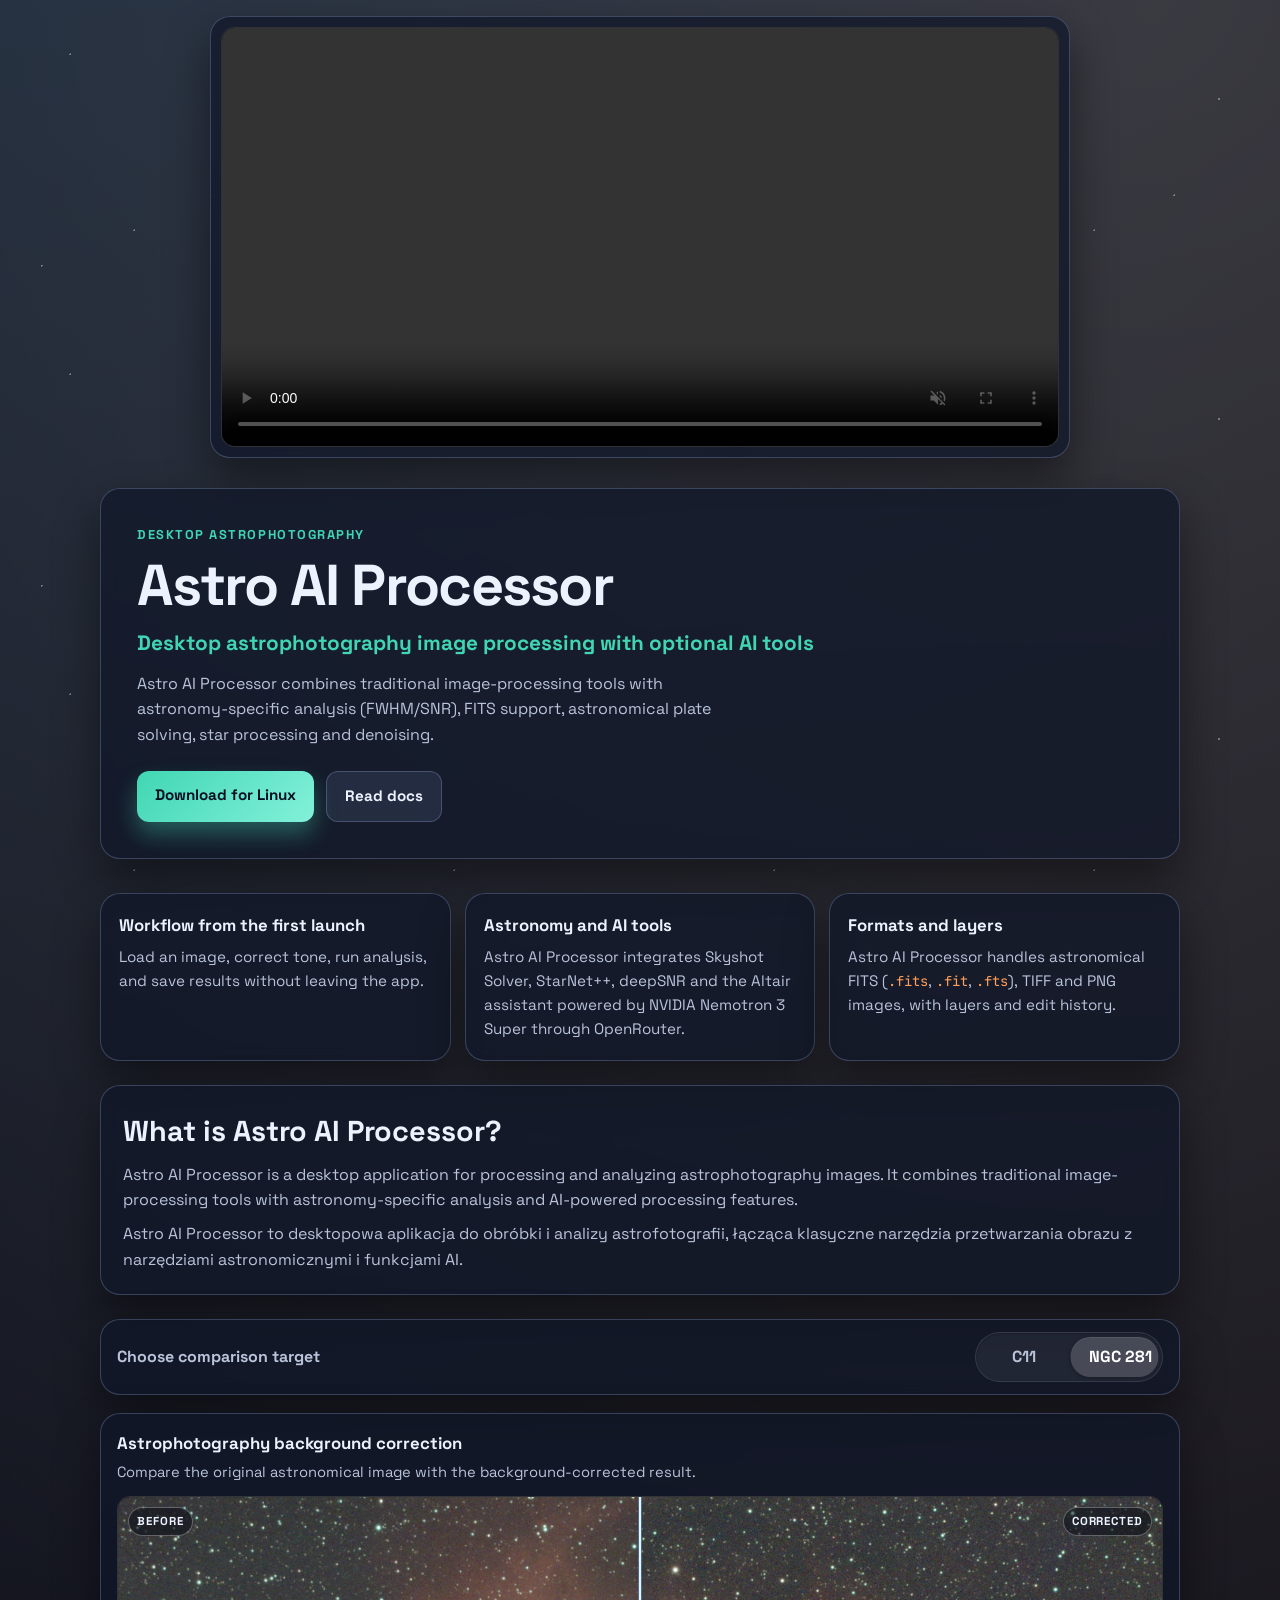
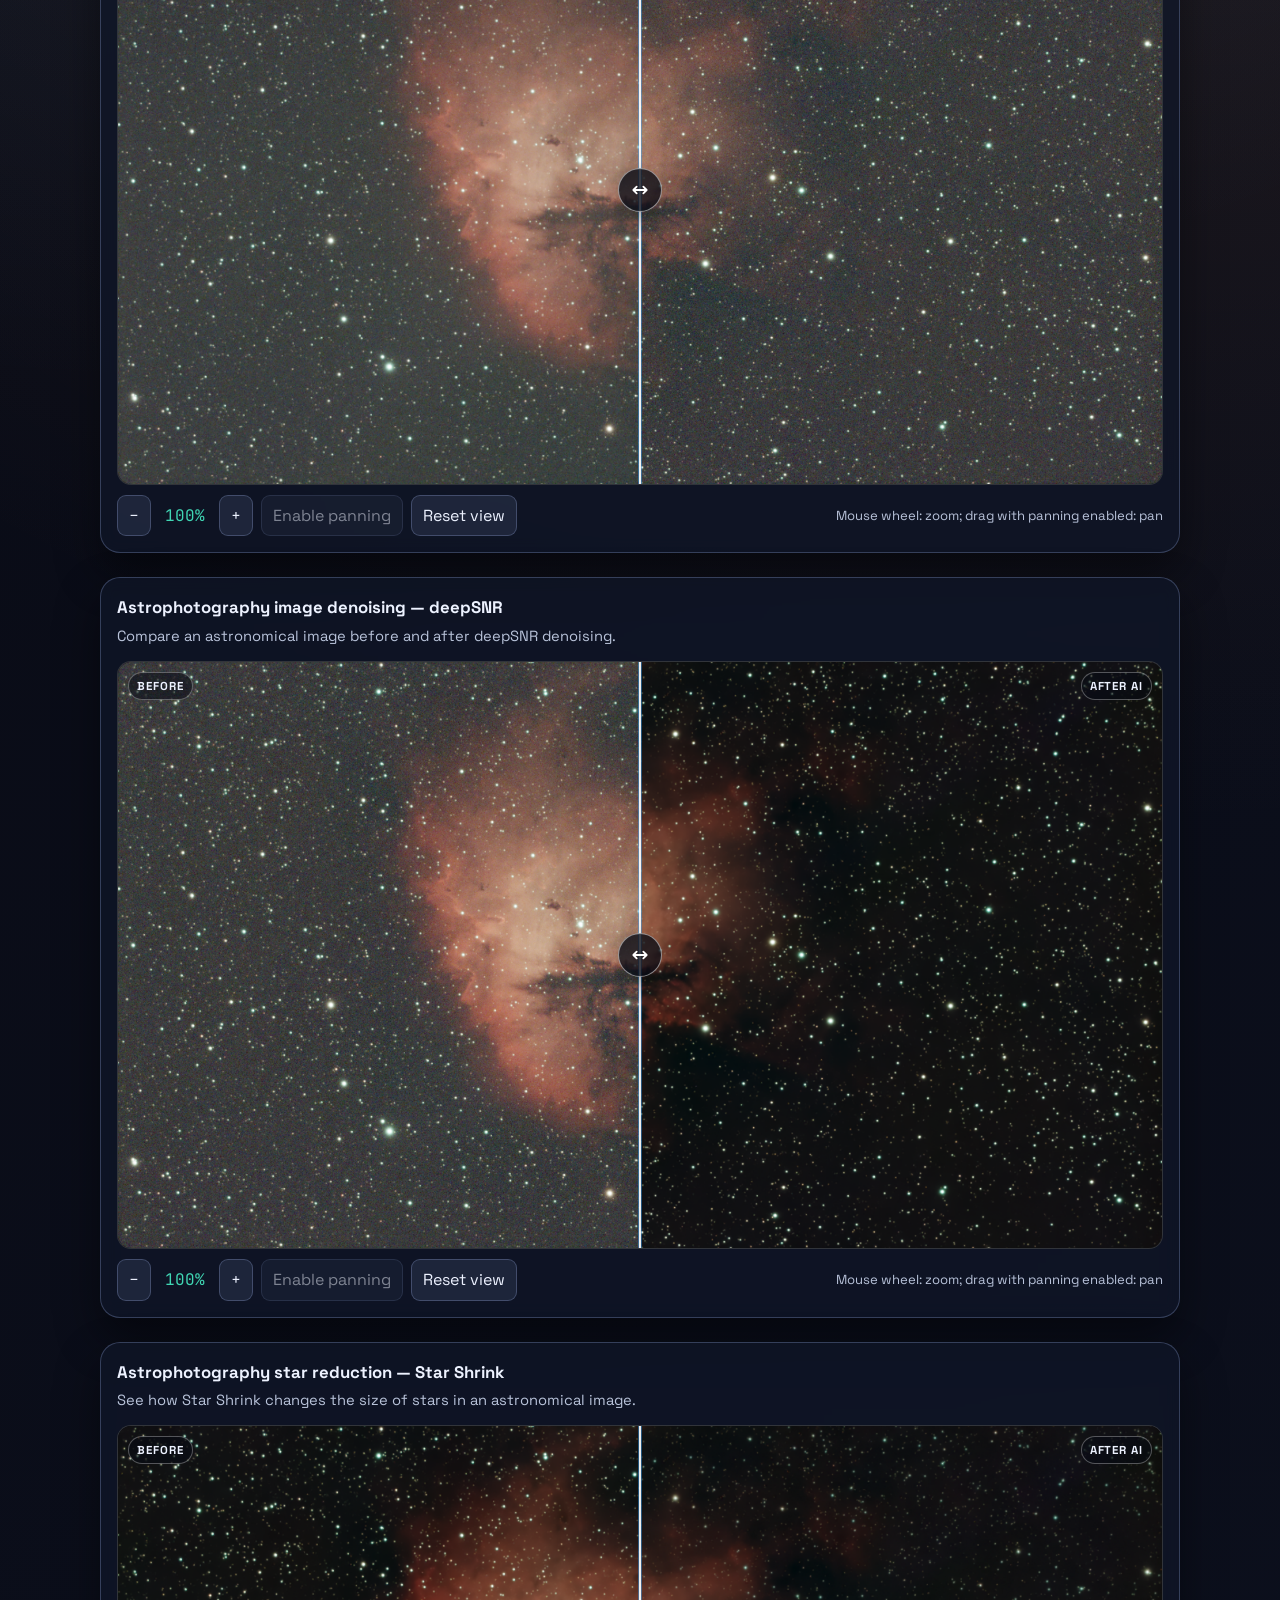
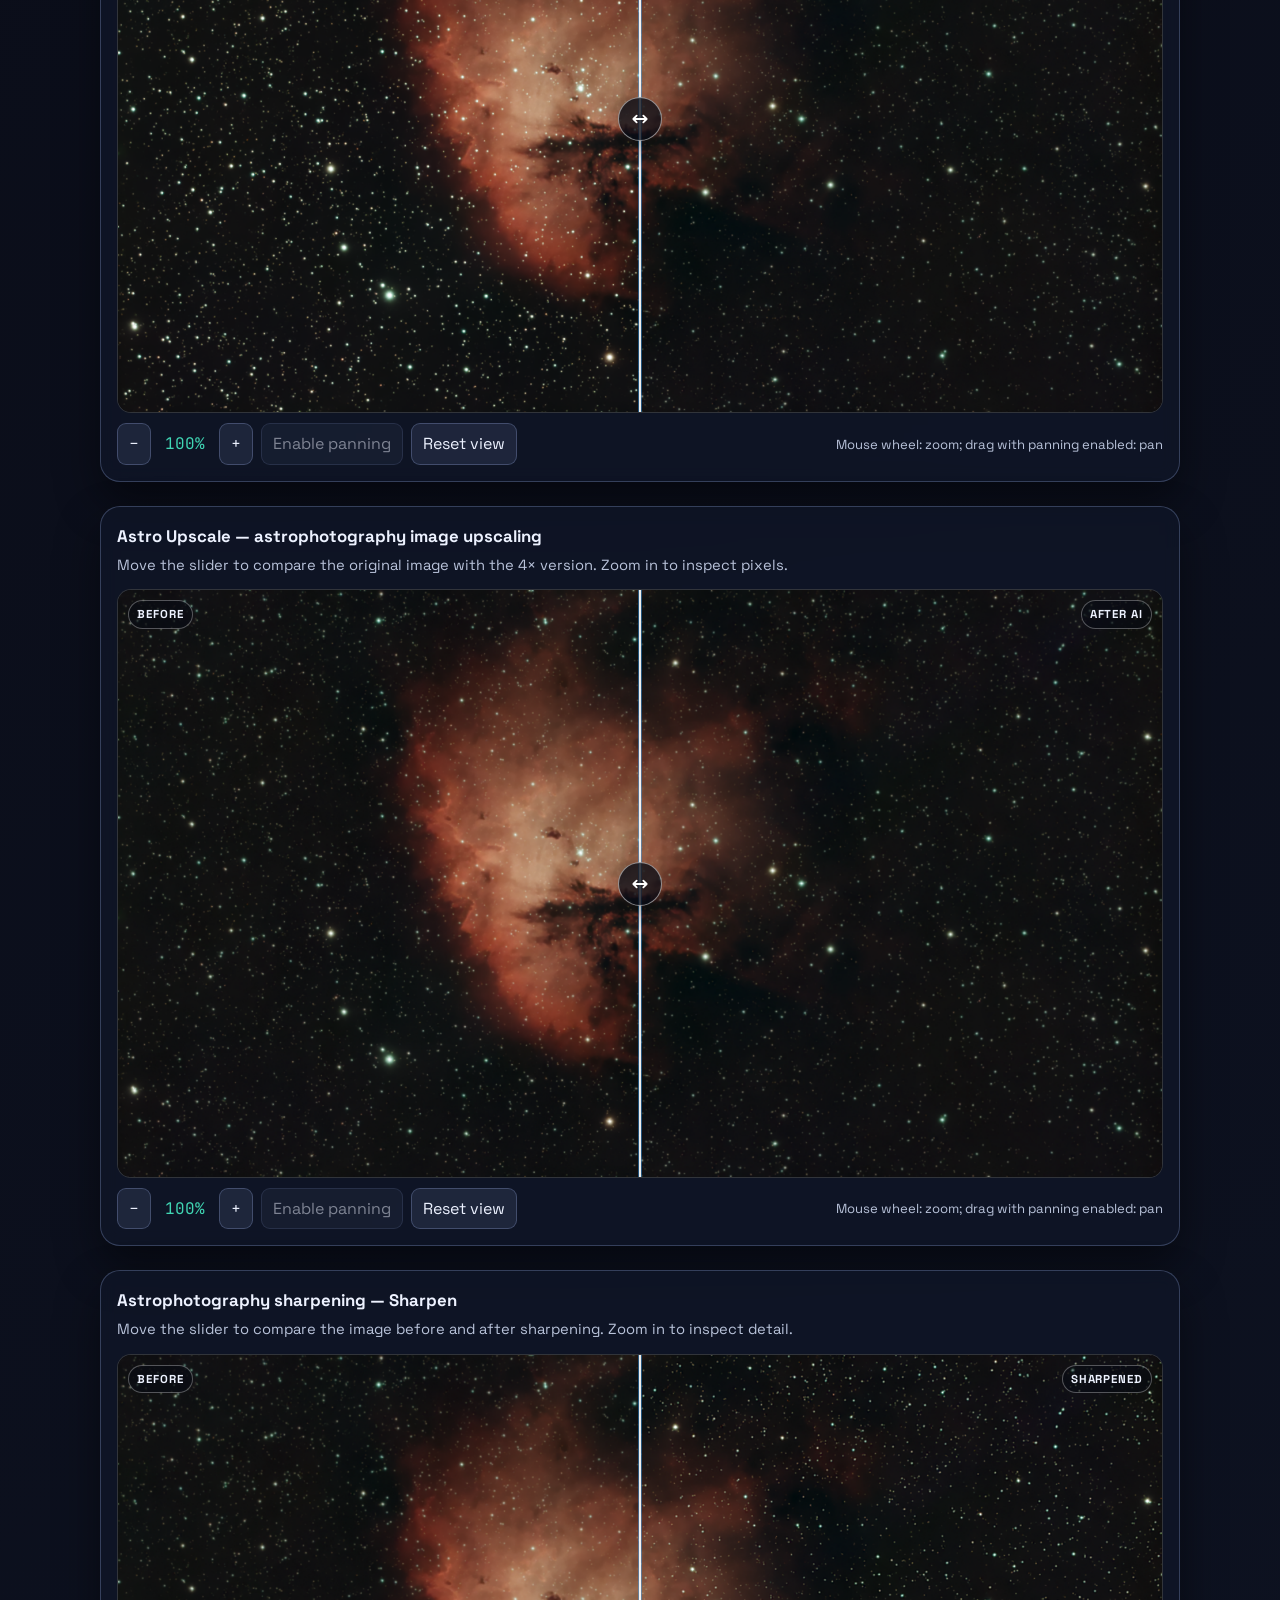
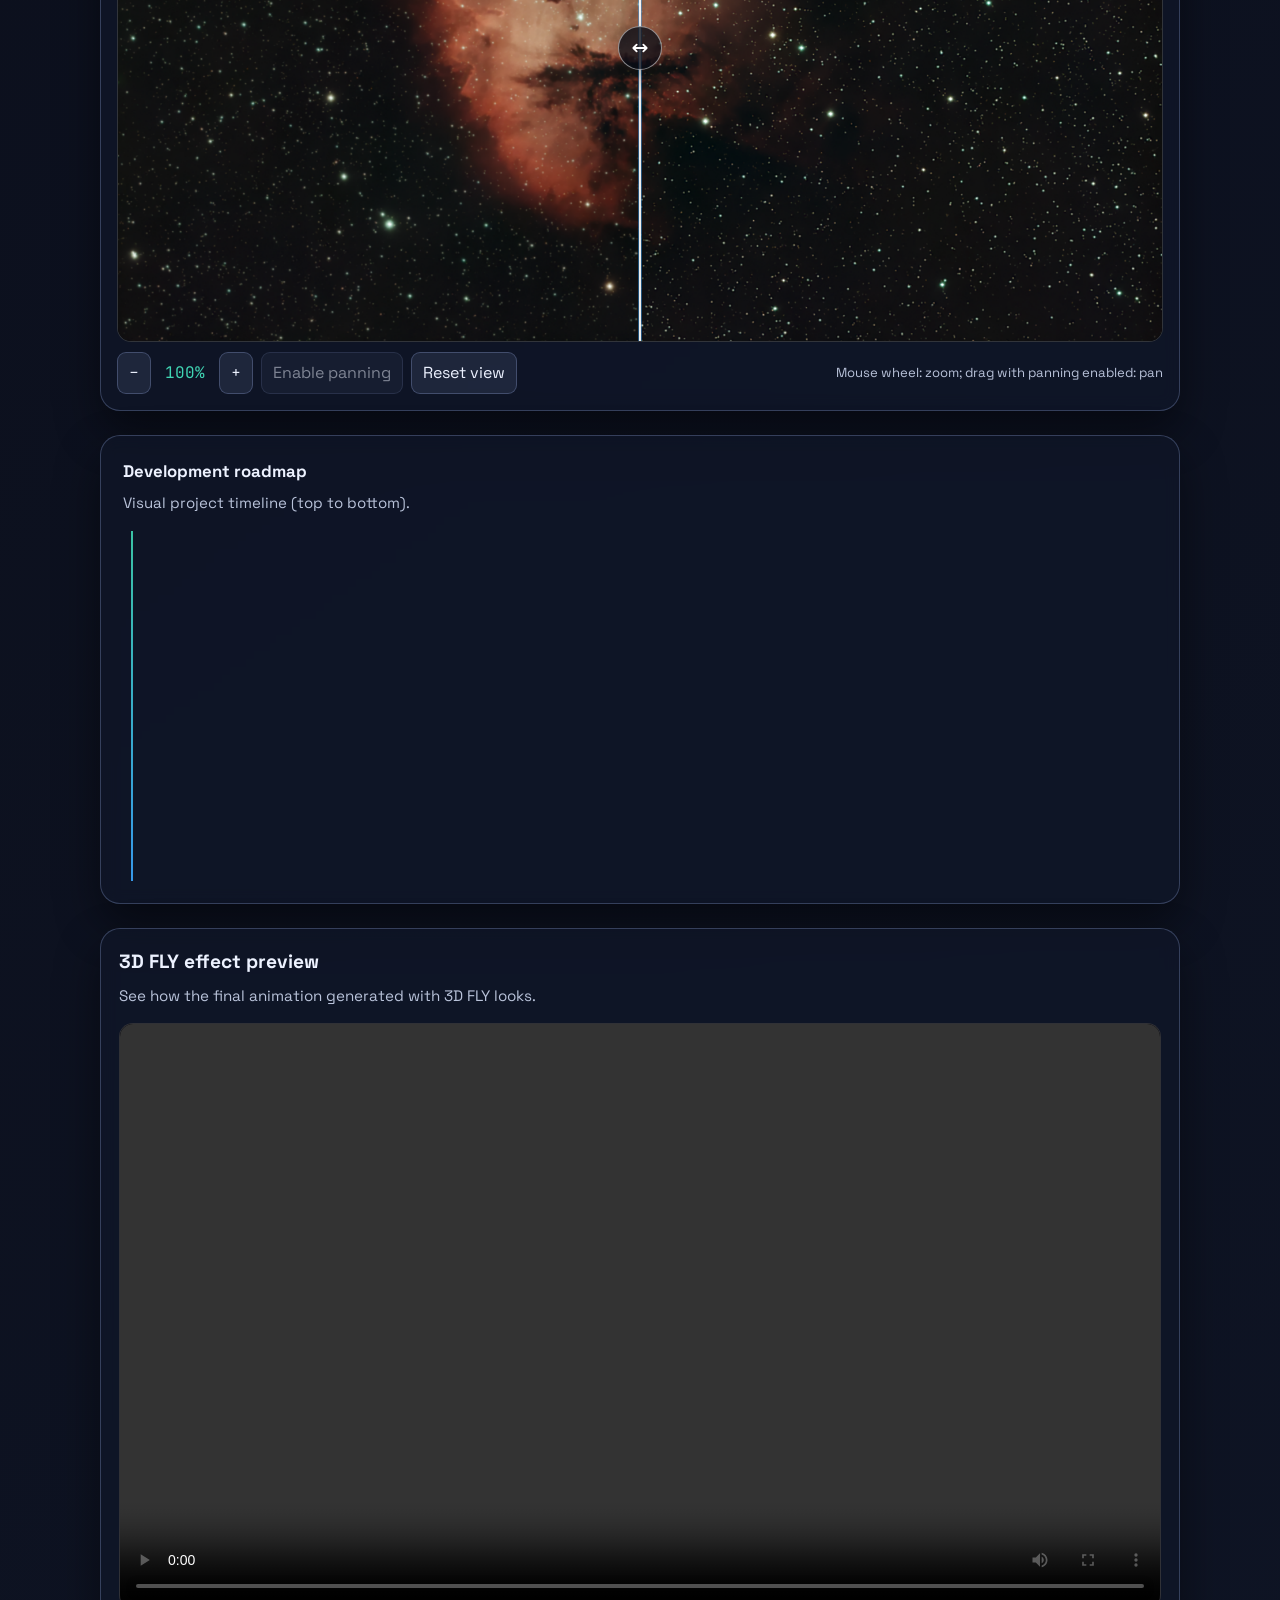
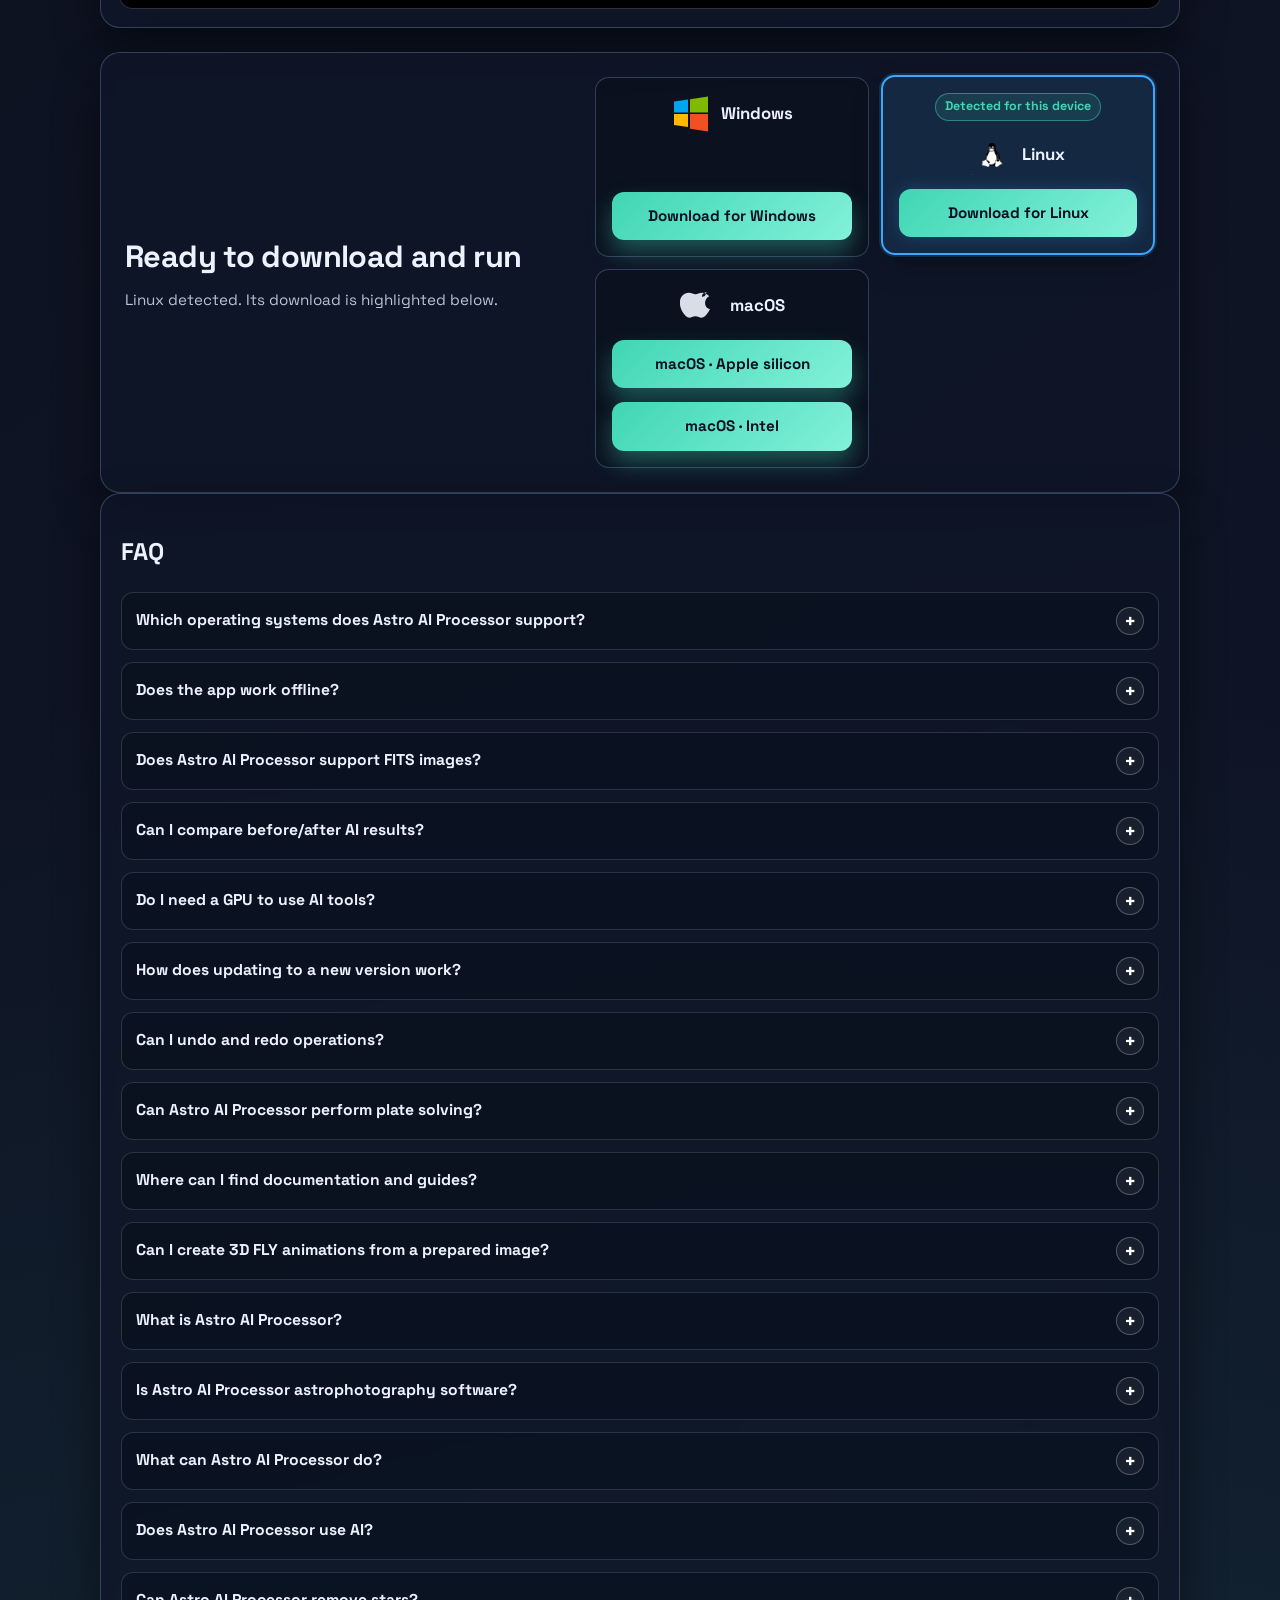
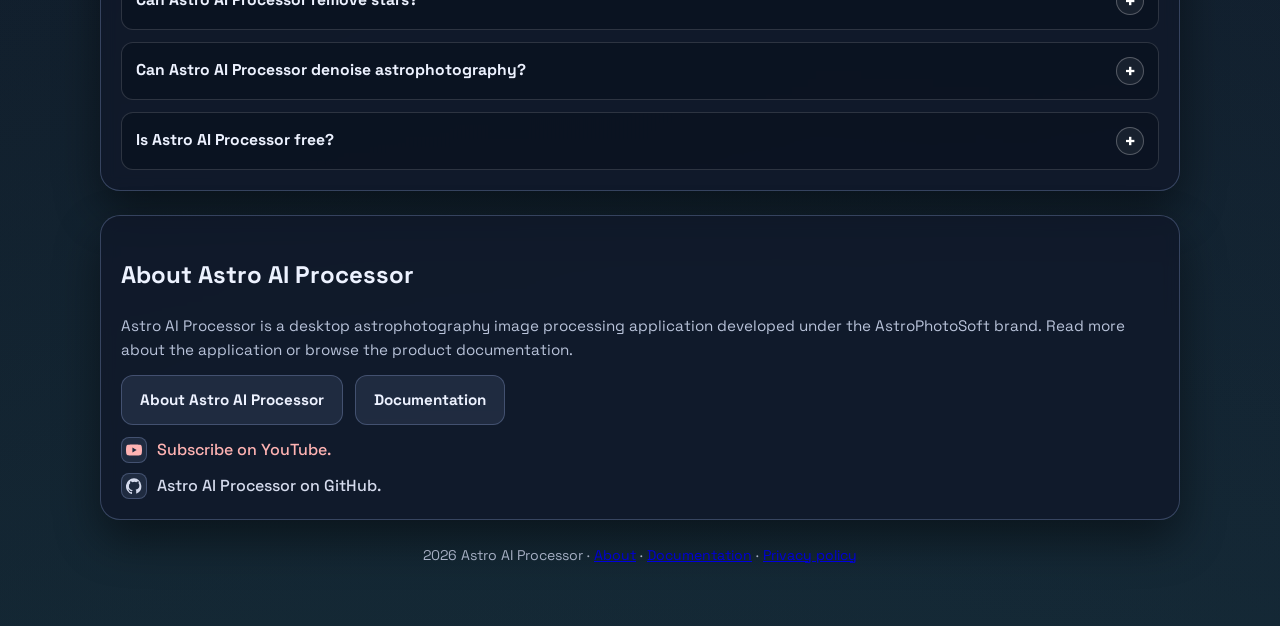
==== index.html @ 94d19819 "Fix Linux download and refresh release links" ====
<!doctype html>
<html lang="pl">
<head>
  <meta charset="utf-8">
  <meta name="viewport" content="width=device-width, initial-scale=1">
  <title>Astro AI Processor — Astrophotography Image Processing Software</title>
  <meta name="description" content="Astro AI Processor is a desktop application for astrophotography image processing, with FITS support, plate solving, star tools, denoising and image analysis.">
  <meta name="robots" content="index, follow, max-image-preview:large">
  <meta name="googlebot" content="index, follow, max-image-preview:large">
  <meta name="google-site-verification" content="ygPPZqfcB69PuKjp-xOUVq67_4tc5MvRuavbLdX8n0k">
  <link rel="canonical" href="https://proksima-centauri.github.io/Astro-Ai-Processor/">
  <link rel="manifest" href="site.webmanifest">
  <meta property="og:type" content="website">
  <meta property="og:title" content="Astro AI Processor — Astrophotography Image Processing Software">
  <meta property="og:site_name" content="Astro AI Processor">
  <meta property="og:description" content="Astro AI Processor is a desktop application for astrophotography image processing, with FITS support, plate solving, star tools, denoising and image analysis.">
  <meta property="og:url" content="https://proksima-centauri.github.io/Astro-Ai-Processor/">
  <meta name="twitter:card" content="summary">
  <meta name="twitter:title" content="Astro AI Processor — Astrophotography Image Processing Software">
  <meta name="twitter:description" content="Astro AI Processor is a desktop application for astrophotography image processing, with FITS support, plate solving, star tools, denoising and image analysis.">
  <link rel="icon" href="favicon-32.png" type="image/png" sizes="256x256">
  <link rel="shortcut icon" href="favicon-32.png" type="image/png">
  <script type="application/ld+json">
    {
      "@context": "https://schema.org",
      "@graph": [
        {
          "@type": "WebSite",
          "name": "Astro AI Processor",
          "url": "https://proksima-centauri.github.io/Astro-Ai-Processor/"
        },
        {
          "@type": "WebPage",
          "name": "Astro AI Processor — Astrophotography Image Processing Software",
          "url": "https://proksima-centauri.github.io/Astro-Ai-Processor/",
          "isPartOf": { "@type": "WebSite", "name": "Astro AI Processor", "url": "https://proksima-centauri.github.io/Astro-Ai-Processor/" },
          "about": { "@type": "SoftwareApplication", "name": "Astro AI Processor" }
        },
        {
          "@type": "SoftwareApplication",
          "name": "Astro AI Processor",
          "description": "Astro AI Processor is a desktop application for processing and analyzing astrophotography images. It combines traditional image-processing tools with astronomy-specific analysis and AI-powered processing features.",
          "applicationCategory": "PhotographyApplication",
          "operatingSystem": "Linux, Windows",
          "softwareVersion": "1.0.3",
          "author": { "@type": "Person", "name": "Józef Grabowski" },
          "url": "https://proksima-centauri.github.io/Astro-Ai-Processor/",
          "downloadUrl": [
            "https://drive.google.com/drive/u/0/folders/1oEki081bdyn-EJmghjcV88YkoKuIMVhO",
            "https://drive.google.com/file/d/1jkeIRXX0zQcV-pzkkf2NF7PR631Mtt-L/view?usp=sharing"
          ]
        },
        {
          "@type": "FAQPage",
          "mainEntity": [
            {
              "@type": "Question",
              "name": "What is Astro AI Processor?",
              "acceptedAnswer": { "@type": "Answer", "text": "Astro AI Processor is a desktop application for processing and analyzing astrophotography images, with traditional image tools, astronomy-specific analysis and optional AI-powered tools." }
            },
            {
              "@type": "Question",
              "name": "Is Astro AI Processor astrophotography software?",
              "acceptedAnswer": { "@type": "Answer", "text": "Yes. Astro AI Processor is desktop astrophotography image-processing software with astronomy-focused tools such as FITS support, star analysis and plate solving." }
            },
            {
              "@type": "Question",
              "name": "What can Astro AI Processor do?",
              "acceptedAnswer": { "@type": "Answer", "text": "It can edit and analyze astrophotography images, process FITS files, measure star and image metrics, run plate solving, and use optional star-removal and denoising tools." }
            },
            {
              "@type": "Question",
              "name": "Does Astro AI Processor support FITS images?",
              "acceptedAnswer": { "@type": "Answer", "text": "Yes. Astro AI Processor supports FITS files (.fits, .fit, .fts), as well as PNG, JPG and TIFF images." }
            },
            {
              "@type": "Question",
              "name": "Does Astro AI Processor use AI?",
              "acceptedAnswer": { "@type": "Answer", "text": "Yes. Optional AI tools include the deepSNR and StarNet++ integrations and Altair powered by NVIDIA Nemotron 3 Super through OpenRouter. Altair requires internet access and an OpenRouter API key." }
            },
            {
              "@type": "Question",
              "name": "Is Astro AI Processor free?",
              "acceptedAnswer": { "@type": "Answer", "text": "Astro AI Processor source code is licensed under GNU GPL v3, and this page links to a Linux build. Check the repository for current distribution and pricing details." }
            },
            {
              "@type": "Question",
              "name": "Which operating systems does Astro AI Processor support?",
              "acceptedAnswer": { "@type": "Answer", "text": "Astro AI Processor supports Linux and Windows. Separate downloads for both systems are available below." }
            }
          ]
        }
      ]
    }
  </script>
  <style>
    @import url('https://fonts.googleapis.com/css2?family=Space+Grotesk:wght@400;500;700&family=JetBrains+Mono:wght@400;600&display=swap');

    :root {
      --bg-night: #080912;
      --bg-deep: #101729;
      --panel: rgba(16, 23, 41, 0.72);
      --text: #edf2ff;
      --muted: #b9c3da;
      --line: rgba(173, 194, 255, 0.25);
      --accent-1: #40d6b4;
      --accent-2: #3ba7ff;
      --accent-3: #ff9f5a;
      --shadow: 0 20px 45px rgba(0, 0, 0, 0.45);
      --radius: 20px;
    }

    * {
      box-sizing: border-box;
    }

    body {
      margin: 0;
      font-family: "Space Grotesk", "Segoe UI", sans-serif;
      color: var(--text);
      background:
        radial-gradient(circle at 20% -10%, rgba(59, 167, 255, 0.25), transparent 30%),
        radial-gradient(circle at 90% 0%, rgba(255, 159, 90, 0.2), transparent 28%),
        radial-gradient(circle at 50% 120%, rgba(64, 214, 180, 0.2), transparent 32%),
        linear-gradient(145deg, var(--bg-night), var(--bg-deep));
      min-height: 100vh;
      line-height: 1.6;
      overflow-x: hidden;
    }

    .stars {
      position: fixed;
      inset: 0;
      pointer-events: none;
      opacity: 0.35;
      background-image:
        radial-gradient(circle at 22% 17%, #ffffff 0 1px, transparent 1px),
        radial-gradient(circle at 81% 31%, #ffffff 0 1px, transparent 1px),
        radial-gradient(circle at 42% 72%, #ffffff 0 1px, transparent 1px),
        radial-gradient(circle at 67% 61%, #ffffff 0 1px, transparent 1px),
        radial-gradient(circle at 13% 83%, #ffffff 0 1px, transparent 1px);
      background-size: 320px 320px;
      animation: drift 40s linear infinite;
    }

    .wrap {
      width: min(1080px, 92vw);
      margin: 0 auto;
      padding: 30px 0 60px;
      position: relative;
      z-index: 1;
    }

    .hero {
      display: grid;
      grid-template-columns: minmax(0, 1fr);
      gap: 30px;
      align-items: center;
      margin-bottom: 34px;
    }

    .intro {
      max-width: 860px;
      margin: -14px auto 30px;
      padding: 10px;
      animation: rise 0.7s ease both;
    }

    .intro video {
      width: 100%;
      display: block;
      border-radius: 14px;
      border: 1px solid rgba(255, 255, 255, 0.18);
      background: #03040a;
    }

    .scroll-hint {
      position: fixed;
      left: 50%;
      bottom: 20px;
      transform: translateX(-50%) translateY(12px);
      padding: 8px 14px;
      border-radius: 999px;
      border: 1px solid rgba(255, 255, 255, 0.3);
      background: rgba(6, 10, 20, 0.66);
      color: #f2f6ff;
      letter-spacing: 0.18em;
      font-size: 0.72rem;
      font-weight: 700;
      text-transform: uppercase;
      opacity: 0;
      pointer-events: none;
      transition: opacity 0.25s ease, transform 0.25s ease;
      backdrop-filter: blur(6px);
      z-index: 20;
    }

    .scroll-hint.is-visible {
      opacity: 1;
      transform: translateX(-50%) translateY(0);
      animation: hint-bob 1.6s ease-in-out infinite;
    }

    .card {
      background: var(--panel);
      border: 1px solid var(--line);
      border-radius: var(--radius);
      box-shadow: var(--shadow);
      backdrop-filter: blur(8px);
    }

    .hero-copy {
      padding: clamp(22px, 3vw, 36px);
      animation: rise 0.85s ease both;
    }

    .eyebrow {
      font-size: 0.8rem;
      letter-spacing: 0.12em;
      text-transform: uppercase;
      color: var(--accent-1);
      margin-bottom: 10px;
      font-weight: 700;
    }

    h1 {
      margin: 0 0 12px;
      line-height: 1.06;
      font-size: clamp(2rem, 4.6vw, 3.6rem);
      letter-spacing: -0.03em;
    }

    .lead {
      margin: 0 0 24px;
      color: var(--muted);
      max-width: 58ch;
    }

    .hero-tagline {
      margin: 0 0 14px;
      color: var(--accent-1);
      font-size: clamp(1.05rem, 2vw, 1.3rem);
      font-weight: 700;
      line-height: 1.35;
    }

    .definition {
      padding: 22px;
      margin-bottom: 24px;
    }

    .definition h2 {
      margin: 0 0 8px;
      font-size: clamp(1.25rem, 2.4vw, 1.8rem);
    }

    .definition p {
      margin: 8px 0 0;
      color: var(--muted);
    }

    .comparison-selector {
      display: flex;
      align-items: center;
      justify-content: space-between;
      gap: 14px;
      padding: 12px 16px;
      margin-bottom: 18px;
    }

    .comparison-selector-label {
      color: var(--muted);
      font-weight: 700;
    }

    .comparison-selector-buttons {
      position: relative;
      isolation: isolate;
      display: inline-flex;
      align-items: center;
      gap: 3px;
      padding: 4px;
      border: 1px solid rgba(255, 255, 255, 0.1);
      border-radius: 999px;
      background: rgba(255, 255, 255, 0.06);
      box-shadow: inset 0 1px 2px rgba(0, 0, 0, 0.22);
    }

    .comparison-selector-buttons::before {
      content: "";
      position: absolute;
      top: 4px;
      bottom: 4px;
      left: 4px;
      z-index: 0;
      width: calc((100% - 11px) / 2);
      border-radius: 999px;
      background: rgba(255, 255, 255, 0.17);
      box-shadow: 0 1px 4px rgba(0, 0, 0, 0.28), inset 0 1px rgba(255, 255, 255, 0.08);
      pointer-events: none;
      transform: translateX(0);
      transition: transform 0.28s cubic-bezier(0.2, 0.8, 0.2, 1);
    }

    .comparison-selector-buttons[data-selected="ngc281"]::before {
      transform: translateX(calc(100% + 3px));
    }

    .comparison-target-button {
      flex: 1 1 0;
      min-width: 76px;
      min-height: 36px;
      padding: 7px 18px;
      border: 0;
      border-radius: 999px;
      color: var(--muted);
      background: transparent;
      font: inherit;
      font-weight: 700;
      position: relative;
      z-index: 1;
      cursor: pointer;
      white-space: nowrap;
      transition: color 0.18s ease, background 0.18s ease;
    }

    .comparison-target-button:hover:not([aria-pressed="true"]) {
      color: var(--text);
      background: rgba(255, 255, 255, 0.08);
    }

    .comparison-target-button[aria-pressed="true"] {
      color: #ffffff;
      background: transparent;
    }

    .comparison-target-button:focus-visible {
      position: relative;
      z-index: 1;
      outline: 2px solid var(--accent-2);
      outline-offset: 2px;
    }

    .actions {
      display: flex;
      gap: 12px;
      flex-wrap: wrap;
    }

    .btn {
      border: 0;
      border-radius: 12px;
      padding: 12px 18px;
      text-decoration: none;
      color: #061022;
      background: linear-gradient(135deg, var(--accent-1), #83f1da);
      font-weight: 700;
      font-size: 0.95rem;
      transition: transform 0.2s ease, box-shadow 0.25s ease;
      box-shadow: 0 12px 22px rgba(64, 214, 180, 0.35);
    }

    .btn.secondary {
      color: var(--text);
      background: rgba(173, 194, 255, 0.1);
      border: 1px solid var(--line);
      box-shadow: none;
    }

    .btn:hover {
      transform: translateY(-2px);
    }

    .grid {
      display: grid;
      grid-template-columns: repeat(3, minmax(0, 1fr));
      gap: 14px;
      margin-bottom: 24px;
    }

    .compare-grid {
      display: grid;
      grid-template-columns: repeat(2, minmax(0, 1fr));
      gap: 14px;
      margin-bottom: 24px;
    }

    .compare-stage[hidden] {
      display: none;
    }

    .compare-stage {
      width: 100%;
      max-width: 1420px;
      margin: 0 auto 24px;
    }

    .compare {
      padding: 16px;
      animation: rise 1.05s ease both;
    }

    .compare h3 {
      margin: 0 0 4px;
      font-size: 1.05rem;
    }

    .compare p {
      margin: 0 0 12px;
      color: var(--muted);
      font-size: 0.92rem;
    }

    .compare-box {
      position: relative;
      aspect-ratio: 16 / 9;
      border-radius: 14px;
      overflow: hidden;
      border: 1px solid rgba(255, 255, 255, 0.18);
      background: #04070f;
      isolation: isolate;
    }

    .compare-layer {
      position: absolute;
      inset: 0;
      width: 100%;
      height: 100%;
      object-fit: cover;
    }

    .compare-after-wrap {
      position: absolute;
      inset: 0;
      width: 100%;
      overflow: hidden;
      clip-path: inset(0 0 0 50%);
    }

    .compare-divider {
      position: absolute;
      top: 0;
      bottom: 0;
      left: 50%;
      width: 2px;
      background: rgba(255, 255, 255, 0.92);
      box-shadow: 0 0 0 1px rgba(59, 167, 255, 0.45);
      transform: translateX(-1px);
      pointer-events: none;
      z-index: 4;
    }

    .compare-divider::before {
      content: "";
      position: absolute;
      top: 50%;
      left: 50%;
      transform: translate(-50%, -50%);
      width: 42px;
      height: 42px;
      border-radius: 50%;
      border: 1px solid rgba(255, 255, 255, 0.5);
      background: rgba(6, 10, 20, 0.78);
      box-shadow: 0 8px 24px rgba(0, 0, 0, 0.4);
    }

    .compare-divider::after {
      content: "";
      position: absolute;
      top: 50%;
      left: 50%;
      transform: translate(-50%, -50%);
      width: 20px;
      height: 20px;
      background-image: url("data:image/svg+xml,%3Csvg xmlns='http://www.w3.org/2000/svg' viewBox='0 0 24 24' fill='none' stroke='white' stroke-width='2.2' stroke-linecap='round' stroke-linejoin='round'%3E%3Cpath d='M8 8l-4 4 4 4'/%3E%3Cpath d='M16 8l4 4-4 4'/%3E%3Cpath d='M5 12h14'/%3E%3C/svg%3E");
      background-repeat: no-repeat;
      background-position: center;
      background-size: contain;
    }

    .compare-tag {
      position: absolute;
      top: 10px;
      font-size: 0.72rem;
      letter-spacing: 0.08em;
      text-transform: uppercase;
      font-weight: 700;
      padding: 4px 8px;
      border-radius: 999px;
      border: 1px solid rgba(255, 255, 255, 0.3);
      background: rgba(6, 10, 20, 0.52);
      z-index: 5;
    }

    .compare-tag.before {
      left: 10px;
    }

    .compare-tag.after {
      right: 10px;
    }

    .compare-controls {
      display: flex;
      flex-wrap: wrap;
      align-items: center;
      gap: 8px;
      margin-top: 10px;
    }

    .compare-controls button {
      min-height: 38px;
      padding: 7px 11px;
      border: 1px solid var(--line);
      border-radius: 9px;
      color: var(--text);
      background: rgba(173, 194, 255, 0.1);
      font: inherit;
      cursor: pointer;
    }

    .compare-controls button:hover,
    .compare-controls button:focus-visible,
    .compare-controls button[aria-pressed="true"] {
      background: rgba(59, 167, 255, 0.45);
      outline: 2px solid rgba(255, 255, 255, 0.85);
      outline-offset: 1px;
    }

    .compare-controls button:disabled {
      opacity: 0.5;
      cursor: not-allowed;
    }

    .compare-zoom-level {
      min-width: 52px;
      color: var(--accent-1);
      font-family: "JetBrains Mono", monospace;
      text-align: center;
    }

    .compare-control-help {
      margin-left: auto;
      color: var(--muted);
      font-size: 0.82rem;
    }

    .compare-box.is-zoomed .compare-layer {
      inset: auto;
      left: calc(50% + var(--zoom-pan-x, 0px));
      top: calc(50% + var(--zoom-pan-y, 0px));
      right: auto;
      bottom: auto;
      width: var(--zoom-size, 100%);
      height: var(--zoom-size, 100%);
      object-fit: contain;
      transform: translate(-50%, -50%);
    }

    .compare-box.is-zoomed [data-upscale-source] {
      image-rendering: pixelated;
    }

    .compare-box.is-pan-mode {
      cursor: grab;
      touch-action: none;
    }

    .compare-box.is-pan-mode .compare-slider {
      pointer-events: none;
    }

    .compare-box.is-dragging {
      cursor: grabbing;
    }

    .compare-slider {
      position: absolute;
      inset: 0;
      width: 100%;
      height: 100%;
      z-index: 6;
      -webkit-appearance: none;
      appearance: none;
      background: transparent;
      margin: 0;
      cursor: ew-resize;
      touch-action: none;
      accent-color: transparent;
    }

    .compare-slider:focus {
      outline: none;
    }

    .compare-slider::-webkit-slider-runnable-track {
      height: 100%;
      background: transparent;
      border: 0;
    }

    .compare-slider::-webkit-slider-thumb {
      -webkit-appearance: none;
      appearance: none;
      width: 48px;
      height: 100%;
      border-radius: 0;
      background: transparent;
      border: 0;
      margin-top: 0;
      opacity: 0;
      box-shadow: none;
    }

    .compare-slider::-moz-range-track {
      height: 100%;
      background: transparent;
      border: 0;
    }

    .compare-slider::-moz-range-thumb {
      width: 48px;
      height: 100%;
      border-radius: 0;
      background: transparent;
      border: 0;
      opacity: 0;
      box-shadow: none;
    }

    .compare-slider::-moz-range-progress {
      height: 100%;
      background: transparent;
    }

    .feature {
      padding: 18px;
      animation: rise 1s ease both;
    }

    .feature h3 {
      margin: 0 0 6px;
      font-size: 1.05rem;
    }

    .feature p {
      margin: 0;
      color: var(--muted);
      font-size: 0.95rem;
    }

    .roadmap {
      padding: 22px;
      margin-bottom: 24px;
      animation: rise 1.02s ease both;
    }

    .roadmap h3 {
      margin: 0 0 6px;
      font-size: 1.05rem;
    }

    .roadmap p {
      margin: 0 0 16px;
      color: var(--muted);
      font-size: 0.94rem;
    }

    .timeline {
      position: relative;
      display: grid;
      gap: 16px;
      padding-left: 26px;
    }

    .timeline::after {
      content: "";
      position: absolute;
      top: 0;
      bottom: 0;
      left: 7px;
      z-index: 0;
      width: 4px;
      border-radius: 999px;
      background: linear-gradient(180deg, var(--accent-1), var(--accent-2));
      box-shadow: 0 0 12px rgba(59, 167, 255, 0.55);
      opacity: 0.8;
      pointer-events: none;
      transform: scaleY(0);
      transform-origin: top;
    }

    .timeline::before {
      content: "";
      position: absolute;
      top: 0;
      bottom: 0;
      left: 8px;
      width: 2px;
      background: linear-gradient(180deg, var(--accent-1), var(--accent-2));
      opacity: 0.9;
    }

    .timeline-item {
      position: relative;
      z-index: 1;
      padding: 0 0 0 10px;
    }

    .roadmap.is-animated .timeline-item {
      opacity: 0;
      transform: translateY(14px);
    }

    .roadmap.is-animated.is-visible .timeline::after {
      animation: roadmap-line-draw 1.25s ease-out both;
    }

    .roadmap.is-animated.is-visible .timeline-item {
      animation: roadmap-item-enter 0.5s cubic-bezier(0.2, 0.75, 0.25, 1) both;
    }

    .roadmap.is-animated.is-visible .timeline-item:nth-child(1) {
      animation-delay: 0.12s;
    }

    .roadmap.is-animated.is-visible .timeline-item:nth-child(2) {
      animation-delay: 0.3s;
    }

    .roadmap.is-animated.is-visible .timeline-item:nth-child(3) {
      animation-delay: 0.48s;
    }

    .roadmap.is-animated.is-visible .timeline-item:nth-child(4) {
      animation-delay: 0.66s;
    }

    .timeline-item::before {
      content: "";
      position: absolute;
      left: -24px;
      top: 4px;
      width: 12px;
      height: 12px;
      border-radius: 50%;
      background: var(--accent-1);
      box-shadow: 0 0 0 3px rgba(64, 214, 180, 0.25);
    }

    .timeline-date {
      display: inline-block;
      font-size: 0.76rem;
      letter-spacing: 0.09em;
      text-transform: uppercase;
      color: var(--accent-1);
      font-weight: 700;
      margin-bottom: 4px;
    }

    .timeline-item h4 {
      margin: 0 0 4px;
      font-size: 1rem;
    }

    .timeline-item p {
      margin: 0;
      font-size: 0.92rem;
    }

    .download {
      padding: 24px;
      display: flex;
      justify-content: space-between;
      align-items: center;
      gap: 18px;
      animation: rise 1.05s ease both;
    }

    .fly-preview {
      width: 100%;
      max-width: 1420px;
      margin: 0 auto 24px;
      padding: 18px;
      animation: rise 1.05s ease both;
    }

    .fly-preview h3 {
      margin: 0 0 6px;
      font-size: 1.2rem;
    }

    .fly-preview p {
      margin: 0 0 14px;
      color: var(--muted);
      font-size: 0.95rem;
    }

    .fly-preview video {
      width: 100%;
      height: 100%;
      display: block;
      object-fit: cover;
      border: 0;
      background: #03040a;
    }

    .fly-video-box {
      position: relative;
      aspect-ratio: 16 / 9;
      overflow: hidden;
      border-radius: 14px;
      border: 1px solid rgba(255, 255, 255, 0.18);
      background: #03040a;
    }

    .fly-video-box video {
      width: 100%;
      display: block;
      height: 100%;
      object-fit: cover;
    }

    .download h2 {
      margin: 0;
      font-size: clamp(1.3rem, 2.4vw, 2rem);
      letter-spacing: -0.02em;
    }

    .download p {
      margin: 6px 0 0;
      color: var(--muted);
      font-size: 0.95rem;
    }

    .download-options {
      display: grid;
      grid-template-columns: repeat(2, minmax(180px, 1fr));
      gap: 12px;
      flex: 1;
      max-width: 560px;
    }

    .download-option {
      display: flex;
      flex-direction: column;
      align-items: center;
      justify-content: space-between;
      gap: 14px;
      min-width: 0;
      padding: 16px;
      border: 1px solid var(--line);
      border-radius: 14px;
      background: rgba(8, 12, 25, 0.42);
      text-align: center;
      transition: border-color 0.2s ease, background 0.2s ease, box-shadow 0.2s ease, transform 0.2s ease;
    }

    .download-option.is-detected {
      border: 2px solid var(--accent-2);
      background: rgba(59, 167, 255, 0.13);
      box-shadow: 0 0 0 2px rgba(59, 167, 255, 0.16), 0 12px 30px rgba(0, 0, 0, 0.24);
      transform: translateY(-2px);
    }

    .download-recommended {
      display: inline-flex;
      align-items: center;
      justify-content: center;
      min-height: 24px;
      padding: 3px 9px;
      border: 1px solid rgba(64, 214, 180, 0.48);
      border-radius: 999px;
      background: rgba(64, 214, 180, 0.12);
      color: var(--accent-1);
      font-size: 0.78rem;
      font-weight: 700;
    }

    .download-recommended[hidden] {
      display: none;
    }

    .download-option.is-detected .btn {
      box-shadow: 0 0 16px rgba(59, 167, 255, 0.22);
    }

    .download-platform {
      display: flex;
      align-items: center;
      gap: 10px;
      font-size: 1.05rem;
      font-weight: 700;
    }

    .download-platform svg,
    .download-platform img {
      display: block;
      width: 40px;
      height: 40px;
      flex: 0 0 auto;
      object-fit: contain;
    }

    .download-option .btn {
      display: flex;
      align-items: center;
      justify-content: center;
      width: 100%;
      text-align: center;
    }

    .download-option button.btn {
      font: inherit;
      font-weight: 700;
      cursor: pointer;
    }

    .download-option button.btn:disabled {
      opacity: 0.55;
      cursor: not-allowed;
      box-shadow: none;
      transform: none;
    }

    .update-api {
      padding: 20px;
      margin-bottom: 24px;
      animation: rise 1.05s ease both;
    }

    .faq {
      padding: 20px;
      margin-bottom: 24px;
      animation: rise 1.08s ease both;
    }

    .faq h3 {
      margin: 0 0 12px;
      font-size: 1.2rem;
    }

    .faq-list {
      margin: 0;
      padding: 0;
      list-style: none;
      display: grid;
      gap: 12px;
    }

    .faq-item {
      border: 1px solid rgba(255, 255, 255, 0.14);
      border-radius: 12px;
      background: rgba(7, 12, 24, 0.42);
      overflow: hidden;
    }

    .faq-item summary {
      list-style: none;
      cursor: pointer;
      display: flex;
      align-items: center;
      justify-content: space-between;
      gap: 14px;
      padding: 14px;
      font-weight: 700;
      font-size: 0.98rem;
    }

    .faq-item summary::-webkit-details-marker {
      display: none;
    }

    .faq-toggle {
      width: 28px;
      height: 28px;
      flex-shrink: 0;
      border-radius: 50%;
      display: grid;
      place-items: center;
      border: 1px solid rgba(255, 255, 255, 0.26);
      background: rgba(255, 255, 255, 0.06);
      color: #ffffff;
      font-size: 1.25rem;
      line-height: 1;
      transition: transform 0.2s ease, background 0.2s ease;
    }

    .faq-item[open] .faq-toggle {
      transform: rotate(45deg);
      background: rgba(64, 214, 180, 0.2);
      border-color: rgba(64, 214, 180, 0.55);
    }

    .faq-answer {
      padding: 0 14px 14px;
      border-top: 1px solid rgba(255, 255, 255, 0.1);
    }

    .faq-answer p {
      padding-top: 10px;
      margin: 0;
      color: var(--muted);
      font-size: 0.92rem;
    }

    .update-api h3 {
      margin: 0 0 6px;
      font-size: 1.2rem;
    }

    .update-api p {
      margin: 0 0 12px;
      color: var(--muted);
      font-size: 0.95rem;
    }

    .update-api .actions {
      margin-bottom: 12px;
    }

    .api-note {
      margin: 0;
      font-size: 0.9rem;
      color: var(--muted);
    }

    .social-links {
      display: grid;
      gap: 10px;
    }

    .social-link {
      display: inline-flex;
      align-items: center;
      gap: 10px;
      width: fit-content;
      color: var(--text);
      text-decoration: none;
      font-weight: 500;
    }

    .social-link:hover {
      color: #ffffff;
      text-decoration: underline;
    }

    .social-icon {
      width: 26px;
      height: 26px;
      display: inline-flex;
      align-items: center;
      justify-content: center;
      border-radius: 8px;
      border: 1px solid var(--line);
      background: rgba(173, 194, 255, 0.1);
      flex-shrink: 0;
    }

    .social-icon svg {
      width: 16px;
      height: 16px;
      fill: currentColor;
      display: block;
    }

    .social-link.youtube {
      color: #ffb3b3;
    }

    .social-link.github {
      color: #d5dbed;
    }

    code {
      font-family: "JetBrains Mono", monospace;
      color: var(--accent-3);
      font-size: 0.9em;
    }

    footer {
      margin-top: 24px;
      text-align: center;
      color: var(--muted);
      font-size: 0.88rem;
    }

    @keyframes rise {
      from {
        opacity: 0;
        transform: translateY(20px);
      }
      to {
        opacity: 1;
        transform: translateY(0);
      }
    }

    @keyframes drift {
      from {
        transform: translateY(0);
      }
      to {
        transform: translateY(-35px);
      }
    }

    @keyframes hint-bob {
      0%,
      100% {
        transform: translateX(-50%) translateY(0);
      }
      50% {
        transform: translateX(-50%) translateY(5px);
      }
    }

    @keyframes roadmap-line-draw {
      to { transform: scaleY(1); }
    }

    @keyframes roadmap-item-enter {
      to {
        opacity: 1;
        transform: translateY(0);
      }
    }

    @media (prefers-reduced-motion: reduce) {
      .comparison-selector-buttons::before {
        transition: none;
      }

      .roadmap {
        animation: none;
      }

      .roadmap.is-animated .timeline-item {
        opacity: 1;
        transform: none;
        animation: none;
      }

      .roadmap.is-animated .timeline::after {
        transform: scaleY(1);
        animation: none;
      }
    }

    @media (max-width: 920px) {
      .hero {
        grid-template-columns: 1fr;
      }

      .grid {
        grid-template-columns: repeat(2, minmax(0, 1fr));
      }

      .compare-grid {
        grid-template-columns: 1fr;
      }

      .compare-stage {
        width: 100%;
      }

      .fly-preview {
        width: 100%;
      }

      .download {
        flex-direction: column;
        align-items: flex-start;
      }

      .download-options {
        width: 100%;
        max-width: none;
      }
    }

    @media (max-width: 620px) {
      .wrap {
        padding-top: 18px;
        padding-bottom: 36px;
      }

      .intro {
        margin-top: 0;
        margin-bottom: 20px;
      }

      .hero {
        gap: 18px;
        margin-bottom: 24px;
      }

      .hero-copy {
        padding: 22px;
      }

      .grid {
        grid-template-columns: 1fr;
      }

      .definition,
      .roadmap,
      .download {
        padding: 18px;
      }

      .compare {
        padding: 12px;
      }

      .fly-preview {
        padding: 14px;
      }

      .compare-control-help {
        flex-basis: 100%;
        margin-left: 0;
      }

      .comparison-selector {
        align-items: stretch;
        flex-direction: column;
      }

      .comparison-selector-buttons > button {
        flex: 1;
      }

      .download-options {
        grid-template-columns: 1fr;
      }
    }
  </style>
</head>
<body>
  <div class="stars" aria-hidden="true"></div>
  <main class="wrap">
    <section class="intro card">
      <video autoplay muted playsinline controls preload="metadata">
        <source src="intro.mp4" type="video/mp4">
        Twoja przegladarka nie obsluguje odtwarzania wideo.
      </video>
    </section>

    <section class="hero">
      <div class="hero-copy card">
        <div class="eyebrow" id="txtEyebrow">Astrofotografia Desktop</div>
        <h1>Astro AI Processor</h1>
        <p class="hero-tagline" id="txtHeroTagline">Desktopowa obróbka astrofotografii z opcjonalnymi narzędziami AI</p>
        <p class="lead" id="txtHeroLead">
          Astro AI Processor łączy klasyczne narzędzia przetwarzania obrazu z analizą astronomiczną (FWHM/SNR),
          obsługą FITS, plate solvingiem, narzędziami do pracy z gwiazdami i odszumianiem.
        </p>
        <div class="actions">
          <a class="btn" id="btnDownloadHero" href="#download">Wybierz system i pobierz</a>
          <a class="btn secondary" id="btnDocs" href="README.md">Czytaj dokumentacje</a>
        </div>
      </div>

    </section>

    <section class="grid">
      <article class="feature card">
        <h3 id="txtFeature1Title">Workflow od razu po starcie</h3>
        <p id="txtFeature1Body">Wczytaj obraz, popraw tonalnosc, uruchom analize i zapisz wynik bez opuszczania aplikacji.</p>
      </article>
      <article class="feature card">
        <h3 id="txtFeature2Title">Narzedzia astro i AI</h3>
        <p id="txtFeature2Body">Integracja ze Skyshot Solver, StarNet++, deepSNR i asystentem Altair korzystającym z Nemotron 3 Super przez OpenRouter.</p>
      </article>
      <article class="feature card">
        <h3 id="txtFeature3Title">Formaty i warstwy</h3>
        <p id="txtFeature3Body">Obsluga <code>.fits</code>, <code>.tiff</code>, <code>.png</code>, undo/redo, warstwy i historia krokow.</p>
      </article>
    </section>

    <section class="definition card" aria-labelledby="what-is-title">
      <h2 id="what-is-title">What is Astro AI Processor?</h2>
      <p>Astro AI Processor is a desktop application for processing and analyzing astrophotography images. It combines traditional image-processing tools with astronomy-specific analysis and AI-powered processing features.</p>
      <p lang="pl">Astro AI Processor to desktopowa aplikacja do obróbki i analizy astrofotografii, łącząca klasyczne narzędzia przetwarzania obrazu z narzędziami astronomicznymi i funkcjami AI.</p>
    </section>

    <div class="comparison-selector card" data-comparison-selector role="group" aria-label="Wybierz obiekt do porównania">
      <span class="comparison-selector-label" id="txtComparisonSelectorLabel">Wybierz porównywany obiekt</span>
      <div class="comparison-selector-buttons" data-selected="ngc281">
        <button class="comparison-target-button" type="button" data-comparison-target="c11" aria-pressed="false">C11</button>
        <button class="comparison-target-button" type="button" data-comparison-target="ngc281" aria-pressed="true">NGC 281</button>
      </div>
    </div>

    <section class="compare-stage">
      <article class="compare card">
        <h3 id="txtCompare3Title">Porownanie - korekcja tla</h3>
        <p id="txtCompare3Body">Przesun suwak, aby porownac oryginalny obraz z obrazem po korekcji tla.</p>
        <div class="compare-box" data-compare>
          <img class="compare-layer" src="assets/website/background-exctaction/ngc281/ngc281.png" data-ngc281-src="assets/website/background-exctaction/ngc281/ngc281.png" data-ngc281-alt="Astro AI Processor astrophotography background correction before processing, NGC 281" data-c11-src="assets/website/background-exctaction/c11/c11.png" data-c11-alt="Astro AI Processor astrophotography background correction before processing, C11" alt="Astro AI Processor astrophotography background correction before processing, NGC 281">
          <div class="compare-after-wrap">
            <img class="compare-layer" src="assets/website/background-exctaction/ngc281/ngc281_gradientcorected.png" data-ngc281-src="assets/website/background-exctaction/ngc281/ngc281_gradientcorected.png" data-ngc281-alt="Astro AI Processor astrophotography background correction result, NGC 281" data-c11-src="assets/website/background-exctaction/c11/c11_coreccted.png" data-c11-alt="Astro AI Processor astrophotography background correction result, C11" alt="Astro AI Processor astrophotography background correction result, NGC 281">
          </div>
          <div class="compare-divider" aria-hidden="true"></div>
          <span class="compare-tag before" data-before-tag>Przed</span>
          <span class="compare-tag after" id="txtTagCorrected">Po korekcji</span>
          <input class="compare-slider" type="range" min="0" max="100" value="50" aria-label="Suwak porownania korekcji tla">
        </div>
      </article>
    </section>

    <section class="compare-stage">
      <article class="compare card">
        <h3 id="txtCompare1Title">Porownanie AI - deepSNR</h3>
        <p id="txtCompare1Body">Przesun suwak, aby porownac obraz przed i po odszumianiu AI.</p>
        <div class="compare-box" data-compare>
          <img class="compare-layer" src="assets/website/deep-snr/ngc281/ngc281.png" data-ngc281-src="assets/website/deep-snr/ngc281/ngc281.png" data-ngc281-alt="Astro AI Processor astrophotography denoising with deepSNR, before processing, NGC 281" data-c11-src="assets/website/deep-snr/c11/c11.png" data-c11-alt="Astro AI Processor astrophotography denoising with deepSNR, before processing, C11" alt="Astro AI Processor astrophotography denoising with deepSNR, before processing, NGC 281">
          <div class="compare-after-wrap">
            <img class="compare-layer" src="assets/website/deep-snr/ngc281/ngc281_denoised.png" data-ngc281-src="assets/website/deep-snr/ngc281/ngc281_denoised.png" data-ngc281-alt="Astro AI Processor astrophotography denoising with deepSNR, processed NGC 281" data-c11-src="assets/website/deep-snr/c11/c11_denoised.png" data-c11-alt="Astro AI Processor astrophotography denoising with deepSNR, processed C11" alt="Astro AI Processor astrophotography denoising with deepSNR, processed NGC 281">
          </div>
          <div class="compare-divider" aria-hidden="true"></div>
          <span class="compare-tag before" data-before-tag>Przed</span>
          <span class="compare-tag after" data-after-tag>Po AI</span>
          <input class="compare-slider" type="range" min="0" max="100" value="50" aria-label="Suwak porownania deepSNR">
        </div>
      </article>
    </section>

    <section class="compare-stage">
      <article class="compare card">
        <h3 id="txtCompare2Title">Porownanie AI - Star Shrink</h3>
        <p id="txtCompare2Body">Sprawdz, jak funkcja Star Shrink zmniejsza gwiazdy i poprawia czytelnosc obiektu.</p>
        <div class="compare-box" data-compare>
          <img class="compare-layer" src="assets/website/star-shrink/ngc281/ngc281.png" data-ngc281-src="assets/website/star-shrink/ngc281/ngc281.png" data-ngc281-alt="Astro AI Processor astrophotography star reduction before Star Shrink, NGC 281" data-c11-src="assets/website/star-shrink/c11/c11.png" data-c11-alt="Astro AI Processor astrophotography star reduction before Star Shrink, C11" alt="Astro AI Processor astrophotography star reduction before Star Shrink, NGC 281">
          <div class="compare-after-wrap">
            <img class="compare-layer" src="assets/website/star-shrink/ngc281/ngc_281_shrinked.png" data-ngc281-src="assets/website/star-shrink/ngc281/ngc_281_shrinked.png" data-ngc281-alt="Astro AI Processor astrophotography star reduction result with Star Shrink, NGC 281" data-c11-src="assets/website/star-shrink/c11/c11_shrinked.png" data-c11-alt="Astro AI Processor astrophotography star reduction result with Star Shrink, C11" alt="Astro AI Processor astrophotography star reduction result with Star Shrink, NGC 281">
          </div>
          <div class="compare-divider" aria-hidden="true"></div>
          <span class="compare-tag before" data-before-tag>Przed</span>
          <span class="compare-tag after" data-after-tag>Po AI</span>
          <input class="compare-slider" type="range" min="0" max="100" value="50" aria-label="Suwak porownania Star Shrink">
        </div>
      </article>
    </section>

    <section class="compare-stage">
      <article class="compare card">
        <h3 id="txtCompare4Title">Astro Upscale</h3>
        <p id="txtCompare4Body">Przesun suwak, aby porownac oryginalny obraz z wersja 4×. Uzyj zoomu, aby zobaczyc piksele.</p>
        <div class="compare-box" data-compare>
          <img class="compare-layer" data-upscale-source src="assets/website/astro-upscale/ngc281/ngc_281.png" data-ngc281-src="assets/website/astro-upscale/ngc281/ngc_281.png" data-ngc281-alt="Astro AI Processor astrophotography image before Astro Upscale, NGC 281" data-c11-src="assets/website/astro-upscale/c11/c11.png" data-c11-alt="Astro AI Processor astrophotography image before Astro Upscale, C11" alt="Astro AI Processor astrophotography image before Astro Upscale, NGC 281">
          <div class="compare-after-wrap">
            <img class="compare-layer" src="assets/website/astro-upscale/ngc281/ngc_281_upscaled.png" data-ngc281-src="assets/website/astro-upscale/ngc281/ngc_281_upscaled.png" data-ngc281-alt="Astro AI Processor astrophotography image after 4× Astro Upscale, NGC 281" data-c11-src="assets/website/astro-upscale/c11/c11_upscaled.png" data-c11-alt="Astro AI Processor astrophotography image after 4× Astro Upscale, C11" alt="Astro AI Processor astrophotography image after 4× Astro Upscale, NGC 281">
          </div>
          <div class="compare-divider" aria-hidden="true"></div>
          <span class="compare-tag before" data-before-tag>Przed</span>
          <span class="compare-tag after" data-after-tag>Po AI</span>
          <input class="compare-slider" type="range" min="0" max="100" value="50" aria-label="Suwak porownania Astro Upscale">
        </div>
      </article>
    </section>

    <section class="compare-stage" data-only-target="ngc281">
      <article class="compare card">
        <h3 id="txtCompare5Title">Wyostrzanie obrazu astronomicznego — Sharpen</h3>
        <p id="txtCompare5Body">Przesuń suwak, aby porównać obraz przed i po wyostrzeniu. Użyj zoomu, aby zobaczyć detale.</p>
        <div class="compare-box" data-compare>
          <img class="compare-layer" src="assets/website/sharpen/ngc281/ngc281/ngc_281.png" data-ngc281-src="assets/website/sharpen/ngc281/ngc281/ngc_281.png" data-ngc281-alt="Astro AI Processor astrophotography image before Sharpen, NGC 281" alt="Astro AI Processor astrophotography image before Sharpen, NGC 281">
          <div class="compare-after-wrap">
            <img class="compare-layer" src="assets/website/sharpen/ngc281/ngc281/ngc_281_sharpened.png" data-ngc281-src="assets/website/sharpen/ngc281/ngc281/ngc_281_sharpened.png" data-ngc281-alt="Astro AI Processor astrophotography image after Sharpen, NGC 281" alt="Astro AI Processor astrophotography image after Sharpen, NGC 281">
          </div>
          <div class="compare-divider" aria-hidden="true"></div>
          <span class="compare-tag before" data-before-tag>Przed</span>
          <span class="compare-tag after" id="txtTagSharpened">Po wyostrzeniu</span>
          <input class="compare-slider" type="range" min="0" max="100" value="50" aria-label="Suwak porownania Sharpen">
        </div>
      </article>
    </section>

    <section class="compare-stage">
      <article class="roadmap card">
        <h3 id="txtRoadmapTitle">Roadmapa rozwoju</h3>
        <p id="txtRoadmapBody">Graficzna os czasu projektu (z gory na dol).</p>
        <div class="timeline" aria-label="Roadmapa Astro AI Processor">
          <article class="timeline-item">
            <span class="timeline-date">16.07.2026</span>
            <h4 id="txtRoadmapItem0Title">Prezentacja Astro AI Processor na zlocie astronomicznym XXX OZMA</h4>
          </article>
          <article class="timeline-item">
            <span class="timeline-date">2026-08-18</span>
            <h4 id="txtRoadmapItem1Title">Nowa strona produktu</h4>
            <p id="txtRoadmapItem1Body">Uruchomienie strony z filmem intro, porownaniem AI i przyciskami pobierania.</p>
          </article>
          <article class="timeline-item">
            <span class="timeline-date">11.10.2026</span>
            <h4 id="txtRoadmapItem2Title">Dodano wersję na Windows</h4>
            <p id="txtRoadmapItem2Body">Udostępniono wersję Astro AI Processor dla systemu Windows.</p>
          </article>
          <article class="timeline-item">
            <span class="timeline-date" id="txtRoadmapSoon">Wkrotce</span>
            <h4 id="txtRoadmapItem3Title">Wersja online</h4>
            <p id="txtRoadmapItem3Body">Dostępna będzie wersja online programu.</p>
          </article>
        </div>
      </article>
    </section>

    <section class="fly-preview card">
      <h3 id="txtFlyTitle">Podglad efektu 3D FLY</h3>
      <p id="txtFlyBody">Zobacz, jak wyglada finalna animacja wygenerowana narzedziem 3D FLY.</p>
      <div class="fly-video-box">
        <video controls preload="metadata" playsinline>
          <source src="assets/3d_fly.mp4" type="video/mp4">
          Twoja przegladarka nie obsluguje odtwarzania wideo.
        </video>
      </div>
    </section>

    <section class="download card" id="download">
      <div>
        <h2 id="txtDownloadTitle">Gotowe do pobrania i uruchomienia</h2>
        <p id="txtDownloadBody">Wybierz system operacyjny, aby pobrać Astro AI Processor dla Windows, Linux lub macOS.</p>
      </div>
      <div class="download-options" id="downloadOptions" role="group" aria-label="Pobieranie dla Windows, Linux i macOS">
        <article class="download-option" id="downloadOptionWindows">
          <span class="download-recommended" id="downloadBadgeWindows" role="status" hidden></span>
          <div class="download-platform">
            <svg viewBox="0 0 40 40" role="img" aria-label="Windows">
              <path fill="#00a4ef" d="M3 7.5 17 5.5v13H3z"/>
              <path fill="#7fba00" d="M19 5.2 37 2.5v16H19z"/>
              <path fill="#ffb900" d="M3 20h14v13L3 31z"/>
              <path fill="#f25022" d="M19 20h18v17.5L19 34.8z"/>
            </svg>
            <span id="txtDownloadWindows">Windows</span>
          </div>
          <a class="btn" id="btnDownloadWindows" href="https://github.com/Proksima-Centauri/Astro-Ai-Processor/releases/latest/download/Astro-AI-Processor-windows.zip">Pobierz dla Windows</a>
        </article>
        <article class="download-option" id="downloadOptionLinux">
          <span class="download-recommended" id="downloadBadgeLinux" role="status" hidden></span>
          <div class="download-platform">
            <img src="assets/website/download/linux.png" alt="" aria-hidden="true">
            <span id="txtDownloadLinux">Linux</span>
          </div>
          <a class="btn" id="btnDownloadLinux" href="https://github.com/Proksima-Centauri/Astro-Ai-Processor/releases/download/Linux/Astro.AI.Processor-linux-x86_64.zip">Pobierz dla Linux</a>
        </article>
        <article class="download-option" id="downloadOptionMac">
          <div class="download-platform">
            <svg viewBox="0 0 40 40" role="img" aria-label="Apple">
              <path fill="#d9dde8" d="M25.8 10.4c1.6-1.9 1.4-4.1 1.4-4.1s-2.4.1-4 2c-1.5 1.7-1.3 3.7-1.3 3.7s2.2.2 3.9-1.6ZM31.6 26.7c-1 2.2-1.5 3.2-2.8 5.1-1.8 2.6-4.4 5.8-7.6 5.8-2.8 0-3.5-1.8-7.3-1.8s-4.6 1.8-7.3 1.8c-3.1 0-5.5-2.9-7.3-5.5-5-7.2-5.5-15.7-2.4-20.2 2.2-3.2 5.7-5 9-5 3.4 0 5.5 1.8 8.2 1.8 2.6 0 4.2-1.8 8.2-1.8 3 0 6.2 1.6 8.4 4.3-7.4 4.1-6.2 14.7.9 15.5Z" transform="translate(4 1) scale(.82)"/>
            </svg>
            <span id="txtDownloadMac">macOS</span>
          </div>
          <a class="btn" id="btnDownloadMacApple" href="https://github.com/Proksima-Centauri/Astro-Ai-Processor/releases/latest/download/Astro-AI-Processor-macos-arm64.zip">macOS · Apple silicon</a>
          <a class="btn" id="btnDownloadMacIntel" href="https://github.com/Proksima-Centauri/Astro-Ai-Processor/releases/latest/download/Astro-AI-Processor-macos-intel.zip">macOS · Intel</a>
        </article>
      </div>
    </section>

    <section class="faq card" id="faq">
      <h2 id="txtFaqTitle">FAQ</h2>
      <ul class="faq-list" aria-label="Najczesciej zadawane pytania">
        <li>
          <details class="faq-item">
            <summary>
              <span id="txtFaqQ1">Which operating systems does Astro AI Processor support?</span>
              <span class="faq-toggle" aria-hidden="true">+</span>
            </summary>
            <div class="faq-answer">
              <p id="txtFaqA1">Astro AI Processor supports Linux and Windows. The download link on this page currently provides a Linux build.</p>
            </div>
          </details>
        </li>
        <li>
          <details class="faq-item">
            <summary>
              <span id="txtFaqQ2">Czy aplikacja dziala offline?</span>
              <span class="faq-toggle" aria-hidden="true">+</span>
            </summary>
            <div class="faq-answer">
               <p id="txtFaqA2">Większość narzędzi, w tym Skyshot plate solving, działa lokalnie. Altair przez OpenRouter i sprawdzanie aktualizacji wymagają internetu.</p>
            </div>
          </details>
        </li>
        <li>
          <details class="faq-item">
            <summary>
              <span id="txtFaqQ3">Does Astro AI Processor support FITS images?</span>
              <span class="faq-toggle" aria-hidden="true">+</span>
            </summary>
            <div class="faq-answer">
              <p id="txtFaqA3">Yes. Astro AI Processor supports FITS files (.fits, .fit, .fts), as well as PNG, JPG and TIFF images.</p>
            </div>
          </details>
        </li>
        <li>
          <details class="faq-item">
            <summary>
              <span id="txtFaqQ4">Czy moge porownac efekt przed i po AI?</span>
              <span class="faq-toggle" aria-hidden="true">+</span>
            </summary>
            <div class="faq-answer">
              <p id="txtFaqA4">Tak. Na stronie i w aplikacji dostepne sa porownania Before/After, dzieki ktorym latwo oceniasz efekt odszumiania i innych narzedzi AI.</p>
            </div>
          </details>
        </li>
        <li>
          <details class="faq-item">
            <summary>
              <span id="txtFaqQ5">Czy potrzebuje GPU, zeby korzystac z AI?</span>
              <span class="faq-toggle" aria-hidden="true">+</span>
            </summary>
            <div class="faq-answer">
              <p id="txtFaqA5">Nie jest to wymagane, ale karta graficzna mocno przyspiesza niektore operacje. Na samym CPU aplikacja tez dziala, tylko wolniej.</p>
            </div>
          </details>
        </li>
        <li>
          <details class="faq-item">
            <summary>
              <span id="txtFaqQ6">Jak wyglada aktualizacja do nowej wersji?</span>
              <span class="faq-toggle" aria-hidden="true">+</span>
            </summary>
            <div class="faq-answer">
              <p id="txtFaqA6">Sprawdzanie wersji odbywa sie przez update API. Po wykryciu nowego wydania pobierasz paczke i podmieniasz folder aplikacji.</p>
            </div>
          </details>
        </li>
        <li>
          <details class="faq-item">
            <summary>
              <span id="txtFaqQ7">Czy moge cofac i ponawiac operacje?</span>
              <span class="faq-toggle" aria-hidden="true">+</span>
            </summary>
            <div class="faq-answer">
              <p id="txtFaqA7">Tak, aplikacja wspiera historie edycji z undo/redo, co pozwala bezpiecznie testowac rozne ustawienia obrobki.</p>
            </div>
          </details>
        </li>
        <li>
          <details class="faq-item">
            <summary>
              <span id="txtFaqQ8">Czy aplikacja obsluguje plate solving?</span>
              <span class="faq-toggle" aria-hidden="true">+</span>
            </summary>
            <div class="faq-answer">
               <p id="txtFaqA8">Astro AI Processor korzysta z lokalnego Skyshot Solver i osobnego indeksu katalogowego.</p>
            </div>
          </details>
        </li>
        <li>
          <details class="faq-item">
            <summary>
              <span id="txtFaqQ9">Gdzie znajde dokumentacje i instrukcje?</span>
              <span class="faq-toggle" aria-hidden="true">+</span>
            </summary>
            <div class="faq-answer">
              <p id="txtFaqA9">Dokumentacje znajdziesz w plikach README oraz pod przyciskiem "Czytaj dokumentacje" na stronie startowej.</p>
            </div>
          </details>
        </li>
        <li>
          <details class="faq-item">
            <summary>
              <span id="txtFaqQ10">Czy moge tworzyc animacje 3D FLY z gotowego obrazu?</span>
              <span class="faq-toggle" aria-hidden="true">+</span>
            </summary>
            <div class="faq-answer">
              <p id="txtFaqA10">Tak. Funkcja 3D FLY pozwala wygenerowac finalna animacje na podstawie przygotowanego obrazu i zapisac wynik do pliku wideo.</p>
            </div>
          </details>
        </li>
        <li>
          <details class="faq-item">
            <summary><span id="txtFaqQ11">What is Astro AI Processor?</span><span class="faq-toggle" aria-hidden="true">+</span></summary>
            <div class="faq-answer"><p id="txtFaqA11">Astro AI Processor is a desktop application for processing and analyzing astrophotography images, with traditional image tools, astronomy-specific analysis and optional AI-powered tools.</p></div>
          </details>
        </li>
        <li>
          <details class="faq-item">
            <summary><span id="txtFaqQ12">Is Astro AI Processor astrophotography software?</span><span class="faq-toggle" aria-hidden="true">+</span></summary>
            <div class="faq-answer"><p id="txtFaqA12">Yes. Astro AI Processor is desktop astrophotography image-processing software with astronomy-focused tools such as FITS support, star analysis and plate solving.</p></div>
          </details>
        </li>
        <li>
          <details class="faq-item">
            <summary><span id="txtFaqQ13">What can Astro AI Processor do?</span><span class="faq-toggle" aria-hidden="true">+</span></summary>
            <div class="faq-answer"><p id="txtFaqA13">It can edit and analyze astrophotography images, process FITS files, measure star and image metrics, run plate solving, and use optional star-removal and denoising tools.</p></div>
          </details>
        </li>
        <li>
          <details class="faq-item">
            <summary><span id="txtFaqQ14">Does Astro AI Processor use AI?</span><span class="faq-toggle" aria-hidden="true">+</span></summary>
            <div class="faq-answer"><p id="txtFaqA14">Yes. Optional AI tools include the deepSNR and StarNet++ integrations and Altair powered by NVIDIA Nemotron 3 Super through OpenRouter. Altair requires internet access and an OpenRouter API key. Astro Upscale is traditional, non-generative image resampling.</p></div>
          </details>
        </li>
        <li>
          <details class="faq-item">
            <summary><span id="txtFaqQ15">Can Astro AI Processor remove stars?</span><span class="faq-toggle" aria-hidden="true">+</span></summary>
            <div class="faq-answer"><p id="txtFaqA15">Yes. Astro AI Processor can integrate with StarNet++ for star removal when the StarNet++ command-line tool is installed and configured.</p></div>
          </details>
        </li>
        <li>
          <details class="faq-item">
            <summary><span id="txtFaqQ16">Can Astro AI Processor denoise astrophotography?</span><span class="faq-toggle" aria-hidden="true">+</span></summary>
            <div class="faq-answer"><p id="txtFaqA16">Yes. The optional deepSNR integration provides astrophotography image denoising and requires the deepSNR command-line tool.</p></div>
          </details>
        </li>
        <li>
          <details class="faq-item">
            <summary><span id="txtFaqQ17">Is Astro AI Processor free?</span><span class="faq-toggle" aria-hidden="true">+</span></summary>
            <div class="faq-answer"><p id="txtFaqA17">Astro AI Processor source code is licensed under GNU GPL v3, and this page links to a Linux build. Check the repository for current distribution and pricing details.</p></div>
          </details>
        </li>
      </ul>
    </section>

    <section class="update-api card" id="about">
      <h2 id="txtAboutTitle">About Astro AI Processor</h2>
      <p id="txtAboutIntro">Astro AI Processor is a desktop astrophotography image processing application developed under the AstroPhotoSoft brand. Read more about the application or browse the product documentation.</p>
      <div class="actions">
        <a class="btn secondary" id="btnAboutPage" href="about.html">About Astro AI Processor</a>
        <a class="btn secondary" id="btnDocumentation" href="docs/">Documentation</a>
      </div>
      <div class="social-links">
        <a class="social-link youtube" href="https://www.youtube.com/@AstroPhotoSoft" target="_blank" rel="noopener noreferrer">
          <span class="social-icon" aria-hidden="true">
            <svg viewBox="0 0 24 24" aria-hidden="true"><path d="M23.5 6.2a3 3 0 0 0-2.1-2.1C19.6 3.6 12 3.6 12 3.6s-7.6 0-9.4.5A3 3 0 0 0 .5 6.2 31 31 0 0 0 0 12a31 31 0 0 0 .5 5.8 3 3 0 0 0 2.1 2.1c1.8.5 9.4.5 9.4.5s7.6 0 9.4-.5a3 3 0 0 0 2.1-2.1A31 31 0 0 0 24 12a31 31 0 0 0-.5-5.8zM9.6 15.7V8.3L16 12l-6.4 3.7z"/></svg>
          </span>
          <span id="txtAboutYoutubeLabel">Subscribe on YouTube.</span>
        </a>
        <a class="social-link github" href="https://github.com/Proksima-Centauri/Astro-Ai-Processor" target="_blank" rel="noopener noreferrer">
          <span class="social-icon" aria-hidden="true">
            <svg viewBox="0 0 24 24" aria-hidden="true"><path d="M12 .5a12 12 0 0 0-3.8 23.4c.6.1.8-.2.8-.6v-2.2c-3.3.7-4-1.4-4-1.4-.6-1.3-1.3-1.7-1.3-1.7-1.1-.7.1-.7.1-.7 1.2.1 1.9 1.2 1.9 1.2 1.1 1.8 2.8 1.3 3.5 1 .1-.8.4-1.3.8-1.6-2.7-.3-5.6-1.3-5.6-6A4.7 4.7 0 0 1 6.4 8c-.1-.3-.6-1.5.1-3 0 0 1-.3 3.2 1.2a11.2 11.2 0 0 1 5.8 0c2.2-1.5 3.2-1.2 3.2-1.2.7 1.5.2 2.7.1 3A4.7 4.7 0 0 1 20 11.4c0 4.7-2.9 5.7-5.6 6 .4.4.9 1.1.9 2.1v3.2c0 .4.2.7.8.6A12 12 0 0 0 12 .5z"/></svg>
          </span>
          <span id="txtAboutGithubLabel">Astro AI Processor on GitHub.</span>
        </a>
      </div>
    </section>

    <footer>
      <span id="year"></span> Astro AI Processor · <a href="about.html">About</a> · <a href="docs/">Documentation</a> · <a href="privacy" id="btnPrivacy">Privacy policy</a>
    </footer>
  </main>

  <div id="scrollHint" class="scroll-hint" aria-hidden="true">SCROLL DOWN</div>

  <script>
    document.getElementById("year").textContent = new Date().getFullYear();

    const i18n = {
      pl: {
        langCode: "pl",
        txtComparisonSelectorLabel: "Wybierz porównywany obiekt",
        pageTitle: "Astro AI Processor — desktopowa aplikacja do obróbki astrofotografii",
        pageDescription: "Astro AI Processor to desktopowa aplikacja do obróbki astrofotografii: FITS, plate solving, analiza gwiazd, narzędzia AI i odszumianie.",
        docsHref: "docs/",
        scrollHint: "SCROLL DOWN",
        txtEyebrow: "Astrofotografia Desktop",
        txtHeroTagline: "Desktopowa obróbka astrofotografii z opcjonalnymi narzędziami AI",
        txtHeroLead: "Astro AI Processor łączy klasyczne narzędzia przetwarzania obrazu z analizą astronomiczną (FWHM/SNR), obsługą FITS, plate solvingiem, narzędziami do pracy z gwiazdami i odszumianiem.",
        btnDownloadHero: "Wybierz system i pobierz",
        btnDocs: "Czytaj dokumentacje",
        txtFeature1Title: "Workflow od razu po starcie",
        txtFeature1Body: "Wczytaj obraz, popraw tonalnosc, uruchom analize i zapisz wynik bez opuszczania aplikacji.",
        txtFeature2Title: "Narzędzia astronomiczne i AI",
        txtFeature2Body: "Astro AI Processor integruje Skyshot Solver, StarNet++, deepSNR i asystenta Altair z NVIDIA Nemotron 3 Super przez OpenRouter.",
        txtFeature3Title: "Formaty i warstwy",
        txtFeature3Body: "Astro AI Processor obsługuje astronomiczne FITS (<code>.fits</code>, <code>.fit</code>, <code>.fts</code>), TIFF i PNG, a także warstwy i historię edycji.",
        txtCompare1Title: "Odszumianie astrofotografii — deepSNR",
        txtCompare1Body: "Porównaj obraz astronomiczny przed i po odszumianiu w deepSNR.",
        txtCompare2Title: "Redukcja gwiazd w astrofotografii — Star Shrink",
        txtCompare2Body: "Zobacz, jak narzędzie Star Shrink zmienia rozmiar gwiazd na obrazie astronomicznym.",
        txtCompare3Title: "Korekcja tła obrazu astronomicznego",
        txtCompare3Body: "Porównaj oryginalny obraz astronomiczny z wynikiem korekcji tła.",
        txtCompare4Title: "Astro Upscale — powiększanie obrazu astrofotograficznego",
        txtCompare4Body: "Przesun suwak, aby porownac oryginalny obraz z wersja 4×. Uzyj zoomu, aby zobaczyc piksele.",
        txtCompare5Title: "Wyostrzanie obrazu astronomicznego — Sharpen",
        txtCompare5Body: "Przesuń suwak, aby porównać obraz przed i po wyostrzeniu. Użyj zoomu, aby zobaczyć detale.",
        txtTagBefore: "Przed",
        txtTagAfter: "Po AI",
        txtTagCorrected: "Po korekcji",
        txtTagSharpened: "Po wyostrzeniu",
        txtZoomIn: "Powieksz",
        txtZoomOut: "Pomniejsz",
        txtPanToggle: "Wlacz przesuwanie",
        txtPanEnabled: "Wylacz przesuwanie",
        txtZoomReset: "Resetuj widok",
        txtZoomHelp: "Kolko myszy: zoom; przeciagnij w trybie przesuwania: pan",
        txtZoomLevel: "Poziom powiekszenia",
        txtZoomToolbar: "Sterowanie powiekszeniem i przesuwaniem",
        txtRoadmapTitle: "Roadmapa rozwoju",
        txtRoadmapBody: "Graficzna os czasu projektu.",
        txtRoadmapItem0Title: "Prezentacja Astro AI Processor na zlocie astronomicznym XXX OZMA",
        txtRoadmapItem1Title: "Uruchomienie Projektu",
        txtRoadmapItem1Body: "Powstaje Strona Inetrnetowa z możliwością pobrania programu.",
        txtRoadmapSoon: "Wkrotce",
        txtRoadmapItem2Title: "Dodano wersję na Windows",
        txtRoadmapItem2Body: "Udostępniono wersję Astro AI Processor dla systemu Windows.",
        txtRoadmapItem3Title: "Wersja online",
        txtRoadmapItem3Body: "Dostępna będzie wersja online programu.",
        txtFlyTitle: "Podglad efektu 3D FLY",
        txtFlyBody: "Zobacz, jak wyglada finalna animacja wygenerowana narzedziem 3D FLY.",
        txtDownloadTitle: "Gotowe do pobrania i uruchomienia",
        txtDownloadBody: "Wybierz system operacyjny, aby pobrać Astro AI Processor dla Windows, Linux lub macOS.",
        txtDownloadWindows: "Windows",
        btnDownloadWindows: "Pobierz dla Windows",
        txtDownloadLinux: "Linux",
        btnDownloadLinux: "Pobierz dla Linux",
        txtDownloadMac: "macOS",
        btnDownloadMacApple: "macOS · Apple silicon",
        btnDownloadMacIntel: "macOS · Intel",
        txtDownloadOptionsLabel: "Pobieranie dla Windows, Linux i macOS",
        txtDetectedSystem: "Wykryto na tym urządzeniu",
        txtDownloadDetectedWindows: "Wykryto Windows. Pobieranie dla tego systemu jest wyróżnione poniżej.",
        txtDownloadDetectedLinux: "Wykryto Linux. Pobieranie dla tego systemu jest wyróżnione poniżej.",
        txtFaqTitle: "FAQ",
        txtFaqQ1: "Jakie systemy operacyjne obsługuje Astro AI Processor?",
        txtFaqA1: "Astro AI Processor obsługuje Linux i Windows. Linki do obu wersji znajdziesz poniżej.",
        txtFaqQ2: "Czy aplikacja dziala offline?",
        txtFaqA2: "Większość narzędzi, w tym Skyshot plate solving, działa lokalnie. Altair przez OpenRouter i sprawdzanie aktualizacji wymagają internetu.",
        txtFaqQ3: "Czy Astro AI Processor obsługuje obrazy FITS?",
        txtFaqA3: "Tak. Astro AI Processor obsługuje pliki FITS (.fits, .fit, .fts), a także obrazy PNG, JPG i TIFF.",
        txtFaqQ4: "Czy moge porownac efekt przed i po AI?",
        txtFaqA4: "Tak. Na stronie i w aplikacji dostepne sa porownania Before/After, dzieki ktorym latwo oceniasz efekt odszumiania i innych narzedzi AI.",
        txtFaqQ5: "Czy potrzebuje GPU, zeby korzystac z AI?",
        txtFaqA5: "Nie jest to wymagane, ale karta graficzna mocno przyspiesza niektore operacje. Na samym CPU aplikacja tez dziala, tylko wolniej.",
        txtFaqQ6: "Jak wyglada aktualizacja do nowej wersji?",
        txtFaqA6: "Sprawdzanie wersji odbywa sie przez update API. Po wykryciu nowego wydania pobierasz paczke i podmieniasz folder aplikacji.",
        txtFaqQ7: "Czy moge cofac i ponawiac operacje?",
        txtFaqA7: "Tak, aplikacja wspiera historie edycji z undo/redo, co pozwala bezpiecznie testowac rozne ustawienia obrobki.",
        txtFaqQ8: "Czy aplikacja obsluguje plate solving?",
        txtFaqA8: "Tak. Plate solving działa lokalnie przez Skyshot Solver z kompatybilnym indeksem katalogowym.",
        txtFaqQ9: "Gdzie znajde dokumentacje i instrukcje?",
        txtFaqA9: "Dokumentacje znajdziesz w plikach README oraz pod przyciskiem \"Czytaj dokumentacje\" na stronie startowej.",
        txtFaqQ10: "Czy moge tworzyc animacje 3D FLY z gotowego obrazu?",
        txtFaqA10: "Tak. Funkcja 3D FLY pozwala wygenerowac finalna animacje na podstawie przygotowanego obrazu i zapisac wynik do pliku wideo.",
        txtFaqQ11: "Czym jest Astro AI Processor?",
        txtFaqA11: "Astro AI Processor to desktopowa aplikacja do obróbki i analizy astrofotografii, łącząca klasyczne narzędzia obrazu z analizą astronomiczną i opcjonalnymi narzędziami AI.",
        txtFaqQ12: "Czy Astro AI Processor to oprogramowanie do astrofotografii?",
        txtFaqA12: "Tak. Astro AI Processor to desktopowe oprogramowanie do obróbki astrofotografii, z obsługą FITS, analizą gwiazd i plate solvingiem.",
        txtFaqQ13: "Do czego służy Astro AI Processor?",
        txtFaqA13: "Służy do edycji i analizy obrazów astronomicznych, obróbki FITS, pomiaru parametrów gwiazd i obrazu, plate solvingu oraz opcjonalnego usuwania gwiazd i odszumiania.",
        txtFaqQ14: "Czy Astro AI Processor wykorzystuje AI?",
        txtFaqA14: "Tak. Dostępne są m.in. opcjonalne integracje deepSNR i StarNet++ oraz lokalny asystent Altair. Astro Upscale to tradycyjne, niegeneratywne powiększanie obrazu. Niektóre narzędzia wymagają osobnej instalacji komponentów lub modeli.",
        txtFaqQ15: "Czy Astro AI Processor potrafi usuwać gwiazdy?",
        txtFaqA15: "Tak. Aplikacja może korzystać z StarNet++ do usuwania gwiazd po zainstalowaniu i skonfigurowaniu narzędzia StarNet++.",
        txtFaqQ16: "Czy Astro AI Processor odszumia astrofotografie?",
        txtFaqA16: "Tak. Opcjonalna integracja deepSNR umożliwia odszumianie astrofotografii i wymaga narzędzia deepSNR CLI.",
        txtFaqQ17: "Czy Astro AI Processor jest darmowy?",
        txtFaqA17: "Kod źródłowy Astro AI Processor jest dostępny na licencji GNU GPL v3. Linki do wersji Linux i Windows są dostępne poniżej.",
        txtAboutTitle: "O Astro AI Processor",
        txtAboutIntro: "Astro AI Processor to desktopowa aplikacja do obróbki astrofotografii rozwijana pod marką AstroPhotoSoft. Poznaj program lub przejdź do dokumentacji produktu.",
        btnAboutPage: "O Astro AI Processor",
        btnDocumentation: "Dokumentacja",
        btnPrivacy: "Polityka prywatności",
        txtAboutYoutubeLabel: "Subskrybuj na YouTube.",
        txtAboutGithubLabel: "Astro AI Processor on GitHub.",
      },
      en: {
        langCode: "en",
        txtComparisonSelectorLabel: "Choose comparison target",
        pageTitle: "Astro AI Processor — Astrophotography Image Processing Software",
        pageDescription: "Astro AI Processor is a desktop application for astrophotography image processing, with FITS support, plate solving, star tools, denoising and image analysis.",
        docsHref: "docs/",
        scrollHint: "SCROLL DOWN",
        txtEyebrow: "Desktop Astrophotography",
        txtHeroTagline: "Desktop astrophotography image processing with optional AI tools",
        txtHeroLead: "Astro AI Processor combines traditional image-processing tools with astronomy-specific analysis (FWHM/SNR), FITS support, astronomical plate solving, star processing and denoising.",
        btnDownloadHero: "Choose system and download",
        btnDocs: "Read docs",
        txtFeature1Title: "Workflow from the first launch",
        txtFeature1Body: "Load an image, correct tone, run analysis, and save results without leaving the app.",
        txtFeature2Title: "Astronomy and AI tools",
        txtFeature2Body: "Astro AI Processor integrates Skyshot Solver, StarNet++, deepSNR and the Altair assistant powered by NVIDIA Nemotron 3 Super through OpenRouter.",
        txtFeature3Title: "Formats and layers",
        txtFeature3Body: "Astro AI Processor handles astronomical FITS (<code>.fits</code>, <code>.fit</code>, <code>.fts</code>), TIFF and PNG images, with layers and edit history.",
        txtCompare1Title: "Astrophotography image denoising — deepSNR",
        txtCompare1Body: "Compare an astronomical image before and after deepSNR denoising.",
        txtCompare2Title: "Astrophotography star reduction — Star Shrink",
        txtCompare2Body: "See how Star Shrink changes the size of stars in an astronomical image.",
        txtCompare3Title: "Astrophotography background correction",
        txtCompare3Body: "Compare the original astronomical image with the background-corrected result.",
        txtCompare4Title: "Astro Upscale — astrophotography image upscaling",
        txtCompare4Body: "Move the slider to compare the original image with the 4× version. Zoom in to inspect pixels.",
        txtCompare5Title: "Astrophotography sharpening — Sharpen",
        txtCompare5Body: "Move the slider to compare the image before and after sharpening. Zoom in to inspect detail.",
        txtTagBefore: "Before",
        txtTagAfter: "After AI",
        txtTagCorrected: "Corrected",
        txtTagSharpened: "Sharpened",
        txtZoomIn: "Zoom in",
        txtZoomOut: "Zoom out",
        txtPanToggle: "Enable panning",
        txtPanEnabled: "Disable panning",
        txtZoomReset: "Reset view",
        txtZoomHelp: "Mouse wheel: zoom; drag with panning enabled: pan",
        txtZoomLevel: "Zoom level",
        txtZoomToolbar: "Zoom and pan controls",
        txtRoadmapTitle: "Development roadmap",
        txtRoadmapBody: "Visual project timeline (top to bottom).",
        txtRoadmapItem0Title: "Astro AI Processor presentation at the XXX OZMA astronomy gathering",
        txtRoadmapItem1Title: "New product website",
        txtRoadmapItem1Body: "Launch of the page with intro video, AI comparison, and download buttons.",
        txtRoadmapSoon: "Soon",
        txtRoadmapItem2Title: "Windows version added",
        txtRoadmapItem2Body: "The Astro AI Processor version for Windows is now available.",
        txtRoadmapItem3Title: "Online version",
        txtRoadmapItem3Body: "An online version of the application will be available.",
        txtFlyTitle: "3D FLY effect preview",
        txtFlyBody: "See how the final animation generated with 3D FLY looks.",
        txtDownloadTitle: "Ready to download and run",
        txtDownloadBody: "Choose your operating system to download Astro AI Processor for Windows, Linux, or macOS.",
        txtDownloadWindows: "Windows",
        btnDownloadWindows: "Download for Windows",
        txtDownloadLinux: "Linux",
        btnDownloadLinux: "Download for Linux",
        txtDownloadMac: "macOS",
        btnDownloadMacApple: "macOS · Apple silicon",
        btnDownloadMacIntel: "macOS · Intel",
        txtDownloadOptionsLabel: "Downloads for Windows, Linux, and macOS",
        txtDetectedSystem: "Detected for this device",
        txtDownloadDetectedWindows: "Windows detected. Its download is highlighted below.",
        txtDownloadDetectedLinux: "Linux detected. Its download is highlighted below.",
        txtFaqTitle: "FAQ",
        txtFaqQ1: "Which operating systems does Astro AI Processor support?",
        txtFaqA1: "Astro AI Processor supports Linux and Windows. Links to both builds are available below.",
        txtFaqQ2: "Does the app work offline?",
        txtFaqA2: "Most tools, including Skyshot plate solving, run locally. Altair through OpenRouter and update checks require internet access.",
        txtFaqQ3: "Does Astro AI Processor support FITS images?",
        txtFaqA3: "Yes. Astro AI Processor supports FITS files (.fits, .fit, .fts), as well as PNG, JPG and TIFF images.",
        txtFaqQ4: "Can I compare before/after AI results?",
        txtFaqA4: "Yes. The page and app include Before/After comparisons, so you can quickly evaluate denoise and other AI tools.",
        txtFaqQ5: "Do I need a GPU to use AI tools?",
        txtFaqA5: "It is not required, but a GPU significantly speeds up some operations. The app also works on CPU, just slower.",
        txtFaqQ6: "How does updating to a new version work?",
        txtFaqA6: "Version checks run through the update API. When a new release is detected, download the package and replace the app folder.",
        txtFaqQ7: "Can I undo and redo operations?",
        txtFaqA7: "Yes, the app supports edit history with undo/redo, so you can safely test different processing settings.",
        txtFaqQ8: "Can Astro AI Processor perform plate solving?",
        txtFaqA8: "Yes. Astro AI Processor uses the local Skyshot Solver CLI with a compatible catalogue index.",
        txtFaqQ9: "Where can I find documentation and guides?",
        txtFaqA9: "You can find documentation in README files and via the \"Read docs\" button on the start page.",
        txtFaqQ10: "Can I create 3D FLY animations from a prepared image?",
        txtFaqA10: "Yes. The 3D FLY feature lets you render a final animation from a prepared image and save it as a video file.",
        txtFaqQ11: "What is Astro AI Processor?",
        txtFaqA11: "Astro AI Processor is a desktop application for processing and analyzing astrophotography images. It combines traditional image tools with astronomy-specific analysis and optional AI tools.",
        txtFaqQ12: "Is Astro AI Processor astrophotography software?",
        txtFaqA12: "Yes. Astro AI Processor is desktop astrophotography image-processing software with FITS support, star analysis and plate solving.",
        txtFaqQ13: "What can Astro AI Processor do?",
        txtFaqA13: "It edits and analyzes astronomical images, processes FITS files, measures star and image metrics, performs plate solving, and offers optional star-removal and denoising tools.",
        txtFaqQ14: "Does Astro AI Processor use AI?",
        txtFaqA14: "Yes. Optional AI tools include the deepSNR and StarNet++ integrations and Altair powered by NVIDIA Nemotron 3 Super through OpenRouter. Altair requires internet access and an OpenRouter API key. Astro Upscale is traditional, non-generative image resampling.",
        txtFaqQ15: "Can Astro AI Processor remove stars?",
        txtFaqA15: "Yes. Astro AI Processor can use StarNet++ for star removal when the StarNet++ command-line tool is installed and configured.",
        txtFaqQ16: "Can Astro AI Processor denoise astrophotography?",
        txtFaqA16: "Yes. The optional deepSNR integration provides astrophotography denoising and requires the deepSNR command-line tool.",
        txtFaqQ17: "Is Astro AI Processor free?",
        txtFaqA17: "Astro AI Processor source code is licensed under GNU GPL v3. Links to the Linux and Windows builds are available below.",
        txtAboutTitle: "About Astro AI Processor",
        txtAboutIntro: "Astro AI Processor is a desktop astrophotography image processing application developed under the AstroPhotoSoft brand. Read more about the application or browse the product documentation.",
        btnAboutPage: "About Astro AI Processor",
        btnDocumentation: "Documentation",
        btnPrivacy: "Privacy policy",
        txtAboutYoutubeLabel: "Subscribe on YouTube.",
        txtAboutGithubLabel: "Astro AI Processor on GitHub.",
      },
      de: {
        langCode: "de",
        txtComparisonSelectorLabel: "Vergleichsobjekt auswählen",
        pageTitle: "Astro AI Processor — Bildverarbeitung für Astrofotografie",
        pageDescription: "Astro AI Processor ist eine Desktop-Anwendung zur Bearbeitung von Astrofotografien mit FITS-Unterstützung, Plate Solving, Sternwerkzeugen, Entrauschung und Bildanalyse.",
        docsHref: "docs/",
        scrollHint: "NACH UNTEN SCROLLEN",
        txtEyebrow: "Desktop-Astrofotografie",
        txtHeroTagline: "Desktop-Bildverarbeitung für Astrofotografie mit optionalen KI-Werkzeugen",
        txtHeroLead: "Astro AI Processor verbindet klassische Bildverarbeitung mit astronomischer Analyse (FWHM/SNR), FITS-Unterstützung, Plate Solving, Sternwerkzeugen und Entrauschung.",
        btnDownloadHero: "System auswählen und herunterladen",
        btnDocs: "Dokumentation lesen",
        txtFeature1Title: "Direkt startklarer Workflow",
        txtFeature1Body: "Laden Sie ein Bild, korrigieren Sie die Tonwerte, starten Sie eine Analyse und speichern Sie das Ergebnis, ohne die App zu verlassen.",
        txtFeature2Title: "Astronomie- und KI-Werkzeuge",
        txtFeature2Body: "Astro AI Processor integriert Skyshot Solver, StarNet++, deepSNR und den Altair-Assistenten mit NVIDIA Nemotron 3 Super über OpenRouter.",
        txtFeature3Title: "Formate und Ebenen",
        txtFeature3Body: "Astro AI Processor unterstützt astronomische FITS-Dateien (<code>.fits</code>, <code>.fit</code>, <code>.fts</code>), TIFF und PNG sowie Ebenen und einen Bearbeitungsverlauf.",
        txtCompare1Title: "Astrofotografien entrauschen — deepSNR",
        txtCompare1Body: "Vergleichen Sie eine astronomische Aufnahme vor und nach der deepSNR-Entrauschung.",
        txtCompare2Title: "Sterne in Astrofotos verkleinern — Star Shrink",
        txtCompare2Body: "Sehen Sie, wie Star Shrink die Sterngröße in einer astronomischen Aufnahme verändert.",
        txtCompare3Title: "Hintergrundkorrektur für astronomische Bilder",
        txtCompare3Body: "Vergleichen Sie das Originalbild mit dem Ergebnis der Hintergrundkorrektur.",
        txtCompare4Title: "Astro Upscale — Astrofotos vergrößern",
        txtCompare4Body: "Vergleichen Sie das Original mit der 4×-Version. Zoomen Sie hinein, um Pixel zu prüfen.",
        txtCompare5Title: "Astrofotos schärfen — Sharpen",
        txtCompare5Body: "Verschieben Sie den Regler, um das Bild vor und nach dem Schärfen zu vergleichen. Zoomen Sie hinein, um Details zu prüfen.",
        txtTagBefore: "Vorher",
        txtTagAfter: "Nach KI",
        txtTagCorrected: "Korrigiert",
        txtTagSharpened: "Geschärft",
        txtZoomIn: "Vergrößern",
        txtZoomOut: "Verkleinern",
        txtPanToggle: "Verschieben aktivieren",
        txtPanEnabled: "Verschieben deaktivieren",
        txtZoomReset: "Ansicht zurücksetzen",
        txtZoomHelp: "Mausrad: Zoom; bei aktivem Verschieben ziehen: Ansicht verschieben",
        txtZoomLevel: "Zoomstufe",
        txtZoomToolbar: "Zoom- und Verschiebesteuerung",
        txtRoadmapTitle: "Entwicklungs-Roadmap",
        txtRoadmapBody: "Visueller Projektzeitplan.",
        txtRoadmapItem0Title: "Präsentation von Astro AI Processor beim Astronomietreffen XXX OZMA",
        txtRoadmapItem1Title: "Neue Produktwebsite",
        txtRoadmapItem1Body: "Start der Website mit Introvideo, KI-Vergleich und Download-Schaltflächen.",
        txtRoadmapSoon: "Demnächst",
        txtRoadmapItem2Title: "Windows-Version hinzugefügt",
        txtRoadmapItem2Body: "Die Astro AI Processor-Version für Windows ist jetzt verfügbar.",
        txtRoadmapItem3Title: "Online-Version",
        txtRoadmapItem3Body: "Eine Online-Version der Anwendung wird verfügbar sein.",
        txtFlyTitle: "3D-FLY-Effektvorschau",
        txtFlyBody: "Sehen Sie sich die fertige Animation an, die mit 3D FLY erstellt wurde.",
        txtDownloadTitle: "Bereit zum Herunterladen und Starten",
        txtDownloadBody: "Wählen Sie ein Betriebssystem, um Astro AI Processor für Windows, Linux oder macOS herunterzuladen.",
        txtDownloadWindows: "Windows",
        btnDownloadWindows: "Für Windows herunterladen",
        txtDownloadLinux: "Linux",
        btnDownloadLinux: "Für Linux herunterladen",
        txtDownloadMac: "macOS",
        btnDownloadMacApple: "macOS · Apple silicon",
        btnDownloadMacIntel: "macOS · Intel",
        txtDownloadOptionsLabel: "Downloads für Windows, Linux und macOS",
        txtDetectedSystem: "Für dieses Gerät erkannt",
        txtDownloadDetectedWindows: "Windows erkannt. Der passende Download ist unten hervorgehoben.",
        txtDownloadDetectedLinux: "Linux erkannt. Der passende Download ist unten hervorgehoben.",
        txtFaqTitle: "FAQ",
        txtFaqQ1: "Welche Betriebssysteme unterstützt Astro AI Processor?",
        txtFaqA1: "Astro AI Processor unterstützt Linux und Windows. Links zu beiden Versionen finden Sie unten.",
        txtFaqQ2: "Funktioniert die App offline?",
        txtFaqA2: "Die meisten Werkzeuge einschließlich Skyshot laufen lokal. Altair über OpenRouter und Update-Prüfungen benötigen Internet.",
        txtFaqQ3: "Unterstützt Astro AI Processor FITS-Bilder?",
        txtFaqA3: "Ja. Astro AI Processor unterstützt FITS-Dateien (.fits, .fit, .fts) sowie PNG, JPG und TIFF.",
        txtFaqQ4: "Kann ich Ergebnisse vor und nach der KI vergleichen?",
        txtFaqA4: "Ja. Die Website und die App bieten Vorher/Nachher-Vergleiche, mit denen Sie Entrauschung und andere KI-Werkzeuge beurteilen können.",
        txtFaqQ5: "Brauche ich eine GPU für KI-Werkzeuge?",
        txtFaqA5: "Nein, aber eine Grafikkarte beschleunigt einige Vorgänge deutlich. Die App funktioniert auch auf der CPU, jedoch langsamer.",
        txtFaqQ6: "Wie funktioniert ein Update?",
        txtFaqA6: "Die Versionsprüfung erfolgt über die Update-API. Bei einer neuen Version laden Sie das Paket herunter und ersetzen den App-Ordner.",
        txtFaqQ7: "Kann ich Vorgänge rückgängig machen und wiederholen?",
        txtFaqA7: "Ja. Der Bearbeitungsverlauf unterstützt Rückgängig/Wiederholen, damit Sie Einstellungen sicher ausprobieren können.",
        txtFaqQ8: "Unterstützt die App Plate Solving?",
        txtFaqA8: "Ja. Astro AI Processor verwendet Skyshot Solver lokal mit einem kompatiblen Katalogindex.",
        txtFaqQ9: "Wo finde ich Dokumentation und Anleitungen?",
        txtFaqA9: "Die Dokumentation finden Sie in den README-Dateien und über die Schaltfläche „Dokumentation lesen“ auf der Startseite.",
        txtFaqQ10: "Kann ich mit einem vorbereiteten Bild 3D-FLY-Animationen erstellen?",
        txtFaqA10: "Ja. Mit 3D FLY können Sie aus einem vorbereiteten Bild eine Animation rendern und als Videodatei speichern.",
        txtFaqQ11: "Was ist Astro AI Processor?",
        txtFaqA11: "Astro AI Processor ist eine Desktop-Anwendung zur Bearbeitung und Analyse von Astrofotografien mit klassischen Bildwerkzeugen, astronomischer Analyse und optionalen KI-Werkzeugen.",
        txtFaqQ12: "Ist Astro AI Processor eine Astrofotografie-Software?",
        txtFaqA12: "Ja. Die Desktop-Software zur Astrofotografie unterstützt FITS, Sternanalyse und Plate Solving.",
        txtFaqQ13: "Was kann Astro AI Processor?",
        txtFaqA13: "Die Anwendung bearbeitet und analysiert astronomische Bilder, verarbeitet FITS, misst Stern- und Bildwerte, führt Plate Solving durch und bietet optionale Werkzeuge zum Entfernen von Sternen und zur Entrauschung.",
        txtFaqQ14: "Verwendet Astro AI Processor KI?",
        txtFaqA14: "Ja. Optionale KI-Werkzeuge sind deepSNR, StarNet++ und der lokale Altair-Assistent. Astro Upscale ist eine herkömmliche, nicht-generative Bildvergrößerung. Einige Werkzeuge benötigen separate Komponenten oder Modelle.",
        txtFaqQ15: "Kann Astro AI Processor Sterne entfernen?",
        txtFaqA15: "Ja. Die App kann StarNet++ zum Entfernen von Sternen verwenden, wenn das Kommandozeilenprogramm installiert und eingerichtet ist.",
        txtFaqQ16: "Kann Astro AI Processor Astrofotografien entrauschen?",
        txtFaqA16: "Ja. Die optionale deepSNR-Integration entrauscht Astrofotografien und benötigt das deepSNR-Kommandozeilenprogramm.",
        txtFaqQ17: "Ist Astro AI Processor kostenlos?",
        txtFaqA17: "Der Quellcode von Astro AI Processor steht unter der GNU GPL v3. Links zu Linux- und Windows-Versionen finden Sie unten.",
        txtAboutTitle: "Über Astro AI Processor",
        txtAboutIntro: "Astro AI Processor ist eine Desktop-Anwendung zur Astrofotografie-Bearbeitung, entwickelt unter der Marke AstroPhotoSoft. Erfahren Sie mehr über die Anwendung oder lesen Sie die Produktdokumentation.",
        btnAboutPage: "Über Astro AI Processor",
        btnDocumentation: "Dokumentation",
        btnPrivacy: "Datenschutzerklärung",
        txtAboutYoutubeLabel: "Auf YouTube abonnieren.",
        txtAboutGithubLabel: "Astro AI Processor auf GitHub.",
      },
      es: {
        langCode: "es",
        txtComparisonSelectorLabel: "Elige una imagen para comparar",
        pageTitle: "Astro AI Processor — Procesamiento de imágenes astronómicas",
        pageDescription: "Astro AI Processor es una aplicación de escritorio para procesar astrofotografías, con compatibilidad FITS, resolución astrométrica, herramientas para estrellas, reducción de ruido y análisis de imágenes.",
        docsHref: "docs/",
        scrollHint: "DESPLAZAR HACIA ABAJO",
        txtEyebrow: "Astrofotografía de escritorio",
        txtHeroTagline: "Procesamiento de astrofotografía con herramientas de IA opcionales",
        txtHeroLead: "Astro AI Processor combina herramientas clásicas de imagen con análisis astronómico (FWHM/SNR), compatibilidad FITS, resolución astrométrica, herramientas para estrellas y reducción de ruido.",
        btnDownloadHero: "Elige sistema y descarga",
        btnDocs: "Leer documentación",
        txtFeature1Title: "Flujo de trabajo desde el inicio",
        txtFeature1Body: "Carga una imagen, corrige los tonos, ejecuta un análisis y guarda el resultado sin salir de la aplicación.",
        txtFeature2Title: "Herramientas de astronomía e IA",
        txtFeature2Body: "Astro AI Processor integra Skyshot Solver, StarNet++, deepSNR y el asistente Altair con NVIDIA Nemotron 3 Super a través de OpenRouter.",
        txtFeature3Title: "Formatos y capas",
        txtFeature3Body: "Astro AI Processor admite FITS astronómicos (<code>.fits</code>, <code>.fit</code>, <code>.fts</code>), TIFF y PNG, además de capas e historial de edición.",
        txtCompare1Title: "Reducción de ruido en astrofotografía — deepSNR",
        txtCompare1Body: "Compara una imagen astronómica antes y después de reducir el ruido con deepSNR.",
        txtCompare2Title: "Reducción de estrellas — Star Shrink",
        txtCompare2Body: "Observa cómo Star Shrink cambia el tamaño de las estrellas en una imagen astronómica.",
        txtCompare3Title: "Corrección del fondo de imágenes astronómicas",
        txtCompare3Body: "Compara la imagen original con el resultado de la corrección del fondo.",
        txtCompare4Title: "Astro Upscale — ampliación de astrofotografías",
        txtCompare4Body: "Compara la imagen original con la versión 4×. Usa el zoom para ver los píxeles.",
        txtCompare5Title: "Nitidez en astrofotografía — Sharpen",
        txtCompare5Body: "Mueve el control deslizante para comparar la imagen antes y después de aplicar nitidez. Usa el zoom para ver los detalles.",
        txtTagBefore: "Antes",
        txtTagAfter: "Después de IA",
        txtTagCorrected: "Corregido",
        txtTagSharpened: "Con nitidez",
        txtZoomIn: "Acercar",
        txtZoomOut: "Alejar",
        txtPanToggle: "Activar desplazamiento",
        txtPanEnabled: "Desactivar desplazamiento",
        txtZoomReset: "Restablecer vista",
        txtZoomHelp: "Rueda del ratón: zoom; arrastra con el desplazamiento activado: mover imagen",
        txtZoomLevel: "Nivel de zoom",
        txtZoomToolbar: "Controles de zoom y desplazamiento",
        txtRoadmapTitle: "Hoja de ruta",
        txtRoadmapBody: "Cronología visual del proyecto.",
        txtRoadmapItem0Title: "Presentación de Astro AI Processor en el encuentro astronómico XXX OZMA",
        txtRoadmapItem1Title: "Nueva web del producto",
        txtRoadmapItem1Body: "Lanzamiento de la página con vídeo introductorio, comparación de IA y botones de descarga.",
        txtRoadmapSoon: "Próximamente",
        txtRoadmapItem2Title: "Añadida la versión para Windows",
        txtRoadmapItem2Body: "La versión de Astro AI Processor para Windows ya está disponible.",
        txtRoadmapItem3Title: "Versión en línea",
        txtRoadmapItem3Body: "Habrá una versión en línea de la aplicación.",
        txtFlyTitle: "Vista previa del efecto 3D FLY",
        txtFlyBody: "Descubre cómo es la animación final creada con 3D FLY.",
        txtDownloadTitle: "Lista para descargar y usar",
        txtDownloadBody: "Elige un sistema operativo para descargar Astro AI Processor para Windows, Linux o macOS.",
        txtDownloadWindows: "Windows",
        btnDownloadWindows: "Descargar para Windows",
        txtDownloadLinux: "Linux",
        btnDownloadLinux: "Descargar para Linux",
        txtDownloadMac: "macOS",
        btnDownloadMacApple: "macOS · Apple silicon",
        btnDownloadMacIntel: "macOS · Intel",
        txtDownloadOptionsLabel: "Descargas para Windows, Linux y macOS",
        txtDetectedSystem: "Detectado para este dispositivo",
        txtDownloadDetectedWindows: "Windows detectado. La descarga correspondiente está resaltada abajo.",
        txtDownloadDetectedLinux: "Linux detectado. La descarga correspondiente está resaltada abajo.",
        txtFaqTitle: "Preguntas frecuentes",
        txtFaqQ1: "¿Qué sistemas operativos admite Astro AI Processor?",
        txtFaqA1: "Astro AI Processor admite Linux y Windows. Abajo están los enlaces para ambos sistemas.",
        txtFaqQ2: "¿La aplicación funciona sin conexión?",
        txtFaqA2: "La mayoría de las herramientas, incluido Skyshot, funcionan localmente. Altair mediante OpenRouter y las actualizaciones requieren Internet.",
        txtFaqQ3: "¿Astro AI Processor admite imágenes FITS?",
        txtFaqA3: "Sí. Admite archivos FITS (.fits, .fit, .fts), además de PNG, JPG y TIFF.",
        txtFaqQ4: "¿Puedo comparar los resultados antes y después de la IA?",
        txtFaqA4: "Sí. La página y la aplicación incluyen comparaciones antes/después para evaluar la reducción de ruido y otras herramientas de IA.",
        txtFaqQ5: "¿Necesito una GPU para usar la IA?",
        txtFaqA5: "No es obligatorio, pero una GPU acelera mucho algunas operaciones. La aplicación también funciona con CPU, aunque más despacio.",
        txtFaqQ6: "¿Cómo se actualiza la aplicación?",
        txtFaqA6: "La comprobación de versiones se realiza mediante la API de actualizaciones. Cuando haya una nueva versión, descarga el paquete y sustituye la carpeta de la aplicación.",
        txtFaqQ7: "¿Puedo deshacer y rehacer operaciones?",
        txtFaqA7: "Sí. El historial de edición permite deshacer y rehacer para probar distintos ajustes de forma segura.",
        txtFaqQ8: "¿La aplicación admite resolución astrométrica?",
        txtFaqA8: "Sí. Astro AI Processor utiliza Skyshot Solver localmente con un índice de catálogo compatible.",
        txtFaqQ9: "¿Dónde encuentro la documentación y las guías?",
        txtFaqA9: "Encontrarás la documentación en los archivos README y en el botón «Leer documentación» de la página principal.",
        txtFaqQ10: "¿Puedo crear animaciones 3D FLY a partir de una imagen?",
        txtFaqA10: "Sí. 3D FLY crea una animación a partir de una imagen preparada y permite guardarla como vídeo.",
        txtFaqQ11: "¿Qué es Astro AI Processor?",
        txtFaqA11: "Astro AI Processor es una aplicación de escritorio para procesar y analizar astrofotografías con herramientas de imagen, análisis astronómico e IA opcional.",
        txtFaqQ12: "¿Astro AI Processor es un programa para astrofotografía?",
        txtFaqA12: "Sí. Es un programa de escritorio para procesar astrofotografías, con compatibilidad FITS, análisis estelar y resolución astrométrica.",
        txtFaqQ13: "¿Qué se puede hacer con Astro AI Processor?",
        txtFaqA13: "Permite editar y analizar imágenes astronómicas, procesar FITS, medir estrellas e imágenes, resolver astrometría y usar herramientas opcionales para eliminar estrellas y reducir ruido.",
        txtFaqQ14: "¿Astro AI Processor utiliza IA?",
        txtFaqA14: "Incluye integraciones opcionales con deepSNR y StarNet++ y Altair con NVIDIA Nemotron 3 Super a través de OpenRouter. Altair requiere conexión a Internet y una clave API de OpenRouter. Astro Upscale es un reescalado tradicional, no generativo.",
        txtFaqQ15: "¿Astro AI Processor puede eliminar estrellas?",
        txtFaqA15: "Sí. Puede integrar StarNet++ para eliminar estrellas si la herramienta de línea de comandos está instalada y configurada.",
        txtFaqQ16: "¿Astro AI Processor reduce el ruido de astrofotografías?",
        txtFaqA16: "Sí. La integración opcional deepSNR reduce el ruido y requiere la herramienta de línea de comandos deepSNR.",
        txtFaqQ17: "¿Astro AI Processor es gratuito?",
        txtFaqA17: "El código fuente de Astro AI Processor está bajo la licencia GNU GPL v3. Abajo encontrarás los enlaces para Linux y Windows.",
        txtAboutTitle: "Acerca de Astro AI Processor",
        txtAboutIntro: "Astro AI Processor es una aplicación de escritorio para procesar astrofotografías, desarrollada bajo la marca AstroPhotoSoft. Conoce la aplicación o consulta la documentación del producto.",
        btnAboutPage: "Acerca de Astro AI Processor",
        btnDocumentation: "Documentación",
        btnPrivacy: "Política de privacidad",
        txtAboutYoutubeLabel: "Suscríbete en YouTube.",
        txtAboutGithubLabel: "Astro AI Processor en GitHub.",
      },
      fr: {
        langCode: "fr",
        txtComparisonSelectorLabel: "Choisir l’image à comparer",
        pageTitle: "Astro AI Processor — Traitement d’images d’astrophotographie",
        pageDescription: "Astro AI Processor est une application de bureau de traitement d’astrophotographies avec prise en charge FITS, résolution astrométrique, outils pour les étoiles, réduction du bruit et analyse d’images.",
        docsHref: "docs/",
        scrollHint: "FAITES DÉFILER VERS LE BAS",
        txtEyebrow: "Astrophotographie sur ordinateur",
        txtHeroTagline: "Traitement d’astrophotographies avec outils d’IA en option",
        txtHeroLead: "Astro AI Processor associe des outils classiques de traitement d’image à l’analyse astronomique (FWHM/SNR), la prise en charge FITS, la résolution astrométrique, des outils stellaires et la réduction du bruit.",
        btnDownloadHero: "Choisir un système et télécharger",
        btnDocs: "Lire la documentation",
        txtFeature1Title: "Un flux de travail immédiat",
        txtFeature1Body: "Chargez une image, corrigez les tons, lancez une analyse et enregistrez le résultat sans quitter l’application.",
        txtFeature2Title: "Outils d’astronomie et d’IA",
        txtFeature2Body: "Astro AI Processor intègre Skyshot Solver, StarNet++, deepSNR et l’assistant Altair avec NVIDIA Nemotron 3 Super via OpenRouter.",
        txtFeature3Title: "Formats et calques",
        txtFeature3Body: "Astro AI Processor prend en charge les fichiers FITS astronomiques (<code>.fits</code>, <code>.fit</code>, <code>.fts</code>), TIFF et PNG, ainsi que les calques et l’historique des modifications.",
        txtCompare1Title: "Réduction du bruit en astrophotographie — deepSNR",
        txtCompare1Body: "Comparez une image astronomique avant et après la réduction du bruit avec deepSNR.",
        txtCompare2Title: "Réduction des étoiles — Star Shrink",
        txtCompare2Body: "Découvrez comment Star Shrink modifie la taille des étoiles sur une image astronomique.",
        txtCompare3Title: "Correction du fond d’image astronomique",
        txtCompare3Body: "Comparez l’image originale au résultat de la correction du fond.",
        txtCompare4Title: "Astro Upscale — agrandissement d’astrophotographies",
        txtCompare4Body: "Comparez l’image originale à la version 4×. Zoomez pour examiner les pixels.",
        txtCompare5Title: "Netteté des astrophotographies — Sharpen",
        txtCompare5Body: "Déplacez le curseur pour comparer l’image avant et après l’accentuation. Zoomez pour examiner les détails.",
        txtTagBefore: "Avant",
        txtTagAfter: "Après l’IA",
        txtTagCorrected: "Corrigé",
        txtTagSharpened: "Accentuée",
        txtZoomIn: "Zoom avant",
        txtZoomOut: "Zoom arrière",
        txtPanToggle: "Activer le déplacement",
        txtPanEnabled: "Désactiver le déplacement",
        txtZoomReset: "Réinitialiser la vue",
        txtZoomHelp: "Molette : zoom ; faites glisser pour déplacer l’image lorsque le mode est activé",
        txtZoomLevel: "Niveau de zoom",
        txtZoomToolbar: "Commandes de zoom et de déplacement",
        txtRoadmapTitle: "Feuille de route",
        txtRoadmapBody: "Chronologie visuelle du projet.",
        txtRoadmapItem0Title: "Présentation d’Astro AI Processor lors du rassemblement astronomique XXX OZMA",
        txtRoadmapItem1Title: "Nouveau site du produit",
        txtRoadmapItem1Body: "Lancement du site avec vidéo d’introduction, comparaison IA et boutons de téléchargement.",
        txtRoadmapSoon: "Bientôt",
        txtRoadmapItem2Title: "Version Windows ajoutée",
        txtRoadmapItem2Body: "La version Windows d’Astro AI Processor est désormais disponible.",
        txtRoadmapItem3Title: "Version en ligne",
        txtRoadmapItem3Body: "Une version en ligne de l’application sera disponible.",
        txtFlyTitle: "Aperçu de l’effet 3D FLY",
        txtFlyBody: "Découvrez l’animation finale créée avec 3D FLY.",
        txtDownloadTitle: "Prêt à télécharger et à utiliser",
        txtDownloadBody: "Choisissez un système d’exploitation pour télécharger Astro AI Processor pour Windows, Linux ou macOS.",
        txtDownloadWindows: "Windows",
        btnDownloadWindows: "Télécharger pour Windows",
        txtDownloadLinux: "Linux",
        btnDownloadLinux: "Télécharger pour Linux",
        txtDownloadMac: "macOS",
        btnDownloadMacApple: "macOS · Apple silicon",
        btnDownloadMacIntel: "macOS · Intel",
        txtDownloadOptionsLabel: "Téléchargements pour Windows, Linux et macOS",
        txtDetectedSystem: "Détecté pour cet appareil",
        txtDownloadDetectedWindows: "Windows détecté. Le téléchargement correspondant est mis en évidence ci-dessous.",
        txtDownloadDetectedLinux: "Linux détecté. Le téléchargement correspondant est mis en évidence ci-dessous.",
        txtFaqTitle: "Questions fréquentes",
        txtFaqQ1: "Quels systèmes d’exploitation Astro AI Processor prend-il en charge ?",
        txtFaqA1: "Astro AI Processor prend en charge Linux et Windows. Les liens vers les deux versions sont ci-dessous.",
        txtFaqQ2: "L’application fonctionne-t-elle hors ligne ?",
        txtFaqA2: "La plupart des outils, y compris Skyshot, fonctionnent localement. Altair via OpenRouter et les mises à jour nécessitent Internet.",
        txtFaqQ3: "Astro AI Processor prend-il en charge les images FITS ?",
        txtFaqA3: "Oui. Astro AI Processor prend en charge les fichiers FITS (.fits, .fit, .fts), ainsi que PNG, JPG et TIFF.",
        txtFaqQ4: "Puis-je comparer les résultats avant et après l’IA ?",
        txtFaqA4: "Oui. Le site et l’application proposent des comparaisons avant/après pour évaluer la réduction du bruit et les autres outils d’IA.",
        txtFaqQ5: "Ai-je besoin d’un GPU pour utiliser l’IA ?",
        txtFaqA5: "Ce n’est pas obligatoire, mais une carte graphique accélère fortement certaines opérations. L’application fonctionne aussi sur CPU, plus lentement.",
        txtFaqQ6: "Comment mettre l’application à jour ?",
        txtFaqA6: "La recherche de versions passe par l’API de mise à jour. Lorsqu’une nouvelle version est disponible, téléchargez le paquet et remplacez le dossier de l’application.",
        txtFaqQ7: "Puis-je annuler et rétablir des opérations ?",
        txtFaqA7: "Oui. L’historique de modification permet d’annuler et de rétablir des actions pour essayer différents réglages en toute sécurité.",
        txtFaqQ8: "L’application prend-elle en charge la résolution astrométrique ?",
        txtFaqA8: "Oui. Astro AI Processor utilise Skyshot Solver localement avec un index de catalogue compatible.",
        txtFaqQ9: "Où trouver la documentation et les guides ?",
        txtFaqA9: "La documentation se trouve dans les fichiers README et via le bouton « Lire la documentation » de la page d’accueil.",
        txtFaqQ10: "Puis-je créer des animations 3D FLY à partir d’une image ?",
        txtFaqA10: "Oui. 3D FLY crée une animation à partir d’une image préparée et permet de l’enregistrer en vidéo.",
        txtFaqQ11: "Qu’est-ce qu’Astro AI Processor ?",
        txtFaqA11: "Astro AI Processor est une application de bureau pour traiter et analyser des astrophotographies, avec des outils d’image classiques, une analyse astronomique et des outils d’IA en option.",
        txtFaqQ12: "Astro AI Processor est-il un logiciel d’astrophotographie ?",
        txtFaqA12: "Oui. Ce logiciel de bureau pour l’astrophotographie prend en charge FITS, l’analyse des étoiles et la résolution astrométrique.",
        txtFaqQ13: "Que peut faire Astro AI Processor ?",
        txtFaqA13: "Il permet de modifier et d’analyser des images astronomiques, de traiter des fichiers FITS, de mesurer les étoiles et les images, d’effectuer une résolution astrométrique et d’utiliser des outils optionnels de suppression des étoiles et de réduction du bruit.",
        txtFaqQ14: "Astro AI Processor utilise-t-il l’IA ?",
        txtFaqA14: "Les outils optionnels comprennent deepSNR, StarNet++ et Altair avec NVIDIA Nemotron 3 Super via OpenRouter. Altair nécessite une connexion Internet et une clé API OpenRouter. Astro Upscale est un rééchantillonnage classique, non génératif.",
        txtFaqQ15: "Astro AI Processor peut-il supprimer les étoiles ?",
        txtFaqA15: "Oui. L’application peut utiliser StarNet++ pour supprimer les étoiles si son outil en ligne de commande est installé et configuré.",
        txtFaqQ16: "Astro AI Processor réduit-il le bruit des astrophotographies ?",
        txtFaqA16: "Oui. L’intégration optionnelle deepSNR réduit le bruit des astrophotographies et nécessite l’outil en ligne de commande deepSNR.",
        txtFaqQ17: "Astro AI Processor est-il gratuit ?",
        txtFaqA17: "Le code source d’Astro AI Processor est sous licence GNU GPL v3. Les liens vers les versions Linux et Windows sont ci-dessous.",
        txtAboutTitle: "À propos d’Astro AI Processor",
        txtAboutIntro: "Astro AI Processor est une application de bureau de traitement d’astrophotographies développée sous la marque AstroPhotoSoft. Découvrez l’application ou consultez sa documentation.",
        btnAboutPage: "À propos d’Astro AI Processor",
        btnDocumentation: "Documentation",
        btnPrivacy: "Politique de confidentialité",
        txtAboutYoutubeLabel: "Abonnez-vous sur YouTube.",
        txtAboutGithubLabel: "Astro AI Processor sur GitHub.",
      },
    };

    let detectedDownloadSystem = null;

    function setText(id, value, asHtml = false) {
      const el = document.getElementById(id);
      if (!el || typeof value !== "string") return;
      if (asHtml) {
        el.innerHTML = value;
      } else {
        el.textContent = value;
      }
    }

    function applyLanguage(lang) {
      const dict = i18n[lang] || i18n.pl;
      document.documentElement.lang = dict.langCode;
      document.title = dict.pageTitle;
      const desc = document.querySelector('meta[name="description"]');
      if (desc) desc.setAttribute("content", dict.pageDescription);
      document.querySelector('meta[property="og:title"]')?.setAttribute("content", dict.pageTitle);
      document.querySelector('meta[property="og:description"]')?.setAttribute("content", dict.pageDescription);
      document.querySelector('meta[name="twitter:title"]')?.setAttribute("content", dict.pageTitle);
      document.querySelector('meta[name="twitter:description"]')?.setAttribute("content", dict.pageDescription);

      const htmlIds = new Set([
        "txtFeature3Body",
        "txtDownloadBody",
        "txtFaqA3",
      ]);
      Object.keys(dict).forEach((key) => {
        if (key === "langCode" || key === "pageTitle" || key === "pageDescription" || key === "docsHref" || key === "scrollHint") {
          return;
        }
        setText(key, dict[key], htmlIds.has(key));
      });

      document.querySelectorAll("[data-before-tag]").forEach((el) => {
        el.textContent = dict.txtTagBefore;
      });
      document.querySelectorAll("[data-after-tag]").forEach((el) => {
        el.textContent = dict.txtTagAfter;
      });
      const comparisonSelector = document.querySelector("[data-comparison-selector]");
      if (comparisonSelector) {
        comparisonSelector.setAttribute("aria-label", dict.txtComparisonSelectorLabel);
      }
      const downloadOptions = document.getElementById("downloadOptions");
      if (downloadOptions) {
        downloadOptions.setAttribute("aria-label", dict.txtDownloadOptionsLabel);
      }
      document.querySelectorAll("[data-compare-controls]").forEach((controls) => {
        controls.setAttribute("aria-label", dict.txtZoomToolbar);
        const zoomIn = controls.querySelector("[data-zoom-in]");
        const zoomOut = controls.querySelector("[data-zoom-out]");
        const zoomLevel = controls.querySelector("[data-zoom-level]");
        const panToggle = controls.querySelector("[data-pan-toggle]");
        const zoomReset = controls.querySelector("[data-zoom-reset]");
        const zoomHelp = controls.querySelector("[data-zoom-help]");
        if (zoomIn) zoomIn.setAttribute("aria-label", dict.txtZoomIn);
        if (zoomOut) zoomOut.setAttribute("aria-label", dict.txtZoomOut);
        if (zoomLevel) zoomLevel.setAttribute("aria-label", dict.txtZoomLevel);
        if (zoomReset) zoomReset.textContent = dict.txtZoomReset;
        if (zoomHelp) zoomHelp.textContent = dict.txtZoomHelp;
        if (panToggle) {
          const panEnabled = panToggle.getAttribute("aria-pressed") === "true";
          panToggle.textContent = panEnabled ? dict.txtPanEnabled : dict.txtPanToggle;
        }
      });

      const docsBtn = document.getElementById("btnDocs");
      if (docsBtn) docsBtn.setAttribute("href", dict.docsHref);

      const scrollHint = document.getElementById("scrollHint");
      if (scrollHint) scrollHint.textContent = dict.scrollHint;
      updateDetectedDownloadUI();
    }

    function detectSupportedDownloadSystem() {
      const platform = [
        navigator.userAgentData?.platform || "",
        navigator.platform || "",
        navigator.userAgent || "",
      ].join(" ").toLowerCase();

      if (/android|iphone|ipad|ipod|mobile|cros|chrome\s?os|chromebook/.test(platform)) return null;
      if (/windows|win32|win64|winnt/.test(platform)) return "windows";
      if (/linux/.test(platform)) return "linux";
      return null;
    }

    function updateDetectedDownloadUI() {
      const dict = i18n[document.documentElement.lang] || i18n.pl;
      const isWindows = detectedDownloadSystem === "windows";
      const isLinux = detectedDownloadSystem === "linux";
      const windowsOption = document.getElementById("downloadOptionWindows");
      const linuxOption = document.getElementById("downloadOptionLinux");
      const windowsBadge = document.getElementById("downloadBadgeWindows");
      const linuxBadge = document.getElementById("downloadBadgeLinux");

      if (windowsOption) windowsOption.classList.toggle("is-detected", isWindows);
      if (linuxOption) linuxOption.classList.toggle("is-detected", isLinux);
      if (windowsBadge) {
        windowsBadge.hidden = !isWindows;
        windowsBadge.textContent = isWindows ? dict.txtDetectedSystem : "";
      }
      if (linuxBadge) {
        linuxBadge.hidden = !isLinux;
        linuxBadge.textContent = isLinux ? dict.txtDetectedSystem : "";
      }

      const heroButton = document.getElementById("btnDownloadHero");
      const downloadBody = document.getElementById("txtDownloadBody");
      if (isWindows || isLinux) {
        const detectedLabel = isWindows ? dict.txtDownloadWindows : dict.txtDownloadLinux;
        if (heroButton) {
          heroButton.textContent = isWindows ? dict.btnDownloadWindows : dict.btnDownloadLinux;
          heroButton.setAttribute("aria-label", heroButton.textContent);
        }
        if (downloadBody) {
          downloadBody.textContent = isWindows
            ? dict.txtDownloadDetectedWindows
            : dict.txtDownloadDetectedLinux;
        }
        const downloadOptions = document.getElementById("downloadOptions");
        if (downloadOptions) {
          downloadOptions.setAttribute(
            "aria-label",
            `${dict.txtDownloadOptionsLabel}. ${dict.txtDetectedSystem}: ${detectedLabel}`
          );
        }
      } else {
        if (heroButton) {
          heroButton.textContent = dict.btnDownloadHero;
          heroButton.removeAttribute("aria-label");
        }
        if (downloadBody) downloadBody.textContent = dict.txtDownloadBody;
        const downloadOptions = document.getElementById("downloadOptions");
        if (downloadOptions) downloadOptions.setAttribute("aria-label", dict.txtDownloadOptionsLabel);
      }
    }

    const browserLanguage = (navigator.languages || [navigator.language || "en"])
      .map((locale) => locale.toLowerCase().split("-")[0])
      .find((language) => i18n[language]) || "en";
    applyLanguage(browserLanguage);
    detectedDownloadSystem = detectSupportedDownloadSystem();
    updateDetectedDownloadUI();

    const countryLanguages = {
      PL: "pl",
      DE: "de", AT: "de", CH: "de", LI: "de", LU: "de",
      ES: "es", MX: "es", AR: "es", BO: "es", CL: "es", CO: "es",
      CR: "es", CU: "es", DO: "es", EC: "es", SV: "es", GT: "es",
      HN: "es", NI: "es", PA: "es", PY: "es", PE: "es", PR: "es",
      UY: "es", VE: "es",
      FR: "fr", BE: "fr", MC: "fr",
    };
    fetch("https://ipapi.co/country/")
      .then((response) => {
        if (!response.ok) throw new Error("IP country lookup failed");
        return response.text();
      })
      .then((countryCode) => {
        const language = countryLanguages[countryCode.trim().toUpperCase()] || "en";
        applyLanguage(language);
      })
      .catch(() => {
        // Keep the browser-language fallback when IP lookup is unavailable.
      });

    const roadmap = document.querySelector(".roadmap");
    const reduceMotion = window.matchMedia?.("(prefers-reduced-motion: reduce)").matches || false;
    if (roadmap && !reduceMotion) {
      roadmap.classList.add("is-animated");
      if ("IntersectionObserver" in window) {
        const roadmapObserver = new IntersectionObserver((entries) => {
          if (entries.some((entry) => entry.isIntersecting)) {
            roadmap.classList.add("is-visible");
            roadmapObserver.disconnect();
          }
        }, { threshold: 0.2 });
        roadmapObserver.observe(roadmap);
      } else {
        roadmap.classList.add("is-visible");
      }
    }

    function updateCompareBox(box) {
      const slider = box.querySelector(".compare-slider");
      const after = box.querySelector(".compare-after-wrap");
      const divider = box.querySelector(".compare-divider");
      const value = slider.value;
      after.style.clipPath = `inset(0 0 0 ${value}%)`;
      divider.style.left = value + "%";
    }

    function setComparisonTarget(target) {
      if (target !== "c11" && target !== "ngc281") return;

      const comparisonSelectorButtons = document.querySelector(".comparison-selector-buttons");
      if (comparisonSelectorButtons) comparisonSelectorButtons.dataset.selected = target;

      document.querySelectorAll("img[data-c11-src][data-ngc281-src]").forEach((image) => {
        const source = image.dataset[`${target}Src`];
        const alt = image.dataset[`${target}Alt`];
        if (source) image.src = source;
        if (alt) image.alt = alt;
      });

      // Sections without data for the selected target (e.g. no C11 yet) are hidden.
      document.querySelectorAll("[data-only-target]").forEach((section) => {
        section.hidden = section.dataset.onlyTarget !== target;
      });

      document.querySelectorAll("button[data-comparison-target]").forEach((button) => {
        button.setAttribute("aria-pressed", String(button.dataset.comparisonTarget === target));
      });
      document.documentElement.dataset.comparisonTarget = target;

      // Reset zoom so the newly selected target opens fitted in each panel.
      document.querySelectorAll("[data-zoom-reset]").forEach((button) => button.click());
    }

    document.querySelectorAll("button[data-comparison-target]").forEach((button) => {
      button.addEventListener("click", () => setComparisonTarget(button.dataset.comparisonTarget));
    });
    setComparisonTarget("ngc281");

    function clampComparePan(box, state) {
      const width = box.clientWidth;
      const height = box.clientHeight;
      if (!width || !height) return;
      const image = box.querySelector(".compare-layer");
      const imageRatio = image?.naturalWidth && image?.naturalHeight
        ? image.naturalWidth / image.naturalHeight
        : width / height;
      const boxRatio = width / height;
      const fitWidth = imageRatio > boxRatio ? width : height * imageRatio;
      const fitHeight = imageRatio > boxRatio ? width / imageRatio : height;
      const maxX = Math.max(0, (fitWidth * state.zoomScale - width) / 2);
      const maxY = Math.max(0, (fitHeight * state.zoomScale - height) / 2);
      state.panX = Math.max(-maxX, Math.min(maxX, state.panX));
      state.panY = Math.max(-maxY, Math.min(maxY, state.panY));
    }

    function updateCompareZoom(box, controls, state) {
      clampComparePan(box, state);
      box.style.setProperty("--zoom-size", `${state.zoomScale * 100}%`);
      box.style.setProperty("--zoom-pan-x", `${state.panX}px`);
      box.style.setProperty("--zoom-pan-y", `${state.panY}px`);
      box.classList.toggle("is-zoomed", state.zoomScale > 1);
      box.classList.toggle("is-pan-mode", state.panEnabled);
      controls.querySelector("[data-zoom-level]").textContent = `${Math.round(state.zoomScale * 100)}%`;
      const panToggle = controls.querySelector("[data-pan-toggle]");
      panToggle.setAttribute("aria-pressed", String(state.panEnabled));
      panToggle.disabled = state.zoomScale <= 1;
      const dict = i18n[document.documentElement.lang] || i18n.pl;
      panToggle.textContent = state.panEnabled ? dict.txtPanEnabled : dict.txtPanToggle;
    }

    function setCompareZoom(box, controls, state, nextScale, pointerX = null, pointerY = null) {
      const previousScale = state.zoomScale;
      const scale = Math.max(1, Math.min(8, nextScale));
      if (pointerX !== null && pointerY !== null && scale !== previousScale) {
        const rect = box.getBoundingClientRect();
        const offsetX = pointerX - rect.left - rect.width / 2;
        const offsetY = pointerY - rect.top - rect.height / 2;
        state.panX = offsetX - ((offsetX - state.panX) / previousScale) * scale;
        state.panY = offsetY - ((offsetY - state.panY) / previousScale) * scale;
      }
      state.zoomScale = scale;
      if (scale === 1) {
        state.panX = 0;
        state.panY = 0;
        state.panEnabled = false;
      }
      updateCompareZoom(box, controls, state);
    }

    function initializeCompareBox(box) {
      const slider = box.querySelector(".compare-slider");
      const state = {
        zoomScale: 1,
        panX: 0,
        panY: 0,
        panEnabled: false,
        panDrag: null,
      };
      const dict = i18n[document.documentElement.lang] || i18n.pl;
      const controls = document.createElement("div");
      controls.className = "compare-controls";
      controls.dataset.compareControls = "";
      controls.setAttribute("role", "group");
      controls.setAttribute("aria-label", dict.txtZoomToolbar);

      const zoomOut = document.createElement("button");
      zoomOut.type = "button";
      zoomOut.dataset.zoomOut = "";
      zoomOut.textContent = "−";
      zoomOut.setAttribute("aria-label", dict.txtZoomOut);

      const zoomLevel = document.createElement("output");
      zoomLevel.className = "compare-zoom-level";
      zoomLevel.dataset.zoomLevel = "";
      zoomLevel.setAttribute("aria-label", dict.txtZoomLevel);
      zoomLevel.setAttribute("aria-live", "polite");
      zoomLevel.textContent = "100%";

      const zoomIn = document.createElement("button");
      zoomIn.type = "button";
      zoomIn.dataset.zoomIn = "";
      zoomIn.textContent = "+";
      zoomIn.setAttribute("aria-label", dict.txtZoomIn);

      const panToggle = document.createElement("button");
      panToggle.type = "button";
      panToggle.dataset.panToggle = "";
      panToggle.setAttribute("aria-pressed", "false");
      panToggle.textContent = dict.txtPanToggle;

      const zoomReset = document.createElement("button");
      zoomReset.type = "button";
      zoomReset.dataset.zoomReset = "";
      zoomReset.textContent = dict.txtZoomReset;

      const zoomHelp = document.createElement("span");
      zoomHelp.className = "compare-control-help";
      zoomHelp.dataset.zoomHelp = "";
      zoomHelp.textContent = dict.txtZoomHelp;

      controls.append(zoomOut, zoomLevel, zoomIn, panToggle, zoomReset, zoomHelp);
      box.insertAdjacentElement("afterend", controls);
      box.style.setProperty("--zoom-size", "100%");
      box.style.setProperty("--zoom-pan-x", "0px");
      box.style.setProperty("--zoom-pan-y", "0px");
      slider.addEventListener("input", () => updateCompareBox(box));
      updateCompareBox(box);
      updateCompareZoom(box, controls, state);

      zoomIn.addEventListener("click", () => setCompareZoom(box, controls, state, state.zoomScale * 1.25));
      zoomOut.addEventListener("click", () => setCompareZoom(box, controls, state, state.zoomScale / 1.25));
      panToggle.addEventListener("click", () => {
        state.panEnabled = !state.panEnabled;
        updateCompareZoom(box, controls, state);
      });
      zoomReset.addEventListener("click", () => {
        state.zoomScale = 1;
        state.panX = 0;
        state.panY = 0;
        state.panEnabled = false;
        updateCompareZoom(box, controls, state);
      });

      box.addEventListener("wheel", (event) => {
        if (event.deltaY === 0) return;
        event.preventDefault();
        setCompareZoom(box, controls, state, state.zoomScale * (event.deltaY < 0 ? 1.15 : 1 / 1.15), event.clientX, event.clientY);
      }, { passive: false });

      box.addEventListener("pointerdown", (event) => {
        if (!state.panEnabled || event.button !== 0 || state.zoomScale <= 1) return;
        event.preventDefault();
        state.panDrag = {
          pointerId: event.pointerId,
          startX: event.clientX,
          startY: event.clientY,
          panX: state.panX,
          panY: state.panY,
        };
        box.classList.add("is-dragging");
        box.setPointerCapture(event.pointerId);
      });
      box.addEventListener("pointermove", (event) => {
        if (!state.panDrag || event.pointerId !== state.panDrag.pointerId) return;
        state.panX = state.panDrag.panX + event.clientX - state.panDrag.startX;
        state.panY = state.panDrag.panY + event.clientY - state.panDrag.startY;
        updateCompareZoom(box, controls, state);
      });
      const finishPan = (event) => {
        if (!state.panDrag || event.pointerId !== state.panDrag.pointerId) return;
        state.panDrag = null;
        box.classList.remove("is-dragging");
        if (box.hasPointerCapture(event.pointerId)) box.releasePointerCapture(event.pointerId);
      };
      box.addEventListener("pointerup", finishPan);
      box.addEventListener("pointercancel", finishPan);
    }

    document.querySelectorAll("[data-compare]").forEach(initializeCompareBox);

    const introVideo = document.querySelector(".intro video");
    const scrollHint = document.getElementById("scrollHint");

    if (introVideo && scrollHint) {
      let hasScrolledOnce = window.scrollY > 0;

      const updateScrollHint = () => {
        const isPlaying = !introVideo.paused && !introVideo.ended;
        scrollHint.classList.toggle("is-visible", isPlaying && !hasScrolledOnce);
      };

      ["play", "pause", "ended", "loadedmetadata", "canplay"].forEach((eventName) => {
        introVideo.addEventListener(eventName, updateScrollHint);
      });

      window.addEventListener("scroll", () => {
        if (window.scrollY > 0) {
          hasScrolledOnce = true;
        }

        updateScrollHint();
      }, { passive: true });
      updateScrollHint();
    }
  </script>
</body>
</html>
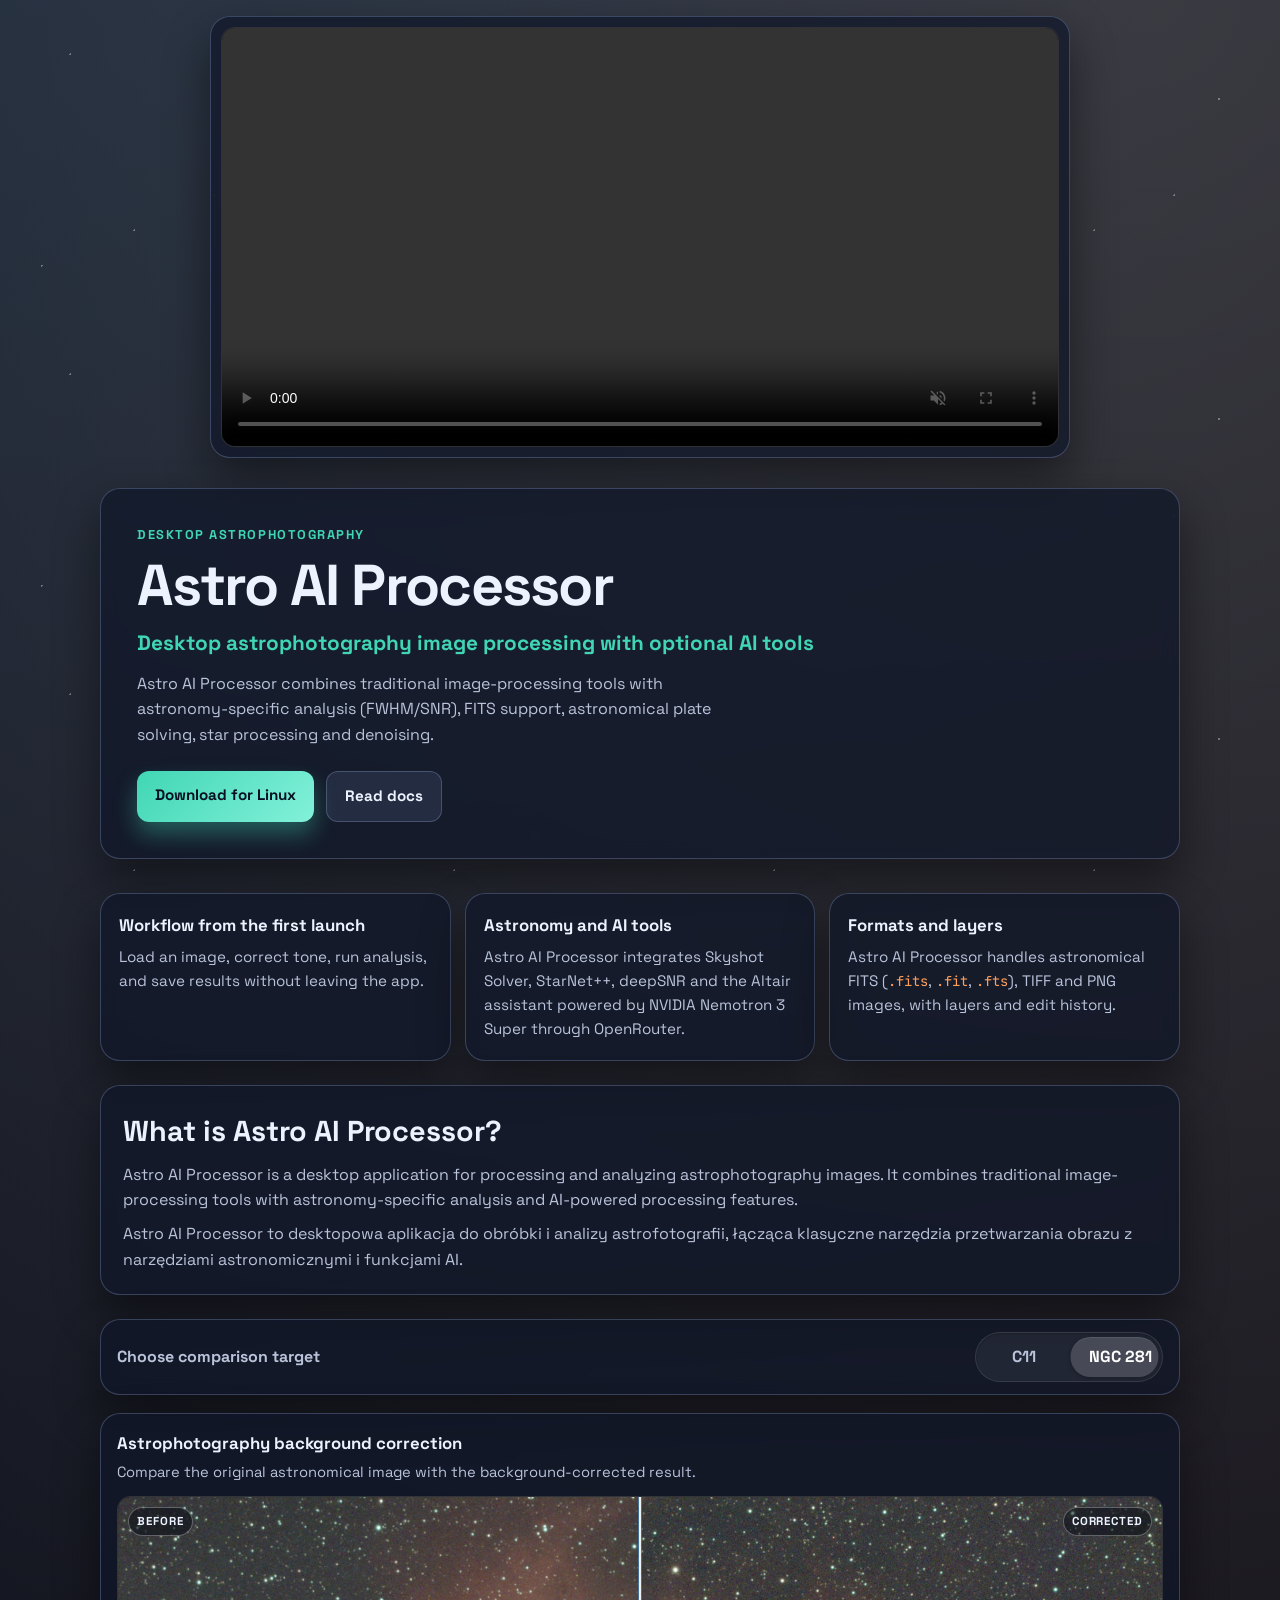
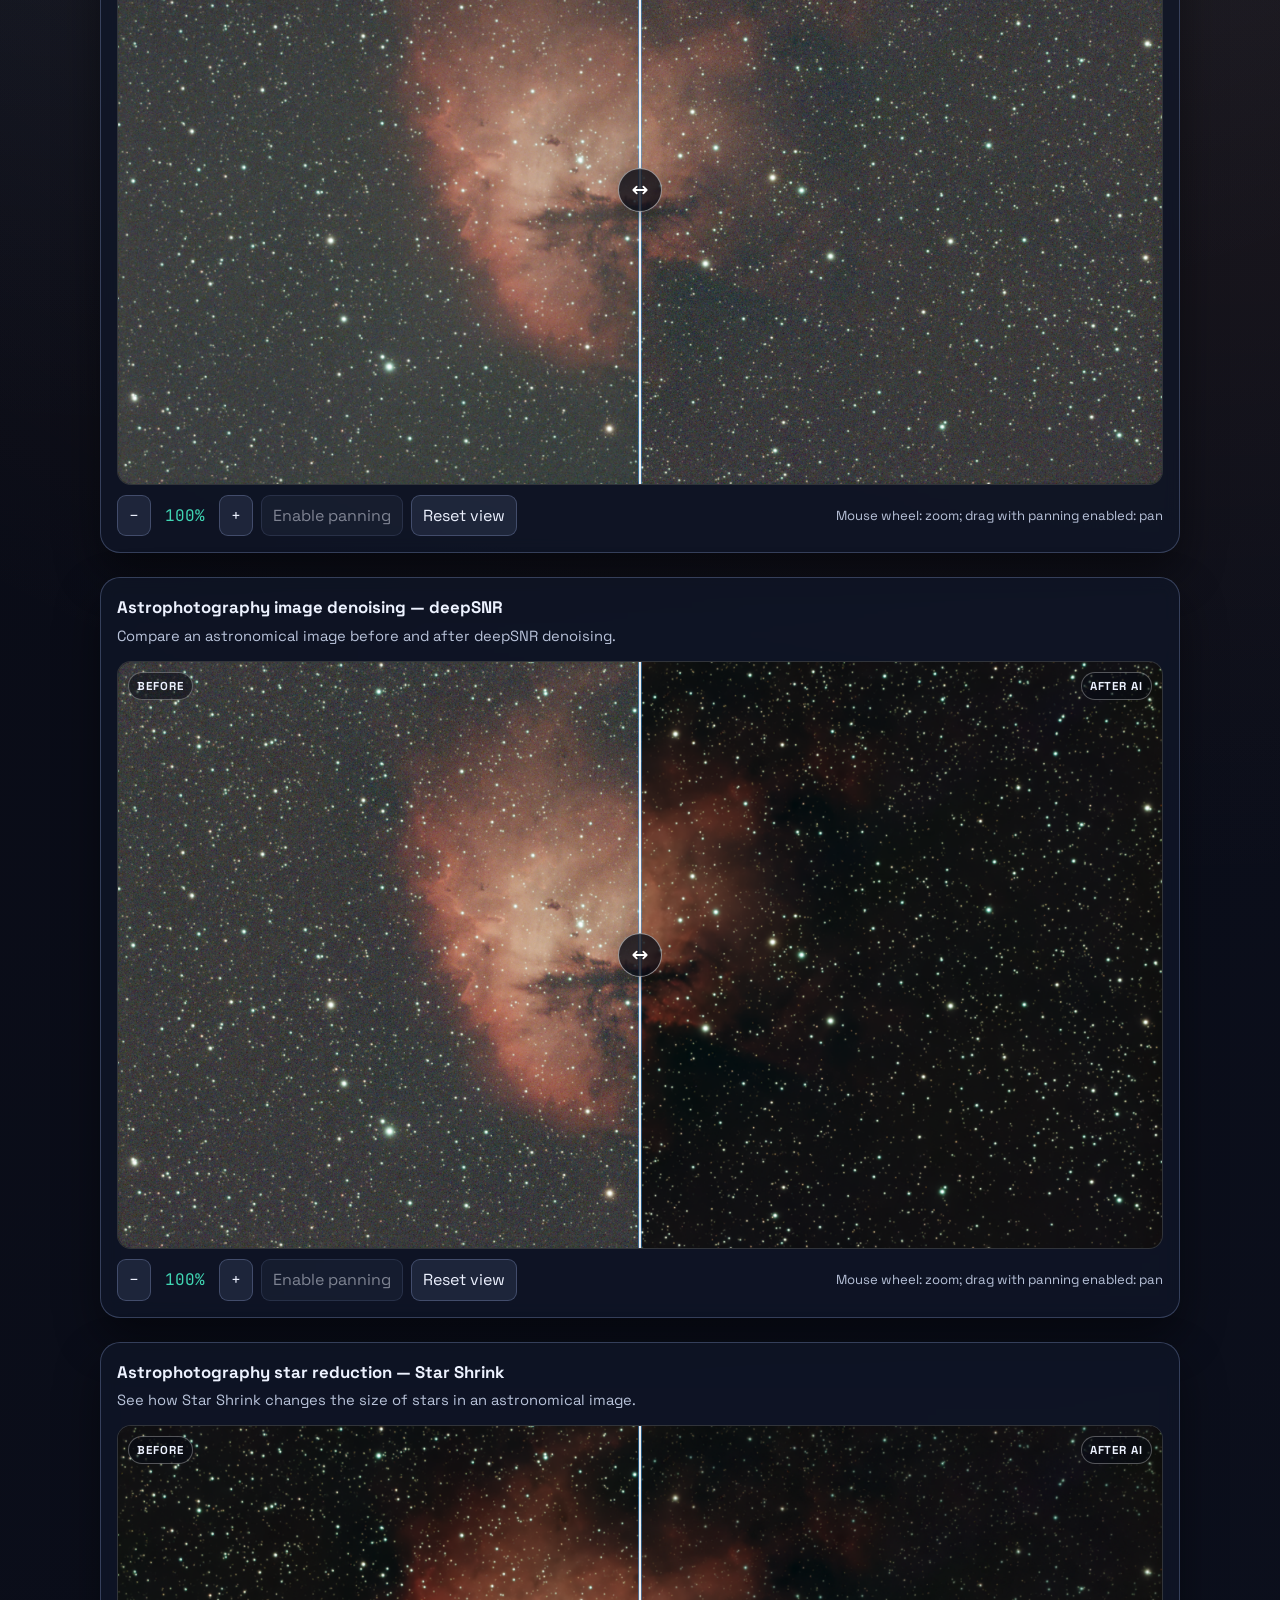
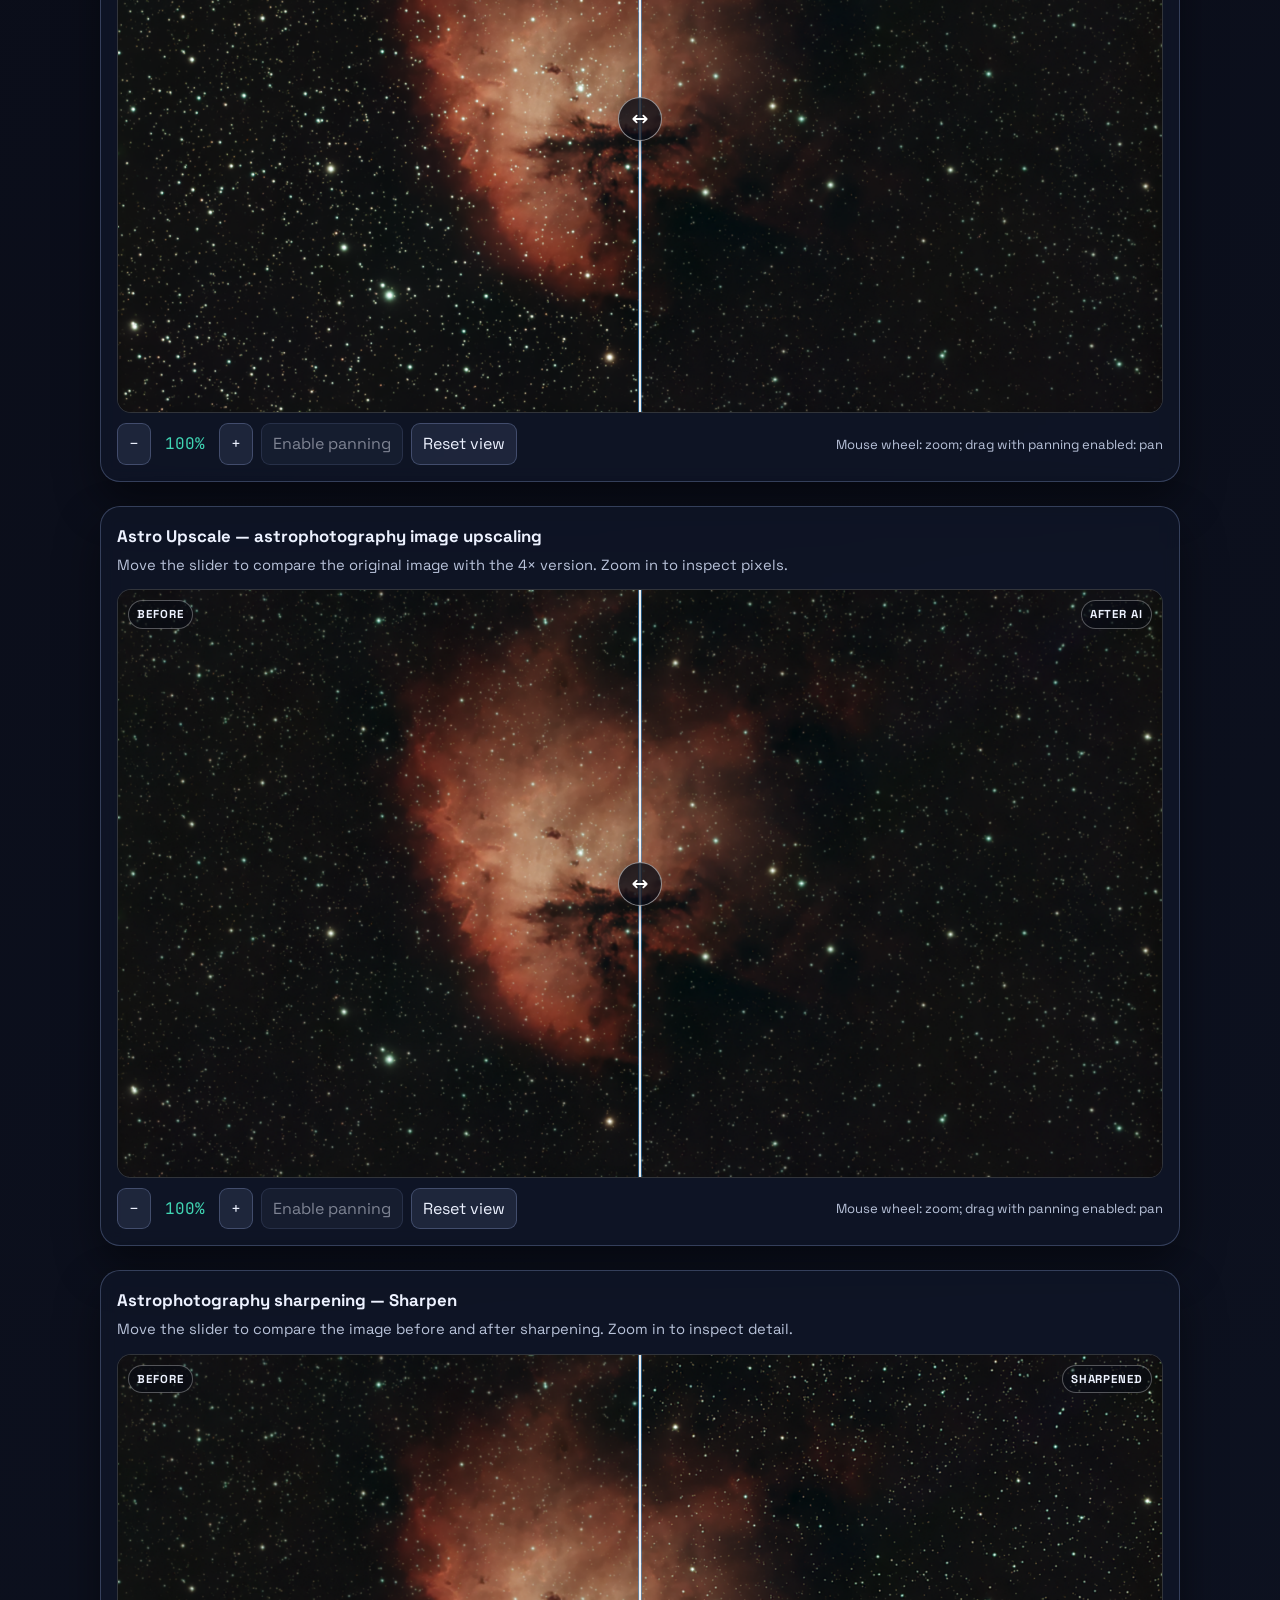
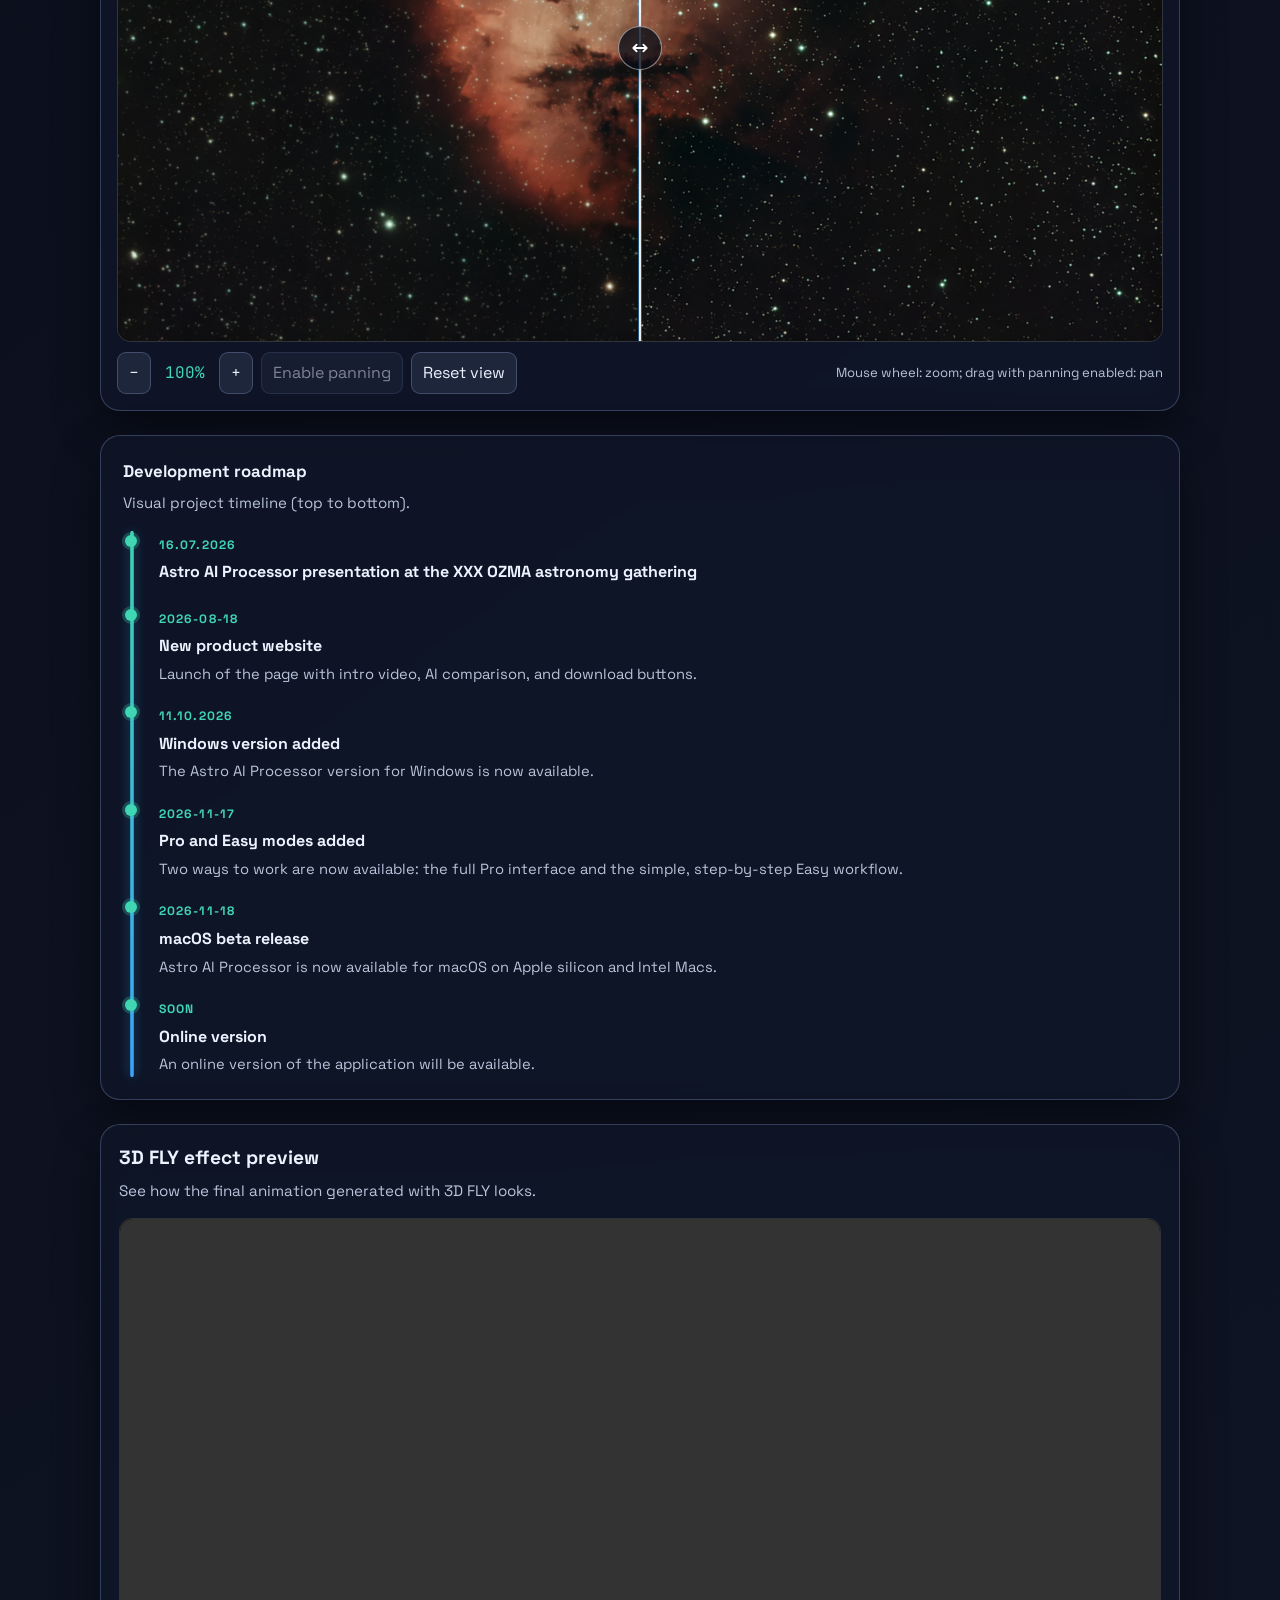
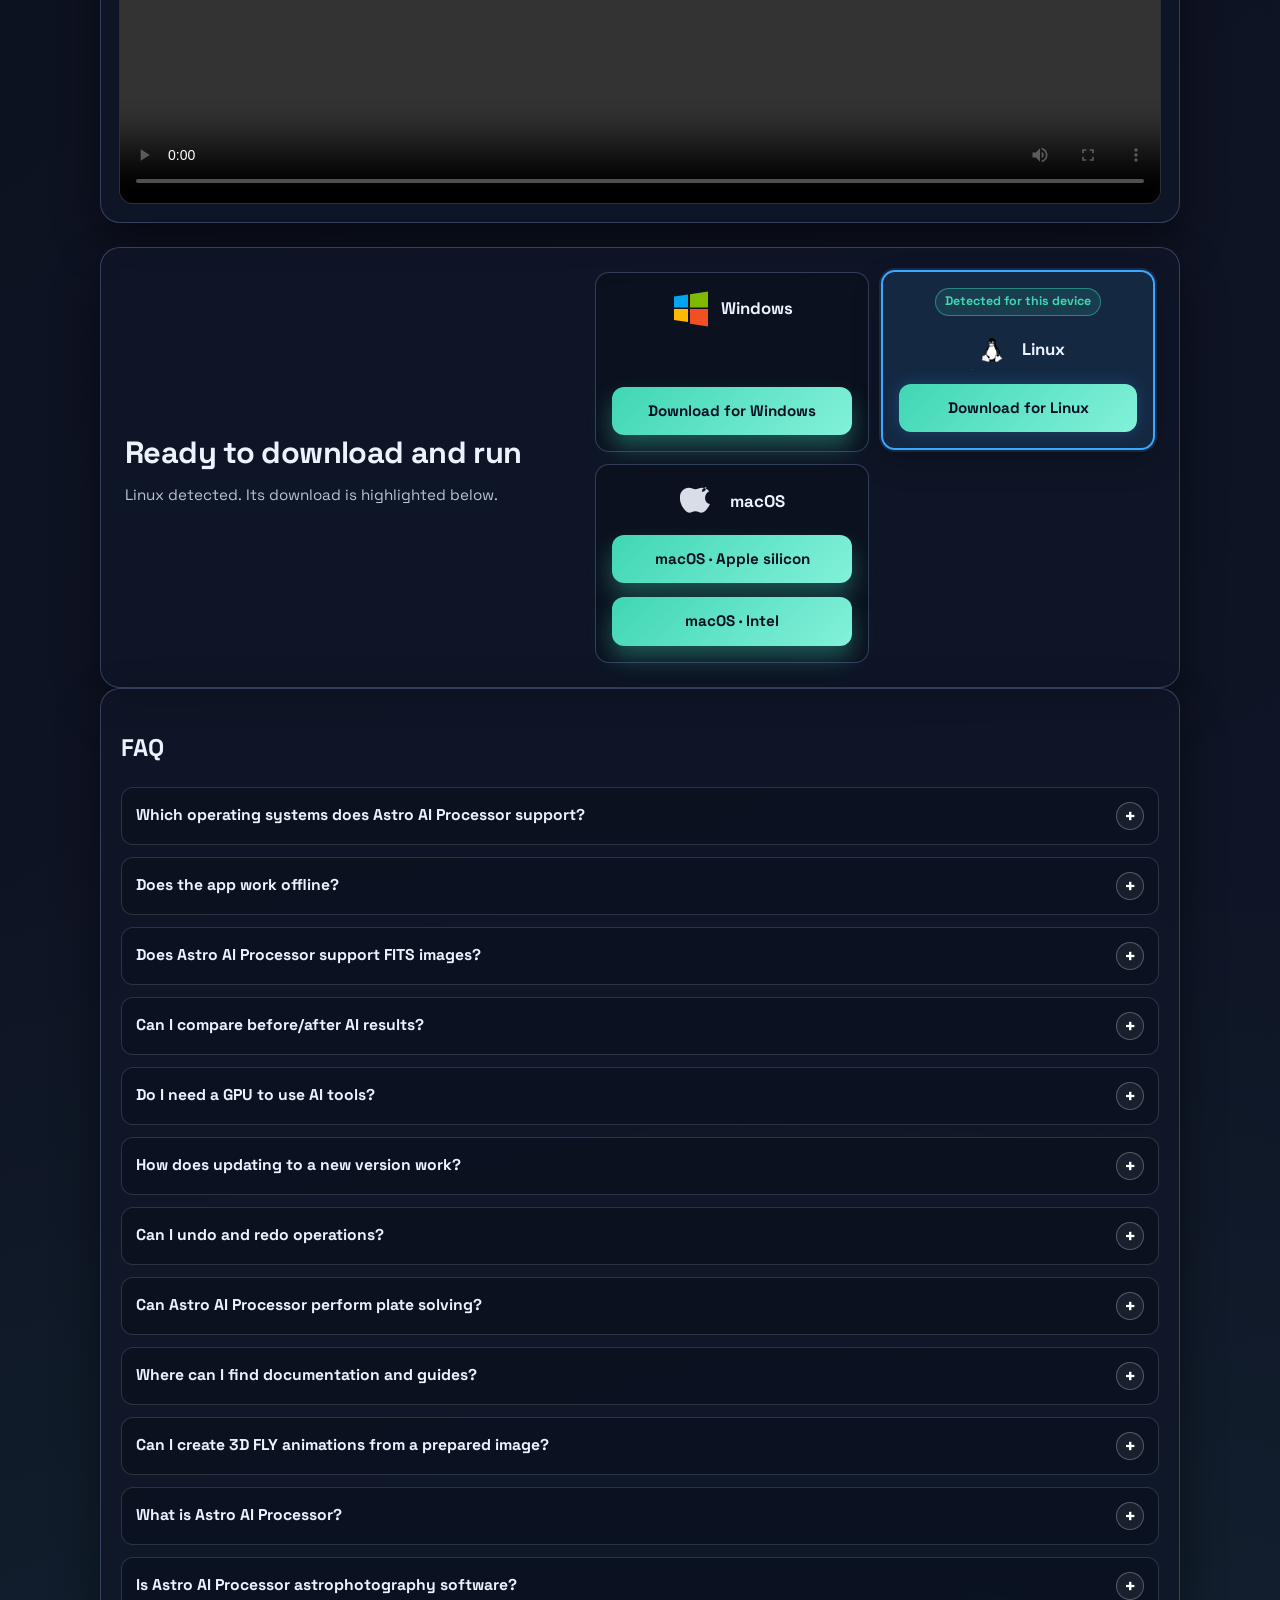
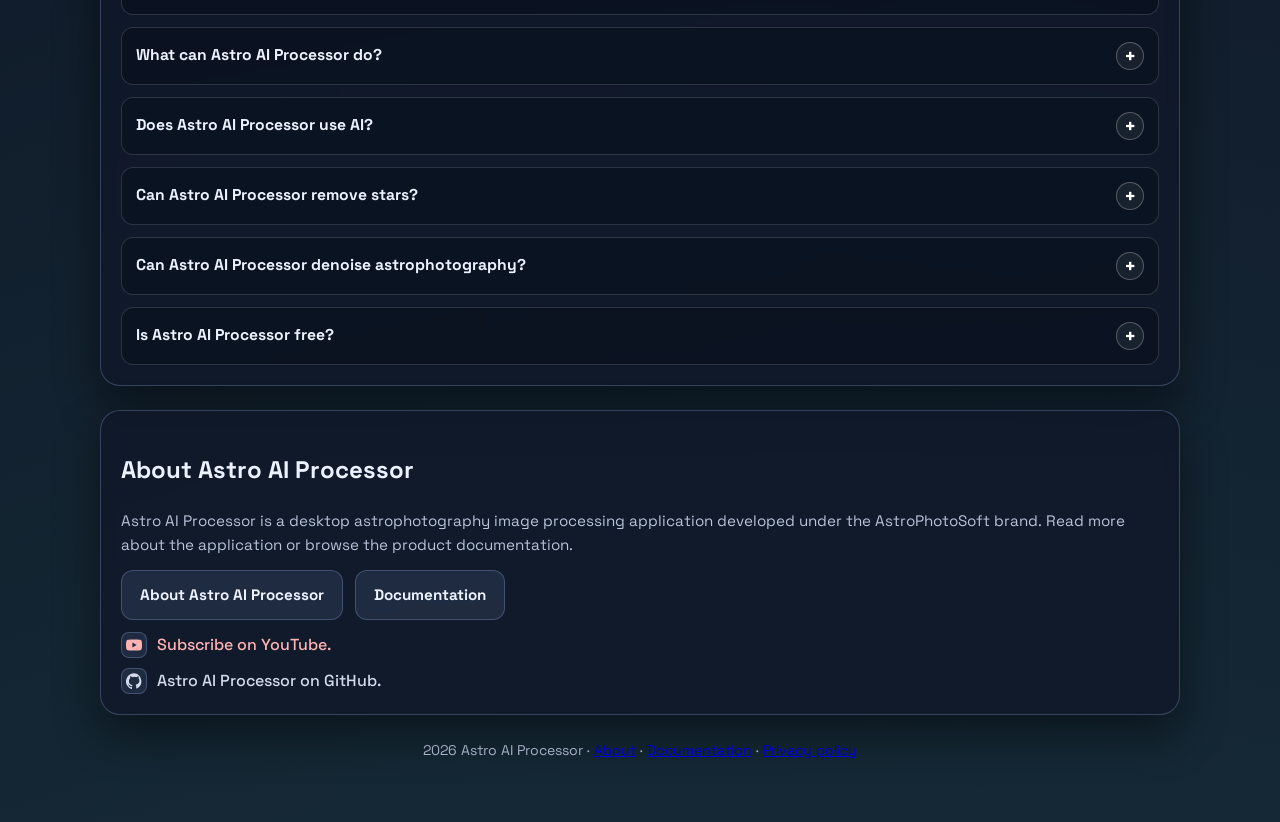
==== commit 300ff531: "Add PyQt6 migration and macOS beta release" ====
--- a/index.html
+++ b/index.html
@@ -86,7 +86,7 @@
             {
               "@type": "Question",
               "name": "Which operating systems does Astro AI Processor support?",
-              "acceptedAnswer": { "@type": "Answer", "text": "Astro AI Processor supports Linux and Windows. Separate downloads for both systems are available below." }
+              "acceptedAnswer": { "@type": "Answer", "text": "Astro AI Processor supports Linux, Windows, and macOS. Separate downloads for each platform are available below." }
             }
           ]
         }
@@ -1398,6 +1398,16 @@
             <p id="txtRoadmapItem2Body">Udostępniono wersję Astro AI Processor dla systemu Windows.</p>
           </article>
           <article class="timeline-item">
+            <span class="timeline-date">2026-11-17</span>
+            <h4 id="txtRoadmapItem4Title">Dodano tryby Pro i Easy</h4>
+            <p id="txtRoadmapItem4Body">Wprowadzono dwa sposoby pracy: pełny interfejs Pro oraz prosty, etapowy workflow Easy.</p>
+          </article>
+          <article class="timeline-item">
+            <span class="timeline-date">2026-11-18</span>
+            <h4 id="txtRoadmapItem5Title">Wersja beta dla macOS</h4>
+            <p id="txtRoadmapItem5Body">Udostępniono Astro AI Processor dla macOS na komputery Apple silicon i Intel.</p>
+          </article>
+          <article class="timeline-item">
             <span class="timeline-date" id="txtRoadmapSoon">Wkrotce</span>
             <h4 id="txtRoadmapItem3Title">Wersja online</h4>
             <p id="txtRoadmapItem3Body">Dostępna będzie wersja online programu.</p>
@@ -1434,7 +1444,7 @@
             </svg>
             <span id="txtDownloadWindows">Windows</span>
           </div>
-          <a class="btn" id="btnDownloadWindows" href="https://github.com/Proksima-Centauri/Astro-Ai-Processor/releases/latest/download/Astro-AI-Processor-windows.zip">Pobierz dla Windows</a>
+          <a class="btn" id="btnDownloadWindows" href="https://github.com/Proksima-Centauri/Astro-Ai-Processor/releases/download/v1.0.0/Astro-AI-Processor-windows.zip">Pobierz dla Windows</a>
         </article>
         <article class="download-option" id="downloadOptionLinux">
           <span class="download-recommended" id="downloadBadgeLinux" role="status" hidden></span>
@@ -1442,7 +1452,7 @@
             <img src="assets/website/download/linux.png" alt="" aria-hidden="true">
             <span id="txtDownloadLinux">Linux</span>
           </div>
-          <a class="btn" id="btnDownloadLinux" href="https://github.com/Proksima-Centauri/Astro-Ai-Processor/releases/download/Linux/Astro.AI.Processor-linux-x86_64.zip">Pobierz dla Linux</a>
+          <a class="btn" id="btnDownloadLinux" href="https://github.com/Proksima-Centauri/Astro-Ai-Processor/releases/download/v1.0.0/Astro-AI-Processor-linux.tar.gz">Pobierz dla Linux</a>
         </article>
         <article class="download-option" id="downloadOptionMac">
           <div class="download-platform">
@@ -1451,8 +1461,8 @@
             </svg>
             <span id="txtDownloadMac">macOS</span>
           </div>
-          <a class="btn" id="btnDownloadMacApple" href="https://github.com/Proksima-Centauri/Astro-Ai-Processor/releases/latest/download/Astro-AI-Processor-macos-arm64.zip">macOS · Apple silicon</a>
-          <a class="btn" id="btnDownloadMacIntel" href="https://github.com/Proksima-Centauri/Astro-Ai-Processor/releases/latest/download/Astro-AI-Processor-macos-intel.zip">macOS · Intel</a>
+          <a class="btn" id="btnDownloadMacApple" href="https://github.com/Proksima-Centauri/Astro-Ai-Processor/releases/download/v1.0.0/Astro-AI-Processor-macos-arm64.zip">macOS · Apple silicon</a>
+          <a class="btn" id="btnDownloadMacIntel" href="https://github.com/Proksima-Centauri/Astro-Ai-Processor/releases/download/v1.0.0/Astro-AI-Processor-macos-intel.zip">macOS · Intel</a>
         </article>
       </div>
     </section>
@@ -1467,7 +1477,7 @@
               <span class="faq-toggle" aria-hidden="true">+</span>
             </summary>
             <div class="faq-answer">
-              <p id="txtFaqA1">Astro AI Processor supports Linux and Windows. The download link on this page currently provides a Linux build.</p>
+              <p id="txtFaqA1">Astro AI Processor supports Linux, Windows, and macOS. Separate downloads for each platform are available below.</p>
             </div>
           </details>
         </li>
@@ -1699,6 +1709,10 @@
         txtRoadmapItem2Body: "Udostępniono wersję Astro AI Processor dla systemu Windows.",
         txtRoadmapItem3Title: "Wersja online",
         txtRoadmapItem3Body: "Dostępna będzie wersja online programu.",
+        txtRoadmapItem4Title: "Dodano tryby Pro i Easy",
+        txtRoadmapItem4Body: "Wprowadzono dwa sposoby pracy: pełny interfejs Pro oraz prosty, etapowy workflow Easy.",
+        txtRoadmapItem5Title: "Wersja beta dla macOS",
+        txtRoadmapItem5Body: "Udostępniono Astro AI Processor dla macOS na komputery Apple silicon i Intel.",
         txtFlyTitle: "Podglad efektu 3D FLY",
         txtFlyBody: "Zobacz, jak wyglada finalna animacja wygenerowana narzedziem 3D FLY.",
         txtDownloadTitle: "Gotowe do pobrania i uruchomienia",
@@ -1716,7 +1730,7 @@
         txtDownloadDetectedLinux: "Wykryto Linux. Pobieranie dla tego systemu jest wyróżnione poniżej.",
         txtFaqTitle: "FAQ",
         txtFaqQ1: "Jakie systemy operacyjne obsługuje Astro AI Processor?",
-        txtFaqA1: "Astro AI Processor obsługuje Linux i Windows. Linki do obu wersji znajdziesz poniżej.",
+        txtFaqA1: "Astro AI Processor obsługuje Linux, Windows i macOS. Osobne wersje dla każdego systemu pobierzesz poniżej.",
         txtFaqQ2: "Czy aplikacja dziala offline?",
         txtFaqA2: "Większość narzędzi, w tym Skyshot plate solving, działa lokalnie. Altair przez OpenRouter i sprawdzanie aktualizacji wymagają internetu.",
         txtFaqQ3: "Czy Astro AI Processor obsługuje obrazy FITS?",
@@ -1807,6 +1821,10 @@
         txtRoadmapItem2Body: "The Astro AI Processor version for Windows is now available.",
         txtRoadmapItem3Title: "Online version",
         txtRoadmapItem3Body: "An online version of the application will be available.",
+        txtRoadmapItem4Title: 'Pro and Easy modes added',
+        txtRoadmapItem4Body: 'Two ways to work are now available: the full Pro interface and the simple, step-by-step Easy workflow.',
+        txtRoadmapItem5Title: 'macOS beta release',
+        txtRoadmapItem5Body: 'Astro AI Processor is now available for macOS on Apple silicon and Intel Macs.',
         txtFlyTitle: "3D FLY effect preview",
         txtFlyBody: "See how the final animation generated with 3D FLY looks.",
         txtDownloadTitle: "Ready to download and run",
@@ -1824,7 +1842,7 @@
         txtDownloadDetectedLinux: "Linux detected. Its download is highlighted below.",
         txtFaqTitle: "FAQ",
         txtFaqQ1: "Which operating systems does Astro AI Processor support?",
-        txtFaqA1: "Astro AI Processor supports Linux and Windows. Links to both builds are available below.",
+        txtFaqA1: "Astro AI Processor supports Linux, Windows, and macOS. Separate downloads for each platform are available below.",
         txtFaqQ2: "Does the app work offline?",
         txtFaqA2: "Most tools, including Skyshot plate solving, run locally. Altair through OpenRouter and update checks require internet access.",
         txtFaqQ3: "Does Astro AI Processor support FITS images?",
@@ -1915,6 +1933,10 @@
         txtRoadmapItem2Body: "Die Astro AI Processor-Version für Windows ist jetzt verfügbar.",
         txtRoadmapItem3Title: "Online-Version",
         txtRoadmapItem3Body: "Eine Online-Version der Anwendung wird verfügbar sein.",
+        txtRoadmapItem4Title: 'Pro- und Easy-Modi hinzugefügt',
+        txtRoadmapItem4Body: 'Es gibt jetzt zwei Arbeitsweisen: die vollständige Pro-Oberfläche und den einfachen, schrittweisen Easy-Workflow.',
+        txtRoadmapItem5Title: 'macOS-Beta veröffentlicht',
+        txtRoadmapItem5Body: 'Astro AI Processor ist jetzt für macOS auf Apple-Silicon- und Intel-Macs verfügbar.',
         txtFlyTitle: "3D-FLY-Effektvorschau",
         txtFlyBody: "Sehen Sie sich die fertige Animation an, die mit 3D FLY erstellt wurde.",
         txtDownloadTitle: "Bereit zum Herunterladen und Starten",
@@ -1932,7 +1954,7 @@
         txtDownloadDetectedLinux: "Linux erkannt. Der passende Download ist unten hervorgehoben.",
         txtFaqTitle: "FAQ",
         txtFaqQ1: "Welche Betriebssysteme unterstützt Astro AI Processor?",
-        txtFaqA1: "Astro AI Processor unterstützt Linux und Windows. Links zu beiden Versionen finden Sie unten.",
+        txtFaqA1: "Astro AI Processor unterstützt Linux, Windows und macOS. Separate Downloads für jedes System finden Sie unten.",
         txtFaqQ2: "Funktioniert die App offline?",
         txtFaqA2: "Die meisten Werkzeuge einschließlich Skyshot laufen lokal. Altair über OpenRouter und Update-Prüfungen benötigen Internet.",
         txtFaqQ3: "Unterstützt Astro AI Processor FITS-Bilder?",
@@ -2023,6 +2045,10 @@
         txtRoadmapItem2Body: "La versión de Astro AI Processor para Windows ya está disponible.",
         txtRoadmapItem3Title: "Versión en línea",
         txtRoadmapItem3Body: "Habrá una versión en línea de la aplicación.",
+        txtRoadmapItem4Title: 'Modos Pro y Easy añadidos',
+        txtRoadmapItem4Body: 'Ya hay dos formas de trabajar: la interfaz completa Pro y el flujo Easy, sencillo y paso a paso.',
+        txtRoadmapItem5Title: 'Versión beta para macOS',
+        txtRoadmapItem5Body: 'Astro AI Processor ya está disponible para macOS en equipos Apple silicon e Intel.',
         txtFlyTitle: "Vista previa del efecto 3D FLY",
         txtFlyBody: "Descubre cómo es la animación final creada con 3D FLY.",
         txtDownloadTitle: "Lista para descargar y usar",
@@ -2040,7 +2066,7 @@
         txtDownloadDetectedLinux: "Linux detectado. La descarga correspondiente está resaltada abajo.",
         txtFaqTitle: "Preguntas frecuentes",
         txtFaqQ1: "¿Qué sistemas operativos admite Astro AI Processor?",
-        txtFaqA1: "Astro AI Processor admite Linux y Windows. Abajo están los enlaces para ambos sistemas.",
+        txtFaqA1: "Astro AI Processor admite Linux, Windows y macOS. Abajo están las descargas para cada sistema.",
         txtFaqQ2: "¿La aplicación funciona sin conexión?",
         txtFaqA2: "La mayoría de las herramientas, incluido Skyshot, funcionan localmente. Altair mediante OpenRouter y las actualizaciones requieren Internet.",
         txtFaqQ3: "¿Astro AI Processor admite imágenes FITS?",
@@ -2131,6 +2157,10 @@
         txtRoadmapItem2Body: "La version Windows d’Astro AI Processor est désormais disponible.",
         txtRoadmapItem3Title: "Version en ligne",
         txtRoadmapItem3Body: "Une version en ligne de l’application sera disponible.",
+        txtRoadmapItem4Title: 'Modes Pro et Easy ajoutés',
+        txtRoadmapItem4Body: 'Deux façons de travailler sont disponibles : l’interface complète Pro et le flux Easy, simple et étape par étape.',
+        txtRoadmapItem5Title: 'Version bêta pour macOS',
+        txtRoadmapItem5Body: 'Astro AI Processor est disponible pour macOS sur les Mac Apple silicon et Intel.',
         txtFlyTitle: "Aperçu de l’effet 3D FLY",
         txtFlyBody: "Découvrez l’animation finale créée avec 3D FLY.",
         txtDownloadTitle: "Prêt à télécharger et à utiliser",
@@ -2148,7 +2178,7 @@
         txtDownloadDetectedLinux: "Linux détecté. Le téléchargement correspondant est mis en évidence ci-dessous.",
         txtFaqTitle: "Questions fréquentes",
         txtFaqQ1: "Quels systèmes d’exploitation Astro AI Processor prend-il en charge ?",
-        txtFaqA1: "Astro AI Processor prend en charge Linux et Windows. Les liens vers les deux versions sont ci-dessous.",
+        txtFaqA1: "Astro AI Processor prend en charge Linux, Windows et macOS. Les téléchargements pour chaque système sont ci-dessous.",
         txtFaqQ2: "L’application fonctionne-t-elle hors ligne ?",
         txtFaqA2: "La plupart des outils, y compris Skyshot, fonctionnent localement. Altair via OpenRouter et les mises à jour nécessitent Internet.",
         txtFaqQ3: "Astro AI Processor prend-il en charge les images FITS ?",
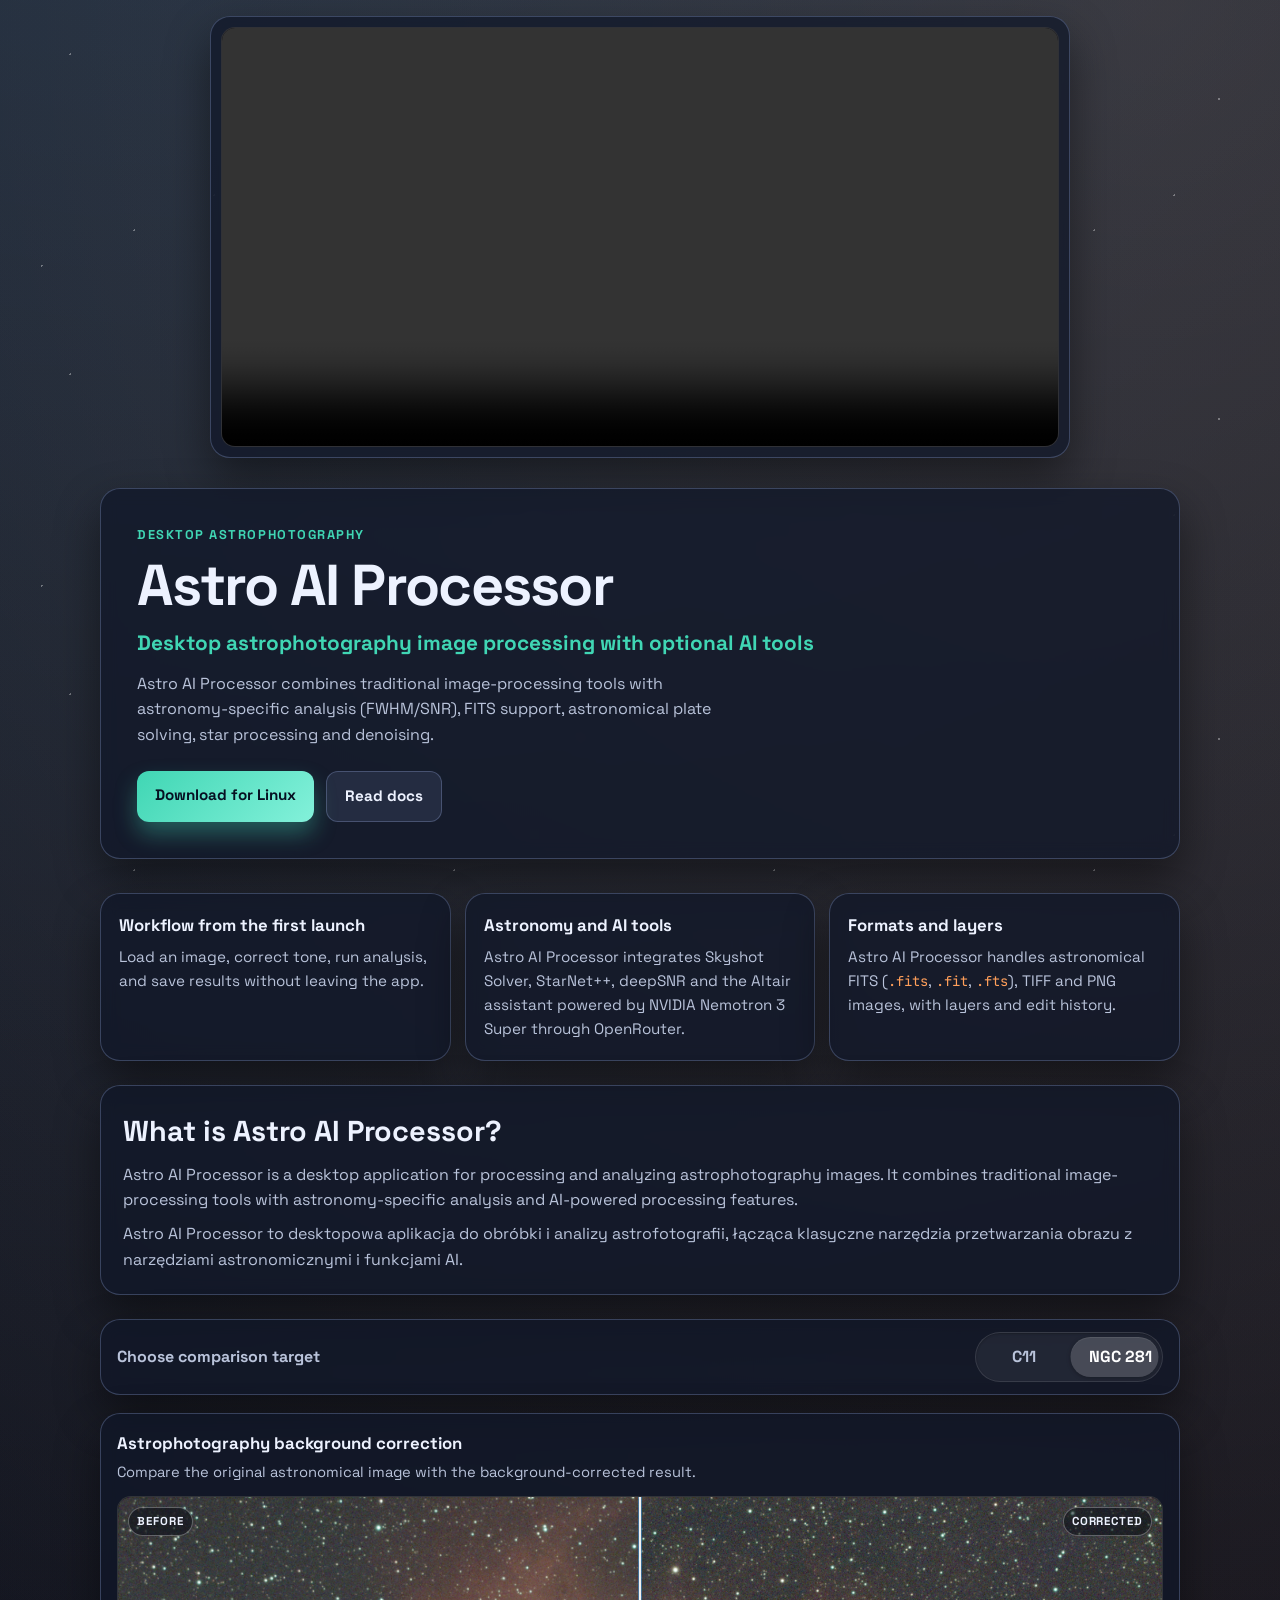
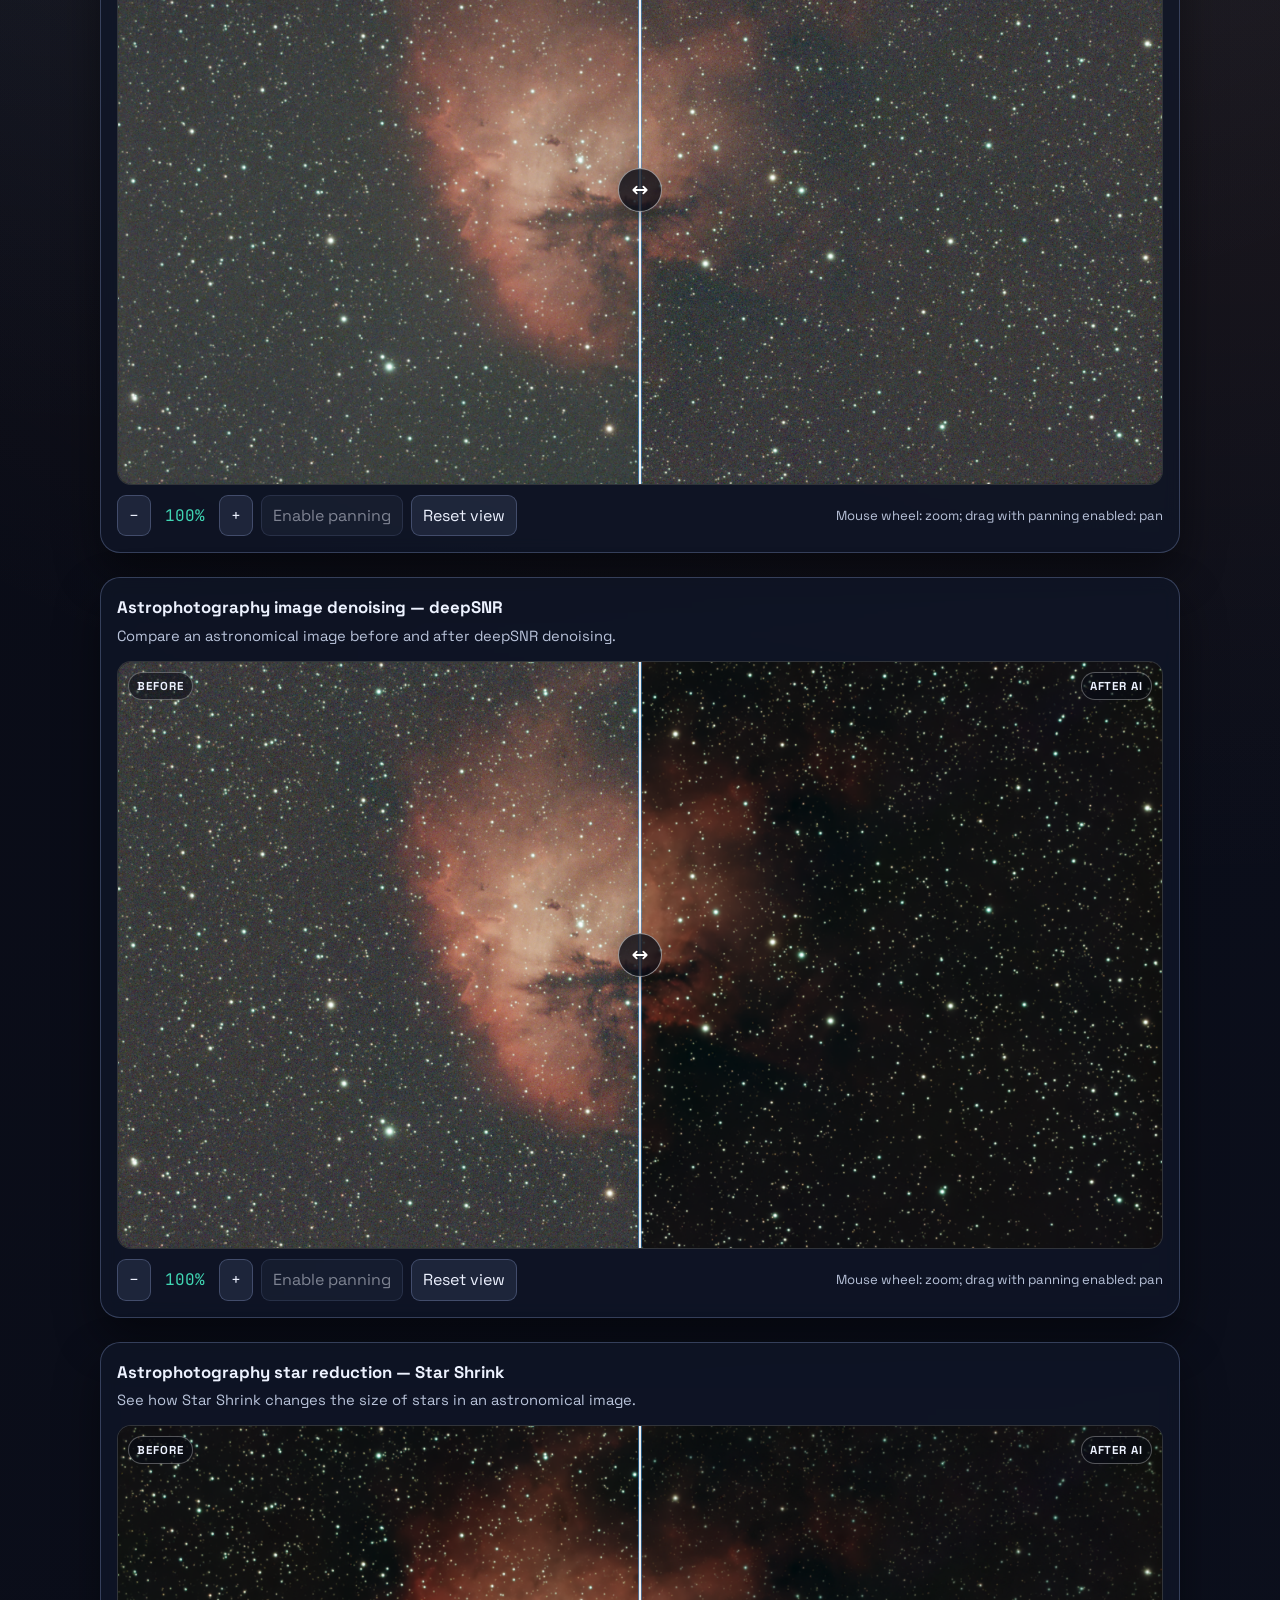
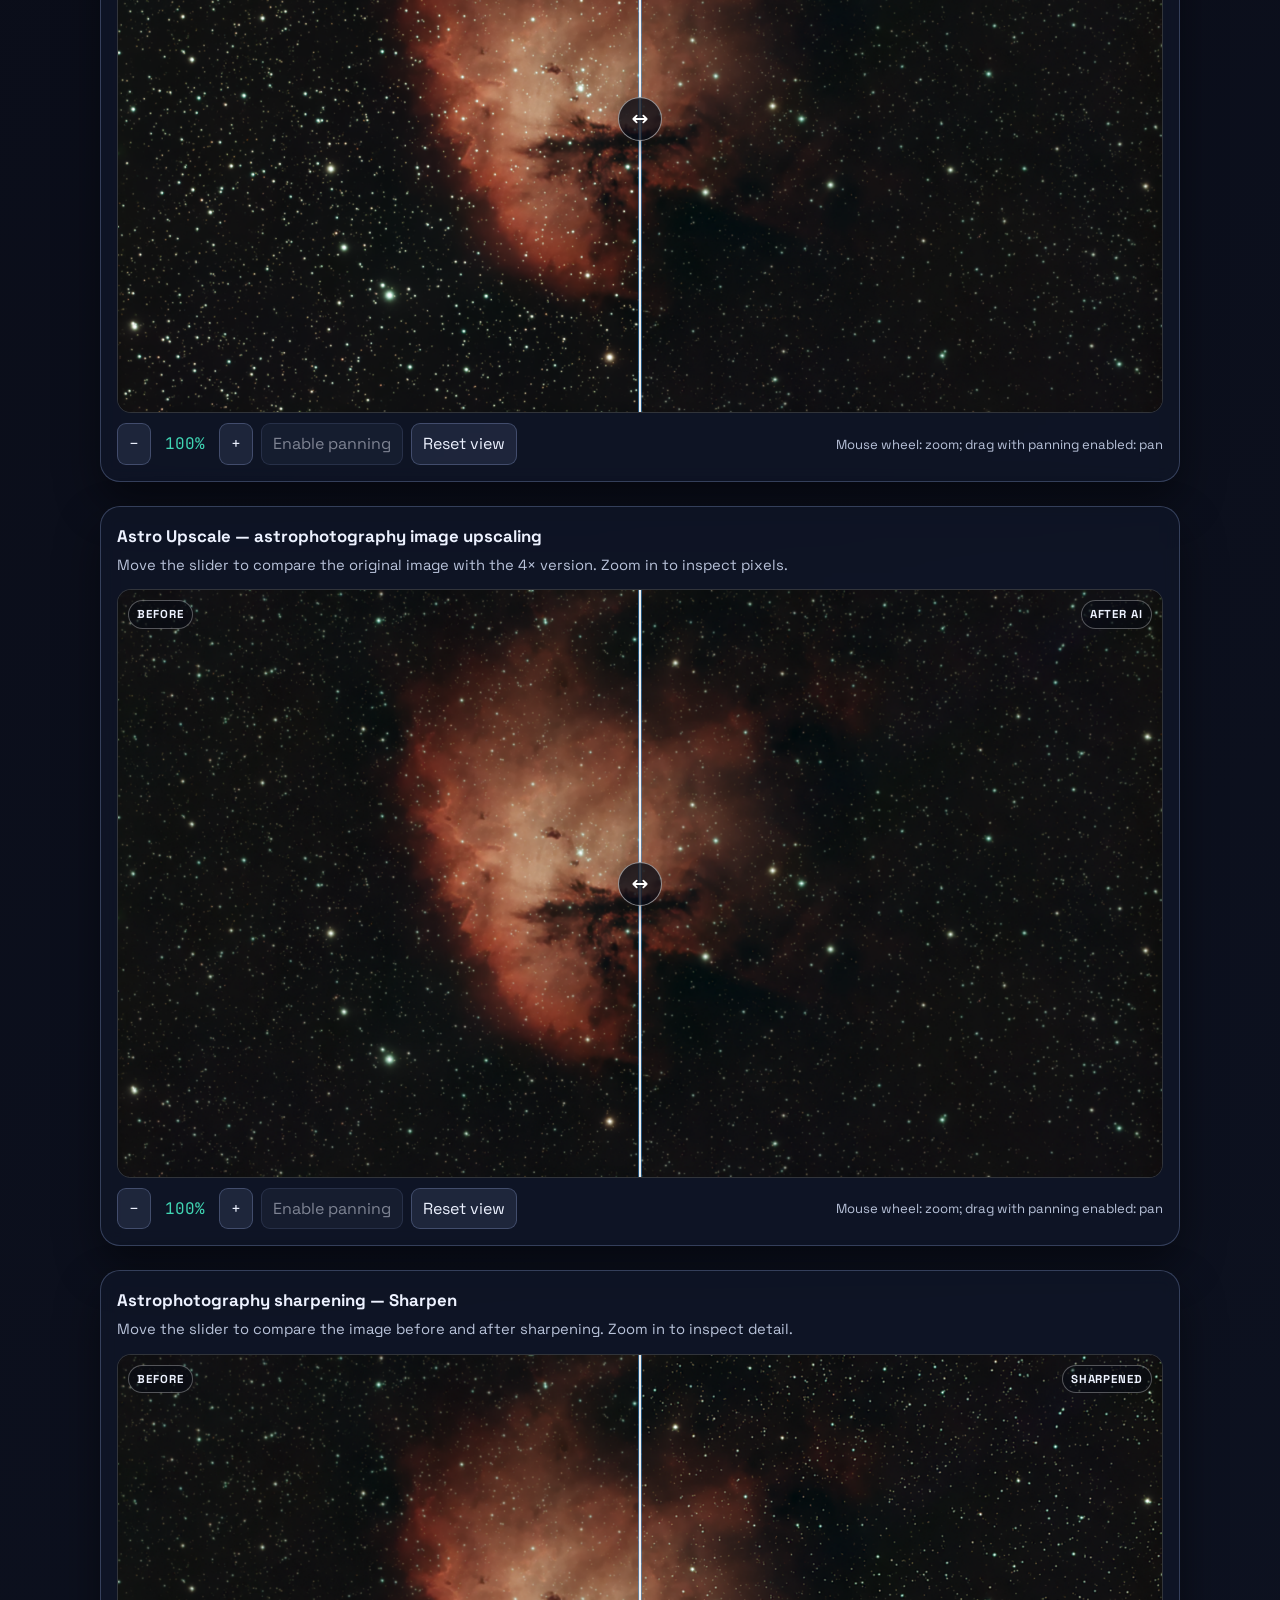
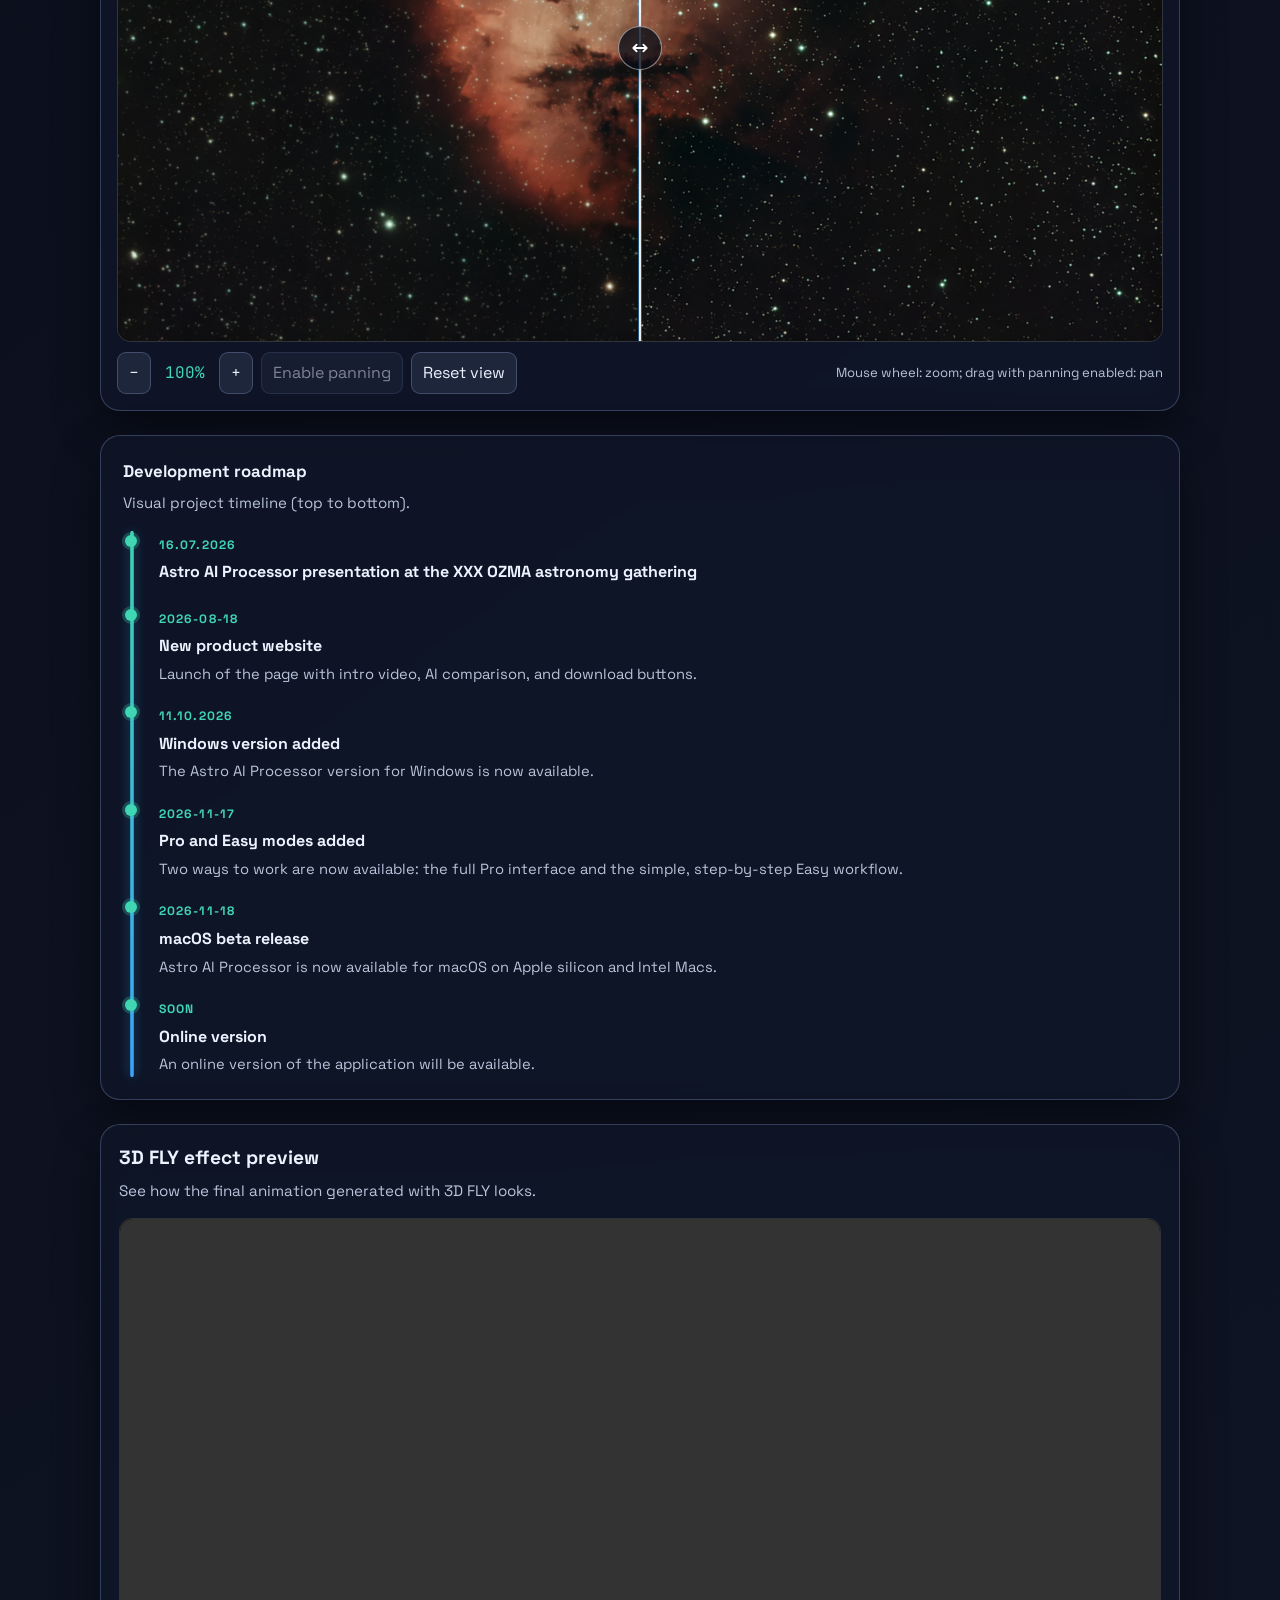
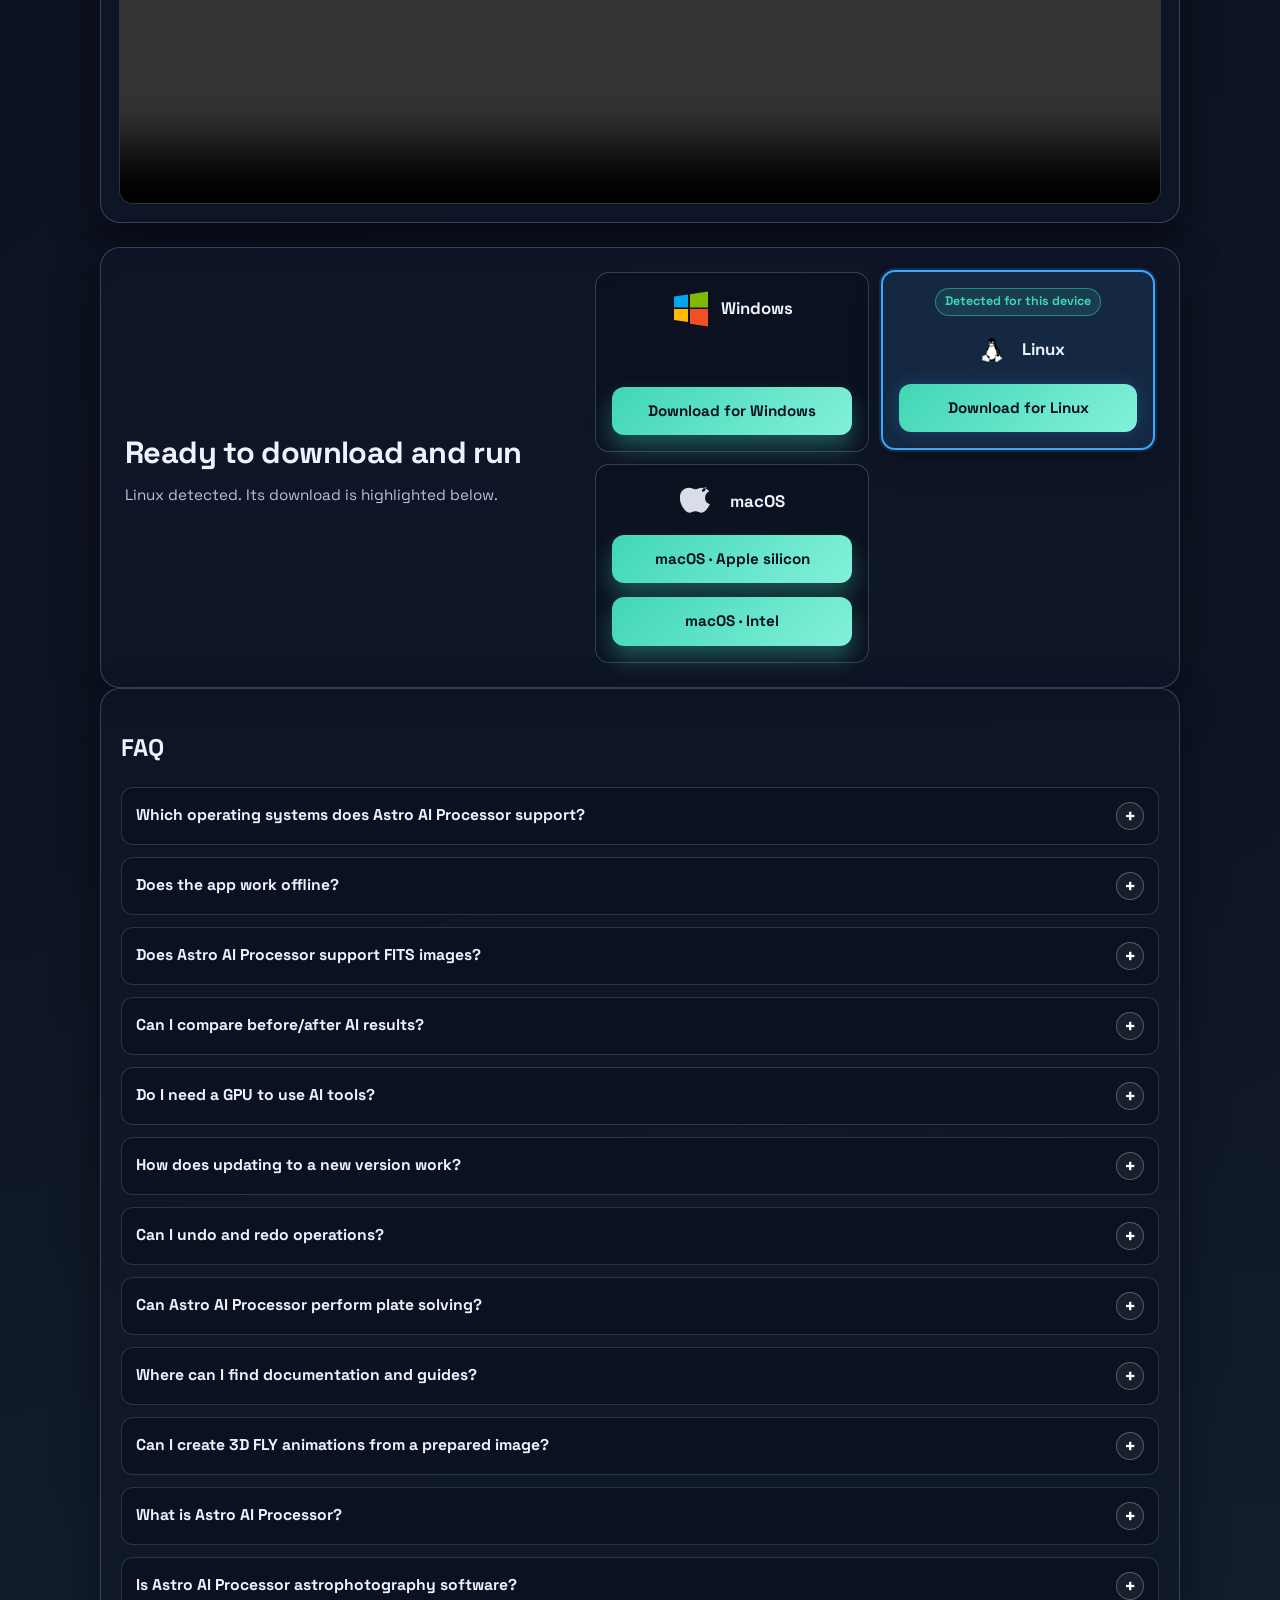
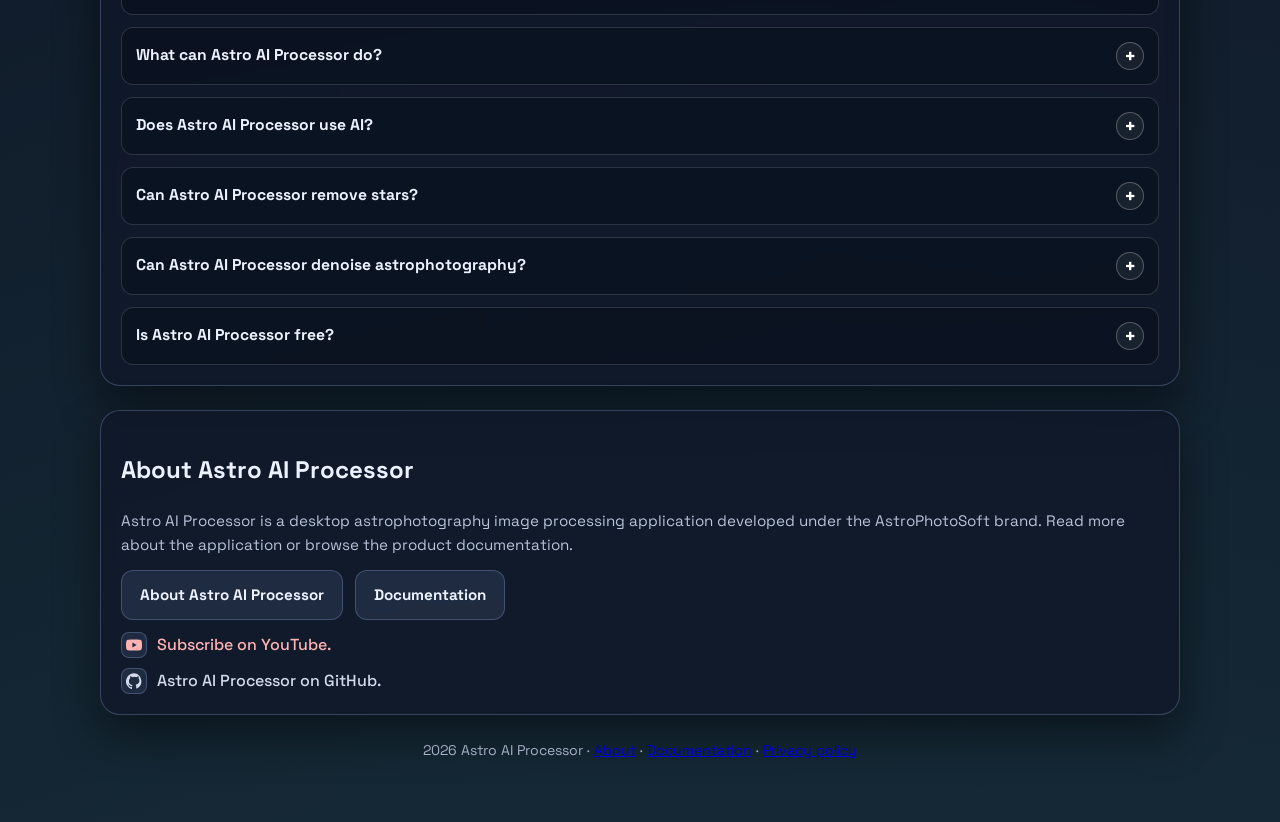
==== commit 9bd3b0ec: "Publish release v1.0.1-beta.1 update feed" ====
--- a/index.html
+++ b/index.html
@@ -1444,7 +1444,7 @@
             </svg>
             <span id="txtDownloadWindows">Windows</span>
           </div>
-          <a class="btn" id="btnDownloadWindows" href="https://github.com/Proksima-Centauri/Astro-Ai-Processor/releases/download/v1.0.0/Astro-AI-Processor-windows.zip">Pobierz dla Windows</a>
+          <a class="btn" id="btnDownloadWindows" href="https://github.com/Proksima-Centauri/Astro-Ai-Processor/releases/download/v1.0.1-beta.1/Astro-AI-Processor-windows.zip">Pobierz dla Windows</a>
         </article>
         <article class="download-option" id="downloadOptionLinux">
           <span class="download-recommended" id="downloadBadgeLinux" role="status" hidden></span>
@@ -1452,7 +1452,7 @@
             <img src="assets/website/download/linux.png" alt="" aria-hidden="true">
             <span id="txtDownloadLinux">Linux</span>
           </div>
-          <a class="btn" id="btnDownloadLinux" href="https://github.com/Proksima-Centauri/Astro-Ai-Processor/releases/download/v1.0.0/Astro-AI-Processor-linux.tar.gz">Pobierz dla Linux</a>
+          <a class="btn" id="btnDownloadLinux" href="https://github.com/Proksima-Centauri/Astro-Ai-Processor/releases/download/v1.0.1-beta.1/Astro-AI-Processor-linux.tar.gz">Pobierz dla Linux</a>
         </article>
         <article class="download-option" id="downloadOptionMac">
           <div class="download-platform">
@@ -1461,8 +1461,8 @@
             </svg>
             <span id="txtDownloadMac">macOS</span>
           </div>
-          <a class="btn" id="btnDownloadMacApple" href="https://github.com/Proksima-Centauri/Astro-Ai-Processor/releases/download/v1.0.0/Astro-AI-Processor-macos-arm64.zip">macOS · Apple silicon</a>
-          <a class="btn" id="btnDownloadMacIntel" href="https://github.com/Proksima-Centauri/Astro-Ai-Processor/releases/download/v1.0.0/Astro-AI-Processor-macos-intel.zip">macOS · Intel</a>
+          <a class="btn" id="btnDownloadMacApple" href="https://github.com/Proksima-Centauri/Astro-Ai-Processor/releases/download/v1.0.1-beta.1/Astro-AI-Processor-macos-arm64.zip">macOS · Apple silicon</a>
+          <a class="btn" id="btnDownloadMacIntel" href="https://github.com/Proksima-Centauri/Astro-Ai-Processor/releases/download/v1.0.1-beta.1/Astro-AI-Processor-macos-intel.zip">macOS · Intel</a>
         </article>
       </div>
     </section>
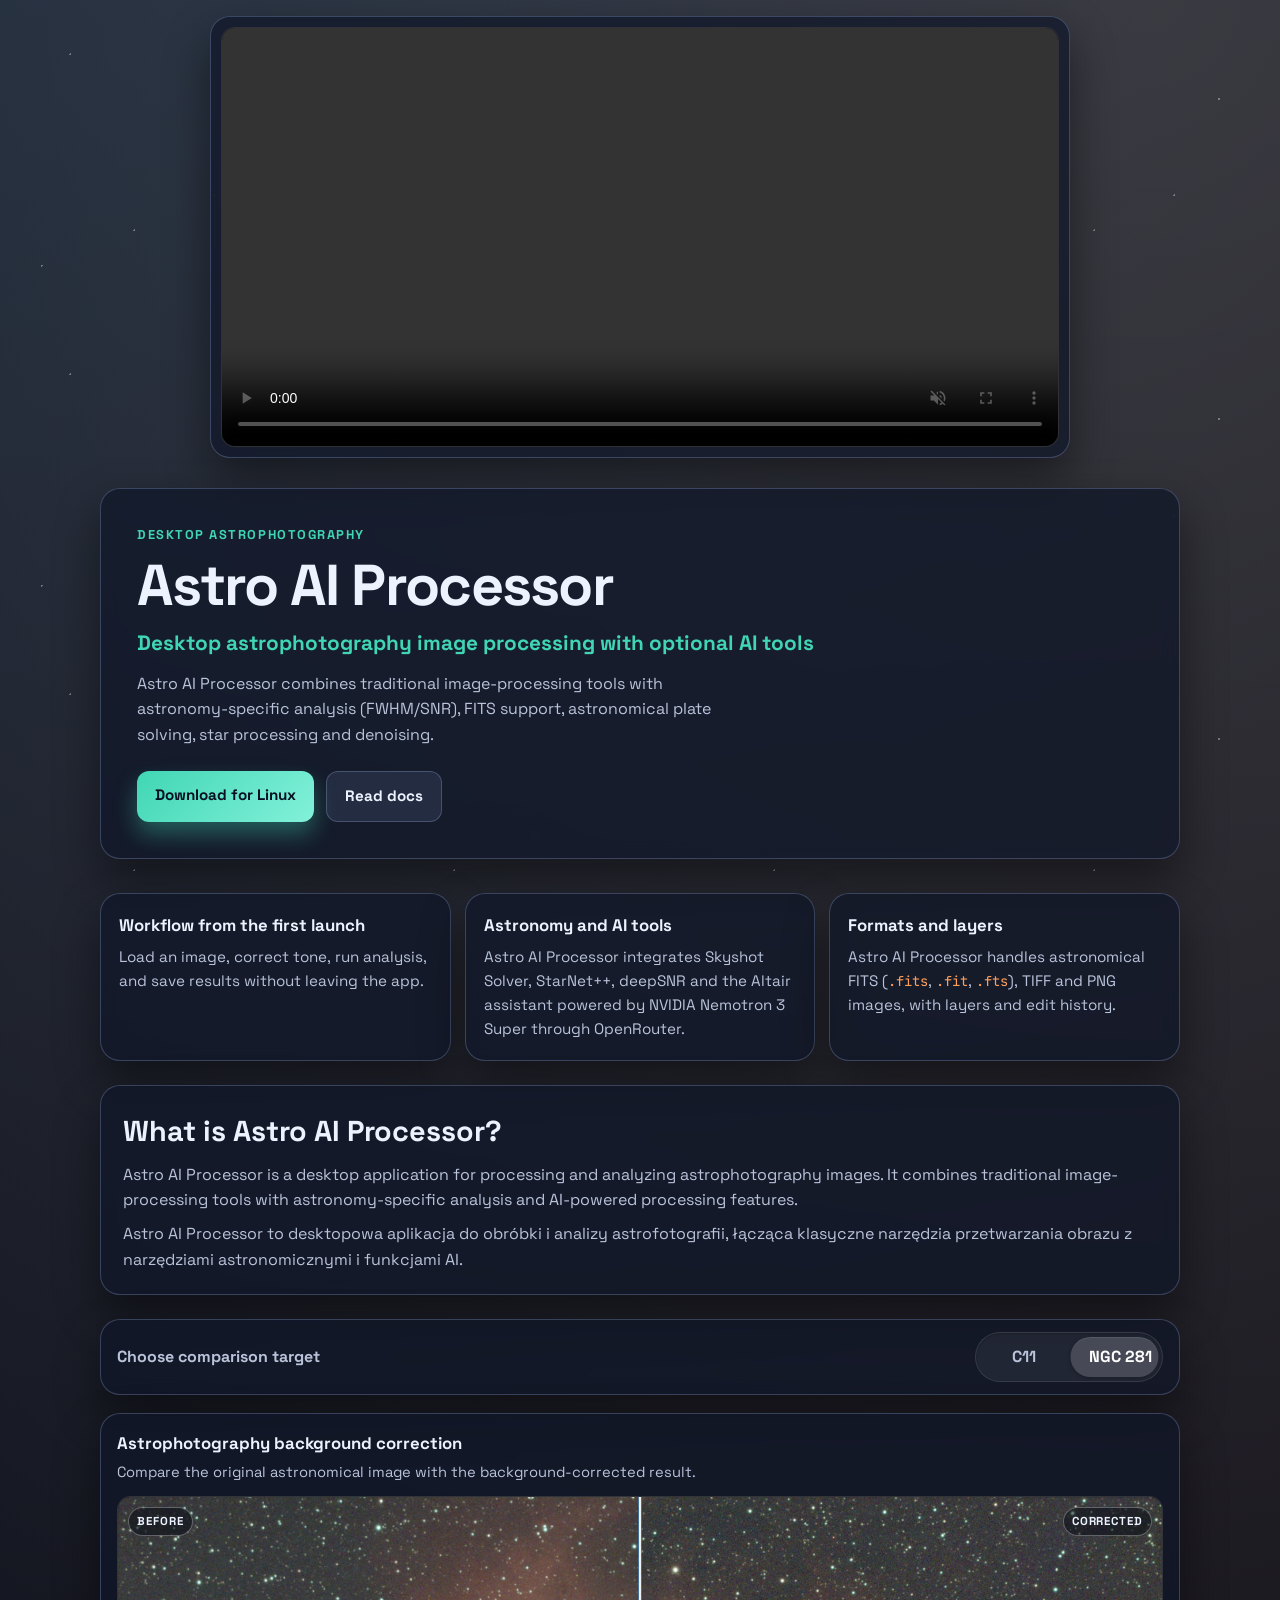
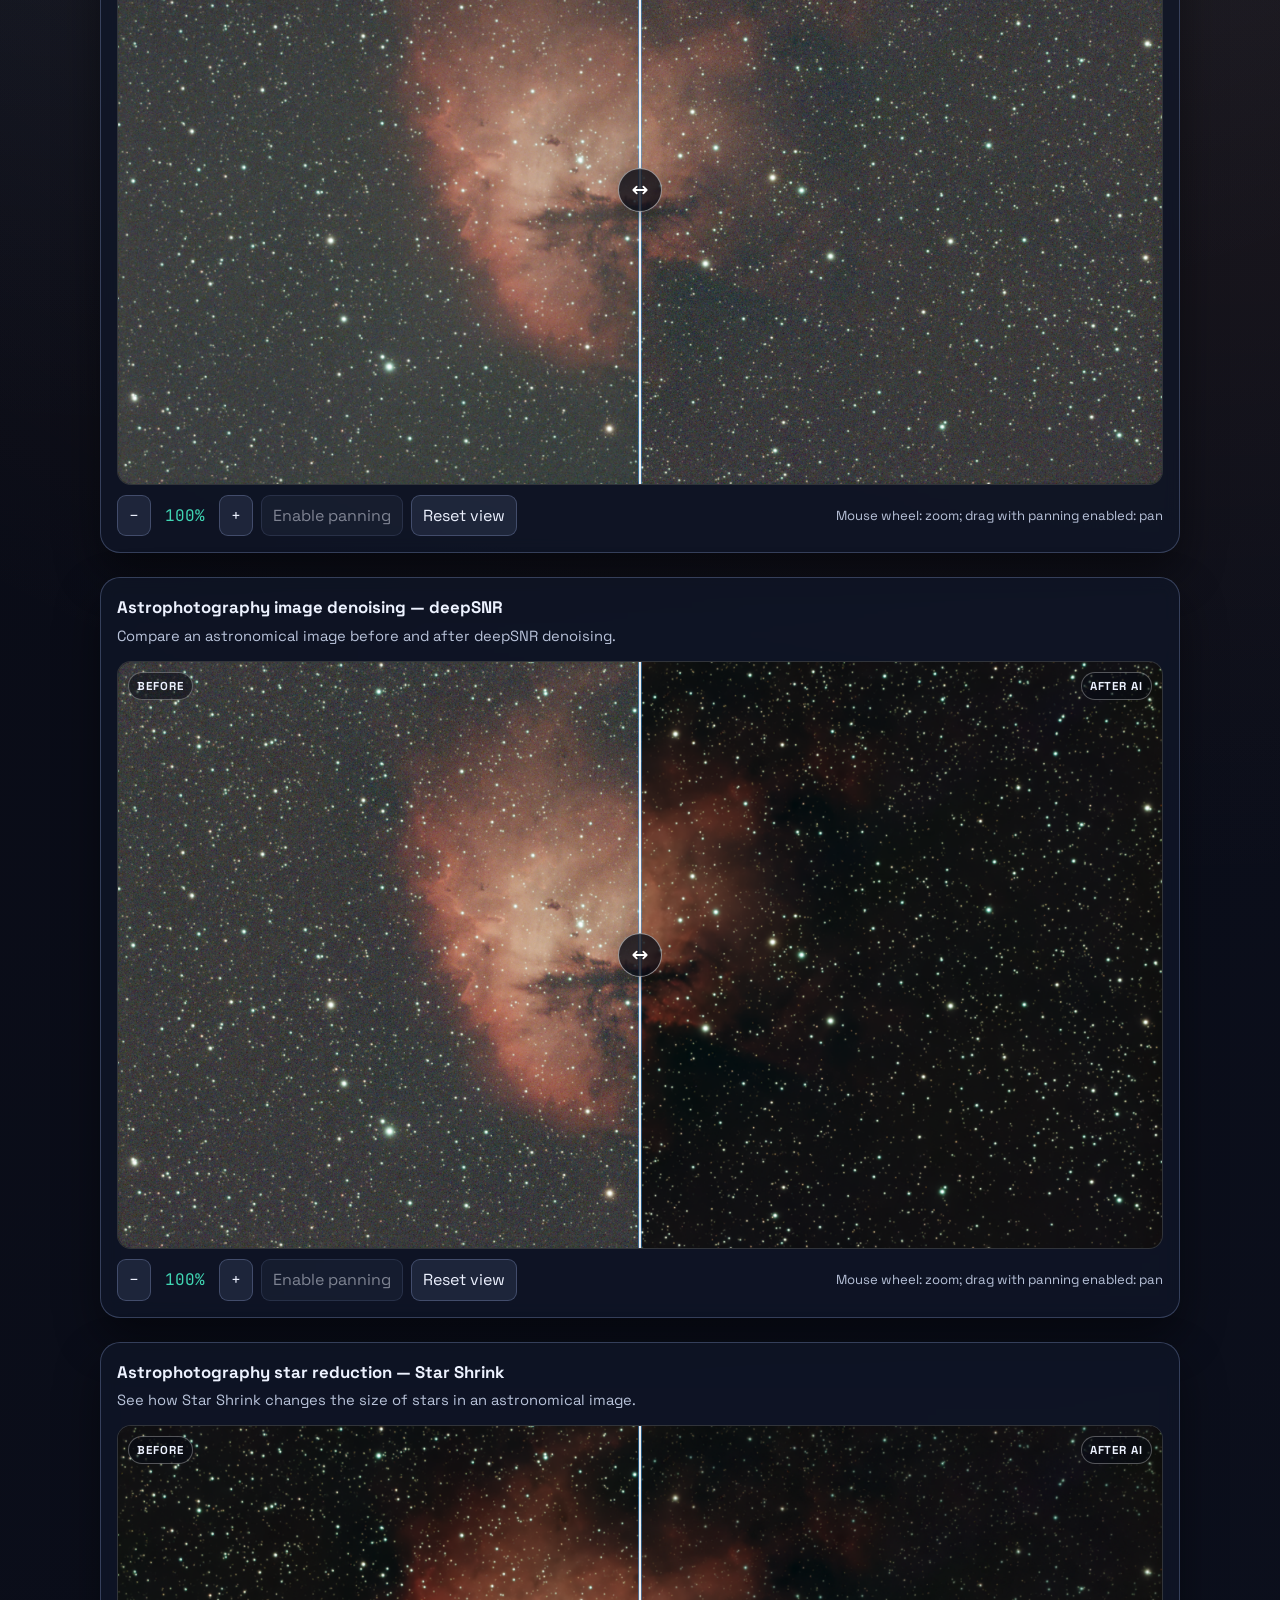
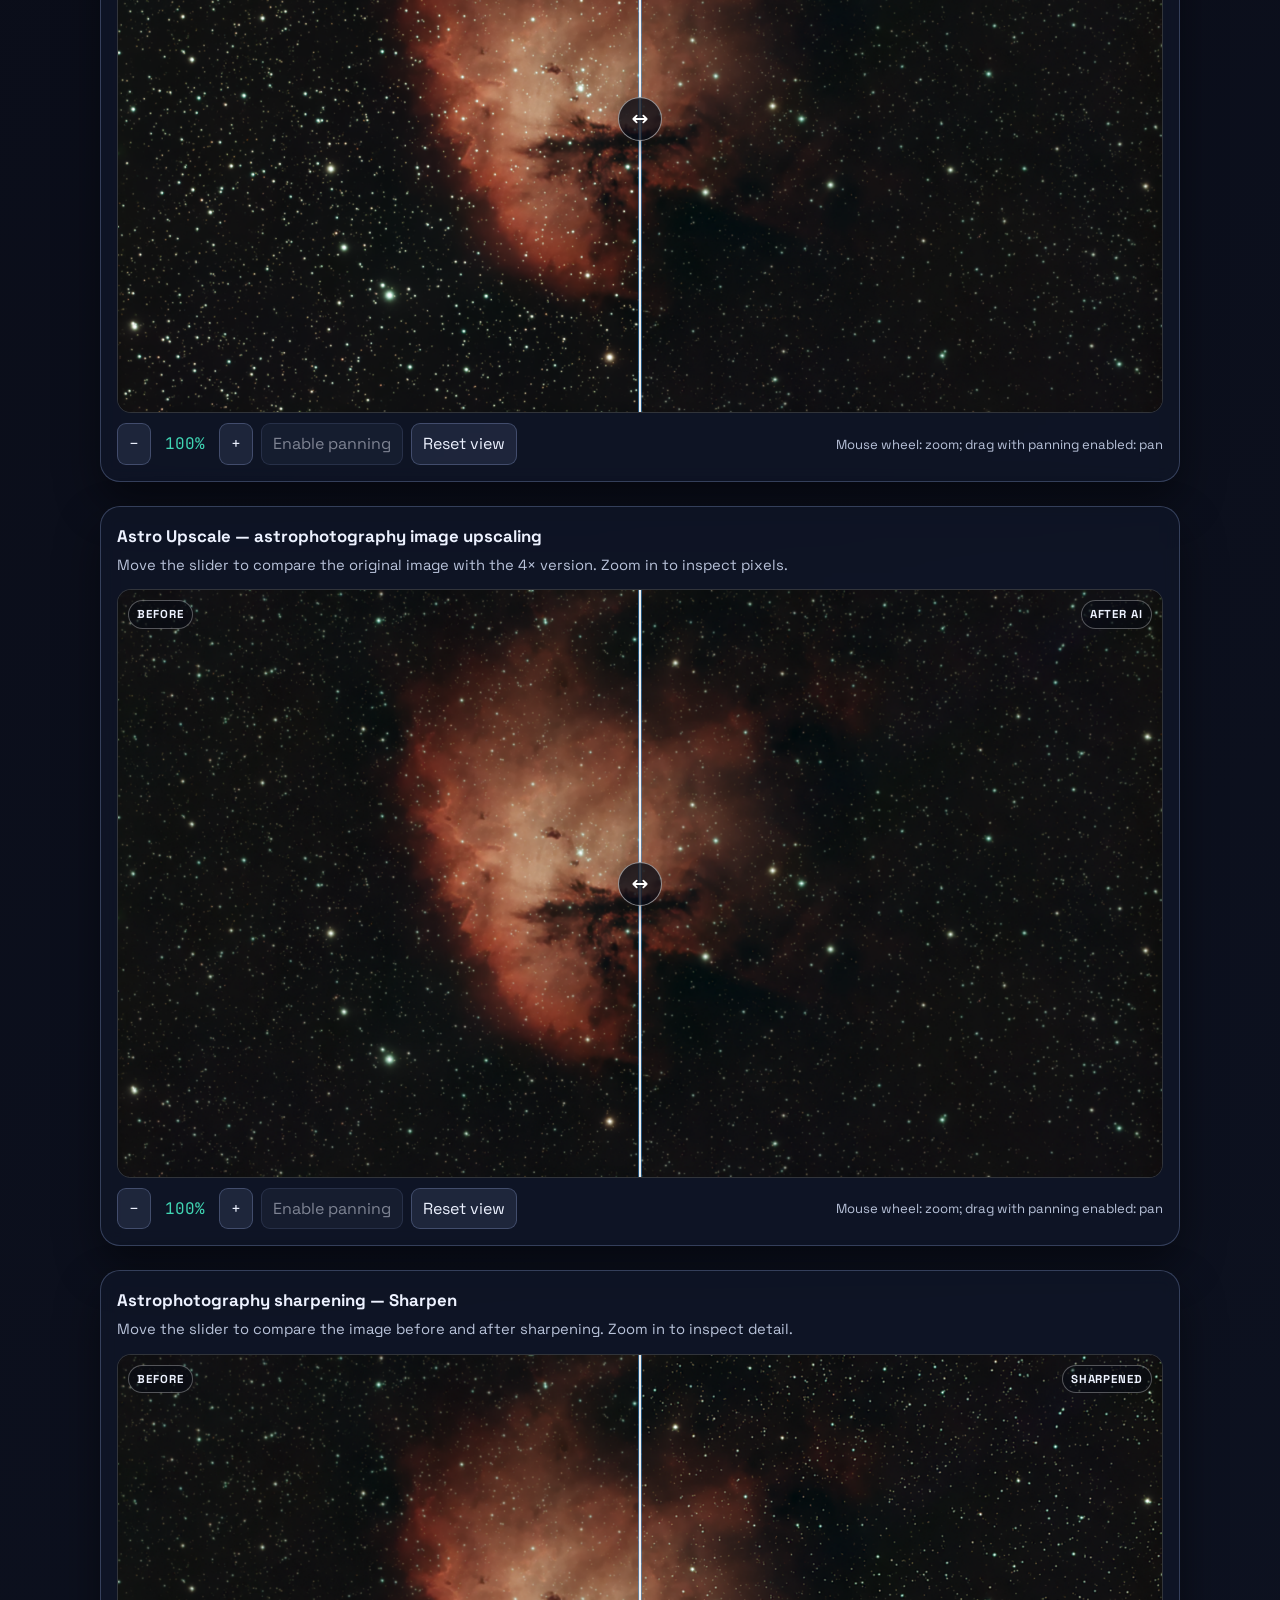
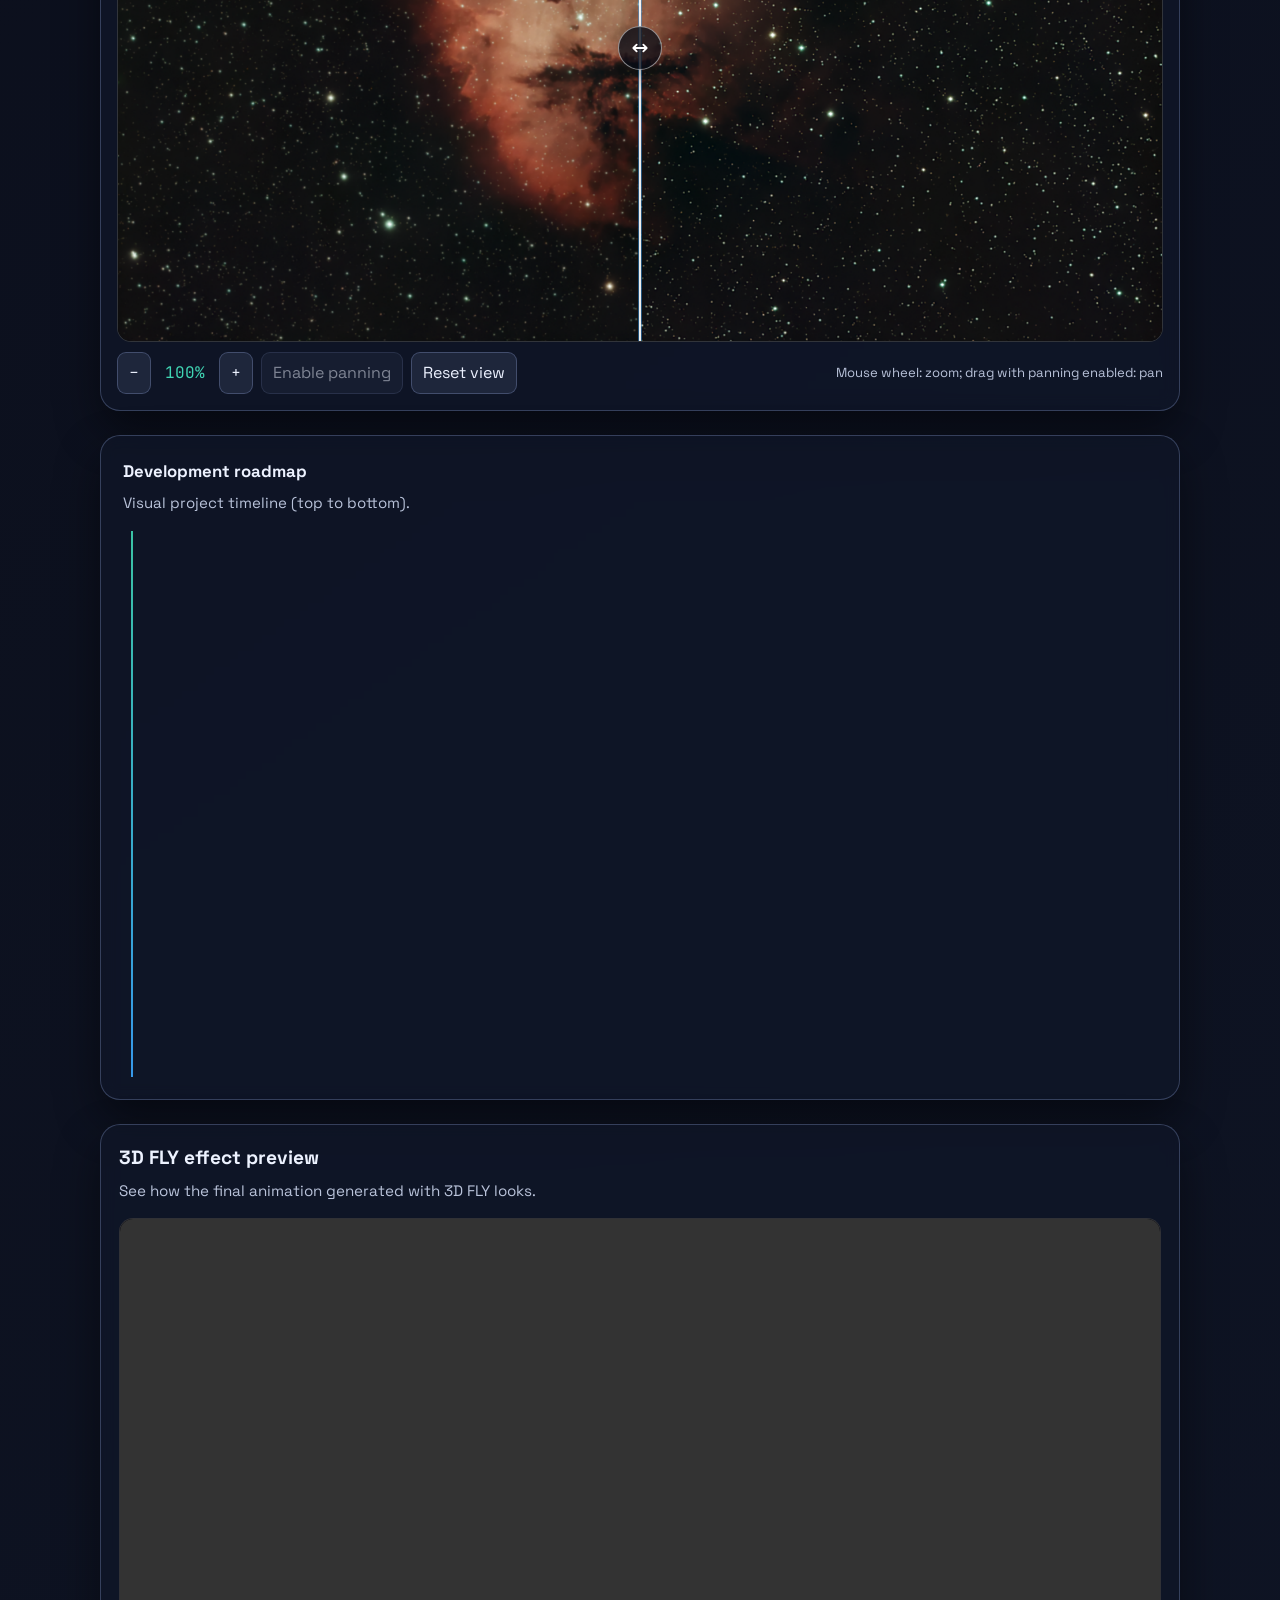
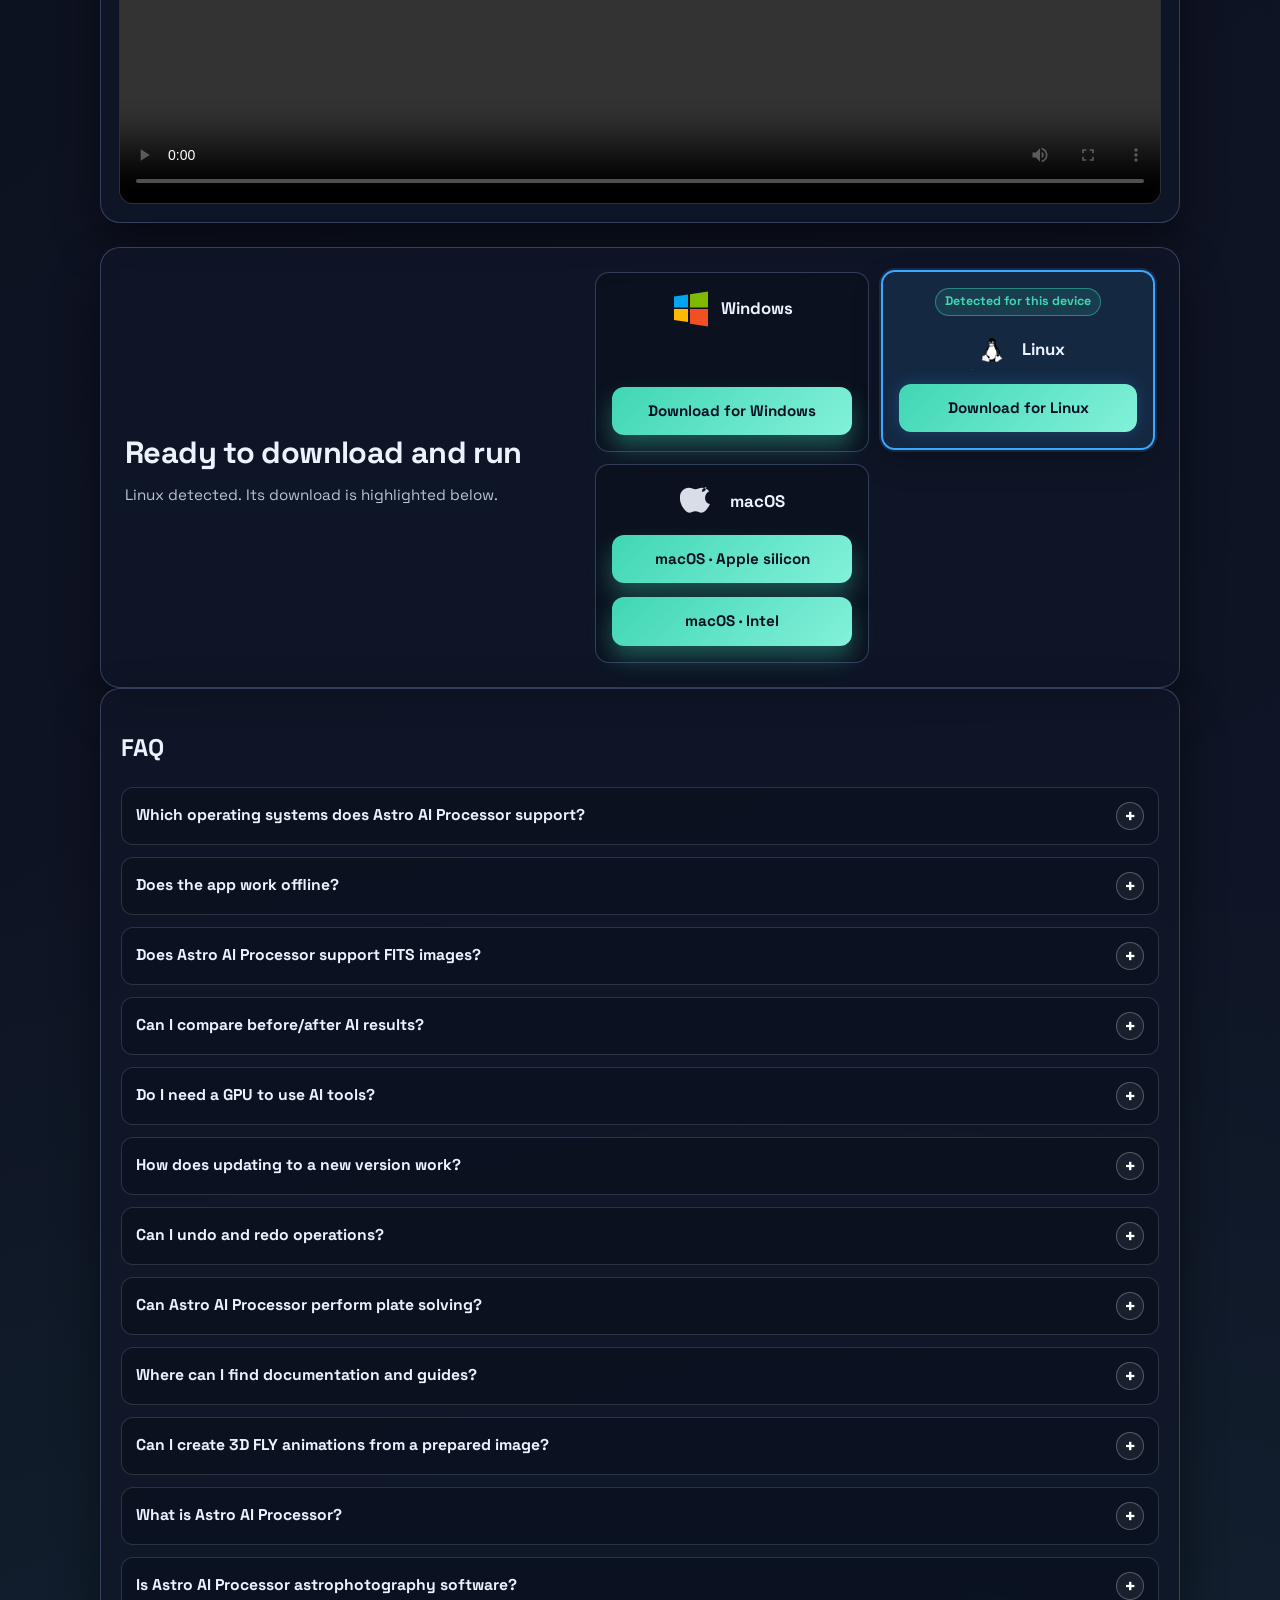
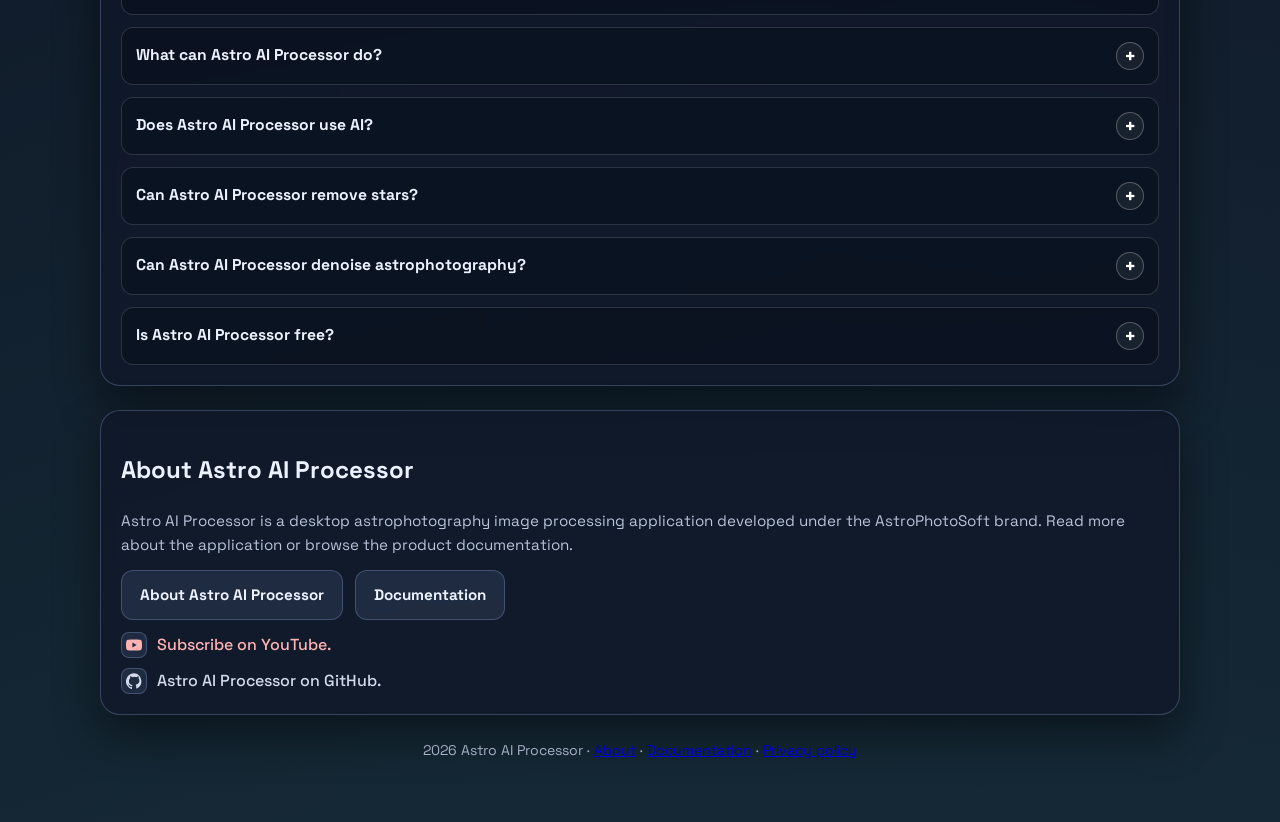
==== commit 950d8898: "Publish release v1.0.1-beta.2 update feed" ====
--- a/index.html
+++ b/index.html
@@ -1444,7 +1444,7 @@
             </svg>
             <span id="txtDownloadWindows">Windows</span>
           </div>
-          <a class="btn" id="btnDownloadWindows" href="https://github.com/Proksima-Centauri/Astro-Ai-Processor/releases/download/v1.0.1-beta.1/Astro-AI-Processor-windows.zip">Pobierz dla Windows</a>
+          <a class="btn" id="btnDownloadWindows" href="https://github.com/Proksima-Centauri/Astro-Ai-Processor/releases/download/v1.0.1-beta.2/Astro-AI-Processor-windows.zip">Pobierz dla Windows</a>
         </article>
         <article class="download-option" id="downloadOptionLinux">
           <span class="download-recommended" id="downloadBadgeLinux" role="status" hidden></span>
@@ -1452,7 +1452,7 @@
             <img src="assets/website/download/linux.png" alt="" aria-hidden="true">
             <span id="txtDownloadLinux">Linux</span>
           </div>
-          <a class="btn" id="btnDownloadLinux" href="https://github.com/Proksima-Centauri/Astro-Ai-Processor/releases/download/v1.0.1-beta.1/Astro-AI-Processor-linux.tar.gz">Pobierz dla Linux</a>
+          <a class="btn" id="btnDownloadLinux" href="https://github.com/Proksima-Centauri/Astro-Ai-Processor/releases/download/v1.0.1-beta.2/Astro-AI-Processor-linux.tar.gz">Pobierz dla Linux</a>
         </article>
         <article class="download-option" id="downloadOptionMac">
           <div class="download-platform">
@@ -1461,8 +1461,8 @@
             </svg>
             <span id="txtDownloadMac">macOS</span>
           </div>
-          <a class="btn" id="btnDownloadMacApple" href="https://github.com/Proksima-Centauri/Astro-Ai-Processor/releases/download/v1.0.1-beta.1/Astro-AI-Processor-macos-arm64.zip">macOS · Apple silicon</a>
-          <a class="btn" id="btnDownloadMacIntel" href="https://github.com/Proksima-Centauri/Astro-Ai-Processor/releases/download/v1.0.1-beta.1/Astro-AI-Processor-macos-intel.zip">macOS · Intel</a>
+          <a class="btn" id="btnDownloadMacApple" href="https://github.com/Proksima-Centauri/Astro-Ai-Processor/releases/download/v1.0.1-beta.2/Astro-AI-Processor-macos-arm64.zip">macOS · Apple silicon</a>
+          <a class="btn" id="btnDownloadMacIntel" href="https://github.com/Proksima-Centauri/Astro-Ai-Processor/releases/download/v1.0.1-beta.2/Astro-AI-Processor-macos-intel.zip">macOS · Intel</a>
         </article>
       </div>
     </section>
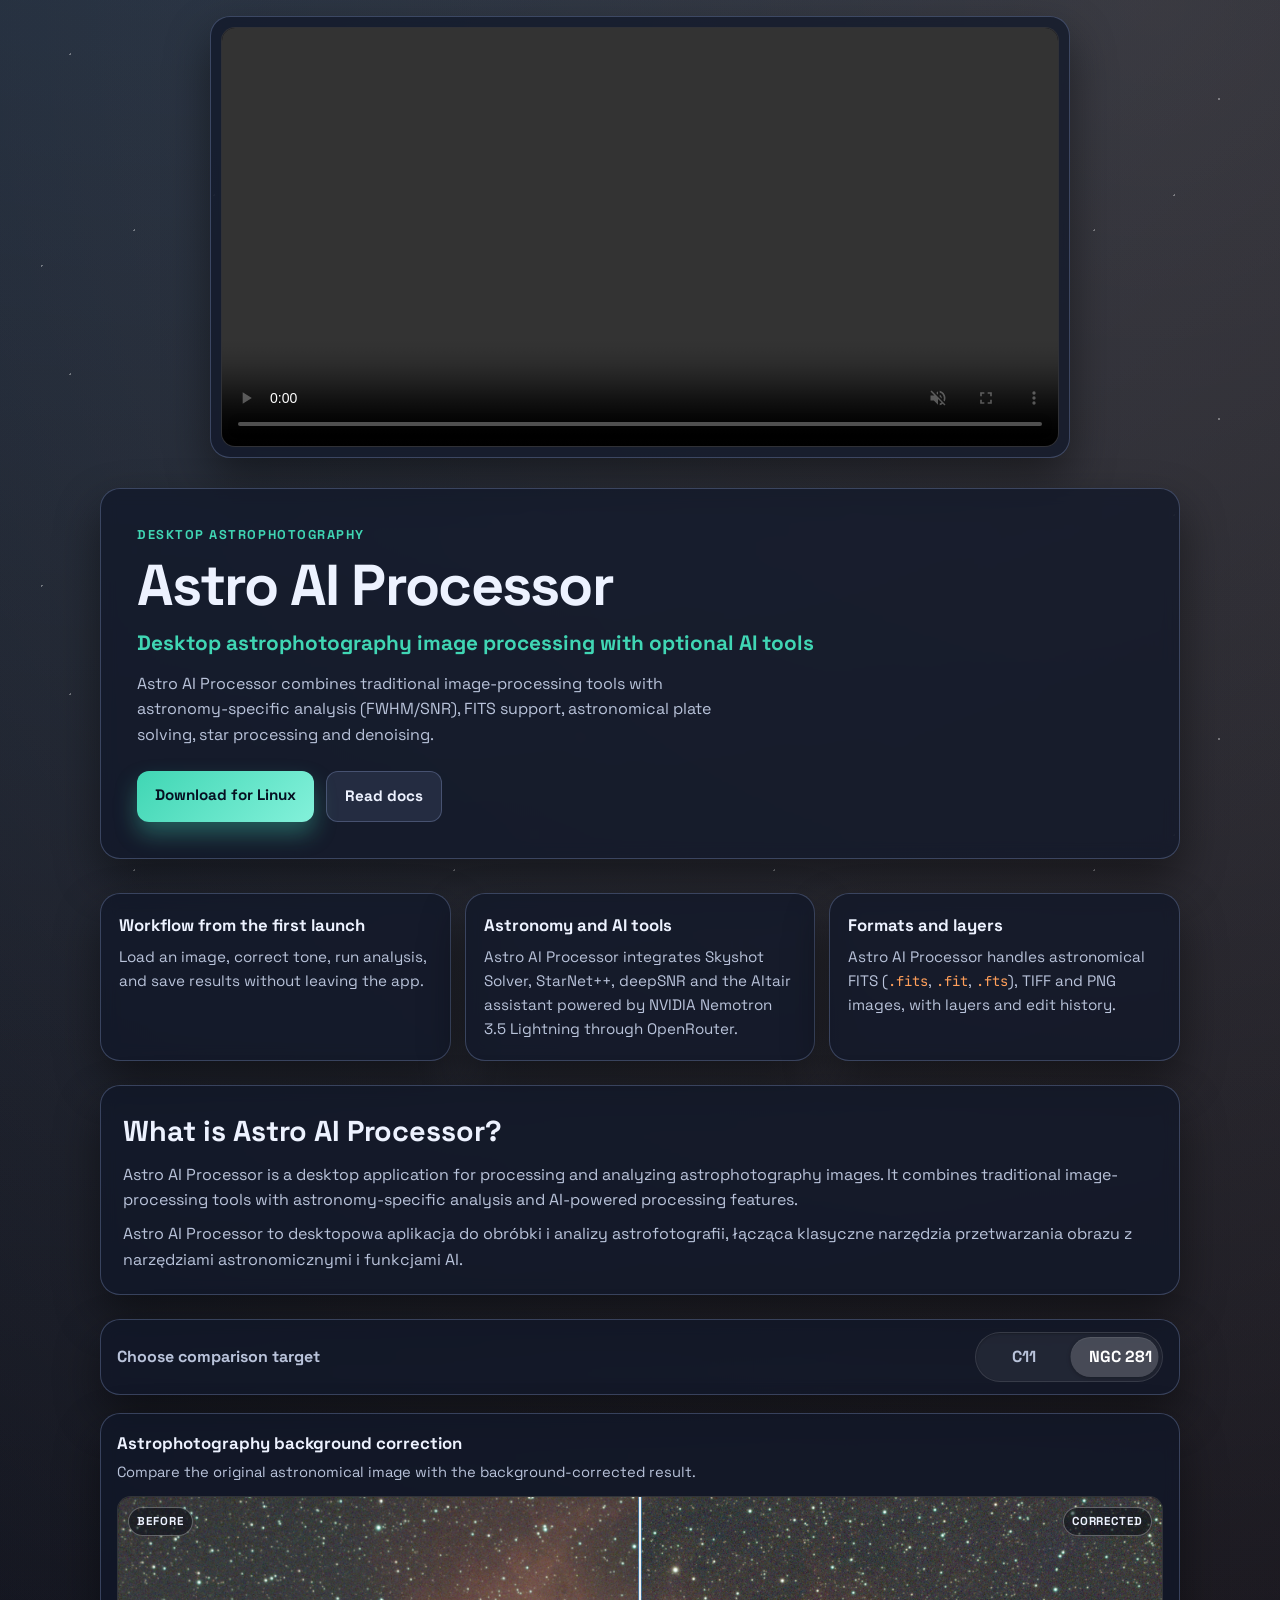
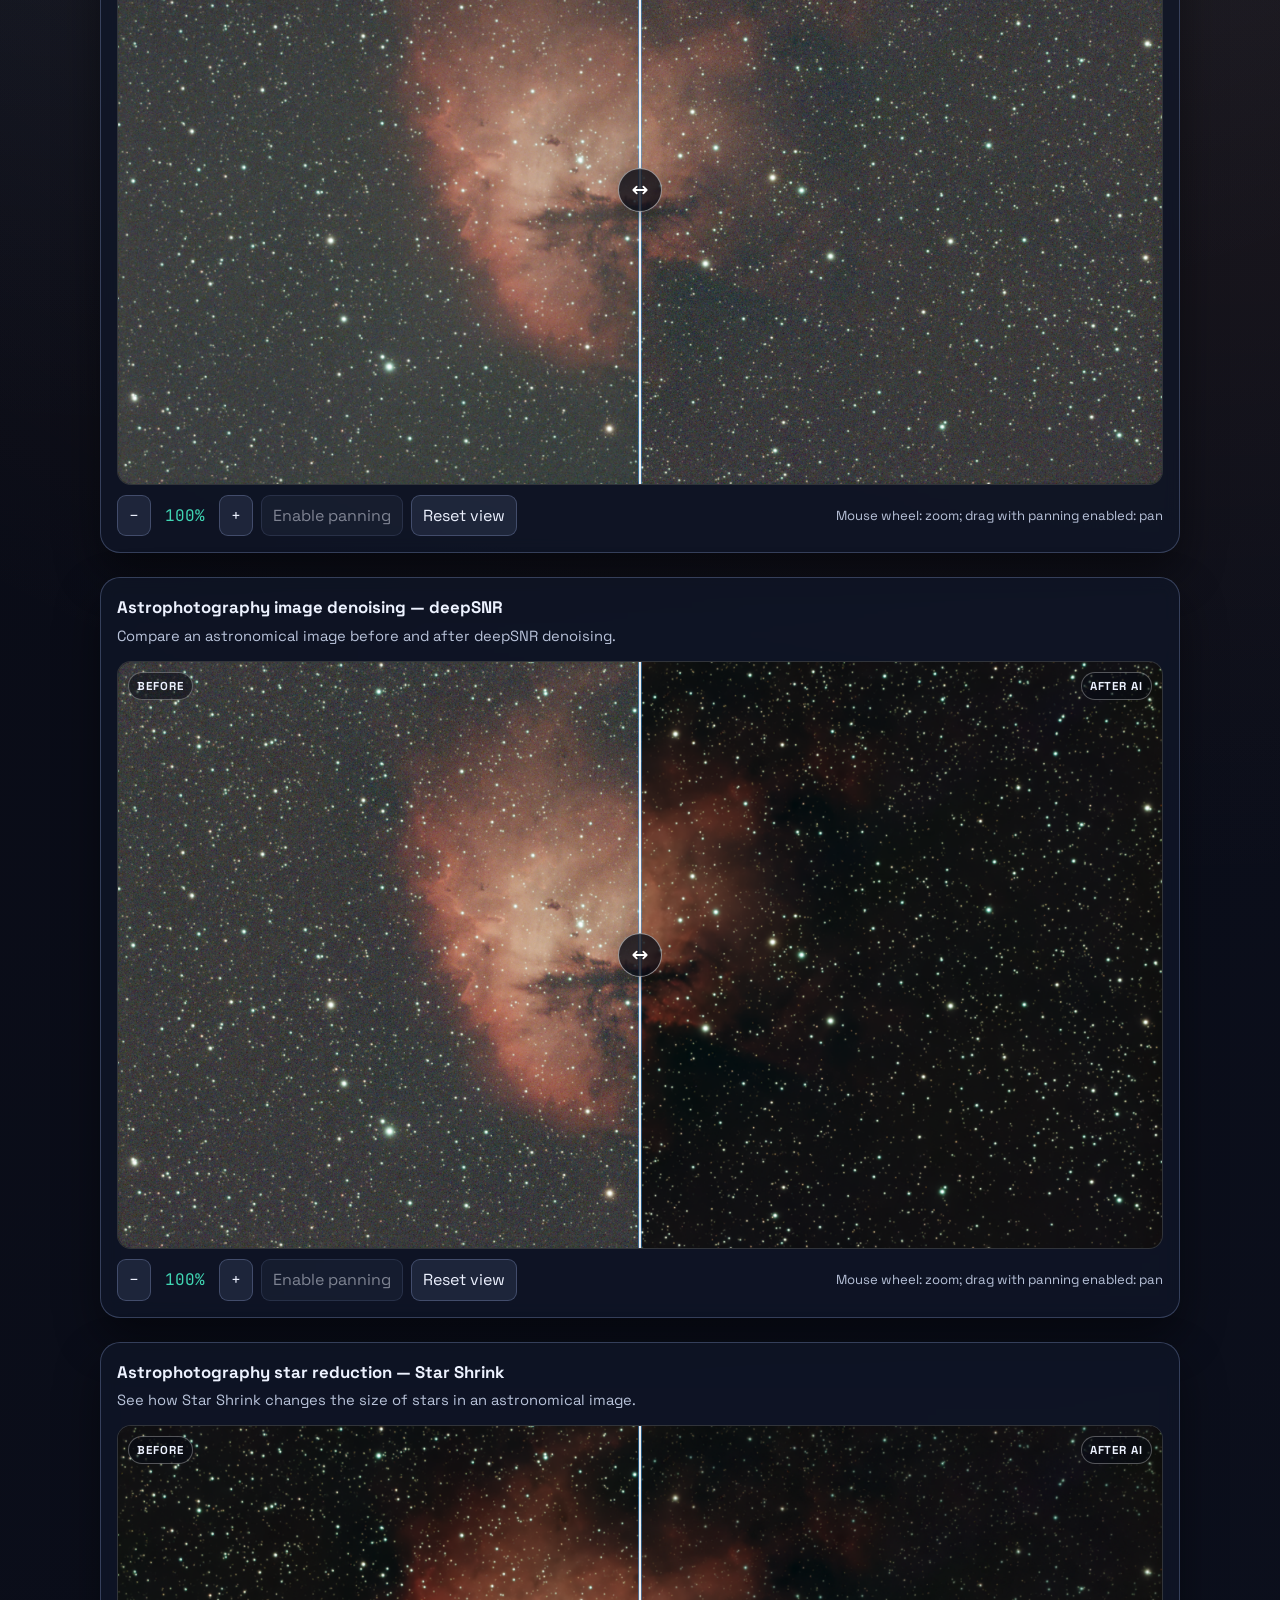
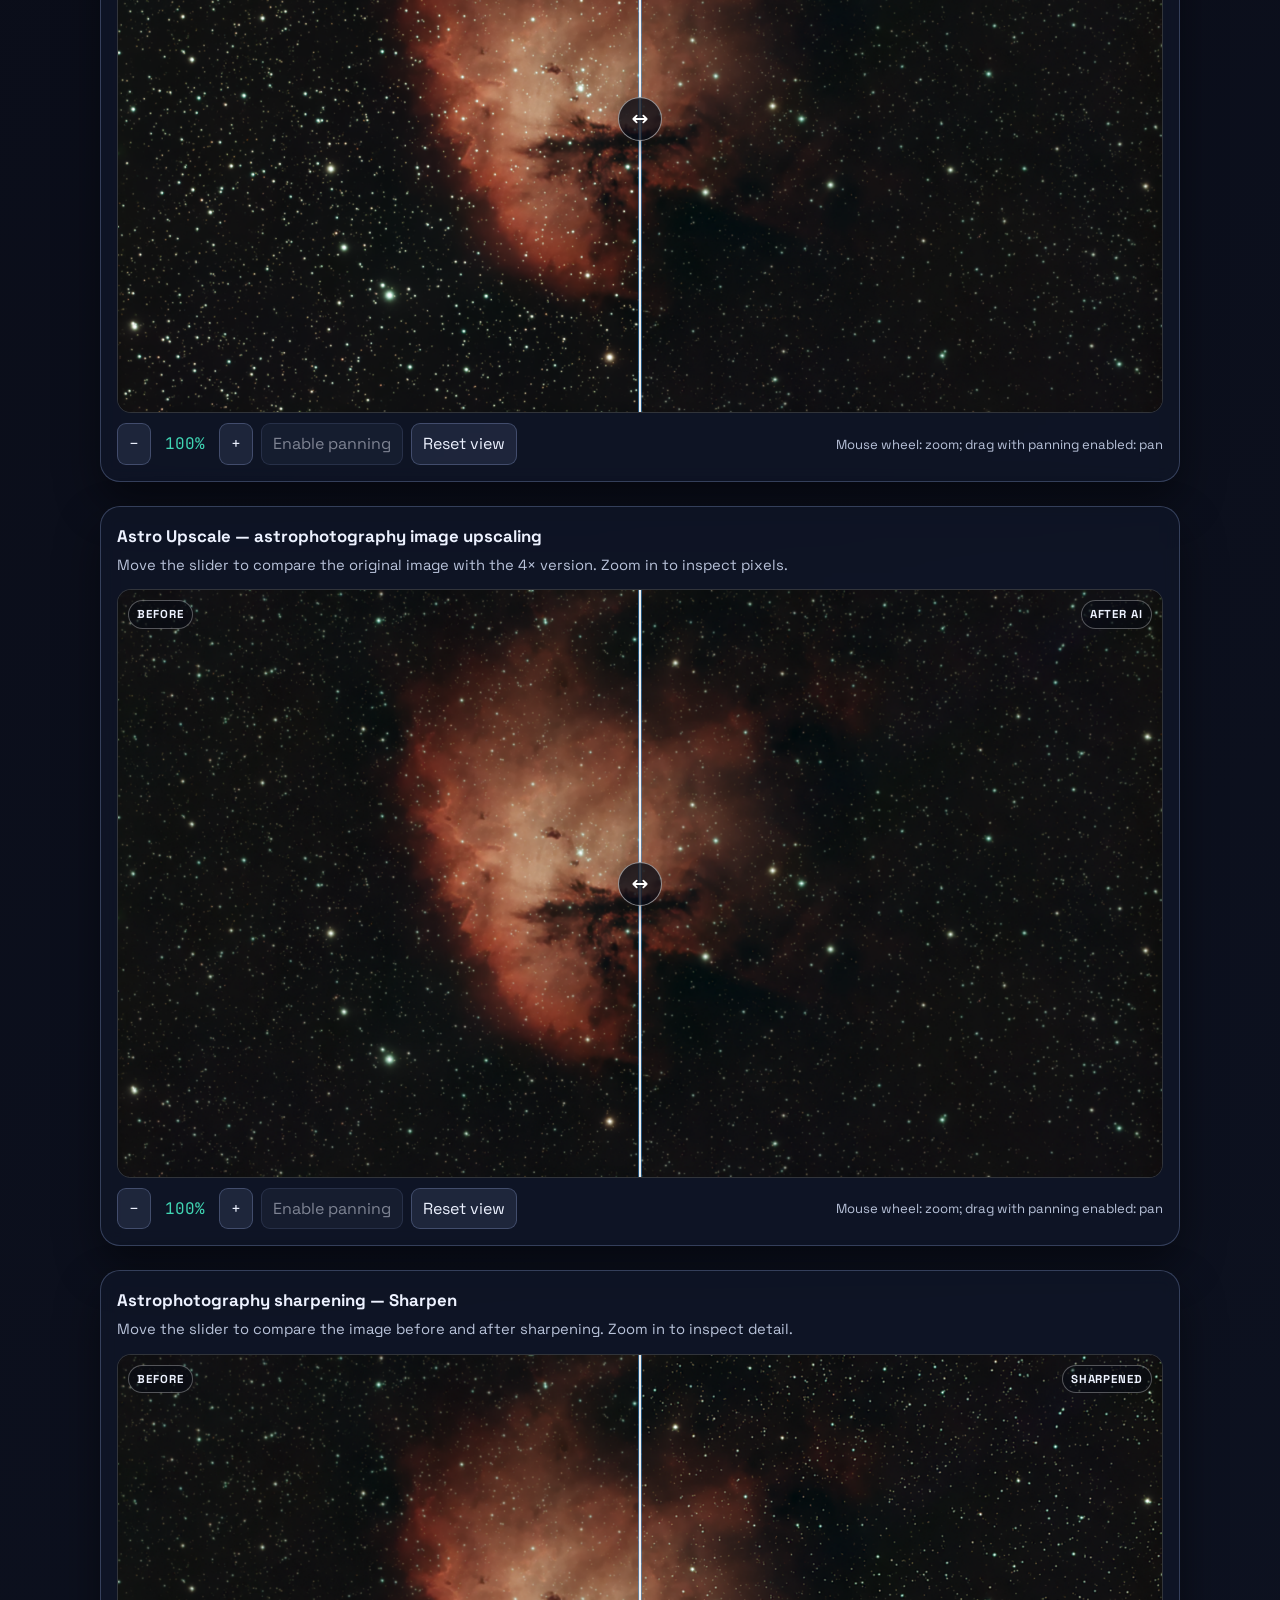
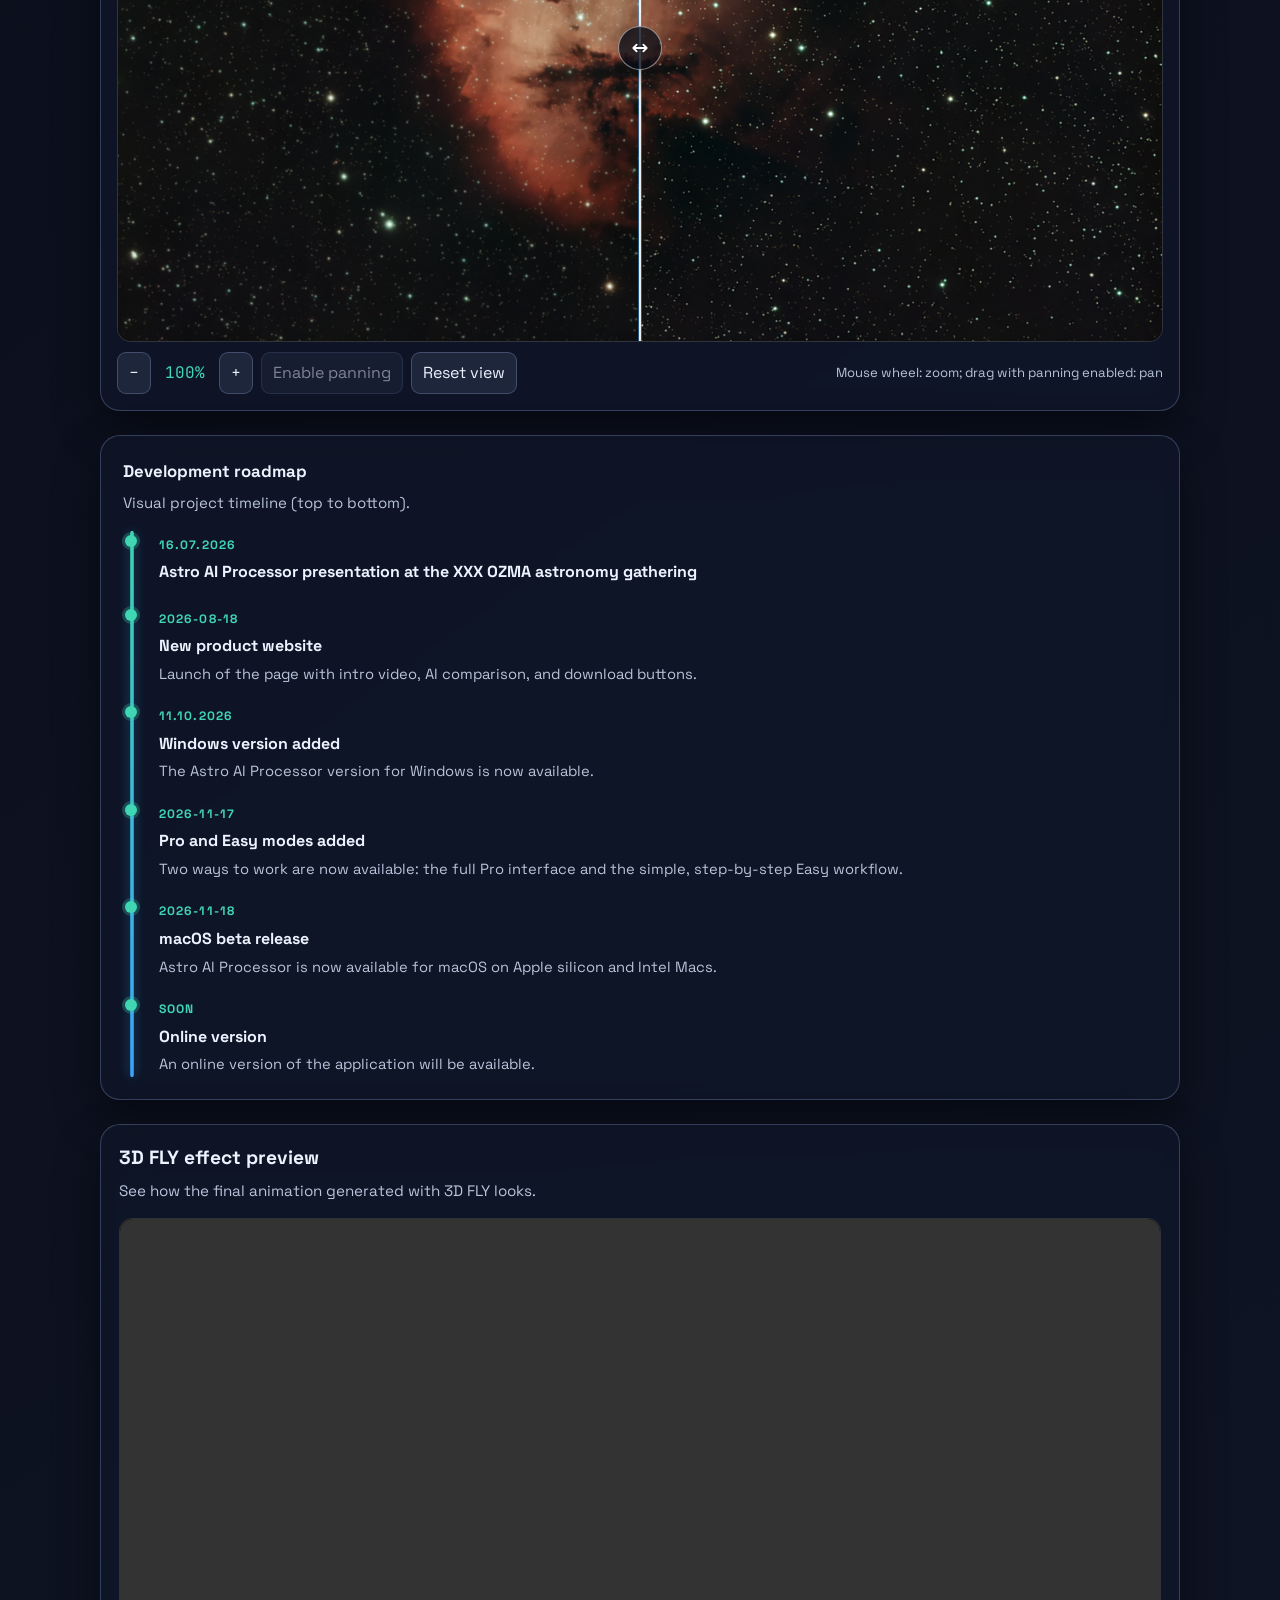
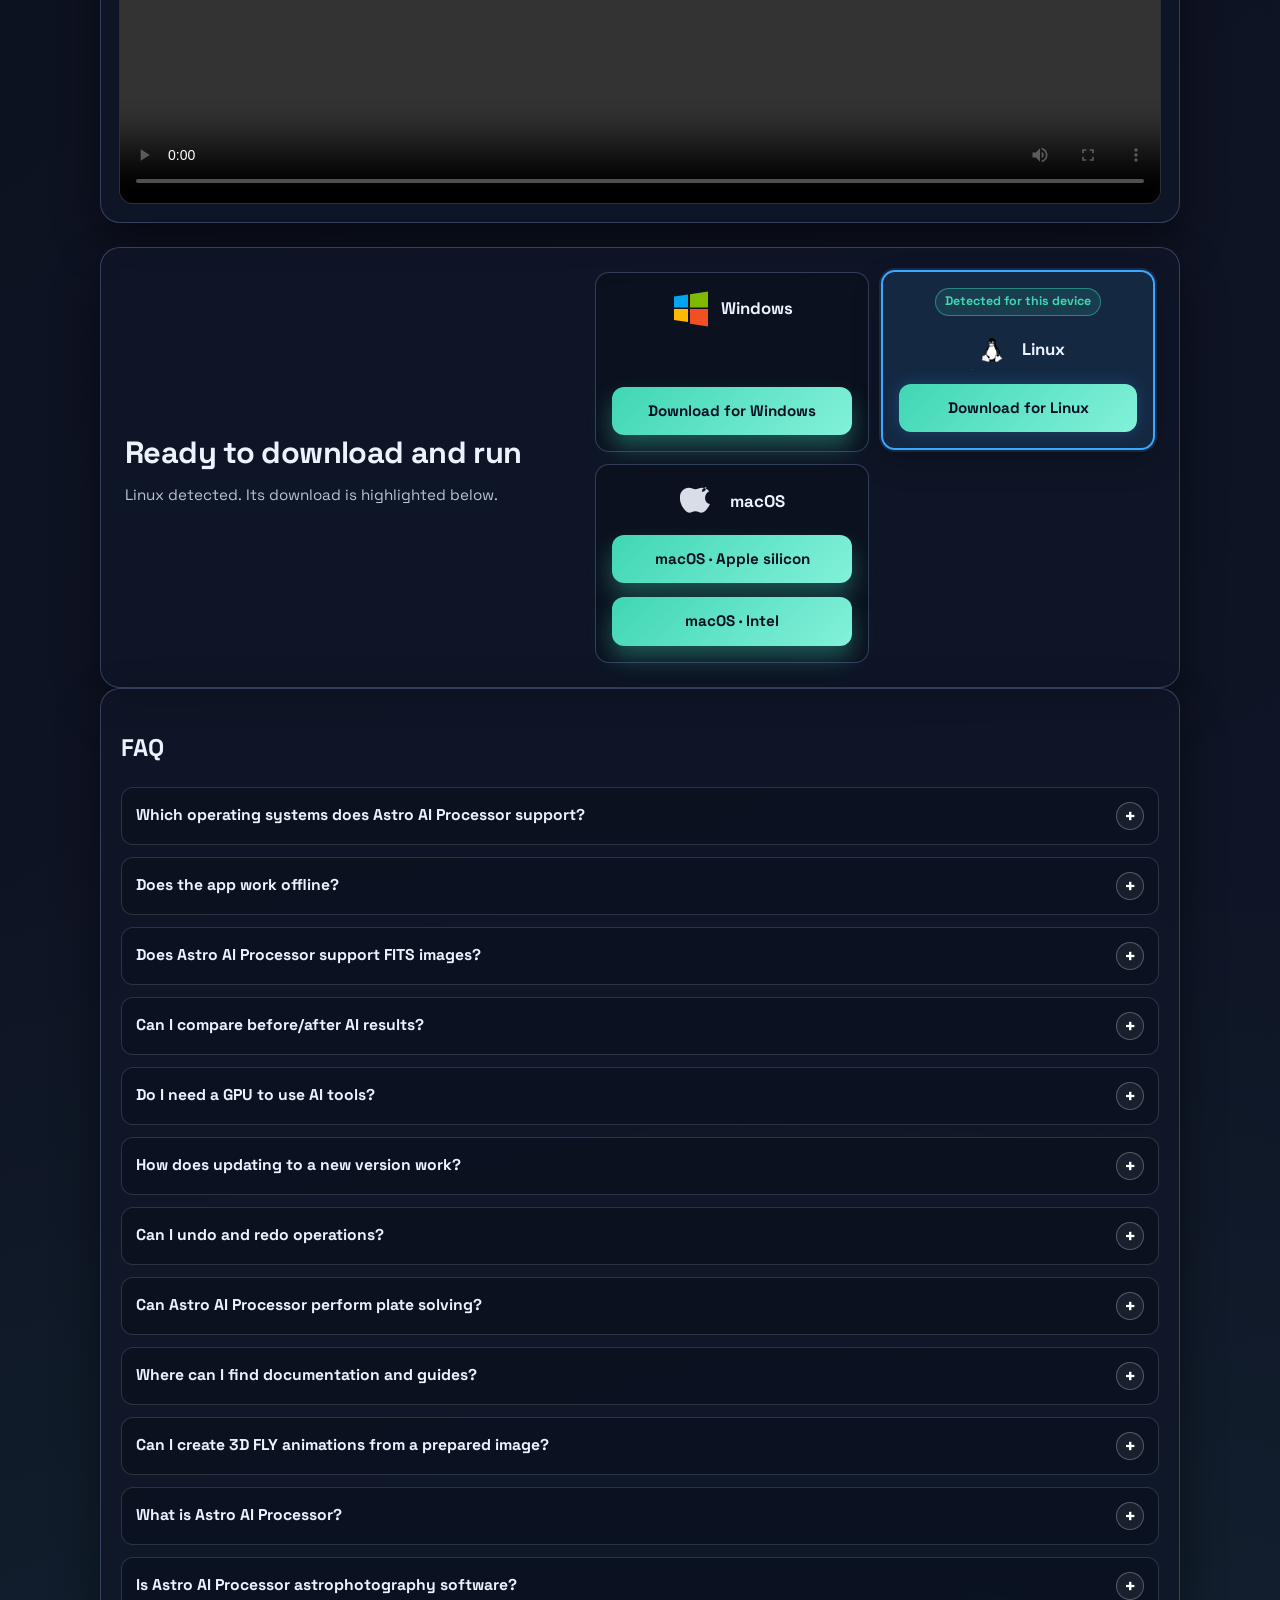
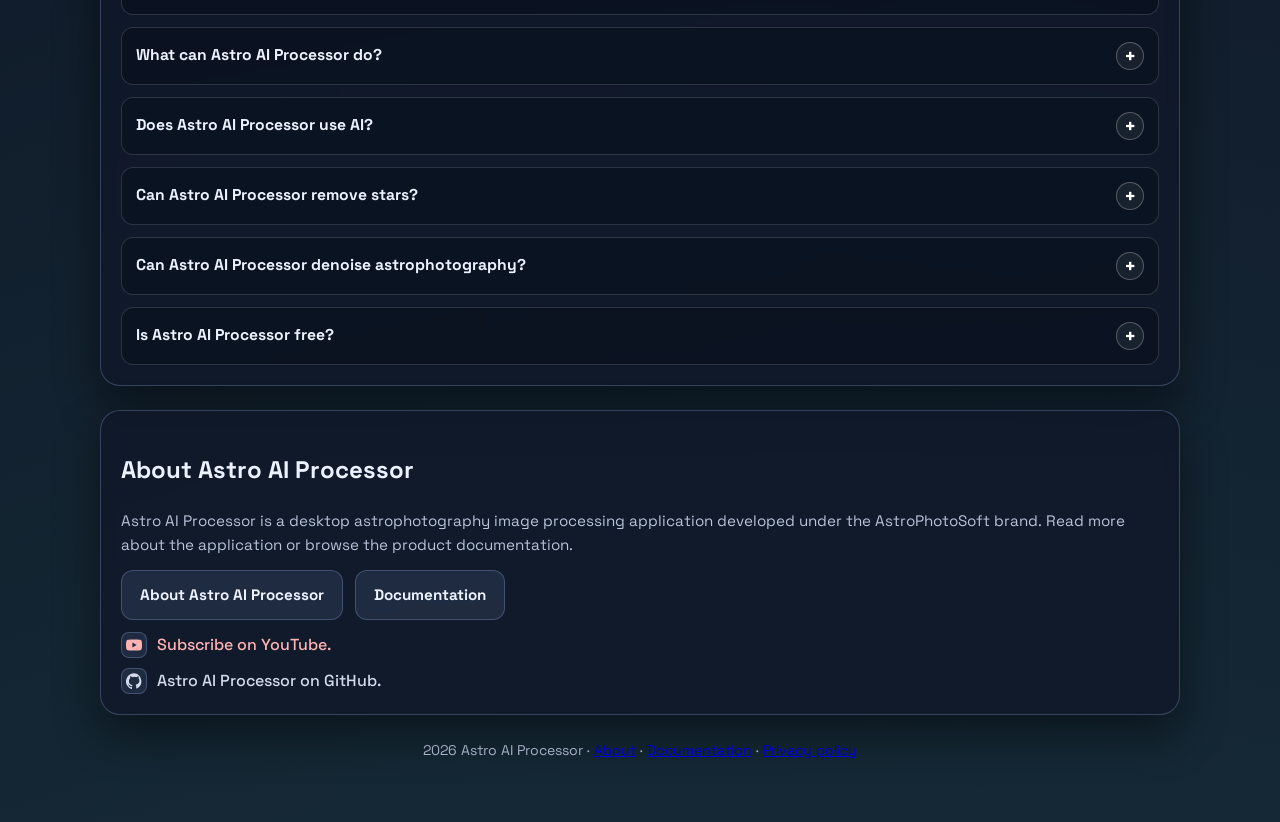
==== commit 479e5a47: "Add Altair backend and improve easy workflow" ====
--- a/index.html
+++ b/index.html
@@ -76,7 +76,7 @@
             {
               "@type": "Question",
               "name": "Does Astro AI Processor use AI?",
-              "acceptedAnswer": { "@type": "Answer", "text": "Yes. Optional AI tools include the deepSNR and StarNet++ integrations and Altair powered by NVIDIA Nemotron 3 Super through OpenRouter. Altair requires internet access and an OpenRouter API key." }
+              "acceptedAnswer": { "@type": "Answer", "text": "Yes. Optional AI tools include the deepSNR and StarNet++ integrations and Altair powered by NVIDIA Nemotron 3.5 Lightning through OpenRouter. Altair requires internet access and an OpenRouter API key." }
             },
             {
               "@type": "Question",
@@ -1271,7 +1271,7 @@
       </article>
       <article class="feature card">
         <h3 id="txtFeature2Title">Narzedzia astro i AI</h3>
-        <p id="txtFeature2Body">Integracja ze Skyshot Solver, StarNet++, deepSNR i asystentem Altair korzystającym z Nemotron 3 Super przez OpenRouter.</p>
+        <p id="txtFeature2Body">Integracja ze Skyshot Solver, StarNet++, deepSNR i asystentem Altair korzystającym z Nemotron 3.5 Lightning przez OpenRouter.</p>
       </article>
       <article class="feature card">
         <h3 id="txtFeature3Title">Formaty i warstwy</h3>
@@ -1601,7 +1601,7 @@
         <li>
           <details class="faq-item">
             <summary><span id="txtFaqQ14">Does Astro AI Processor use AI?</span><span class="faq-toggle" aria-hidden="true">+</span></summary>
-            <div class="faq-answer"><p id="txtFaqA14">Yes. Optional AI tools include the deepSNR and StarNet++ integrations and Altair powered by NVIDIA Nemotron 3 Super through OpenRouter. Altair requires internet access and an OpenRouter API key. Astro Upscale is traditional, non-generative image resampling.</p></div>
+            <div class="faq-answer"><p id="txtFaqA14">Yes. Optional AI tools include the deepSNR and StarNet++ integrations and Altair powered by NVIDIA Nemotron 3.5 Lightning through OpenRouter. Altair requires internet access and an OpenRouter API key. Astro Upscale is traditional, non-generative image resampling.</p></div>
           </details>
         </li>
         <li>
@@ -1674,7 +1674,7 @@
         txtFeature1Title: "Workflow od razu po starcie",
         txtFeature1Body: "Wczytaj obraz, popraw tonalnosc, uruchom analize i zapisz wynik bez opuszczania aplikacji.",
         txtFeature2Title: "Narzędzia astronomiczne i AI",
-        txtFeature2Body: "Astro AI Processor integruje Skyshot Solver, StarNet++, deepSNR i asystenta Altair z NVIDIA Nemotron 3 Super przez OpenRouter.",
+        txtFeature2Body: "Astro AI Processor integruje Skyshot Solver, StarNet++, deepSNR i asystenta Altair z NVIDIA Nemotron 3.5 Lightning przez OpenRouter.",
         txtFeature3Title: "Formaty i warstwy",
         txtFeature3Body: "Astro AI Processor obsługuje astronomiczne FITS (<code>.fits</code>, <code>.fit</code>, <code>.fts</code>), TIFF i PNG, a także warstwy i historię edycji.",
         txtCompare1Title: "Odszumianie astrofotografii — deepSNR",
@@ -1786,7 +1786,7 @@
         txtFeature1Title: "Workflow from the first launch",
         txtFeature1Body: "Load an image, correct tone, run analysis, and save results without leaving the app.",
         txtFeature2Title: "Astronomy and AI tools",
-        txtFeature2Body: "Astro AI Processor integrates Skyshot Solver, StarNet++, deepSNR and the Altair assistant powered by NVIDIA Nemotron 3 Super through OpenRouter.",
+        txtFeature2Body: "Astro AI Processor integrates Skyshot Solver, StarNet++, deepSNR and the Altair assistant powered by NVIDIA Nemotron 3.5 Lightning through OpenRouter.",
         txtFeature3Title: "Formats and layers",
         txtFeature3Body: "Astro AI Processor handles astronomical FITS (<code>.fits</code>, <code>.fit</code>, <code>.fts</code>), TIFF and PNG images, with layers and edit history.",
         txtCompare1Title: "Astrophotography image denoising — deepSNR",
@@ -1868,7 +1868,7 @@
         txtFaqQ13: "What can Astro AI Processor do?",
         txtFaqA13: "It edits and analyzes astronomical images, processes FITS files, measures star and image metrics, performs plate solving, and offers optional star-removal and denoising tools.",
         txtFaqQ14: "Does Astro AI Processor use AI?",
-        txtFaqA14: "Yes. Optional AI tools include the deepSNR and StarNet++ integrations and Altair powered by NVIDIA Nemotron 3 Super through OpenRouter. Altair requires internet access and an OpenRouter API key. Astro Upscale is traditional, non-generative image resampling.",
+        txtFaqA14: "Yes. Optional AI tools include the deepSNR and StarNet++ integrations and Altair powered by NVIDIA Nemotron 3.5 Lightning through OpenRouter. Altair requires internet access and an OpenRouter API key. Astro Upscale is traditional, non-generative image resampling.",
         txtFaqQ15: "Can Astro AI Processor remove stars?",
         txtFaqA15: "Yes. Astro AI Processor can use StarNet++ for star removal when the StarNet++ command-line tool is installed and configured.",
         txtFaqQ16: "Can Astro AI Processor denoise astrophotography?",
@@ -1898,7 +1898,7 @@
         txtFeature1Title: "Direkt startklarer Workflow",
         txtFeature1Body: "Laden Sie ein Bild, korrigieren Sie die Tonwerte, starten Sie eine Analyse und speichern Sie das Ergebnis, ohne die App zu verlassen.",
         txtFeature2Title: "Astronomie- und KI-Werkzeuge",
-        txtFeature2Body: "Astro AI Processor integriert Skyshot Solver, StarNet++, deepSNR und den Altair-Assistenten mit NVIDIA Nemotron 3 Super über OpenRouter.",
+        txtFeature2Body: "Astro AI Processor integriert Skyshot Solver, StarNet++, deepSNR und den Altair-Assistenten mit NVIDIA Nemotron 3.5 Lightning über OpenRouter.",
         txtFeature3Title: "Formate und Ebenen",
         txtFeature3Body: "Astro AI Processor unterstützt astronomische FITS-Dateien (<code>.fits</code>, <code>.fit</code>, <code>.fts</code>), TIFF und PNG sowie Ebenen und einen Bearbeitungsverlauf.",
         txtCompare1Title: "Astrofotografien entrauschen — deepSNR",
@@ -2010,7 +2010,7 @@
         txtFeature1Title: "Flujo de trabajo desde el inicio",
         txtFeature1Body: "Carga una imagen, corrige los tonos, ejecuta un análisis y guarda el resultado sin salir de la aplicación.",
         txtFeature2Title: "Herramientas de astronomía e IA",
-        txtFeature2Body: "Astro AI Processor integra Skyshot Solver, StarNet++, deepSNR y el asistente Altair con NVIDIA Nemotron 3 Super a través de OpenRouter.",
+        txtFeature2Body: "Astro AI Processor integra Skyshot Solver, StarNet++, deepSNR y el asistente Altair con NVIDIA Nemotron 3.5 Lightning a través de OpenRouter.",
         txtFeature3Title: "Formatos y capas",
         txtFeature3Body: "Astro AI Processor admite FITS astronómicos (<code>.fits</code>, <code>.fit</code>, <code>.fts</code>), TIFF y PNG, además de capas e historial de edición.",
         txtCompare1Title: "Reducción de ruido en astrofotografía — deepSNR",
@@ -2092,7 +2092,7 @@
         txtFaqQ13: "¿Qué se puede hacer con Astro AI Processor?",
         txtFaqA13: "Permite editar y analizar imágenes astronómicas, procesar FITS, medir estrellas e imágenes, resolver astrometría y usar herramientas opcionales para eliminar estrellas y reducir ruido.",
         txtFaqQ14: "¿Astro AI Processor utiliza IA?",
-        txtFaqA14: "Incluye integraciones opcionales con deepSNR y StarNet++ y Altair con NVIDIA Nemotron 3 Super a través de OpenRouter. Altair requiere conexión a Internet y una clave API de OpenRouter. Astro Upscale es un reescalado tradicional, no generativo.",
+        txtFaqA14: "Incluye integraciones opcionales con deepSNR y StarNet++ y Altair con NVIDIA Nemotron 3.5 Lightning a través de OpenRouter. Altair requiere conexión a Internet y una clave API de OpenRouter. Astro Upscale es un reescalado tradicional, no generativo.",
         txtFaqQ15: "¿Astro AI Processor puede eliminar estrellas?",
         txtFaqA15: "Sí. Puede integrar StarNet++ para eliminar estrellas si la herramienta de línea de comandos está instalada y configurada.",
         txtFaqQ16: "¿Astro AI Processor reduce el ruido de astrofotografías?",
@@ -2122,7 +2122,7 @@
         txtFeature1Title: "Un flux de travail immédiat",
         txtFeature1Body: "Chargez une image, corrigez les tons, lancez une analyse et enregistrez le résultat sans quitter l’application.",
         txtFeature2Title: "Outils d’astronomie et d’IA",
-        txtFeature2Body: "Astro AI Processor intègre Skyshot Solver, StarNet++, deepSNR et l’assistant Altair avec NVIDIA Nemotron 3 Super via OpenRouter.",
+        txtFeature2Body: "Astro AI Processor intègre Skyshot Solver, StarNet++, deepSNR et l’assistant Altair avec NVIDIA Nemotron 3.5 Lightning via OpenRouter.",
         txtFeature3Title: "Formats et calques",
         txtFeature3Body: "Astro AI Processor prend en charge les fichiers FITS astronomiques (<code>.fits</code>, <code>.fit</code>, <code>.fts</code>), TIFF et PNG, ainsi que les calques et l’historique des modifications.",
         txtCompare1Title: "Réduction du bruit en astrophotographie — deepSNR",
@@ -2204,7 +2204,7 @@
         txtFaqQ13: "Que peut faire Astro AI Processor ?",
         txtFaqA13: "Il permet de modifier et d’analyser des images astronomiques, de traiter des fichiers FITS, de mesurer les étoiles et les images, d’effectuer une résolution astrométrique et d’utiliser des outils optionnels de suppression des étoiles et de réduction du bruit.",
         txtFaqQ14: "Astro AI Processor utilise-t-il l’IA ?",
-        txtFaqA14: "Les outils optionnels comprennent deepSNR, StarNet++ et Altair avec NVIDIA Nemotron 3 Super via OpenRouter. Altair nécessite une connexion Internet et une clé API OpenRouter. Astro Upscale est un rééchantillonnage classique, non génératif.",
+        txtFaqA14: "Les outils optionnels comprennent deepSNR, StarNet++ et Altair avec NVIDIA Nemotron 3.5 Lightning via OpenRouter. Altair nécessite une connexion Internet et une clé API OpenRouter. Astro Upscale est un rééchantillonnage classique, non génératif.",
         txtFaqQ15: "Astro AI Processor peut-il supprimer les étoiles ?",
         txtFaqA15: "Oui. L’application peut utiliser StarNet++ pour supprimer les étoiles si son outil en ligne de commande est installé et configuré.",
         txtFaqQ16: "Astro AI Processor réduit-il le bruit des astrophotographies ?",
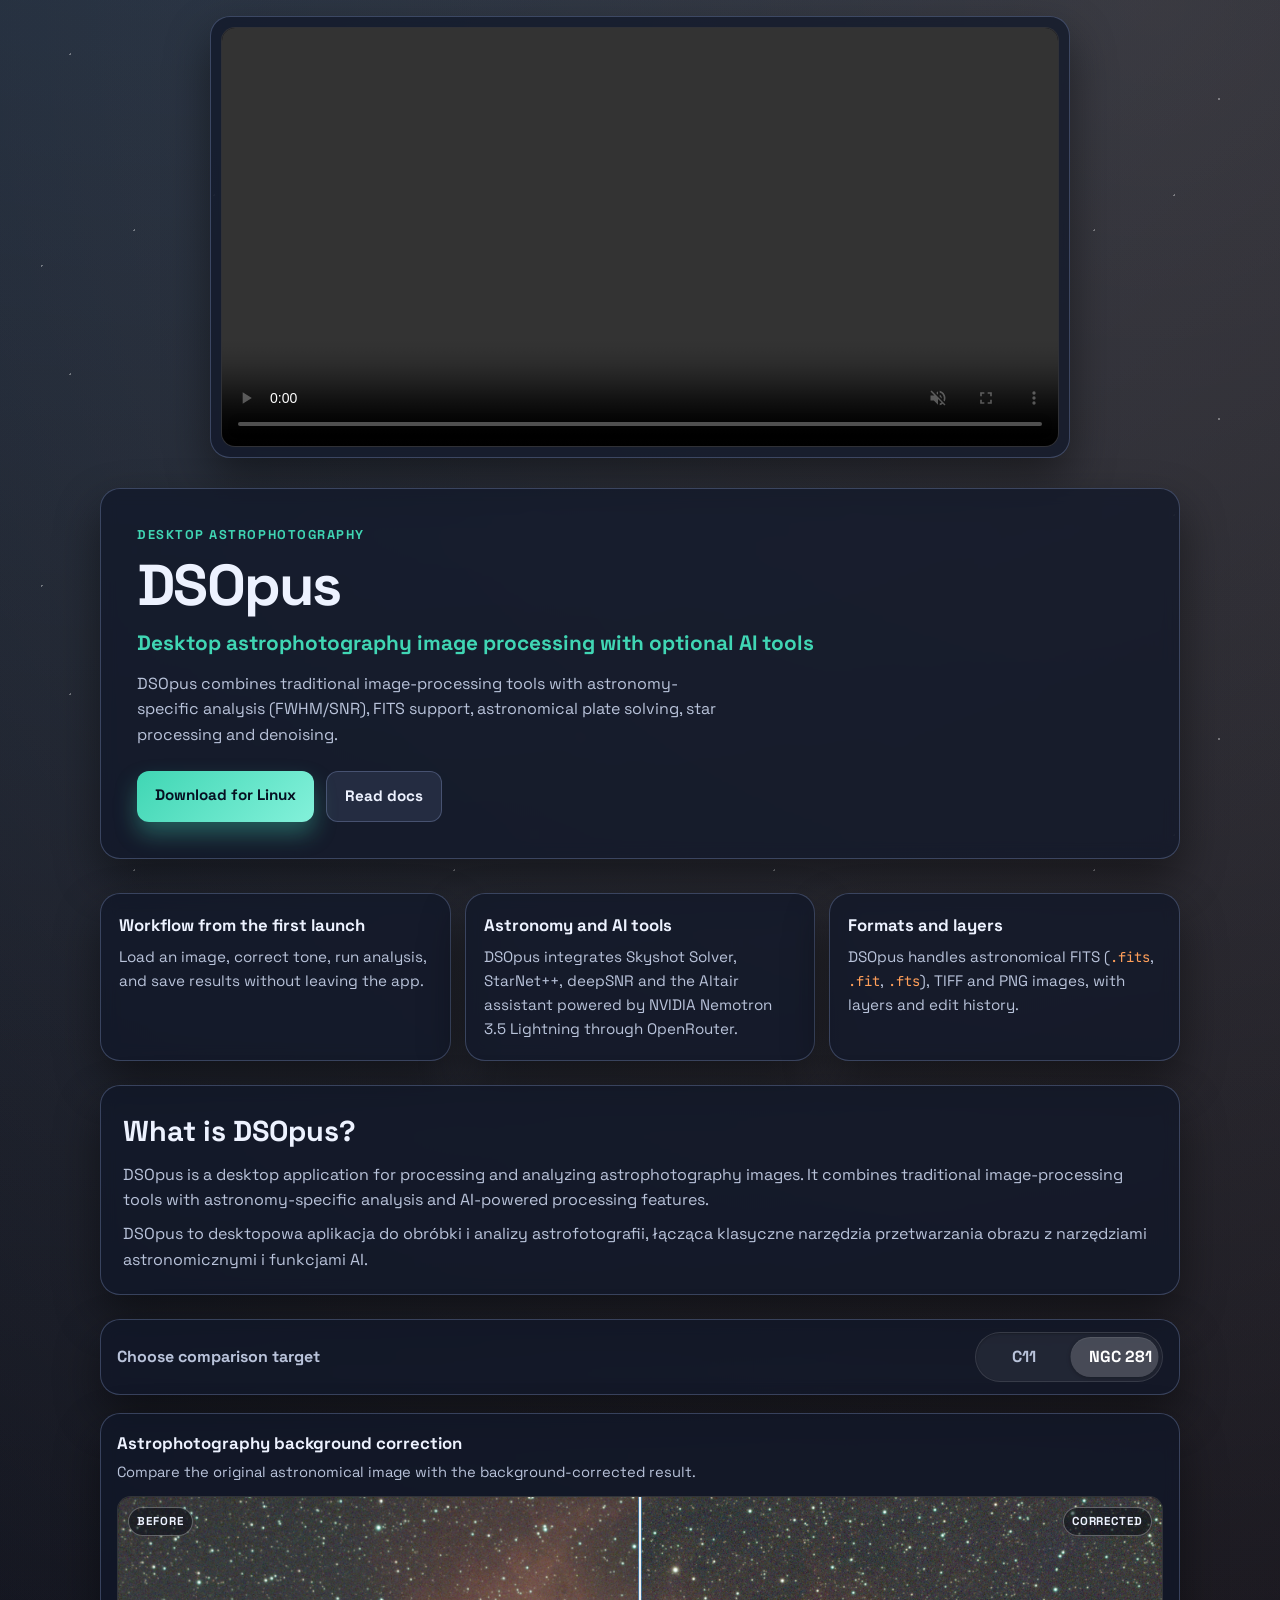
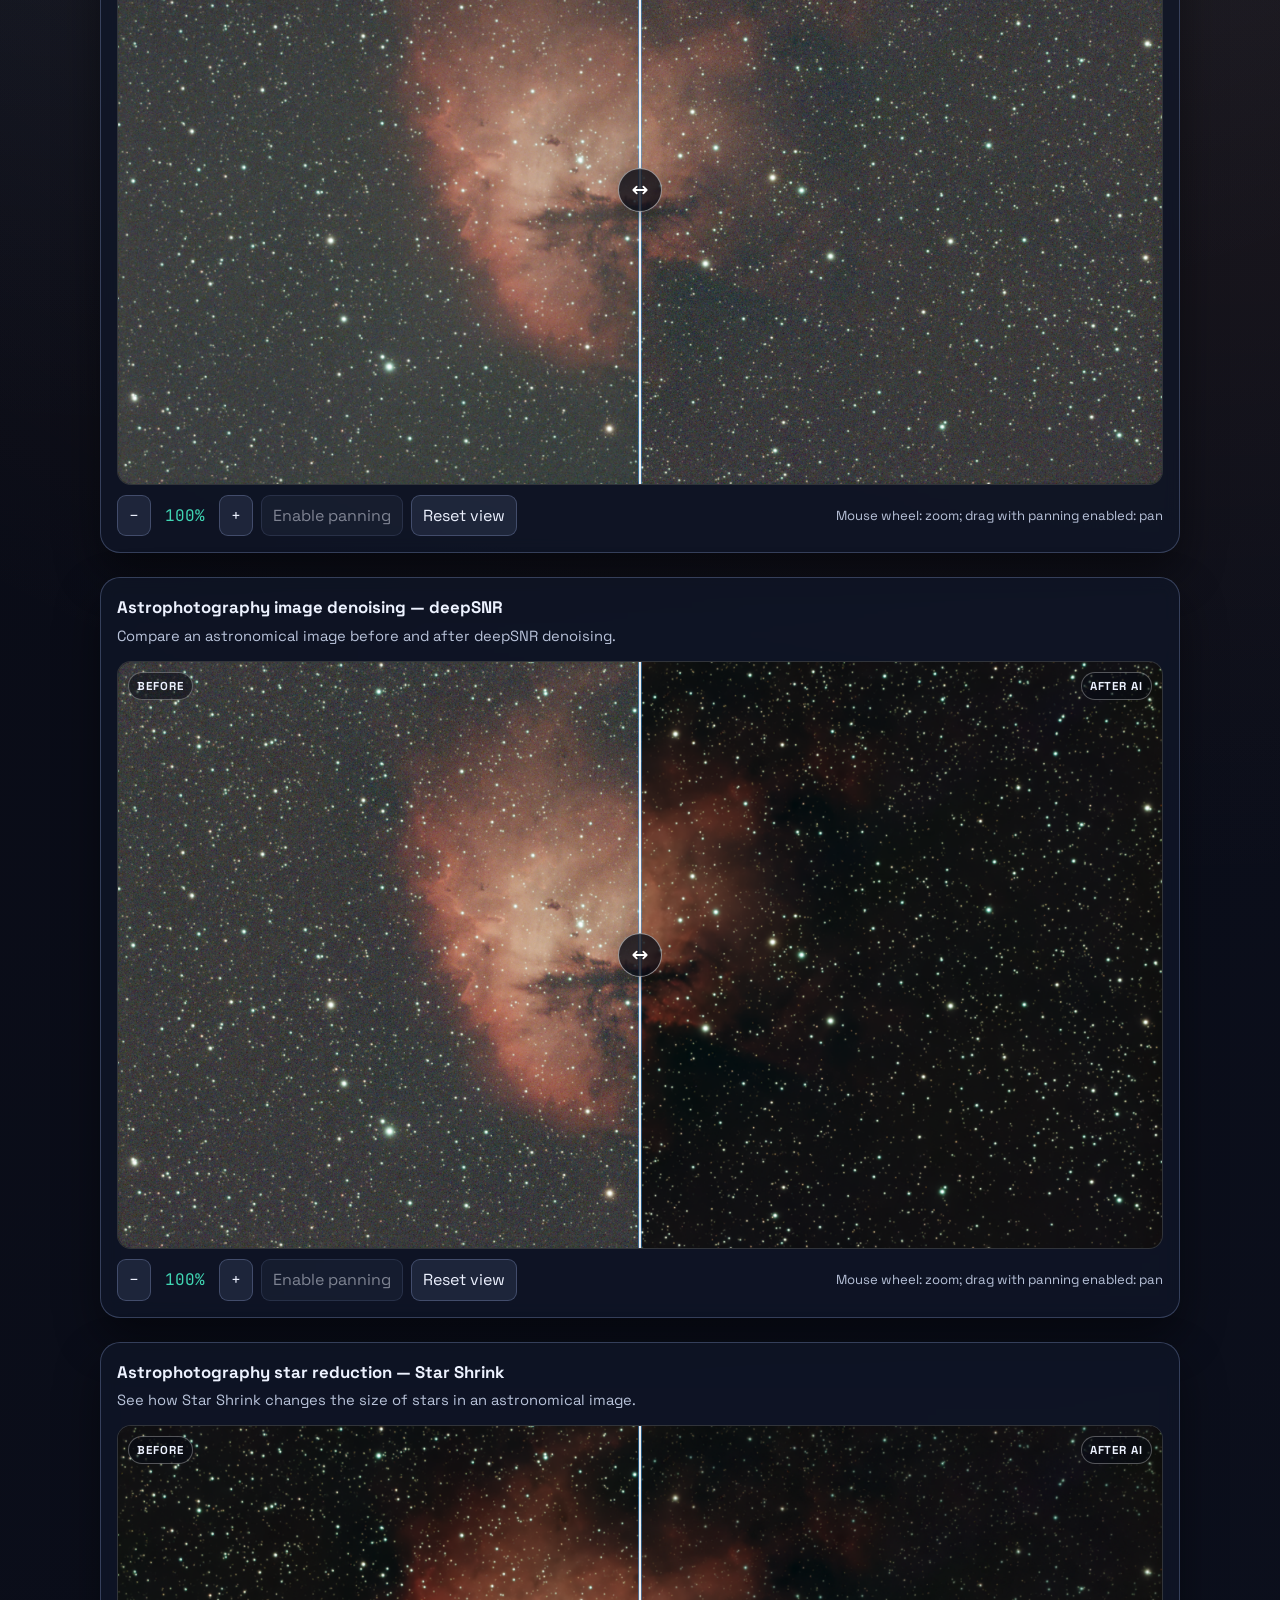
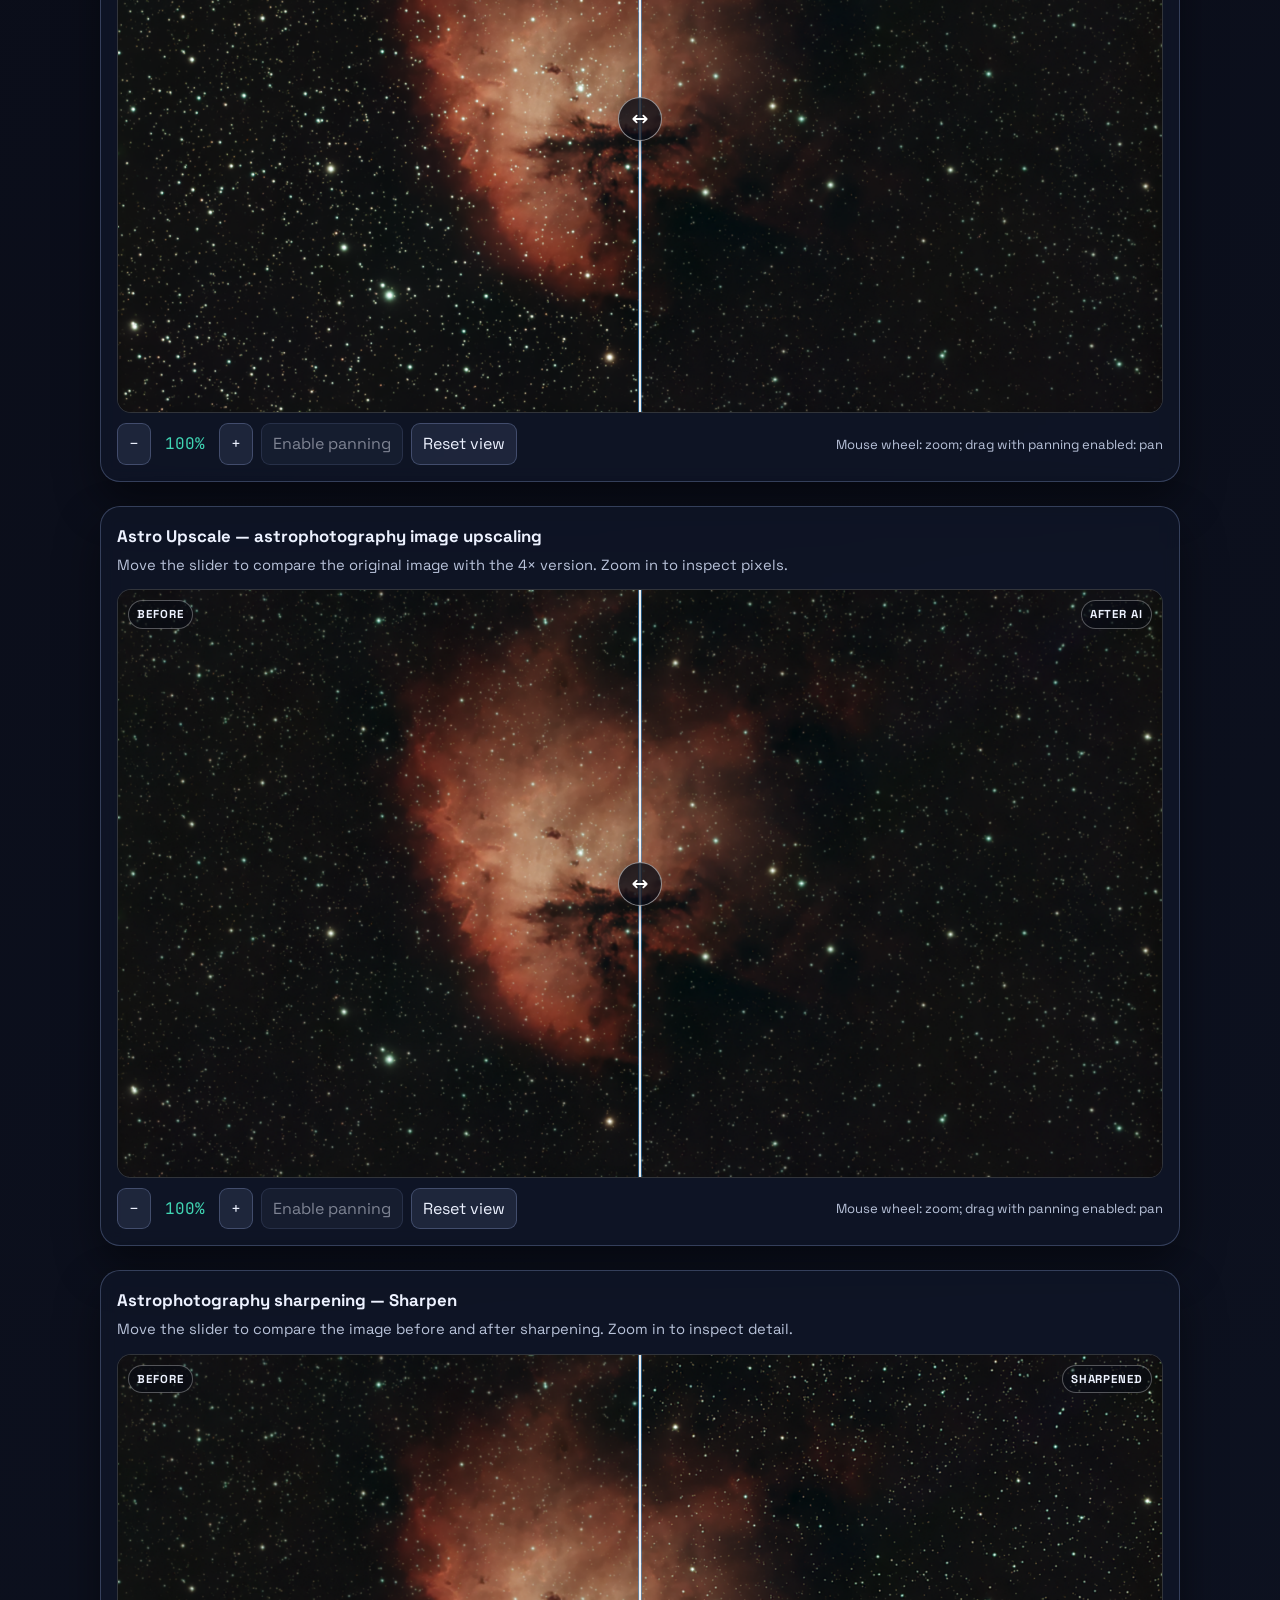
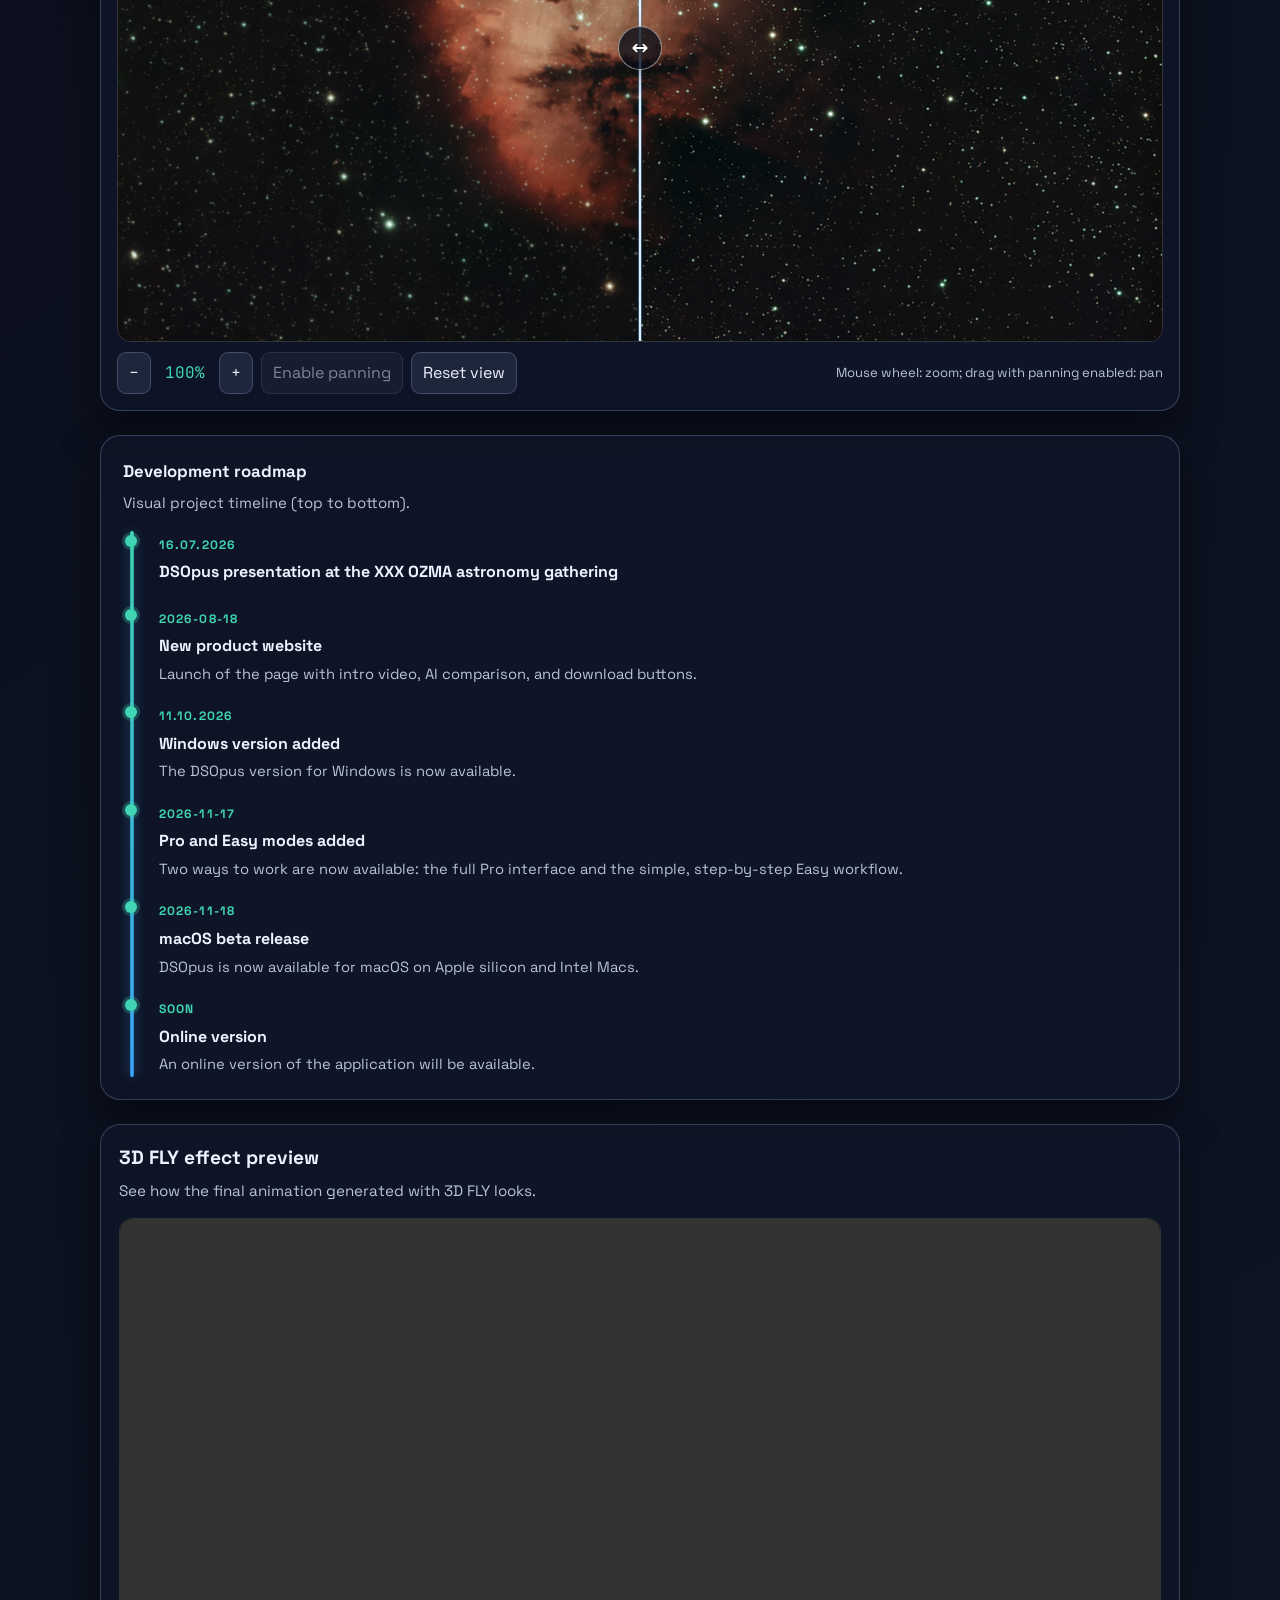
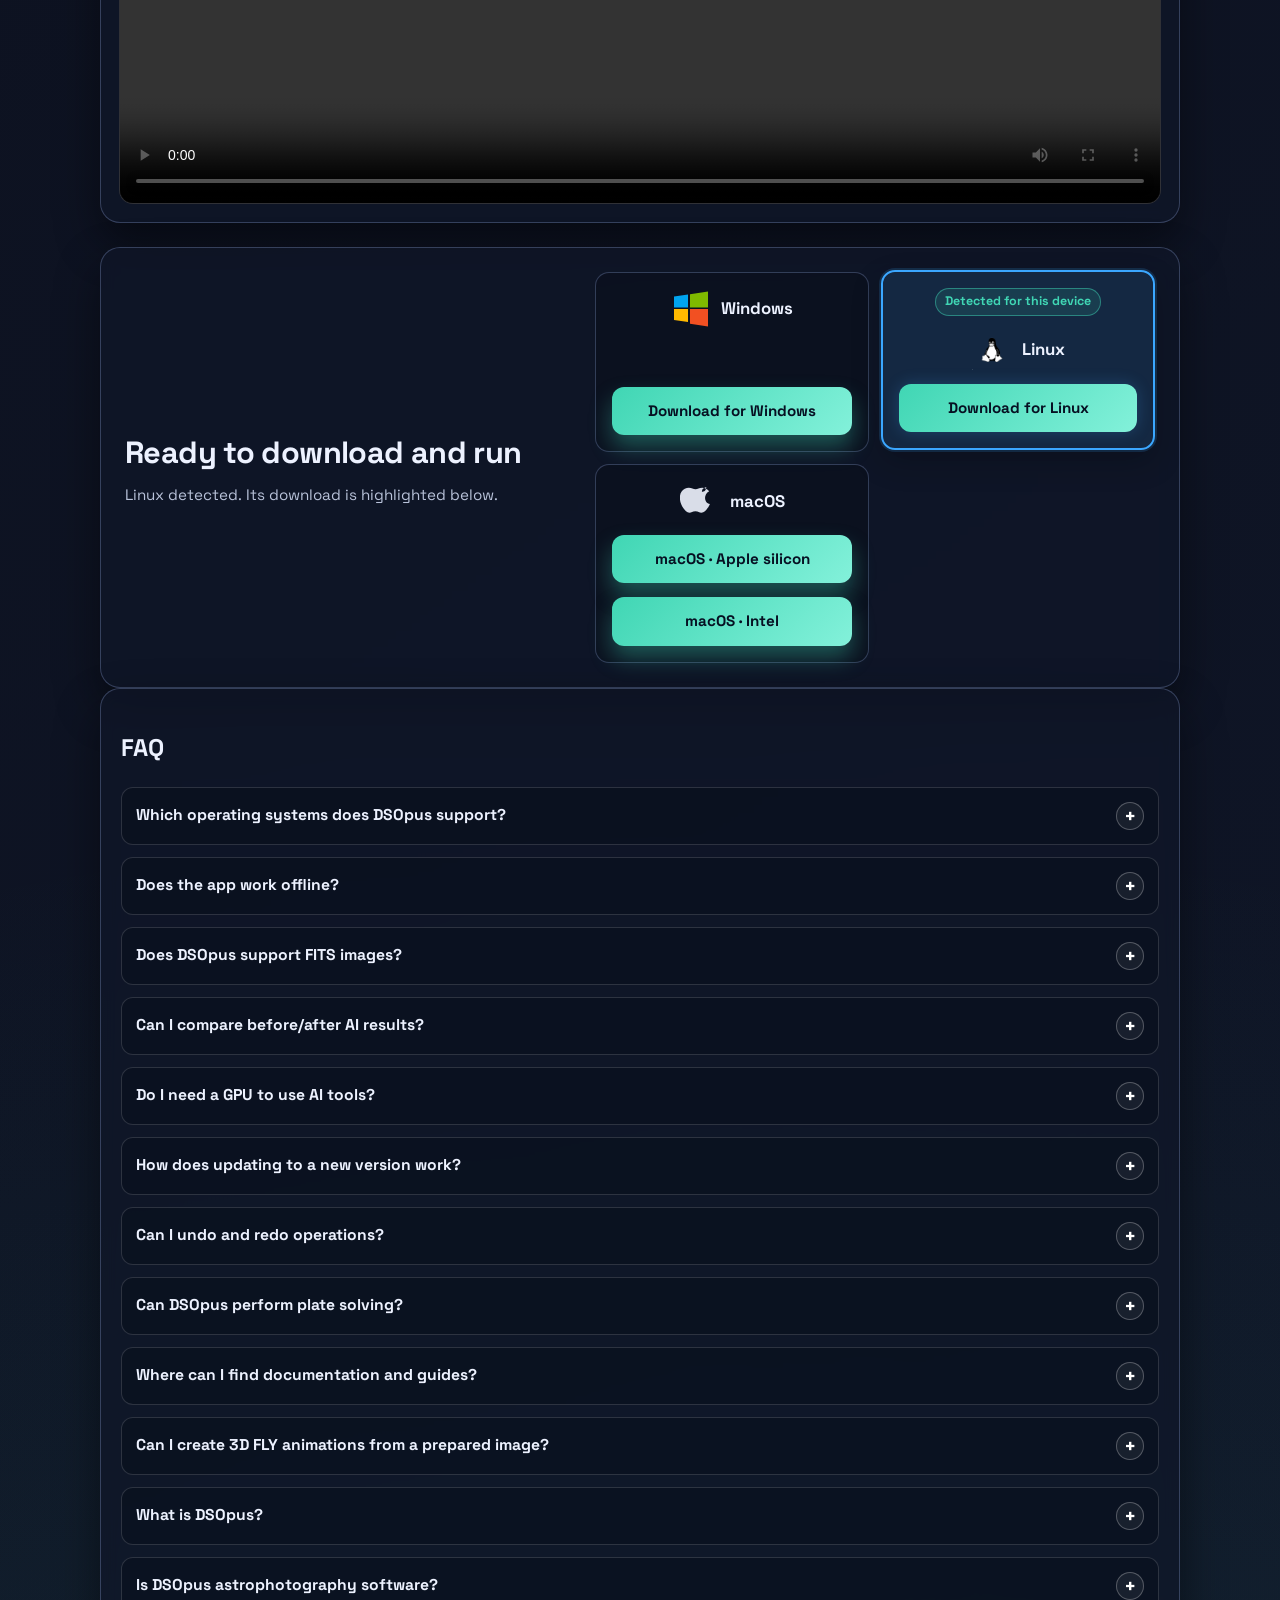
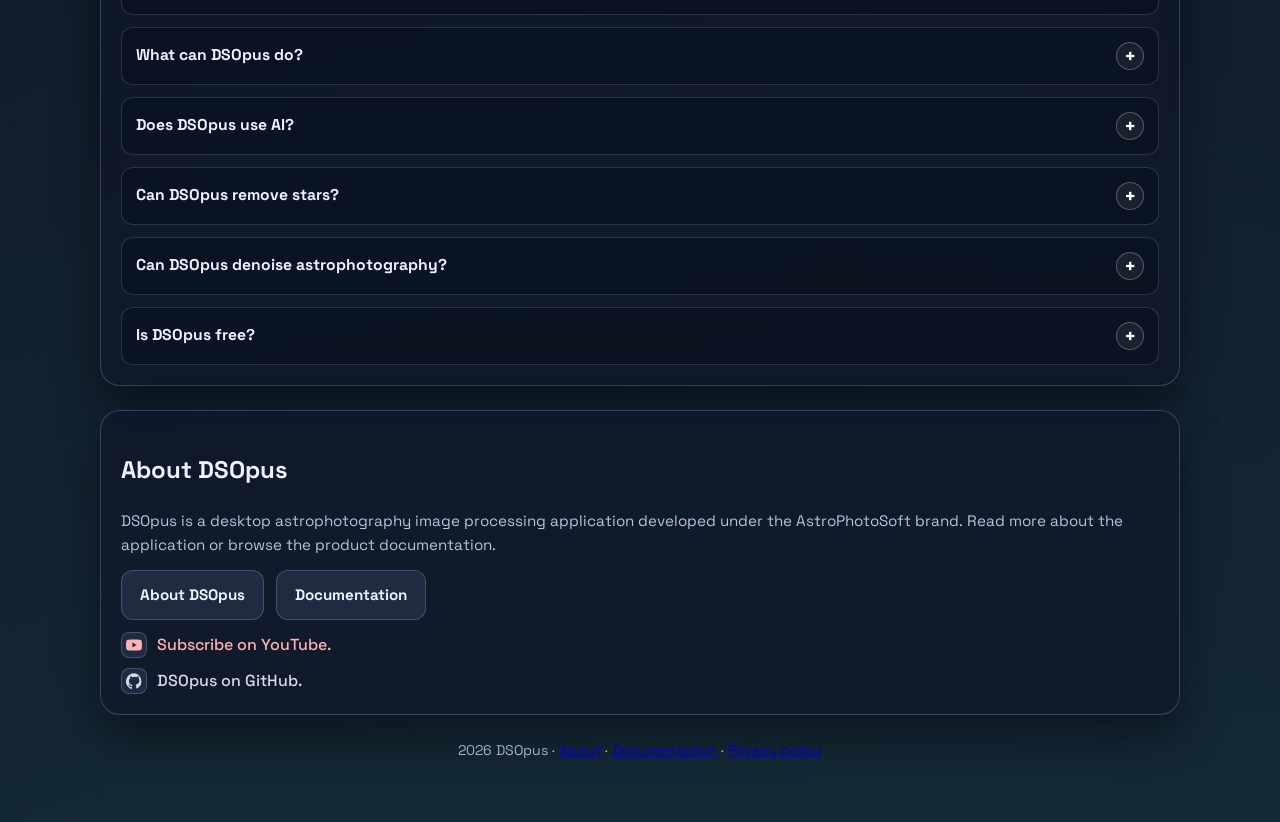
==== commit 6c13ea2a: "Rebrand app as DSOpus" ====
--- a/index.html
+++ b/index.html
@@ -3,21 +3,21 @@
 <head>
   <meta charset="utf-8">
   <meta name="viewport" content="width=device-width, initial-scale=1">
-  <title>Astro AI Processor — Astrophotography Image Processing Software</title>
-  <meta name="description" content="Astro AI Processor is a desktop application for astrophotography image processing, with FITS support, plate solving, star tools, denoising and image analysis.">
+  <title>DSOpus — Astrophotography Image Processing Software</title>
+  <meta name="description" content="DSOpus is a desktop application for astrophotography image processing, with FITS support, plate solving, star tools, denoising and image analysis.">
   <meta name="robots" content="index, follow, max-image-preview:large">
   <meta name="googlebot" content="index, follow, max-image-preview:large">
   <meta name="google-site-verification" content="ygPPZqfcB69PuKjp-xOUVq67_4tc5MvRuavbLdX8n0k">
   <link rel="canonical" href="https://proksima-centauri.github.io/Astro-Ai-Processor/">
   <link rel="manifest" href="site.webmanifest">
   <meta property="og:type" content="website">
-  <meta property="og:title" content="Astro AI Processor — Astrophotography Image Processing Software">
-  <meta property="og:site_name" content="Astro AI Processor">
-  <meta property="og:description" content="Astro AI Processor is a desktop application for astrophotography image processing, with FITS support, plate solving, star tools, denoising and image analysis.">
+  <meta property="og:title" content="DSOpus — Astrophotography Image Processing Software">
+  <meta property="og:site_name" content="DSOpus">
+  <meta property="og:description" content="DSOpus is a desktop application for astrophotography image processing, with FITS support, plate solving, star tools, denoising and image analysis.">
   <meta property="og:url" content="https://proksima-centauri.github.io/Astro-Ai-Processor/">
   <meta name="twitter:card" content="summary">
-  <meta name="twitter:title" content="Astro AI Processor — Astrophotography Image Processing Software">
-  <meta name="twitter:description" content="Astro AI Processor is a desktop application for astrophotography image processing, with FITS support, plate solving, star tools, denoising and image analysis.">
+  <meta name="twitter:title" content="DSOpus — Astrophotography Image Processing Software">
+  <meta name="twitter:description" content="DSOpus is a desktop application for astrophotography image processing, with FITS support, plate solving, star tools, denoising and image analysis.">
   <link rel="icon" href="favicon-32.png" type="image/png" sizes="256x256">
   <link rel="shortcut icon" href="favicon-32.png" type="image/png">
   <script type="application/ld+json">
@@ -26,20 +26,20 @@
       "@graph": [
         {
           "@type": "WebSite",
-          "name": "Astro AI Processor",
+          "name": "DSOpus",
           "url": "https://proksima-centauri.github.io/Astro-Ai-Processor/"
         },
         {
           "@type": "WebPage",
-          "name": "Astro AI Processor — Astrophotography Image Processing Software",
+          "name": "DSOpus — Astrophotography Image Processing Software",
           "url": "https://proksima-centauri.github.io/Astro-Ai-Processor/",
-          "isPartOf": { "@type": "WebSite", "name": "Astro AI Processor", "url": "https://proksima-centauri.github.io/Astro-Ai-Processor/" },
-          "about": { "@type": "SoftwareApplication", "name": "Astro AI Processor" }
+          "isPartOf": { "@type": "WebSite", "name": "DSOpus", "url": "https://proksima-centauri.github.io/Astro-Ai-Processor/" },
+          "about": { "@type": "SoftwareApplication", "name": "DSOpus" }
         },
         {
           "@type": "SoftwareApplication",
-          "name": "Astro AI Processor",
-          "description": "Astro AI Processor is a desktop application for processing and analyzing astrophotography images. It combines traditional image-processing tools with astronomy-specific analysis and AI-powered processing features.",
+          "name": "DSOpus",
+          "description": "DSOpus is a desktop application for processing and analyzing astrophotography images. It combines traditional image-processing tools with astronomy-specific analysis and AI-powered processing features.",
           "applicationCategory": "PhotographyApplication",
           "operatingSystem": "Linux, Windows",
           "softwareVersion": "1.0.3",
@@ -55,38 +55,38 @@
           "mainEntity": [
             {
               "@type": "Question",
-              "name": "What is Astro AI Processor?",
-              "acceptedAnswer": { "@type": "Answer", "text": "Astro AI Processor is a desktop application for processing and analyzing astrophotography images, with traditional image tools, astronomy-specific analysis and optional AI-powered tools." }
+              "name": "What is DSOpus?",
+              "acceptedAnswer": { "@type": "Answer", "text": "DSOpus is a desktop application for processing and analyzing astrophotography images, with traditional image tools, astronomy-specific analysis and optional AI-powered tools." }
             },
             {
               "@type": "Question",
-              "name": "Is Astro AI Processor astrophotography software?",
-              "acceptedAnswer": { "@type": "Answer", "text": "Yes. Astro AI Processor is desktop astrophotography image-processing software with astronomy-focused tools such as FITS support, star analysis and plate solving." }
+              "name": "Is DSOpus astrophotography software?",
+              "acceptedAnswer": { "@type": "Answer", "text": "Yes. DSOpus is desktop astrophotography image-processing software with astronomy-focused tools such as FITS support, star analysis and plate solving." }
             },
             {
               "@type": "Question",
-              "name": "What can Astro AI Processor do?",
+              "name": "What can DSOpus do?",
               "acceptedAnswer": { "@type": "Answer", "text": "It can edit and analyze astrophotography images, process FITS files, measure star and image metrics, run plate solving, and use optional star-removal and denoising tools." }
             },
             {
               "@type": "Question",
-              "name": "Does Astro AI Processor support FITS images?",
-              "acceptedAnswer": { "@type": "Answer", "text": "Yes. Astro AI Processor supports FITS files (.fits, .fit, .fts), as well as PNG, JPG and TIFF images." }
+              "name": "Does DSOpus support FITS images?",
+              "acceptedAnswer": { "@type": "Answer", "text": "Yes. DSOpus supports FITS files (.fits, .fit, .fts), as well as PNG, JPG and TIFF images." }
             },
             {
               "@type": "Question",
-              "name": "Does Astro AI Processor use AI?",
+              "name": "Does DSOpus use AI?",
               "acceptedAnswer": { "@type": "Answer", "text": "Yes. Optional AI tools include the deepSNR and StarNet++ integrations and Altair powered by NVIDIA Nemotron 3.5 Lightning through OpenRouter. Altair requires internet access and an OpenRouter API key." }
             },
             {
               "@type": "Question",
-              "name": "Is Astro AI Processor free?",
-              "acceptedAnswer": { "@type": "Answer", "text": "Astro AI Processor source code is licensed under GNU GPL v3, and this page links to a Linux build. Check the repository for current distribution and pricing details." }
+              "name": "Is DSOpus free?",
+              "acceptedAnswer": { "@type": "Answer", "text": "DSOpus source code is licensed under GNU GPL v3, and this page links to a Linux build. Check the repository for current distribution and pricing details." }
             },
             {
               "@type": "Question",
-              "name": "Which operating systems does Astro AI Processor support?",
-              "acceptedAnswer": { "@type": "Answer", "text": "Astro AI Processor supports Linux, Windows, and macOS. Separate downloads for each platform are available below." }
+              "name": "Which operating systems does DSOpus support?",
+              "acceptedAnswer": { "@type": "Answer", "text": "DSOpus supports Linux, Windows, and macOS. Separate downloads for each platform are available below." }
             }
           ]
         }
@@ -1250,10 +1250,10 @@
     <section class="hero">
       <div class="hero-copy card">
         <div class="eyebrow" id="txtEyebrow">Astrofotografia Desktop</div>
-        <h1>Astro AI Processor</h1>
+        <h1>DSOpus</h1>
         <p class="hero-tagline" id="txtHeroTagline">Desktopowa obróbka astrofotografii z opcjonalnymi narzędziami AI</p>
         <p class="lead" id="txtHeroLead">
-          Astro AI Processor łączy klasyczne narzędzia przetwarzania obrazu z analizą astronomiczną (FWHM/SNR),
+          DSOpus łączy klasyczne narzędzia przetwarzania obrazu z analizą astronomiczną (FWHM/SNR),
           obsługą FITS, plate solvingiem, narzędziami do pracy z gwiazdami i odszumianiem.
         </p>
         <div class="actions">
@@ -1280,9 +1280,9 @@
     </section>
 
     <section class="definition card" aria-labelledby="what-is-title">
-      <h2 id="what-is-title">What is Astro AI Processor?</h2>
-      <p>Astro AI Processor is a desktop application for processing and analyzing astrophotography images. It combines traditional image-processing tools with astronomy-specific analysis and AI-powered processing features.</p>
-      <p lang="pl">Astro AI Processor to desktopowa aplikacja do obróbki i analizy astrofotografii, łącząca klasyczne narzędzia przetwarzania obrazu z narzędziami astronomicznymi i funkcjami AI.</p>
+      <h2 id="what-is-title">What is DSOpus?</h2>
+      <p>DSOpus is a desktop application for processing and analyzing astrophotography images. It combines traditional image-processing tools with astronomy-specific analysis and AI-powered processing features.</p>
+      <p lang="pl">DSOpus to desktopowa aplikacja do obróbki i analizy astrofotografii, łącząca klasyczne narzędzia przetwarzania obrazu z narzędziami astronomicznymi i funkcjami AI.</p>
     </section>
 
     <div class="comparison-selector card" data-comparison-selector role="group" aria-label="Wybierz obiekt do porównania">
@@ -1298,9 +1298,9 @@
         <h3 id="txtCompare3Title">Porownanie - korekcja tla</h3>
         <p id="txtCompare3Body">Przesun suwak, aby porownac oryginalny obraz z obrazem po korekcji tla.</p>
         <div class="compare-box" data-compare>
-          <img class="compare-layer" src="assets/website/background-exctaction/ngc281/ngc281.png" data-ngc281-src="assets/website/background-exctaction/ngc281/ngc281.png" data-ngc281-alt="Astro AI Processor astrophotography background correction before processing, NGC 281" data-c11-src="assets/website/background-exctaction/c11/c11.png" data-c11-alt="Astro AI Processor astrophotography background correction before processing, C11" alt="Astro AI Processor astrophotography background correction before processing, NGC 281">
+          <img class="compare-layer" src="assets/website/background-exctaction/ngc281/ngc281.png" data-ngc281-src="assets/website/background-exctaction/ngc281/ngc281.png" data-ngc281-alt="DSOpus astrophotography background correction before processing, NGC 281" data-c11-src="assets/website/background-exctaction/c11/c11.png" data-c11-alt="DSOpus astrophotography background correction before processing, C11" alt="DSOpus astrophotography background correction before processing, NGC 281">
           <div class="compare-after-wrap">
-            <img class="compare-layer" src="assets/website/background-exctaction/ngc281/ngc281_gradientcorected.png" data-ngc281-src="assets/website/background-exctaction/ngc281/ngc281_gradientcorected.png" data-ngc281-alt="Astro AI Processor astrophotography background correction result, NGC 281" data-c11-src="assets/website/background-exctaction/c11/c11_coreccted.png" data-c11-alt="Astro AI Processor astrophotography background correction result, C11" alt="Astro AI Processor astrophotography background correction result, NGC 281">
+            <img class="compare-layer" src="assets/website/background-exctaction/ngc281/ngc281_gradientcorected.png" data-ngc281-src="assets/website/background-exctaction/ngc281/ngc281_gradientcorected.png" data-ngc281-alt="DSOpus astrophotography background correction result, NGC 281" data-c11-src="assets/website/background-exctaction/c11/c11_coreccted.png" data-c11-alt="DSOpus astrophotography background correction result, C11" alt="DSOpus astrophotography background correction result, NGC 281">
           </div>
           <div class="compare-divider" aria-hidden="true"></div>
           <span class="compare-tag before" data-before-tag>Przed</span>
@@ -1315,9 +1315,9 @@
         <h3 id="txtCompare1Title">Porownanie AI - deepSNR</h3>
         <p id="txtCompare1Body">Przesun suwak, aby porownac obraz przed i po odszumianiu AI.</p>
         <div class="compare-box" data-compare>
-          <img class="compare-layer" src="assets/website/deep-snr/ngc281/ngc281.png" data-ngc281-src="assets/website/deep-snr/ngc281/ngc281.png" data-ngc281-alt="Astro AI Processor astrophotography denoising with deepSNR, before processing, NGC 281" data-c11-src="assets/website/deep-snr/c11/c11.png" data-c11-alt="Astro AI Processor astrophotography denoising with deepSNR, before processing, C11" alt="Astro AI Processor astrophotography denoising with deepSNR, before processing, NGC 281">
+          <img class="compare-layer" src="assets/website/deep-snr/ngc281/ngc281.png" data-ngc281-src="assets/website/deep-snr/ngc281/ngc281.png" data-ngc281-alt="DSOpus astrophotography denoising with deepSNR, before processing, NGC 281" data-c11-src="assets/website/deep-snr/c11/c11.png" data-c11-alt="DSOpus astrophotography denoising with deepSNR, before processing, C11" alt="DSOpus astrophotography denoising with deepSNR, before processing, NGC 281">
           <div class="compare-after-wrap">
-            <img class="compare-layer" src="assets/website/deep-snr/ngc281/ngc281_denoised.png" data-ngc281-src="assets/website/deep-snr/ngc281/ngc281_denoised.png" data-ngc281-alt="Astro AI Processor astrophotography denoising with deepSNR, processed NGC 281" data-c11-src="assets/website/deep-snr/c11/c11_denoised.png" data-c11-alt="Astro AI Processor astrophotography denoising with deepSNR, processed C11" alt="Astro AI Processor astrophotography denoising with deepSNR, processed NGC 281">
+            <img class="compare-layer" src="assets/website/deep-snr/ngc281/ngc281_denoised.png" data-ngc281-src="assets/website/deep-snr/ngc281/ngc281_denoised.png" data-ngc281-alt="DSOpus astrophotography denoising with deepSNR, processed NGC 281" data-c11-src="assets/website/deep-snr/c11/c11_denoised.png" data-c11-alt="DSOpus astrophotography denoising with deepSNR, processed C11" alt="DSOpus astrophotography denoising with deepSNR, processed NGC 281">
           </div>
           <div class="compare-divider" aria-hidden="true"></div>
           <span class="compare-tag before" data-before-tag>Przed</span>
@@ -1332,9 +1332,9 @@
         <h3 id="txtCompare2Title">Porownanie AI - Star Shrink</h3>
         <p id="txtCompare2Body">Sprawdz, jak funkcja Star Shrink zmniejsza gwiazdy i poprawia czytelnosc obiektu.</p>
         <div class="compare-box" data-compare>
-          <img class="compare-layer" src="assets/website/star-shrink/ngc281/ngc281.png" data-ngc281-src="assets/website/star-shrink/ngc281/ngc281.png" data-ngc281-alt="Astro AI Processor astrophotography star reduction before Star Shrink, NGC 281" data-c11-src="assets/website/star-shrink/c11/c11.png" data-c11-alt="Astro AI Processor astrophotography star reduction before Star Shrink, C11" alt="Astro AI Processor astrophotography star reduction before Star Shrink, NGC 281">
+          <img class="compare-layer" src="assets/website/star-shrink/ngc281/ngc281.png" data-ngc281-src="assets/website/star-shrink/ngc281/ngc281.png" data-ngc281-alt="DSOpus astrophotography star reduction before Star Shrink, NGC 281" data-c11-src="assets/website/star-shrink/c11/c11.png" data-c11-alt="DSOpus astrophotography star reduction before Star Shrink, C11" alt="DSOpus astrophotography star reduction before Star Shrink, NGC 281">
           <div class="compare-after-wrap">
-            <img class="compare-layer" src="assets/website/star-shrink/ngc281/ngc_281_shrinked.png" data-ngc281-src="assets/website/star-shrink/ngc281/ngc_281_shrinked.png" data-ngc281-alt="Astro AI Processor astrophotography star reduction result with Star Shrink, NGC 281" data-c11-src="assets/website/star-shrink/c11/c11_shrinked.png" data-c11-alt="Astro AI Processor astrophotography star reduction result with Star Shrink, C11" alt="Astro AI Processor astrophotography star reduction result with Star Shrink, NGC 281">
+            <img class="compare-layer" src="assets/website/star-shrink/ngc281/ngc_281_shrinked.png" data-ngc281-src="assets/website/star-shrink/ngc281/ngc_281_shrinked.png" data-ngc281-alt="DSOpus astrophotography star reduction result with Star Shrink, NGC 281" data-c11-src="assets/website/star-shrink/c11/c11_shrinked.png" data-c11-alt="DSOpus astrophotography star reduction result with Star Shrink, C11" alt="DSOpus astrophotography star reduction result with Star Shrink, NGC 281">
           </div>
           <div class="compare-divider" aria-hidden="true"></div>
           <span class="compare-tag before" data-before-tag>Przed</span>
@@ -1349,9 +1349,9 @@
         <h3 id="txtCompare4Title">Astro Upscale</h3>
         <p id="txtCompare4Body">Przesun suwak, aby porownac oryginalny obraz z wersja 4×. Uzyj zoomu, aby zobaczyc piksele.</p>
         <div class="compare-box" data-compare>
-          <img class="compare-layer" data-upscale-source src="assets/website/astro-upscale/ngc281/ngc_281.png" data-ngc281-src="assets/website/astro-upscale/ngc281/ngc_281.png" data-ngc281-alt="Astro AI Processor astrophotography image before Astro Upscale, NGC 281" data-c11-src="assets/website/astro-upscale/c11/c11.png" data-c11-alt="Astro AI Processor astrophotography image before Astro Upscale, C11" alt="Astro AI Processor astrophotography image before Astro Upscale, NGC 281">
+          <img class="compare-layer" data-upscale-source src="assets/website/astro-upscale/ngc281/ngc_281.png" data-ngc281-src="assets/website/astro-upscale/ngc281/ngc_281.png" data-ngc281-alt="DSOpus astrophotography image before Astro Upscale, NGC 281" data-c11-src="assets/website/astro-upscale/c11/c11.png" data-c11-alt="DSOpus astrophotography image before Astro Upscale, C11" alt="DSOpus astrophotography image before Astro Upscale, NGC 281">
           <div class="compare-after-wrap">
-            <img class="compare-layer" src="assets/website/astro-upscale/ngc281/ngc_281_upscaled.png" data-ngc281-src="assets/website/astro-upscale/ngc281/ngc_281_upscaled.png" data-ngc281-alt="Astro AI Processor astrophotography image after 4× Astro Upscale, NGC 281" data-c11-src="assets/website/astro-upscale/c11/c11_upscaled.png" data-c11-alt="Astro AI Processor astrophotography image after 4× Astro Upscale, C11" alt="Astro AI Processor astrophotography image after 4× Astro Upscale, NGC 281">
+            <img class="compare-layer" src="assets/website/astro-upscale/ngc281/ngc_281_upscaled.png" data-ngc281-src="assets/website/astro-upscale/ngc281/ngc_281_upscaled.png" data-ngc281-alt="DSOpus astrophotography image after 4× Astro Upscale, NGC 281" data-c11-src="assets/website/astro-upscale/c11/c11_upscaled.png" data-c11-alt="DSOpus astrophotography image after 4× Astro Upscale, C11" alt="DSOpus astrophotography image after 4× Astro Upscale, NGC 281">
           </div>
           <div class="compare-divider" aria-hidden="true"></div>
           <span class="compare-tag before" data-before-tag>Przed</span>
@@ -1366,9 +1366,9 @@
         <h3 id="txtCompare5Title">Wyostrzanie obrazu astronomicznego — Sharpen</h3>
         <p id="txtCompare5Body">Przesuń suwak, aby porównać obraz przed i po wyostrzeniu. Użyj zoomu, aby zobaczyć detale.</p>
         <div class="compare-box" data-compare>
-          <img class="compare-layer" src="assets/website/sharpen/ngc281/ngc281/ngc_281.png" data-ngc281-src="assets/website/sharpen/ngc281/ngc281/ngc_281.png" data-ngc281-alt="Astro AI Processor astrophotography image before Sharpen, NGC 281" alt="Astro AI Processor astrophotography image before Sharpen, NGC 281">
+          <img class="compare-layer" src="assets/website/sharpen/ngc281/ngc281/ngc_281.png" data-ngc281-src="assets/website/sharpen/ngc281/ngc281/ngc_281.png" data-ngc281-alt="DSOpus astrophotography image before Sharpen, NGC 281" alt="DSOpus astrophotography image before Sharpen, NGC 281">
           <div class="compare-after-wrap">
-            <img class="compare-layer" src="assets/website/sharpen/ngc281/ngc281/ngc_281_sharpened.png" data-ngc281-src="assets/website/sharpen/ngc281/ngc281/ngc_281_sharpened.png" data-ngc281-alt="Astro AI Processor astrophotography image after Sharpen, NGC 281" alt="Astro AI Processor astrophotography image after Sharpen, NGC 281">
+            <img class="compare-layer" src="assets/website/sharpen/ngc281/ngc281/ngc_281_sharpened.png" data-ngc281-src="assets/website/sharpen/ngc281/ngc281/ngc_281_sharpened.png" data-ngc281-alt="DSOpus astrophotography image after Sharpen, NGC 281" alt="DSOpus astrophotography image after Sharpen, NGC 281">
           </div>
           <div class="compare-divider" aria-hidden="true"></div>
           <span class="compare-tag before" data-before-tag>Przed</span>
@@ -1382,10 +1382,10 @@
       <article class="roadmap card">
         <h3 id="txtRoadmapTitle">Roadmapa rozwoju</h3>
         <p id="txtRoadmapBody">Graficzna os czasu projektu (z gory na dol).</p>
-        <div class="timeline" aria-label="Roadmapa Astro AI Processor">
+        <div class="timeline" aria-label="Roadmapa DSOpus">
           <article class="timeline-item">
             <span class="timeline-date">16.07.2026</span>
-            <h4 id="txtRoadmapItem0Title">Prezentacja Astro AI Processor na zlocie astronomicznym XXX OZMA</h4>
+            <h4 id="txtRoadmapItem0Title">Prezentacja DSOpus na zlocie astronomicznym XXX OZMA</h4>
           </article>
           <article class="timeline-item">
             <span class="timeline-date">2026-08-18</span>
@@ -1395,7 +1395,7 @@
           <article class="timeline-item">
             <span class="timeline-date">11.10.2026</span>
             <h4 id="txtRoadmapItem2Title">Dodano wersję na Windows</h4>
-            <p id="txtRoadmapItem2Body">Udostępniono wersję Astro AI Processor dla systemu Windows.</p>
+            <p id="txtRoadmapItem2Body">Udostępniono wersję DSOpus dla systemu Windows.</p>
           </article>
           <article class="timeline-item">
             <span class="timeline-date">2026-11-17</span>
@@ -1405,7 +1405,7 @@
           <article class="timeline-item">
             <span class="timeline-date">2026-11-18</span>
             <h4 id="txtRoadmapItem5Title">Wersja beta dla macOS</h4>
-            <p id="txtRoadmapItem5Body">Udostępniono Astro AI Processor dla macOS na komputery Apple silicon i Intel.</p>
+            <p id="txtRoadmapItem5Body">Udostępniono DSOpus dla macOS na komputery Apple silicon i Intel.</p>
           </article>
           <article class="timeline-item">
             <span class="timeline-date" id="txtRoadmapSoon">Wkrotce</span>
@@ -1430,7 +1430,7 @@
     <section class="download card" id="download">
       <div>
         <h2 id="txtDownloadTitle">Gotowe do pobrania i uruchomienia</h2>
-        <p id="txtDownloadBody">Wybierz system operacyjny, aby pobrać Astro AI Processor dla Windows, Linux lub macOS.</p>
+        <p id="txtDownloadBody">Wybierz system operacyjny, aby pobrać DSOpus dla Windows, Linux lub macOS.</p>
       </div>
       <div class="download-options" id="downloadOptions" role="group" aria-label="Pobieranie dla Windows, Linux i macOS">
         <article class="download-option" id="downloadOptionWindows">
@@ -1473,11 +1473,11 @@
         <li>
           <details class="faq-item">
             <summary>
-              <span id="txtFaqQ1">Which operating systems does Astro AI Processor support?</span>
+              <span id="txtFaqQ1">Which operating systems does DSOpus support?</span>
               <span class="faq-toggle" aria-hidden="true">+</span>
             </summary>
             <div class="faq-answer">
-              <p id="txtFaqA1">Astro AI Processor supports Linux, Windows, and macOS. Separate downloads for each platform are available below.</p>
+              <p id="txtFaqA1">DSOpus supports Linux, Windows, and macOS. Separate downloads for each platform are available below.</p>
             </div>
           </details>
         </li>
@@ -1495,11 +1495,11 @@
         <li>
           <details class="faq-item">
             <summary>
-              <span id="txtFaqQ3">Does Astro AI Processor support FITS images?</span>
+              <span id="txtFaqQ3">Does DSOpus support FITS images?</span>
               <span class="faq-toggle" aria-hidden="true">+</span>
             </summary>
             <div class="faq-answer">
-              <p id="txtFaqA3">Yes. Astro AI Processor supports FITS files (.fits, .fit, .fts), as well as PNG, JPG and TIFF images.</p>
+              <p id="txtFaqA3">Yes. DSOpus supports FITS files (.fits, .fit, .fts), as well as PNG, JPG and TIFF images.</p>
             </div>
           </details>
         </li>
@@ -1554,7 +1554,7 @@
               <span class="faq-toggle" aria-hidden="true">+</span>
             </summary>
             <div class="faq-answer">
-               <p id="txtFaqA8">Astro AI Processor korzysta z lokalnego Skyshot Solver i osobnego indeksu katalogowego.</p>
+               <p id="txtFaqA8">DSOpus korzysta z lokalnego Skyshot Solver i osobnego indeksu katalogowego.</p>
             </div>
           </details>
         </li>
@@ -1582,54 +1582,54 @@
         </li>
         <li>
           <details class="faq-item">
-            <summary><span id="txtFaqQ11">What is Astro AI Processor?</span><span class="faq-toggle" aria-hidden="true">+</span></summary>
-            <div class="faq-answer"><p id="txtFaqA11">Astro AI Processor is a desktop application for processing and analyzing astrophotography images, with traditional image tools, astronomy-specific analysis and optional AI-powered tools.</p></div>
+            <summary><span id="txtFaqQ11">What is DSOpus?</span><span class="faq-toggle" aria-hidden="true">+</span></summary>
+            <div class="faq-answer"><p id="txtFaqA11">DSOpus is a desktop application for processing and analyzing astrophotography images, with traditional image tools, astronomy-specific analysis and optional AI-powered tools.</p></div>
           </details>
         </li>
         <li>
           <details class="faq-item">
-            <summary><span id="txtFaqQ12">Is Astro AI Processor astrophotography software?</span><span class="faq-toggle" aria-hidden="true">+</span></summary>
-            <div class="faq-answer"><p id="txtFaqA12">Yes. Astro AI Processor is desktop astrophotography image-processing software with astronomy-focused tools such as FITS support, star analysis and plate solving.</p></div>
+            <summary><span id="txtFaqQ12">Is DSOpus astrophotography software?</span><span class="faq-toggle" aria-hidden="true">+</span></summary>
+            <div class="faq-answer"><p id="txtFaqA12">Yes. DSOpus is desktop astrophotography image-processing software with astronomy-focused tools such as FITS support, star analysis and plate solving.</p></div>
           </details>
         </li>
         <li>
           <details class="faq-item">
-            <summary><span id="txtFaqQ13">What can Astro AI Processor do?</span><span class="faq-toggle" aria-hidden="true">+</span></summary>
+            <summary><span id="txtFaqQ13">What can DSOpus do?</span><span class="faq-toggle" aria-hidden="true">+</span></summary>
             <div class="faq-answer"><p id="txtFaqA13">It can edit and analyze astrophotography images, process FITS files, measure star and image metrics, run plate solving, and use optional star-removal and denoising tools.</p></div>
           </details>
         </li>
         <li>
           <details class="faq-item">
-            <summary><span id="txtFaqQ14">Does Astro AI Processor use AI?</span><span class="faq-toggle" aria-hidden="true">+</span></summary>
+            <summary><span id="txtFaqQ14">Does DSOpus use AI?</span><span class="faq-toggle" aria-hidden="true">+</span></summary>
             <div class="faq-answer"><p id="txtFaqA14">Yes. Optional AI tools include the deepSNR and StarNet++ integrations and Altair powered by NVIDIA Nemotron 3.5 Lightning through OpenRouter. Altair requires internet access and an OpenRouter API key. Astro Upscale is traditional, non-generative image resampling.</p></div>
           </details>
         </li>
         <li>
           <details class="faq-item">
-            <summary><span id="txtFaqQ15">Can Astro AI Processor remove stars?</span><span class="faq-toggle" aria-hidden="true">+</span></summary>
-            <div class="faq-answer"><p id="txtFaqA15">Yes. Astro AI Processor can integrate with StarNet++ for star removal when the StarNet++ command-line tool is installed and configured.</p></div>
+            <summary><span id="txtFaqQ15">Can DSOpus remove stars?</span><span class="faq-toggle" aria-hidden="true">+</span></summary>
+            <div class="faq-answer"><p id="txtFaqA15">Yes. DSOpus can integrate with StarNet++ for star removal when the StarNet++ command-line tool is installed and configured.</p></div>
           </details>
         </li>
         <li>
           <details class="faq-item">
-            <summary><span id="txtFaqQ16">Can Astro AI Processor denoise astrophotography?</span><span class="faq-toggle" aria-hidden="true">+</span></summary>
+            <summary><span id="txtFaqQ16">Can DSOpus denoise astrophotography?</span><span class="faq-toggle" aria-hidden="true">+</span></summary>
             <div class="faq-answer"><p id="txtFaqA16">Yes. The optional deepSNR integration provides astrophotography image denoising and requires the deepSNR command-line tool.</p></div>
           </details>
         </li>
         <li>
           <details class="faq-item">
-            <summary><span id="txtFaqQ17">Is Astro AI Processor free?</span><span class="faq-toggle" aria-hidden="true">+</span></summary>
-            <div class="faq-answer"><p id="txtFaqA17">Astro AI Processor source code is licensed under GNU GPL v3, and this page links to a Linux build. Check the repository for current distribution and pricing details.</p></div>
+            <summary><span id="txtFaqQ17">Is DSOpus free?</span><span class="faq-toggle" aria-hidden="true">+</span></summary>
+            <div class="faq-answer"><p id="txtFaqA17">DSOpus source code is licensed under GNU GPL v3, and this page links to a Linux build. Check the repository for current distribution and pricing details.</p></div>
           </details>
         </li>
       </ul>
     </section>
 
     <section class="update-api card" id="about">
-      <h2 id="txtAboutTitle">About Astro AI Processor</h2>
-      <p id="txtAboutIntro">Astro AI Processor is a desktop astrophotography image processing application developed under the AstroPhotoSoft brand. Read more about the application or browse the product documentation.</p>
+      <h2 id="txtAboutTitle">About DSOpus</h2>
+      <p id="txtAboutIntro">DSOpus is a desktop astrophotography image processing application developed under the AstroPhotoSoft brand. Read more about the application or browse the product documentation.</p>
       <div class="actions">
-        <a class="btn secondary" id="btnAboutPage" href="about.html">About Astro AI Processor</a>
+        <a class="btn secondary" id="btnAboutPage" href="about.html">About DSOpus</a>
         <a class="btn secondary" id="btnDocumentation" href="docs/">Documentation</a>
       </div>
       <div class="social-links">
@@ -1643,13 +1643,13 @@
           <span class="social-icon" aria-hidden="true">
             <svg viewBox="0 0 24 24" aria-hidden="true"><path d="M12 .5a12 12 0 0 0-3.8 23.4c.6.1.8-.2.8-.6v-2.2c-3.3.7-4-1.4-4-1.4-.6-1.3-1.3-1.7-1.3-1.7-1.1-.7.1-.7.1-.7 1.2.1 1.9 1.2 1.9 1.2 1.1 1.8 2.8 1.3 3.5 1 .1-.8.4-1.3.8-1.6-2.7-.3-5.6-1.3-5.6-6A4.7 4.7 0 0 1 6.4 8c-.1-.3-.6-1.5.1-3 0 0 1-.3 3.2 1.2a11.2 11.2 0 0 1 5.8 0c2.2-1.5 3.2-1.2 3.2-1.2.7 1.5.2 2.7.1 3A4.7 4.7 0 0 1 20 11.4c0 4.7-2.9 5.7-5.6 6 .4.4.9 1.1.9 2.1v3.2c0 .4.2.7.8.6A12 12 0 0 0 12 .5z"/></svg>
           </span>
-          <span id="txtAboutGithubLabel">Astro AI Processor on GitHub.</span>
+          <span id="txtAboutGithubLabel">DSOpus on GitHub.</span>
         </a>
       </div>
     </section>
 
     <footer>
-      <span id="year"></span> Astro AI Processor · <a href="about.html">About</a> · <a href="docs/">Documentation</a> · <a href="privacy" id="btnPrivacy">Privacy policy</a>
+      <span id="year"></span> DSOpus · <a href="about.html">About</a> · <a href="docs/">Documentation</a> · <a href="privacy" id="btnPrivacy">Privacy policy</a>
     </footer>
   </main>
 
@@ -1662,21 +1662,21 @@
       pl: {
         langCode: "pl",
         txtComparisonSelectorLabel: "Wybierz porównywany obiekt",
-        pageTitle: "Astro AI Processor — desktopowa aplikacja do obróbki astrofotografii",
-        pageDescription: "Astro AI Processor to desktopowa aplikacja do obróbki astrofotografii: FITS, plate solving, analiza gwiazd, narzędzia AI i odszumianie.",
+        pageTitle: "DSOpus — desktopowa aplikacja do obróbki astrofotografii",
+        pageDescription: "DSOpus to desktopowa aplikacja do obróbki astrofotografii: FITS, plate solving, analiza gwiazd, narzędzia AI i odszumianie.",
         docsHref: "docs/",
         scrollHint: "SCROLL DOWN",
         txtEyebrow: "Astrofotografia Desktop",
         txtHeroTagline: "Desktopowa obróbka astrofotografii z opcjonalnymi narzędziami AI",
-        txtHeroLead: "Astro AI Processor łączy klasyczne narzędzia przetwarzania obrazu z analizą astronomiczną (FWHM/SNR), obsługą FITS, plate solvingiem, narzędziami do pracy z gwiazdami i odszumianiem.",
+        txtHeroLead: "DSOpus łączy klasyczne narzędzia przetwarzania obrazu z analizą astronomiczną (FWHM/SNR), obsługą FITS, plate solvingiem, narzędziami do pracy z gwiazdami i odszumianiem.",
         btnDownloadHero: "Wybierz system i pobierz",
         btnDocs: "Czytaj dokumentacje",
         txtFeature1Title: "Workflow od razu po starcie",
         txtFeature1Body: "Wczytaj obraz, popraw tonalnosc, uruchom analize i zapisz wynik bez opuszczania aplikacji.",
         txtFeature2Title: "Narzędzia astronomiczne i AI",
-        txtFeature2Body: "Astro AI Processor integruje Skyshot Solver, StarNet++, deepSNR i asystenta Altair z NVIDIA Nemotron 3.5 Lightning przez OpenRouter.",
+        txtFeature2Body: "DSOpus integruje Skyshot Solver, StarNet++, deepSNR i asystenta Altair z NVIDIA Nemotron 3.5 Lightning przez OpenRouter.",
         txtFeature3Title: "Formaty i warstwy",
-        txtFeature3Body: "Astro AI Processor obsługuje astronomiczne FITS (<code>.fits</code>, <code>.fit</code>, <code>.fts</code>), TIFF i PNG, a także warstwy i historię edycji.",
+        txtFeature3Body: "DSOpus obsługuje astronomiczne FITS (<code>.fits</code>, <code>.fit</code>, <code>.fts</code>), TIFF i PNG, a także warstwy i historię edycji.",
         txtCompare1Title: "Odszumianie astrofotografii — deepSNR",
         txtCompare1Body: "Porównaj obraz astronomiczny przed i po odszumianiu w deepSNR.",
         txtCompare2Title: "Redukcja gwiazd w astrofotografii — Star Shrink",
@@ -1701,22 +1701,22 @@
         txtZoomToolbar: "Sterowanie powiekszeniem i przesuwaniem",
         txtRoadmapTitle: "Roadmapa rozwoju",
         txtRoadmapBody: "Graficzna os czasu projektu.",
-        txtRoadmapItem0Title: "Prezentacja Astro AI Processor na zlocie astronomicznym XXX OZMA",
+        txtRoadmapItem0Title: "Prezentacja DSOpus na zlocie astronomicznym XXX OZMA",
         txtRoadmapItem1Title: "Uruchomienie Projektu",
         txtRoadmapItem1Body: "Powstaje Strona Inetrnetowa z możliwością pobrania programu.",
         txtRoadmapSoon: "Wkrotce",
         txtRoadmapItem2Title: "Dodano wersję na Windows",
-        txtRoadmapItem2Body: "Udostępniono wersję Astro AI Processor dla systemu Windows.",
+        txtRoadmapItem2Body: "Udostępniono wersję DSOpus dla systemu Windows.",
         txtRoadmapItem3Title: "Wersja online",
         txtRoadmapItem3Body: "Dostępna będzie wersja online programu.",
         txtRoadmapItem4Title: "Dodano tryby Pro i Easy",
         txtRoadmapItem4Body: "Wprowadzono dwa sposoby pracy: pełny interfejs Pro oraz prosty, etapowy workflow Easy.",
         txtRoadmapItem5Title: "Wersja beta dla macOS",
-        txtRoadmapItem5Body: "Udostępniono Astro AI Processor dla macOS na komputery Apple silicon i Intel.",
+        txtRoadmapItem5Body: "Udostępniono DSOpus dla macOS na komputery Apple silicon i Intel.",
         txtFlyTitle: "Podglad efektu 3D FLY",
         txtFlyBody: "Zobacz, jak wyglada finalna animacja wygenerowana narzedziem 3D FLY.",
         txtDownloadTitle: "Gotowe do pobrania i uruchomienia",
-        txtDownloadBody: "Wybierz system operacyjny, aby pobrać Astro AI Processor dla Windows, Linux lub macOS.",
+        txtDownloadBody: "Wybierz system operacyjny, aby pobrać DSOpus dla Windows, Linux lub macOS.",
         txtDownloadWindows: "Windows",
         btnDownloadWindows: "Pobierz dla Windows",
         txtDownloadLinux: "Linux",
@@ -1729,12 +1729,12 @@
         txtDownloadDetectedWindows: "Wykryto Windows. Pobieranie dla tego systemu jest wyróżnione poniżej.",
         txtDownloadDetectedLinux: "Wykryto Linux. Pobieranie dla tego systemu jest wyróżnione poniżej.",
         txtFaqTitle: "FAQ",
-        txtFaqQ1: "Jakie systemy operacyjne obsługuje Astro AI Processor?",
-        txtFaqA1: "Astro AI Processor obsługuje Linux, Windows i macOS. Osobne wersje dla każdego systemu pobierzesz poniżej.",
+        txtFaqQ1: "Jakie systemy operacyjne obsługuje DSOpus?",
+        txtFaqA1: "DSOpus obsługuje Linux, Windows i macOS. Osobne wersje dla każdego systemu pobierzesz poniżej.",
         txtFaqQ2: "Czy aplikacja dziala offline?",
         txtFaqA2: "Większość narzędzi, w tym Skyshot plate solving, działa lokalnie. Altair przez OpenRouter i sprawdzanie aktualizacji wymagają internetu.",
-        txtFaqQ3: "Czy Astro AI Processor obsługuje obrazy FITS?",
-        txtFaqA3: "Tak. Astro AI Processor obsługuje pliki FITS (.fits, .fit, .fts), a także obrazy PNG, JPG i TIFF.",
+        txtFaqQ3: "Czy DSOpus obsługuje obrazy FITS?",
+        txtFaqA3: "Tak. DSOpus obsługuje pliki FITS (.fits, .fit, .fts), a także obrazy PNG, JPG i TIFF.",
         txtFaqQ4: "Czy moge porownac efekt przed i po AI?",
         txtFaqA4: "Tak. Na stronie i w aplikacji dostepne sa porownania Before/After, dzieki ktorym latwo oceniasz efekt odszumiania i innych narzedzi AI.",
         txtFaqQ5: "Czy potrzebuje GPU, zeby korzystac z AI?",
@@ -1749,46 +1749,46 @@
         txtFaqA9: "Dokumentacje znajdziesz w plikach README oraz pod przyciskiem \"Czytaj dokumentacje\" na stronie startowej.",
         txtFaqQ10: "Czy moge tworzyc animacje 3D FLY z gotowego obrazu?",
         txtFaqA10: "Tak. Funkcja 3D FLY pozwala wygenerowac finalna animacje na podstawie przygotowanego obrazu i zapisac wynik do pliku wideo.",
-        txtFaqQ11: "Czym jest Astro AI Processor?",
-        txtFaqA11: "Astro AI Processor to desktopowa aplikacja do obróbki i analizy astrofotografii, łącząca klasyczne narzędzia obrazu z analizą astronomiczną i opcjonalnymi narzędziami AI.",
-        txtFaqQ12: "Czy Astro AI Processor to oprogramowanie do astrofotografii?",
-        txtFaqA12: "Tak. Astro AI Processor to desktopowe oprogramowanie do obróbki astrofotografii, z obsługą FITS, analizą gwiazd i plate solvingiem.",
-        txtFaqQ13: "Do czego służy Astro AI Processor?",
+        txtFaqQ11: "Czym jest DSOpus?",
+        txtFaqA11: "DSOpus to desktopowa aplikacja do obróbki i analizy astrofotografii, łącząca klasyczne narzędzia obrazu z analizą astronomiczną i opcjonalnymi narzędziami AI.",
+        txtFaqQ12: "Czy DSOpus to oprogramowanie do astrofotografii?",
+        txtFaqA12: "Tak. DSOpus to desktopowe oprogramowanie do obróbki astrofotografii, z obsługą FITS, analizą gwiazd i plate solvingiem.",
+        txtFaqQ13: "Do czego służy DSOpus?",
         txtFaqA13: "Służy do edycji i analizy obrazów astronomicznych, obróbki FITS, pomiaru parametrów gwiazd i obrazu, plate solvingu oraz opcjonalnego usuwania gwiazd i odszumiania.",
-        txtFaqQ14: "Czy Astro AI Processor wykorzystuje AI?",
+        txtFaqQ14: "Czy DSOpus wykorzystuje AI?",
         txtFaqA14: "Tak. Dostępne są m.in. opcjonalne integracje deepSNR i StarNet++ oraz lokalny asystent Altair. Astro Upscale to tradycyjne, niegeneratywne powiększanie obrazu. Niektóre narzędzia wymagają osobnej instalacji komponentów lub modeli.",
-        txtFaqQ15: "Czy Astro AI Processor potrafi usuwać gwiazdy?",
+        txtFaqQ15: "Czy DSOpus potrafi usuwać gwiazdy?",
         txtFaqA15: "Tak. Aplikacja może korzystać z StarNet++ do usuwania gwiazd po zainstalowaniu i skonfigurowaniu narzędzia StarNet++.",
-        txtFaqQ16: "Czy Astro AI Processor odszumia astrofotografie?",
+        txtFaqQ16: "Czy DSOpus odszumia astrofotografie?",
         txtFaqA16: "Tak. Opcjonalna integracja deepSNR umożliwia odszumianie astrofotografii i wymaga narzędzia deepSNR CLI.",
-        txtFaqQ17: "Czy Astro AI Processor jest darmowy?",
-        txtFaqA17: "Kod źródłowy Astro AI Processor jest dostępny na licencji GNU GPL v3. Linki do wersji Linux i Windows są dostępne poniżej.",
-        txtAboutTitle: "O Astro AI Processor",
-        txtAboutIntro: "Astro AI Processor to desktopowa aplikacja do obróbki astrofotografii rozwijana pod marką AstroPhotoSoft. Poznaj program lub przejdź do dokumentacji produktu.",
-        btnAboutPage: "O Astro AI Processor",
+        txtFaqQ17: "Czy DSOpus jest darmowy?",
+        txtFaqA17: "Kod źródłowy DSOpus jest dostępny na licencji GNU GPL v3. Linki do wersji Linux i Windows są dostępne poniżej.",
+        txtAboutTitle: "O DSOpus",
+        txtAboutIntro: "DSOpus to desktopowa aplikacja do obróbki astrofotografii rozwijana pod marką AstroPhotoSoft. Poznaj program lub przejdź do dokumentacji produktu.",
+        btnAboutPage: "O DSOpus",
         btnDocumentation: "Dokumentacja",
         btnPrivacy: "Polityka prywatności",
         txtAboutYoutubeLabel: "Subskrybuj na YouTube.",
-        txtAboutGithubLabel: "Astro AI Processor on GitHub.",
+        txtAboutGithubLabel: "DSOpus on GitHub.",
       },
       en: {
         langCode: "en",
         txtComparisonSelectorLabel: "Choose comparison target",
-        pageTitle: "Astro AI Processor — Astrophotography Image Processing Software",
-        pageDescription: "Astro AI Processor is a desktop application for astrophotography image processing, with FITS support, plate solving, star tools, denoising and image analysis.",
+        pageTitle: "DSOpus — Astrophotography Image Processing Software",
+        pageDescription: "DSOpus is a desktop application for astrophotography image processing, with FITS support, plate solving, star tools, denoising and image analysis.",
         docsHref: "docs/",
         scrollHint: "SCROLL DOWN",
         txtEyebrow: "Desktop Astrophotography",
         txtHeroTagline: "Desktop astrophotography image processing with optional AI tools",
-        txtHeroLead: "Astro AI Processor combines traditional image-processing tools with astronomy-specific analysis (FWHM/SNR), FITS support, astronomical plate solving, star processing and denoising.",
+        txtHeroLead: "DSOpus combines traditional image-processing tools with astronomy-specific analysis (FWHM/SNR), FITS support, astronomical plate solving, star processing and denoising.",
         btnDownloadHero: "Choose system and download",
         btnDocs: "Read docs",
         txtFeature1Title: "Workflow from the first launch",
         txtFeature1Body: "Load an image, correct tone, run analysis, and save results without leaving the app.",
         txtFeature2Title: "Astronomy and AI tools",
-        txtFeature2Body: "Astro AI Processor integrates Skyshot Solver, StarNet++, deepSNR and the Altair assistant powered by NVIDIA Nemotron 3.5 Lightning through OpenRouter.",
+        txtFeature2Body: "DSOpus integrates Skyshot Solver, StarNet++, deepSNR and the Altair assistant powered by NVIDIA Nemotron 3.5 Lightning through OpenRouter.",
         txtFeature3Title: "Formats and layers",
-        txtFeature3Body: "Astro AI Processor handles astronomical FITS (<code>.fits</code>, <code>.fit</code>, <code>.fts</code>), TIFF and PNG images, with layers and edit history.",
+        txtFeature3Body: "DSOpus handles astronomical FITS (<code>.fits</code>, <code>.fit</code>, <code>.fts</code>), TIFF and PNG images, with layers and edit history.",
         txtCompare1Title: "Astrophotography image denoising — deepSNR",
         txtCompare1Body: "Compare an astronomical image before and after deepSNR denoising.",
         txtCompare2Title: "Astrophotography star reduction — Star Shrink",
@@ -1813,22 +1813,22 @@
         txtZoomToolbar: "Zoom and pan controls",
         txtRoadmapTitle: "Development roadmap",
         txtRoadmapBody: "Visual project timeline (top to bottom).",
-        txtRoadmapItem0Title: "Astro AI Processor presentation at the XXX OZMA astronomy gathering",
+        txtRoadmapItem0Title: "DSOpus presentation at the XXX OZMA astronomy gathering",
         txtRoadmapItem1Title: "New product website",
         txtRoadmapItem1Body: "Launch of the page with intro video, AI comparison, and download buttons.",
         txtRoadmapSoon: "Soon",
         txtRoadmapItem2Title: "Windows version added",
-        txtRoadmapItem2Body: "The Astro AI Processor version for Windows is now available.",
+        txtRoadmapItem2Body: "The DSOpus version for Windows is now available.",
         txtRoadmapItem3Title: "Online version",
         txtRoadmapItem3Body: "An online version of the application will be available.",
         txtRoadmapItem4Title: 'Pro and Easy modes added',
         txtRoadmapItem4Body: 'Two ways to work are now available: the full Pro interface and the simple, step-by-step Easy workflow.',
         txtRoadmapItem5Title: 'macOS beta release',
-        txtRoadmapItem5Body: 'Astro AI Processor is now available for macOS on Apple silicon and Intel Macs.',
+        txtRoadmapItem5Body: 'DSOpus is now available for macOS on Apple silicon and Intel Macs.',
         txtFlyTitle: "3D FLY effect preview",
         txtFlyBody: "See how the final animation generated with 3D FLY looks.",
         txtDownloadTitle: "Ready to download and run",
-        txtDownloadBody: "Choose your operating system to download Astro AI Processor for Windows, Linux, or macOS.",
+        txtDownloadBody: "Choose your operating system to download DSOpus for Windows, Linux, or macOS.",
         txtDownloadWindows: "Windows",
         btnDownloadWindows: "Download for Windows",
         txtDownloadLinux: "Linux",
@@ -1841,12 +1841,12 @@
         txtDownloadDetectedWindows: "Windows detected. Its download is highlighted below.",
         txtDownloadDetectedLinux: "Linux detected. Its download is highlighted below.",
         txtFaqTitle: "FAQ",
-        txtFaqQ1: "Which operating systems does Astro AI Processor support?",
-        txtFaqA1: "Astro AI Processor supports Linux, Windows, and macOS. Separate downloads for each platform are available below.",
+        txtFaqQ1: "Which operating systems does DSOpus support?",
+        txtFaqA1: "DSOpus supports Linux, Windows, and macOS. Separate downloads for each platform are available below.",
         txtFaqQ2: "Does the app work offline?",
         txtFaqA2: "Most tools, including Skyshot plate solving, run locally. Altair through OpenRouter and update checks require internet access.",
-        txtFaqQ3: "Does Astro AI Processor support FITS images?",
-        txtFaqA3: "Yes. Astro AI Processor supports FITS files (.fits, .fit, .fts), as well as PNG, JPG and TIFF images.",
+        txtFaqQ3: "Does DSOpus support FITS images?",
+        txtFaqA3: "Yes. DSOpus supports FITS files (.fits, .fit, .fts), as well as PNG, JPG and TIFF images.",
         txtFaqQ4: "Can I compare before/after AI results?",
         txtFaqA4: "Yes. The page and app include Before/After comparisons, so you can quickly evaluate denoise and other AI tools.",
         txtFaqQ5: "Do I need a GPU to use AI tools?",
@@ -1855,52 +1855,52 @@
         txtFaqA6: "Version checks run through the update API. When a new release is detected, download the package and replace the app folder.",
         txtFaqQ7: "Can I undo and redo operations?",
         txtFaqA7: "Yes, the app supports edit history with undo/redo, so you can safely test different processing settings.",
-        txtFaqQ8: "Can Astro AI Processor perform plate solving?",
-        txtFaqA8: "Yes. Astro AI Processor uses the local Skyshot Solver CLI with a compatible catalogue index.",
+        txtFaqQ8: "Can DSOpus perform plate solving?",
+        txtFaqA8: "Yes. DSOpus uses the local Skyshot Solver CLI with a compatible catalogue index.",
         txtFaqQ9: "Where can I find documentation and guides?",
         txtFaqA9: "You can find documentation in README files and via the \"Read docs\" button on the start page.",
         txtFaqQ10: "Can I create 3D FLY animations from a prepared image?",
         txtFaqA10: "Yes. The 3D FLY feature lets you render a final animation from a prepared image and save it as a video file.",
-        txtFaqQ11: "What is Astro AI Processor?",
-        txtFaqA11: "Astro AI Processor is a desktop application for processing and analyzing astrophotography images. It combines traditional image tools with astronomy-specific analysis and optional AI tools.",
-        txtFaqQ12: "Is Astro AI Processor astrophotography software?",
-        txtFaqA12: "Yes. Astro AI Processor is desktop astrophotography image-processing software with FITS support, star analysis and plate solving.",
-        txtFaqQ13: "What can Astro AI Processor do?",
+        txtFaqQ11: "What is DSOpus?",
+        txtFaqA11: "DSOpus is a desktop application for processing and analyzing astrophotography images. It combines traditional image tools with astronomy-specific analysis and optional AI tools.",
+        txtFaqQ12: "Is DSOpus astrophotography software?",
+        txtFaqA12: "Yes. DSOpus is desktop astrophotography image-processing software with FITS support, star analysis and plate solving.",
+        txtFaqQ13: "What can DSOpus do?",
         txtFaqA13: "It edits and analyzes astronomical images, processes FITS files, measures star and image metrics, performs plate solving, and offers optional star-removal and denoising tools.",
-        txtFaqQ14: "Does Astro AI Processor use AI?",
+        txtFaqQ14: "Does DSOpus use AI?",
         txtFaqA14: "Yes. Optional AI tools include the deepSNR and StarNet++ integrations and Altair powered by NVIDIA Nemotron 3.5 Lightning through OpenRouter. Altair requires internet access and an OpenRouter API key. Astro Upscale is traditional, non-generative image resampling.",
-        txtFaqQ15: "Can Astro AI Processor remove stars?",
-        txtFaqA15: "Yes. Astro AI Processor can use StarNet++ for star removal when the StarNet++ command-line tool is installed and configured.",
-        txtFaqQ16: "Can Astro AI Processor denoise astrophotography?",
+        txtFaqQ15: "Can DSOpus remove stars?",
+        txtFaqA15: "Yes. DSOpus can use StarNet++ for star removal when the StarNet++ command-line tool is installed and configured.",
+        txtFaqQ16: "Can DSOpus denoise astrophotography?",
         txtFaqA16: "Yes. The optional deepSNR integration provides astrophotography denoising and requires the deepSNR command-line tool.",
-        txtFaqQ17: "Is Astro AI Processor free?",
-        txtFaqA17: "Astro AI Processor source code is licensed under GNU GPL v3. Links to the Linux and Windows builds are available below.",
-        txtAboutTitle: "About Astro AI Processor",
-        txtAboutIntro: "Astro AI Processor is a desktop astrophotography image processing application developed under the AstroPhotoSoft brand. Read more about the application or browse the product documentation.",
-        btnAboutPage: "About Astro AI Processor",
+        txtFaqQ17: "Is DSOpus free?",
+        txtFaqA17: "DSOpus source code is licensed under GNU GPL v3. Links to the Linux and Windows builds are available below.",
+        txtAboutTitle: "About DSOpus",
+        txtAboutIntro: "DSOpus is a desktop astrophotography image processing application developed under the AstroPhotoSoft brand. Read more about the application or browse the product documentation.",
+        btnAboutPage: "About DSOpus",
         btnDocumentation: "Documentation",
         btnPrivacy: "Privacy policy",
         txtAboutYoutubeLabel: "Subscribe on YouTube.",
-        txtAboutGithubLabel: "Astro AI Processor on GitHub.",
+        txtAboutGithubLabel: "DSOpus on GitHub.",
       },
       de: {
         langCode: "de",
         txtComparisonSelectorLabel: "Vergleichsobjekt auswählen",
-        pageTitle: "Astro AI Processor — Bildverarbeitung für Astrofotografie",
-        pageDescription: "Astro AI Processor ist eine Desktop-Anwendung zur Bearbeitung von Astrofotografien mit FITS-Unterstützung, Plate Solving, Sternwerkzeugen, Entrauschung und Bildanalyse.",
+        pageTitle: "DSOpus — Bildverarbeitung für Astrofotografie",
+        pageDescription: "DSOpus ist eine Desktop-Anwendung zur Bearbeitung von Astrofotografien mit FITS-Unterstützung, Plate Solving, Sternwerkzeugen, Entrauschung und Bildanalyse.",
         docsHref: "docs/",
         scrollHint: "NACH UNTEN SCROLLEN",
         txtEyebrow: "Desktop-Astrofotografie",
         txtHeroTagline: "Desktop-Bildverarbeitung für Astrofotografie mit optionalen KI-Werkzeugen",
-        txtHeroLead: "Astro AI Processor verbindet klassische Bildverarbeitung mit astronomischer Analyse (FWHM/SNR), FITS-Unterstützung, Plate Solving, Sternwerkzeugen und Entrauschung.",
+        txtHeroLead: "DSOpus verbindet klassische Bildverarbeitung mit astronomischer Analyse (FWHM/SNR), FITS-Unterstützung, Plate Solving, Sternwerkzeugen und Entrauschung.",
         btnDownloadHero: "System auswählen und herunterladen",
         btnDocs: "Dokumentation lesen",
         txtFeature1Title: "Direkt startklarer Workflow",
         txtFeature1Body: "Laden Sie ein Bild, korrigieren Sie die Tonwerte, starten Sie eine Analyse und speichern Sie das Ergebnis, ohne die App zu verlassen.",
         txtFeature2Title: "Astronomie- und KI-Werkzeuge",
-        txtFeature2Body: "Astro AI Processor integriert Skyshot Solver, StarNet++, deepSNR und den Altair-Assistenten mit NVIDIA Nemotron 3.5 Lightning über OpenRouter.",
+        txtFeature2Body: "DSOpus integriert Skyshot Solver, StarNet++, deepSNR und den Altair-Assistenten mit NVIDIA Nemotron 3.5 Lightning über OpenRouter.",
         txtFeature3Title: "Formate und Ebenen",
-        txtFeature3Body: "Astro AI Processor unterstützt astronomische FITS-Dateien (<code>.fits</code>, <code>.fit</code>, <code>.fts</code>), TIFF und PNG sowie Ebenen und einen Bearbeitungsverlauf.",
+        txtFeature3Body: "DSOpus unterstützt astronomische FITS-Dateien (<code>.fits</code>, <code>.fit</code>, <code>.fts</code>), TIFF und PNG sowie Ebenen und einen Bearbeitungsverlauf.",
         txtCompare1Title: "Astrofotografien entrauschen — deepSNR",
         txtCompare1Body: "Vergleichen Sie eine astronomische Aufnahme vor und nach der deepSNR-Entrauschung.",
         txtCompare2Title: "Sterne in Astrofotos verkleinern — Star Shrink",
@@ -1925,22 +1925,22 @@
         txtZoomToolbar: "Zoom- und Verschiebesteuerung",
         txtRoadmapTitle: "Entwicklungs-Roadmap",
         txtRoadmapBody: "Visueller Projektzeitplan.",
-        txtRoadmapItem0Title: "Präsentation von Astro AI Processor beim Astronomietreffen XXX OZMA",
+        txtRoadmapItem0Title: "Präsentation von DSOpus beim Astronomietreffen XXX OZMA",
         txtRoadmapItem1Title: "Neue Produktwebsite",
         txtRoadmapItem1Body: "Start der Website mit Introvideo, KI-Vergleich und Download-Schaltflächen.",
         txtRoadmapSoon: "Demnächst",
         txtRoadmapItem2Title: "Windows-Version hinzugefügt",
-        txtRoadmapItem2Body: "Die Astro AI Processor-Version für Windows ist jetzt verfügbar.",
+        txtRoadmapItem2Body: "Die DSOpus-Version für Windows ist jetzt verfügbar.",
         txtRoadmapItem3Title: "Online-Version",
         txtRoadmapItem3Body: "Eine Online-Version der Anwendung wird verfügbar sein.",
         txtRoadmapItem4Title: 'Pro- und Easy-Modi hinzugefügt',
         txtRoadmapItem4Body: 'Es gibt jetzt zwei Arbeitsweisen: die vollständige Pro-Oberfläche und den einfachen, schrittweisen Easy-Workflow.',
         txtRoadmapItem5Title: 'macOS-Beta veröffentlicht',
-        txtRoadmapItem5Body: 'Astro AI Processor ist jetzt für macOS auf Apple-Silicon- und Intel-Macs verfügbar.',
+        txtRoadmapItem5Body: 'DSOpus ist jetzt für macOS auf Apple-Silicon- und Intel-Macs verfügbar.',
         txtFlyTitle: "3D-FLY-Effektvorschau",
         txtFlyBody: "Sehen Sie sich die fertige Animation an, die mit 3D FLY erstellt wurde.",
         txtDownloadTitle: "Bereit zum Herunterladen und Starten",
-        txtDownloadBody: "Wählen Sie ein Betriebssystem, um Astro AI Processor für Windows, Linux oder macOS herunterzuladen.",
+        txtDownloadBody: "Wählen Sie ein Betriebssystem, um DSOpus für Windows, Linux oder macOS herunterzuladen.",
         txtDownloadWindows: "Windows",
         btnDownloadWindows: "Für Windows herunterladen",
         txtDownloadLinux: "Linux",
@@ -1953,12 +1953,12 @@
         txtDownloadDetectedWindows: "Windows erkannt. Der passende Download ist unten hervorgehoben.",
         txtDownloadDetectedLinux: "Linux erkannt. Der passende Download ist unten hervorgehoben.",
         txtFaqTitle: "FAQ",
-        txtFaqQ1: "Welche Betriebssysteme unterstützt Astro AI Processor?",
-        txtFaqA1: "Astro AI Processor unterstützt Linux, Windows und macOS. Separate Downloads für jedes System finden Sie unten.",
+        txtFaqQ1: "Welche Betriebssysteme unterstützt DSOpus?",
+        txtFaqA1: "DSOpus unterstützt Linux, Windows und macOS. Separate Downloads für jedes System finden Sie unten.",
         txtFaqQ2: "Funktioniert die App offline?",
         txtFaqA2: "Die meisten Werkzeuge einschließlich Skyshot laufen lokal. Altair über OpenRouter und Update-Prüfungen benötigen Internet.",
-        txtFaqQ3: "Unterstützt Astro AI Processor FITS-Bilder?",
-        txtFaqA3: "Ja. Astro AI Processor unterstützt FITS-Dateien (.fits, .fit, .fts) sowie PNG, JPG und TIFF.",
+        txtFaqQ3: "Unterstützt DSOpus FITS-Bilder?",
+        txtFaqA3: "Ja. DSOpus unterstützt FITS-Dateien (.fits, .fit, .fts) sowie PNG, JPG und TIFF.",
         txtFaqQ4: "Kann ich Ergebnisse vor und nach der KI vergleichen?",
         txtFaqA4: "Ja. Die Website und die App bieten Vorher/Nachher-Vergleiche, mit denen Sie Entrauschung und andere KI-Werkzeuge beurteilen können.",
         txtFaqQ5: "Brauche ich eine GPU für KI-Werkzeuge?",
@@ -1968,51 +1968,51 @@
         txtFaqQ7: "Kann ich Vorgänge rückgängig machen und wiederholen?",
         txtFaqA7: "Ja. Der Bearbeitungsverlauf unterstützt Rückgängig/Wiederholen, damit Sie Einstellungen sicher ausprobieren können.",
         txtFaqQ8: "Unterstützt die App Plate Solving?",
-        txtFaqA8: "Ja. Astro AI Processor verwendet Skyshot Solver lokal mit einem kompatiblen Katalogindex.",
+        txtFaqA8: "Ja. DSOpus verwendet Skyshot Solver lokal mit einem kompatiblen Katalogindex.",
         txtFaqQ9: "Wo finde ich Dokumentation und Anleitungen?",
         txtFaqA9: "Die Dokumentation finden Sie in den README-Dateien und über die Schaltfläche „Dokumentation lesen“ auf der Startseite.",
         txtFaqQ10: "Kann ich mit einem vorbereiteten Bild 3D-FLY-Animationen erstellen?",
         txtFaqA10: "Ja. Mit 3D FLY können Sie aus einem vorbereiteten Bild eine Animation rendern und als Videodatei speichern.",
-        txtFaqQ11: "Was ist Astro AI Processor?",
-        txtFaqA11: "Astro AI Processor ist eine Desktop-Anwendung zur Bearbeitung und Analyse von Astrofotografien mit klassischen Bildwerkzeugen, astronomischer Analyse und optionalen KI-Werkzeugen.",
-        txtFaqQ12: "Ist Astro AI Processor eine Astrofotografie-Software?",
+        txtFaqQ11: "Was ist DSOpus?",
+        txtFaqA11: "DSOpus ist eine Desktop-Anwendung zur Bearbeitung und Analyse von Astrofotografien mit klassischen Bildwerkzeugen, astronomischer Analyse und optionalen KI-Werkzeugen.",
+        txtFaqQ12: "Ist DSOpus eine Astrofotografie-Software?",
         txtFaqA12: "Ja. Die Desktop-Software zur Astrofotografie unterstützt FITS, Sternanalyse und Plate Solving.",
-        txtFaqQ13: "Was kann Astro AI Processor?",
+        txtFaqQ13: "Was kann DSOpus?",
         txtFaqA13: "Die Anwendung bearbeitet und analysiert astronomische Bilder, verarbeitet FITS, misst Stern- und Bildwerte, führt Plate Solving durch und bietet optionale Werkzeuge zum Entfernen von Sternen und zur Entrauschung.",
-        txtFaqQ14: "Verwendet Astro AI Processor KI?",
+        txtFaqQ14: "Verwendet DSOpus KI?",
         txtFaqA14: "Ja. Optionale KI-Werkzeuge sind deepSNR, StarNet++ und der lokale Altair-Assistent. Astro Upscale ist eine herkömmliche, nicht-generative Bildvergrößerung. Einige Werkzeuge benötigen separate Komponenten oder Modelle.",
-        txtFaqQ15: "Kann Astro AI Processor Sterne entfernen?",
+        txtFaqQ15: "Kann DSOpus Sterne entfernen?",
         txtFaqA15: "Ja. Die App kann StarNet++ zum Entfernen von Sternen verwenden, wenn das Kommandozeilenprogramm installiert und eingerichtet ist.",
-        txtFaqQ16: "Kann Astro AI Processor Astrofotografien entrauschen?",
+        txtFaqQ16: "Kann DSOpus Astrofotografien entrauschen?",
         txtFaqA16: "Ja. Die optionale deepSNR-Integration entrauscht Astrofotografien und benötigt das deepSNR-Kommandozeilenprogramm.",
-        txtFaqQ17: "Ist Astro AI Processor kostenlos?",
-        txtFaqA17: "Der Quellcode von Astro AI Processor steht unter der GNU GPL v3. Links zu Linux- und Windows-Versionen finden Sie unten.",
-        txtAboutTitle: "Über Astro AI Processor",
-        txtAboutIntro: "Astro AI Processor ist eine Desktop-Anwendung zur Astrofotografie-Bearbeitung, entwickelt unter der Marke AstroPhotoSoft. Erfahren Sie mehr über die Anwendung oder lesen Sie die Produktdokumentation.",
-        btnAboutPage: "Über Astro AI Processor",
+        txtFaqQ17: "Ist DSOpus kostenlos?",
+        txtFaqA17: "Der Quellcode von DSOpus steht unter der GNU GPL v3. Links zu Linux- und Windows-Versionen finden Sie unten.",
+        txtAboutTitle: "Über DSOpus",
+        txtAboutIntro: "DSOpus ist eine Desktop-Anwendung zur Astrofotografie-Bearbeitung, entwickelt unter der Marke AstroPhotoSoft. Erfahren Sie mehr über die Anwendung oder lesen Sie die Produktdokumentation.",
+        btnAboutPage: "Über DSOpus",
         btnDocumentation: "Dokumentation",
         btnPrivacy: "Datenschutzerklärung",
         txtAboutYoutubeLabel: "Auf YouTube abonnieren.",
-        txtAboutGithubLabel: "Astro AI Processor auf GitHub.",
+        txtAboutGithubLabel: "DSOpus auf GitHub.",
       },
       es: {
         langCode: "es",
         txtComparisonSelectorLabel: "Elige una imagen para comparar",
-        pageTitle: "Astro AI Processor — Procesamiento de imágenes astronómicas",
-        pageDescription: "Astro AI Processor es una aplicación de escritorio para procesar astrofotografías, con compatibilidad FITS, resolución astrométrica, herramientas para estrellas, reducción de ruido y análisis de imágenes.",
+        pageTitle: "DSOpus — Procesamiento de imágenes astronómicas",
+        pageDescription: "DSOpus es una aplicación de escritorio para procesar astrofotografías, con compatibilidad FITS, resolución astrométrica, herramientas para estrellas, reducción de ruido y análisis de imágenes.",
         docsHref: "docs/",
         scrollHint: "DESPLAZAR HACIA ABAJO",
         txtEyebrow: "Astrofotografía de escritorio",
         txtHeroTagline: "Procesamiento de astrofotografía con herramientas de IA opcionales",
-        txtHeroLead: "Astro AI Processor combina herramientas clásicas de imagen con análisis astronómico (FWHM/SNR), compatibilidad FITS, resolución astrométrica, herramientas para estrellas y reducción de ruido.",
+        txtHeroLead: "DSOpus combina herramientas clásicas de imagen con análisis astronómico (FWHM/SNR), compatibilidad FITS, resolución astrométrica, herramientas para estrellas y reducción de ruido.",
         btnDownloadHero: "Elige sistema y descarga",
         btnDocs: "Leer documentación",
         txtFeature1Title: "Flujo de trabajo desde el inicio",
         txtFeature1Body: "Carga una imagen, corrige los tonos, ejecuta un análisis y guarda el resultado sin salir de la aplicación.",
         txtFeature2Title: "Herramientas de astronomía e IA",
-        txtFeature2Body: "Astro AI Processor integra Skyshot Solver, StarNet++, deepSNR y el asistente Altair con NVIDIA Nemotron 3.5 Lightning a través de OpenRouter.",
+        txtFeature2Body: "DSOpus integra Skyshot Solver, StarNet++, deepSNR y el asistente Altair con NVIDIA Nemotron 3.5 Lightning a través de OpenRouter.",
         txtFeature3Title: "Formatos y capas",
-        txtFeature3Body: "Astro AI Processor admite FITS astronómicos (<code>.fits</code>, <code>.fit</code>, <code>.fts</code>), TIFF y PNG, además de capas e historial de edición.",
+        txtFeature3Body: "DSOpus admite FITS astronómicos (<code>.fits</code>, <code>.fit</code>, <code>.fts</code>), TIFF y PNG, además de capas e historial de edición.",
         txtCompare1Title: "Reducción de ruido en astrofotografía — deepSNR",
         txtCompare1Body: "Compara una imagen astronómica antes y después de reducir el ruido con deepSNR.",
         txtCompare2Title: "Reducción de estrellas — Star Shrink",
@@ -2037,22 +2037,22 @@
         txtZoomToolbar: "Controles de zoom y desplazamiento",
         txtRoadmapTitle: "Hoja de ruta",
         txtRoadmapBody: "Cronología visual del proyecto.",
-        txtRoadmapItem0Title: "Presentación de Astro AI Processor en el encuentro astronómico XXX OZMA",
+        txtRoadmapItem0Title: "Presentación de DSOpus en el encuentro astronómico XXX OZMA",
         txtRoadmapItem1Title: "Nueva web del producto",
         txtRoadmapItem1Body: "Lanzamiento de la página con vídeo introductorio, comparación de IA y botones de descarga.",
         txtRoadmapSoon: "Próximamente",
         txtRoadmapItem2Title: "Añadida la versión para Windows",
-        txtRoadmapItem2Body: "La versión de Astro AI Processor para Windows ya está disponible.",
+        txtRoadmapItem2Body: "La versión de DSOpus para Windows ya está disponible.",
         txtRoadmapItem3Title: "Versión en línea",
         txtRoadmapItem3Body: "Habrá una versión en línea de la aplicación.",
         txtRoadmapItem4Title: 'Modos Pro y Easy añadidos',
         txtRoadmapItem4Body: 'Ya hay dos formas de trabajar: la interfaz completa Pro y el flujo Easy, sencillo y paso a paso.',
         txtRoadmapItem5Title: 'Versión beta para macOS',
-        txtRoadmapItem5Body: 'Astro AI Processor ya está disponible para macOS en equipos Apple silicon e Intel.',
+        txtRoadmapItem5Body: 'DSOpus ya está disponible para macOS en equipos Apple silicon e Intel.',
         txtFlyTitle: "Vista previa del efecto 3D FLY",
         txtFlyBody: "Descubre cómo es la animación final creada con 3D FLY.",
         txtDownloadTitle: "Lista para descargar y usar",
-        txtDownloadBody: "Elige un sistema operativo para descargar Astro AI Processor para Windows, Linux o macOS.",
+        txtDownloadBody: "Elige un sistema operativo para descargar DSOpus para Windows, Linux o macOS.",
         txtDownloadWindows: "Windows",
         btnDownloadWindows: "Descargar para Windows",
         txtDownloadLinux: "Linux",
@@ -2065,11 +2065,11 @@
         txtDownloadDetectedWindows: "Windows detectado. La descarga correspondiente está resaltada abajo.",
         txtDownloadDetectedLinux: "Linux detectado. La descarga correspondiente está resaltada abajo.",
         txtFaqTitle: "Preguntas frecuentes",
-        txtFaqQ1: "¿Qué sistemas operativos admite Astro AI Processor?",
-        txtFaqA1: "Astro AI Processor admite Linux, Windows y macOS. Abajo están las descargas para cada sistema.",
+        txtFaqQ1: "¿Qué sistemas operativos admite DSOpus?",
+        txtFaqA1: "DSOpus admite Linux, Windows y macOS. Abajo están las descargas para cada sistema.",
         txtFaqQ2: "¿La aplicación funciona sin conexión?",
         txtFaqA2: "La mayoría de las herramientas, incluido Skyshot, funcionan localmente. Altair mediante OpenRouter y las actualizaciones requieren Internet.",
-        txtFaqQ3: "¿Astro AI Processor admite imágenes FITS?",
+        txtFaqQ3: "¿DSOpus admite imágenes FITS?",
         txtFaqA3: "Sí. Admite archivos FITS (.fits, .fit, .fts), además de PNG, JPG y TIFF.",
         txtFaqQ4: "¿Puedo comparar los resultados antes y después de la IA?",
         txtFaqA4: "Sí. La página y la aplicación incluyen comparaciones antes/después para evaluar la reducción de ruido y otras herramientas de IA.",
@@ -2080,51 +2080,51 @@
         txtFaqQ7: "¿Puedo deshacer y rehacer operaciones?",
         txtFaqA7: "Sí. El historial de edición permite deshacer y rehacer para probar distintos ajustes de forma segura.",
         txtFaqQ8: "¿La aplicación admite resolución astrométrica?",
-        txtFaqA8: "Sí. Astro AI Processor utiliza Skyshot Solver localmente con un índice de catálogo compatible.",
+        txtFaqA8: "Sí. DSOpus utiliza Skyshot Solver localmente con un índice de catálogo compatible.",
         txtFaqQ9: "¿Dónde encuentro la documentación y las guías?",
         txtFaqA9: "Encontrarás la documentación en los archivos README y en el botón «Leer documentación» de la página principal.",
         txtFaqQ10: "¿Puedo crear animaciones 3D FLY a partir de una imagen?",
         txtFaqA10: "Sí. 3D FLY crea una animación a partir de una imagen preparada y permite guardarla como vídeo.",
-        txtFaqQ11: "¿Qué es Astro AI Processor?",
-        txtFaqA11: "Astro AI Processor es una aplicación de escritorio para procesar y analizar astrofotografías con herramientas de imagen, análisis astronómico e IA opcional.",
-        txtFaqQ12: "¿Astro AI Processor es un programa para astrofotografía?",
+        txtFaqQ11: "¿Qué es DSOpus?",
+        txtFaqA11: "DSOpus es una aplicación de escritorio para procesar y analizar astrofotografías con herramientas de imagen, análisis astronómico e IA opcional.",
+        txtFaqQ12: "¿DSOpus es un programa para astrofotografía?",
         txtFaqA12: "Sí. Es un programa de escritorio para procesar astrofotografías, con compatibilidad FITS, análisis estelar y resolución astrométrica.",
-        txtFaqQ13: "¿Qué se puede hacer con Astro AI Processor?",
+        txtFaqQ13: "¿Qué se puede hacer con DSOpus?",
         txtFaqA13: "Permite editar y analizar imágenes astronómicas, procesar FITS, medir estrellas e imágenes, resolver astrometría y usar herramientas opcionales para eliminar estrellas y reducir ruido.",
-        txtFaqQ14: "¿Astro AI Processor utiliza IA?",
+        txtFaqQ14: "¿DSOpus utiliza IA?",
         txtFaqA14: "Incluye integraciones opcionales con deepSNR y StarNet++ y Altair con NVIDIA Nemotron 3.5 Lightning a través de OpenRouter. Altair requiere conexión a Internet y una clave API de OpenRouter. Astro Upscale es un reescalado tradicional, no generativo.",
-        txtFaqQ15: "¿Astro AI Processor puede eliminar estrellas?",
+        txtFaqQ15: "¿DSOpus puede eliminar estrellas?",
         txtFaqA15: "Sí. Puede integrar StarNet++ para eliminar estrellas si la herramienta de línea de comandos está instalada y configurada.",
-        txtFaqQ16: "¿Astro AI Processor reduce el ruido de astrofotografías?",
+        txtFaqQ16: "¿DSOpus reduce el ruido de astrofotografías?",
         txtFaqA16: "Sí. La integración opcional deepSNR reduce el ruido y requiere la herramienta de línea de comandos deepSNR.",
-        txtFaqQ17: "¿Astro AI Processor es gratuito?",
-        txtFaqA17: "El código fuente de Astro AI Processor está bajo la licencia GNU GPL v3. Abajo encontrarás los enlaces para Linux y Windows.",
-        txtAboutTitle: "Acerca de Astro AI Processor",
-        txtAboutIntro: "Astro AI Processor es una aplicación de escritorio para procesar astrofotografías, desarrollada bajo la marca AstroPhotoSoft. Conoce la aplicación o consulta la documentación del producto.",
-        btnAboutPage: "Acerca de Astro AI Processor",
+        txtFaqQ17: "¿DSOpus es gratuito?",
+        txtFaqA17: "El código fuente de DSOpus está bajo la licencia GNU GPL v3. Abajo encontrarás los enlaces para Linux y Windows.",
+        txtAboutTitle: "Acerca de DSOpus",
+        txtAboutIntro: "DSOpus es una aplicación de escritorio para procesar astrofotografías, desarrollada bajo la marca AstroPhotoSoft. Conoce la aplicación o consulta la documentación del producto.",
+        btnAboutPage: "Acerca de DSOpus",
         btnDocumentation: "Documentación",
         btnPrivacy: "Política de privacidad",
         txtAboutYoutubeLabel: "Suscríbete en YouTube.",
-        txtAboutGithubLabel: "Astro AI Processor en GitHub.",
+        txtAboutGithubLabel: "DSOpus en GitHub.",
       },
       fr: {
         langCode: "fr",
         txtComparisonSelectorLabel: "Choisir l’image à comparer",
-        pageTitle: "Astro AI Processor — Traitement d’images d’astrophotographie",
-        pageDescription: "Astro AI Processor est une application de bureau de traitement d’astrophotographies avec prise en charge FITS, résolution astrométrique, outils pour les étoiles, réduction du bruit et analyse d’images.",
+        pageTitle: "DSOpus — Traitement d’images d’astrophotographie",
+        pageDescription: "DSOpus est une application de bureau de traitement d’astrophotographies avec prise en charge FITS, résolution astrométrique, outils pour les étoiles, réduction du bruit et analyse d’images.",
         docsHref: "docs/",
         scrollHint: "FAITES DÉFILER VERS LE BAS",
         txtEyebrow: "Astrophotographie sur ordinateur",
         txtHeroTagline: "Traitement d’astrophotographies avec outils d’IA en option",
-        txtHeroLead: "Astro AI Processor associe des outils classiques de traitement d’image à l’analyse astronomique (FWHM/SNR), la prise en charge FITS, la résolution astrométrique, des outils stellaires et la réduction du bruit.",
+        txtHeroLead: "DSOpus associe des outils classiques de traitement d’image à l’analyse astronomique (FWHM/SNR), la prise en charge FITS, la résolution astrométrique, des outils stellaires et la réduction du bruit.",
         btnDownloadHero: "Choisir un système et télécharger",
         btnDocs: "Lire la documentation",
         txtFeature1Title: "Un flux de travail immédiat",
         txtFeature1Body: "Chargez une image, corrigez les tons, lancez une analyse et enregistrez le résultat sans quitter l’application.",
         txtFeature2Title: "Outils d’astronomie et d’IA",
-        txtFeature2Body: "Astro AI Processor intègre Skyshot Solver, StarNet++, deepSNR et l’assistant Altair avec NVIDIA Nemotron 3.5 Lightning via OpenRouter.",
+        txtFeature2Body: "DSOpus intègre Skyshot Solver, StarNet++, deepSNR et l’assistant Altair avec NVIDIA Nemotron 3.5 Lightning via OpenRouter.",
         txtFeature3Title: "Formats et calques",
-        txtFeature3Body: "Astro AI Processor prend en charge les fichiers FITS astronomiques (<code>.fits</code>, <code>.fit</code>, <code>.fts</code>), TIFF et PNG, ainsi que les calques et l’historique des modifications.",
+        txtFeature3Body: "DSOpus prend en charge les fichiers FITS astronomiques (<code>.fits</code>, <code>.fit</code>, <code>.fts</code>), TIFF et PNG, ainsi que les calques et l’historique des modifications.",
         txtCompare1Title: "Réduction du bruit en astrophotographie — deepSNR",
         txtCompare1Body: "Comparez une image astronomique avant et après la réduction du bruit avec deepSNR.",
         txtCompare2Title: "Réduction des étoiles — Star Shrink",
@@ -2149,22 +2149,22 @@
         txtZoomToolbar: "Commandes de zoom et de déplacement",
         txtRoadmapTitle: "Feuille de route",
         txtRoadmapBody: "Chronologie visuelle du projet.",
-        txtRoadmapItem0Title: "Présentation d’Astro AI Processor lors du rassemblement astronomique XXX OZMA",
+        txtRoadmapItem0Title: "Présentation d’DSOpus lors du rassemblement astronomique XXX OZMA",
         txtRoadmapItem1Title: "Nouveau site du produit",
         txtRoadmapItem1Body: "Lancement du site avec vidéo d’introduction, comparaison IA et boutons de téléchargement.",
         txtRoadmapSoon: "Bientôt",
         txtRoadmapItem2Title: "Version Windows ajoutée",
-        txtRoadmapItem2Body: "La version Windows d’Astro AI Processor est désormais disponible.",
+        txtRoadmapItem2Body: "La version Windows d’DSOpus est désormais disponible.",
         txtRoadmapItem3Title: "Version en ligne",
         txtRoadmapItem3Body: "Une version en ligne de l’application sera disponible.",
         txtRoadmapItem4Title: 'Modes Pro et Easy ajoutés',
         txtRoadmapItem4Body: 'Deux façons de travailler sont disponibles : l’interface complète Pro et le flux Easy, simple et étape par étape.',
         txtRoadmapItem5Title: 'Version bêta pour macOS',
-        txtRoadmapItem5Body: 'Astro AI Processor est disponible pour macOS sur les Mac Apple silicon et Intel.',
+        txtRoadmapItem5Body: 'DSOpus est disponible pour macOS sur les Mac Apple silicon et Intel.',
         txtFlyTitle: "Aperçu de l’effet 3D FLY",
         txtFlyBody: "Découvrez l’animation finale créée avec 3D FLY.",
         txtDownloadTitle: "Prêt à télécharger et à utiliser",
-        txtDownloadBody: "Choisissez un système d’exploitation pour télécharger Astro AI Processor pour Windows, Linux ou macOS.",
+        txtDownloadBody: "Choisissez un système d’exploitation pour télécharger DSOpus pour Windows, Linux ou macOS.",
         txtDownloadWindows: "Windows",
         btnDownloadWindows: "Télécharger pour Windows",
         txtDownloadLinux: "Linux",
@@ -2177,12 +2177,12 @@
         txtDownloadDetectedWindows: "Windows détecté. Le téléchargement correspondant est mis en évidence ci-dessous.",
         txtDownloadDetectedLinux: "Linux détecté. Le téléchargement correspondant est mis en évidence ci-dessous.",
         txtFaqTitle: "Questions fréquentes",
-        txtFaqQ1: "Quels systèmes d’exploitation Astro AI Processor prend-il en charge ?",
-        txtFaqA1: "Astro AI Processor prend en charge Linux, Windows et macOS. Les téléchargements pour chaque système sont ci-dessous.",
+        txtFaqQ1: "Quels systèmes d’exploitation DSOpus prend-il en charge ?",
+        txtFaqA1: "DSOpus prend en charge Linux, Windows et macOS. Les téléchargements pour chaque système sont ci-dessous.",
         txtFaqQ2: "L’application fonctionne-t-elle hors ligne ?",
         txtFaqA2: "La plupart des outils, y compris Skyshot, fonctionnent localement. Altair via OpenRouter et les mises à jour nécessitent Internet.",
-        txtFaqQ3: "Astro AI Processor prend-il en charge les images FITS ?",
-        txtFaqA3: "Oui. Astro AI Processor prend en charge les fichiers FITS (.fits, .fit, .fts), ainsi que PNG, JPG et TIFF.",
+        txtFaqQ3: "DSOpus prend-il en charge les images FITS ?",
+        txtFaqA3: "Oui. DSOpus prend en charge les fichiers FITS (.fits, .fit, .fts), ainsi que PNG, JPG et TIFF.",
         txtFaqQ4: "Puis-je comparer les résultats avant et après l’IA ?",
         txtFaqA4: "Oui. Le site et l’application proposent des comparaisons avant/après pour évaluer la réduction du bruit et les autres outils d’IA.",
         txtFaqQ5: "Ai-je besoin d’un GPU pour utiliser l’IA ?",
@@ -2192,32 +2192,32 @@
         txtFaqQ7: "Puis-je annuler et rétablir des opérations ?",
         txtFaqA7: "Oui. L’historique de modification permet d’annuler et de rétablir des actions pour essayer différents réglages en toute sécurité.",
         txtFaqQ8: "L’application prend-elle en charge la résolution astrométrique ?",
-        txtFaqA8: "Oui. Astro AI Processor utilise Skyshot Solver localement avec un index de catalogue compatible.",
+        txtFaqA8: "Oui. DSOpus utilise Skyshot Solver localement avec un index de catalogue compatible.",
         txtFaqQ9: "Où trouver la documentation et les guides ?",
         txtFaqA9: "La documentation se trouve dans les fichiers README et via le bouton « Lire la documentation » de la page d’accueil.",
         txtFaqQ10: "Puis-je créer des animations 3D FLY à partir d’une image ?",
         txtFaqA10: "Oui. 3D FLY crée une animation à partir d’une image préparée et permet de l’enregistrer en vidéo.",
-        txtFaqQ11: "Qu’est-ce qu’Astro AI Processor ?",
-        txtFaqA11: "Astro AI Processor est une application de bureau pour traiter et analyser des astrophotographies, avec des outils d’image classiques, une analyse astronomique et des outils d’IA en option.",
-        txtFaqQ12: "Astro AI Processor est-il un logiciel d’astrophotographie ?",
+        txtFaqQ11: "Qu’est-ce qu’DSOpus ?",
+        txtFaqA11: "DSOpus est une application de bureau pour traiter et analyser des astrophotographies, avec des outils d’image classiques, une analyse astronomique et des outils d’IA en option.",
+        txtFaqQ12: "DSOpus est-il un logiciel d’astrophotographie ?",
         txtFaqA12: "Oui. Ce logiciel de bureau pour l’astrophotographie prend en charge FITS, l’analyse des étoiles et la résolution astrométrique.",
-        txtFaqQ13: "Que peut faire Astro AI Processor ?",
+        txtFaqQ13: "Que peut faire DSOpus ?",
         txtFaqA13: "Il permet de modifier et d’analyser des images astronomiques, de traiter des fichiers FITS, de mesurer les étoiles et les images, d’effectuer une résolution astrométrique et d’utiliser des outils optionnels de suppression des étoiles et de réduction du bruit.",
-        txtFaqQ14: "Astro AI Processor utilise-t-il l’IA ?",
+        txtFaqQ14: "DSOpus utilise-t-il l’IA ?",
         txtFaqA14: "Les outils optionnels comprennent deepSNR, StarNet++ et Altair avec NVIDIA Nemotron 3.5 Lightning via OpenRouter. Altair nécessite une connexion Internet et une clé API OpenRouter. Astro Upscale est un rééchantillonnage classique, non génératif.",
-        txtFaqQ15: "Astro AI Processor peut-il supprimer les étoiles ?",
+        txtFaqQ15: "DSOpus peut-il supprimer les étoiles ?",
         txtFaqA15: "Oui. L’application peut utiliser StarNet++ pour supprimer les étoiles si son outil en ligne de commande est installé et configuré.",
-        txtFaqQ16: "Astro AI Processor réduit-il le bruit des astrophotographies ?",
+        txtFaqQ16: "DSOpus réduit-il le bruit des astrophotographies ?",
         txtFaqA16: "Oui. L’intégration optionnelle deepSNR réduit le bruit des astrophotographies et nécessite l’outil en ligne de commande deepSNR.",
-        txtFaqQ17: "Astro AI Processor est-il gratuit ?",
-        txtFaqA17: "Le code source d’Astro AI Processor est sous licence GNU GPL v3. Les liens vers les versions Linux et Windows sont ci-dessous.",
-        txtAboutTitle: "À propos d’Astro AI Processor",
-        txtAboutIntro: "Astro AI Processor est une application de bureau de traitement d’astrophotographies développée sous la marque AstroPhotoSoft. Découvrez l’application ou consultez sa documentation.",
-        btnAboutPage: "À propos d’Astro AI Processor",
+        txtFaqQ17: "DSOpus est-il gratuit ?",
+        txtFaqA17: "Le code source d’DSOpus est sous licence GNU GPL v3. Les liens vers les versions Linux et Windows sont ci-dessous.",
+        txtAboutTitle: "À propos d’DSOpus",
+        txtAboutIntro: "DSOpus est une application de bureau de traitement d’astrophotographies développée sous la marque AstroPhotoSoft. Découvrez l’application ou consultez sa documentation.",
+        btnAboutPage: "À propos d’DSOpus",
         btnDocumentation: "Documentation",
         btnPrivacy: "Politique de confidentialité",
         txtAboutYoutubeLabel: "Abonnez-vous sur YouTube.",
-        txtAboutGithubLabel: "Astro AI Processor sur GitHub.",
+        txtAboutGithubLabel: "DSOpus sur GitHub.",
       },
     };
 
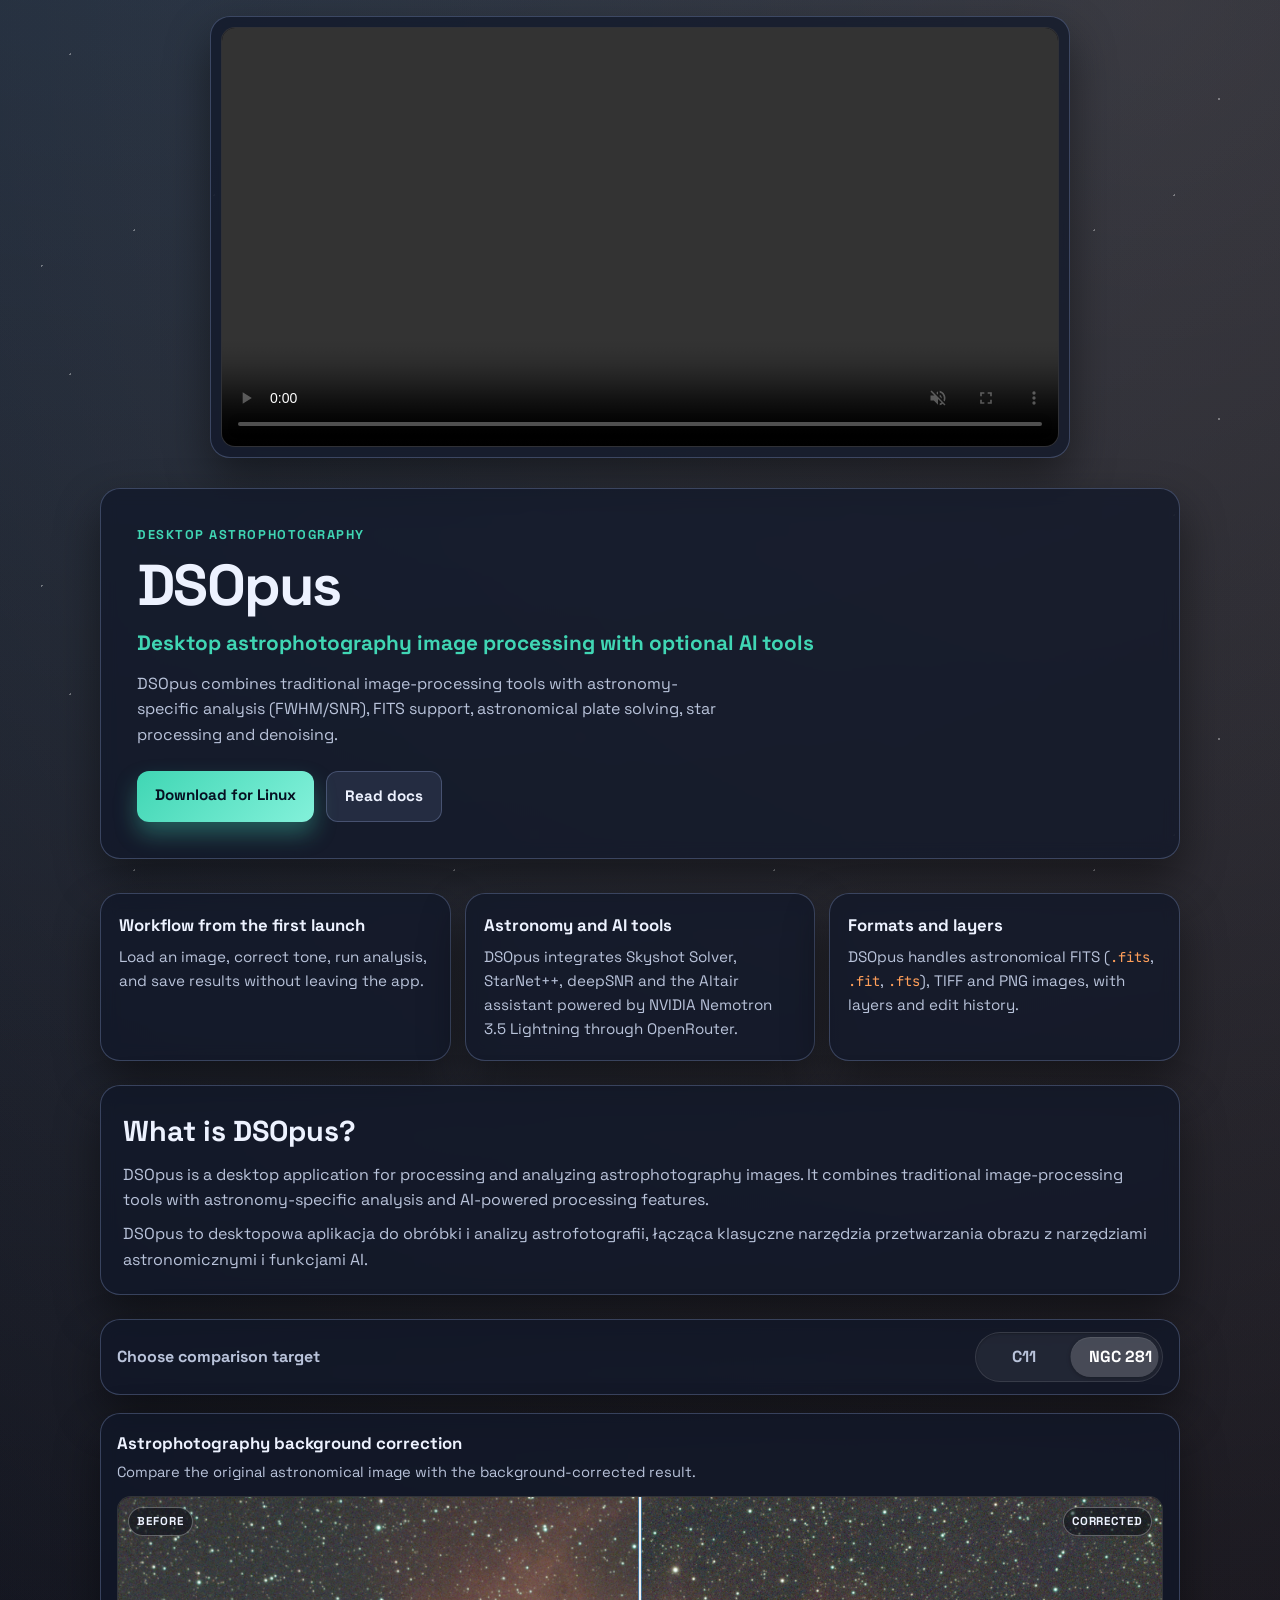
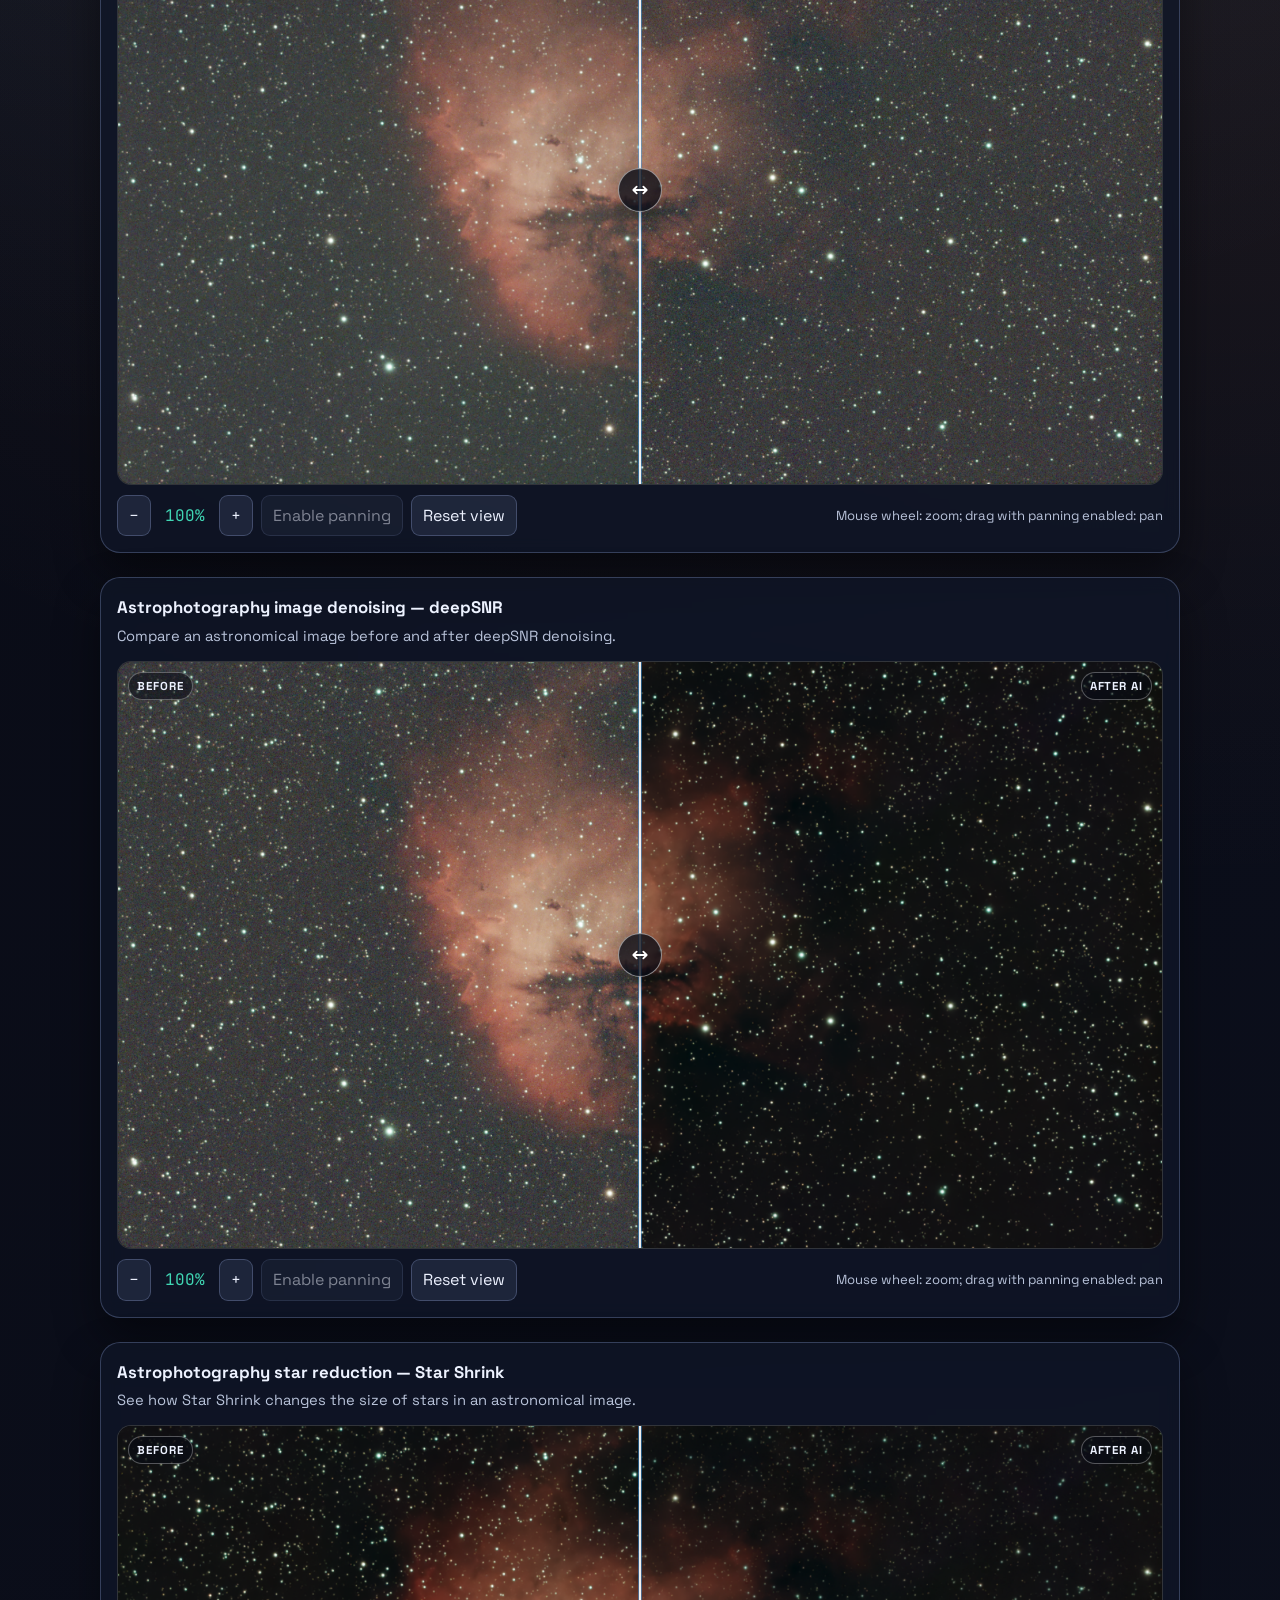
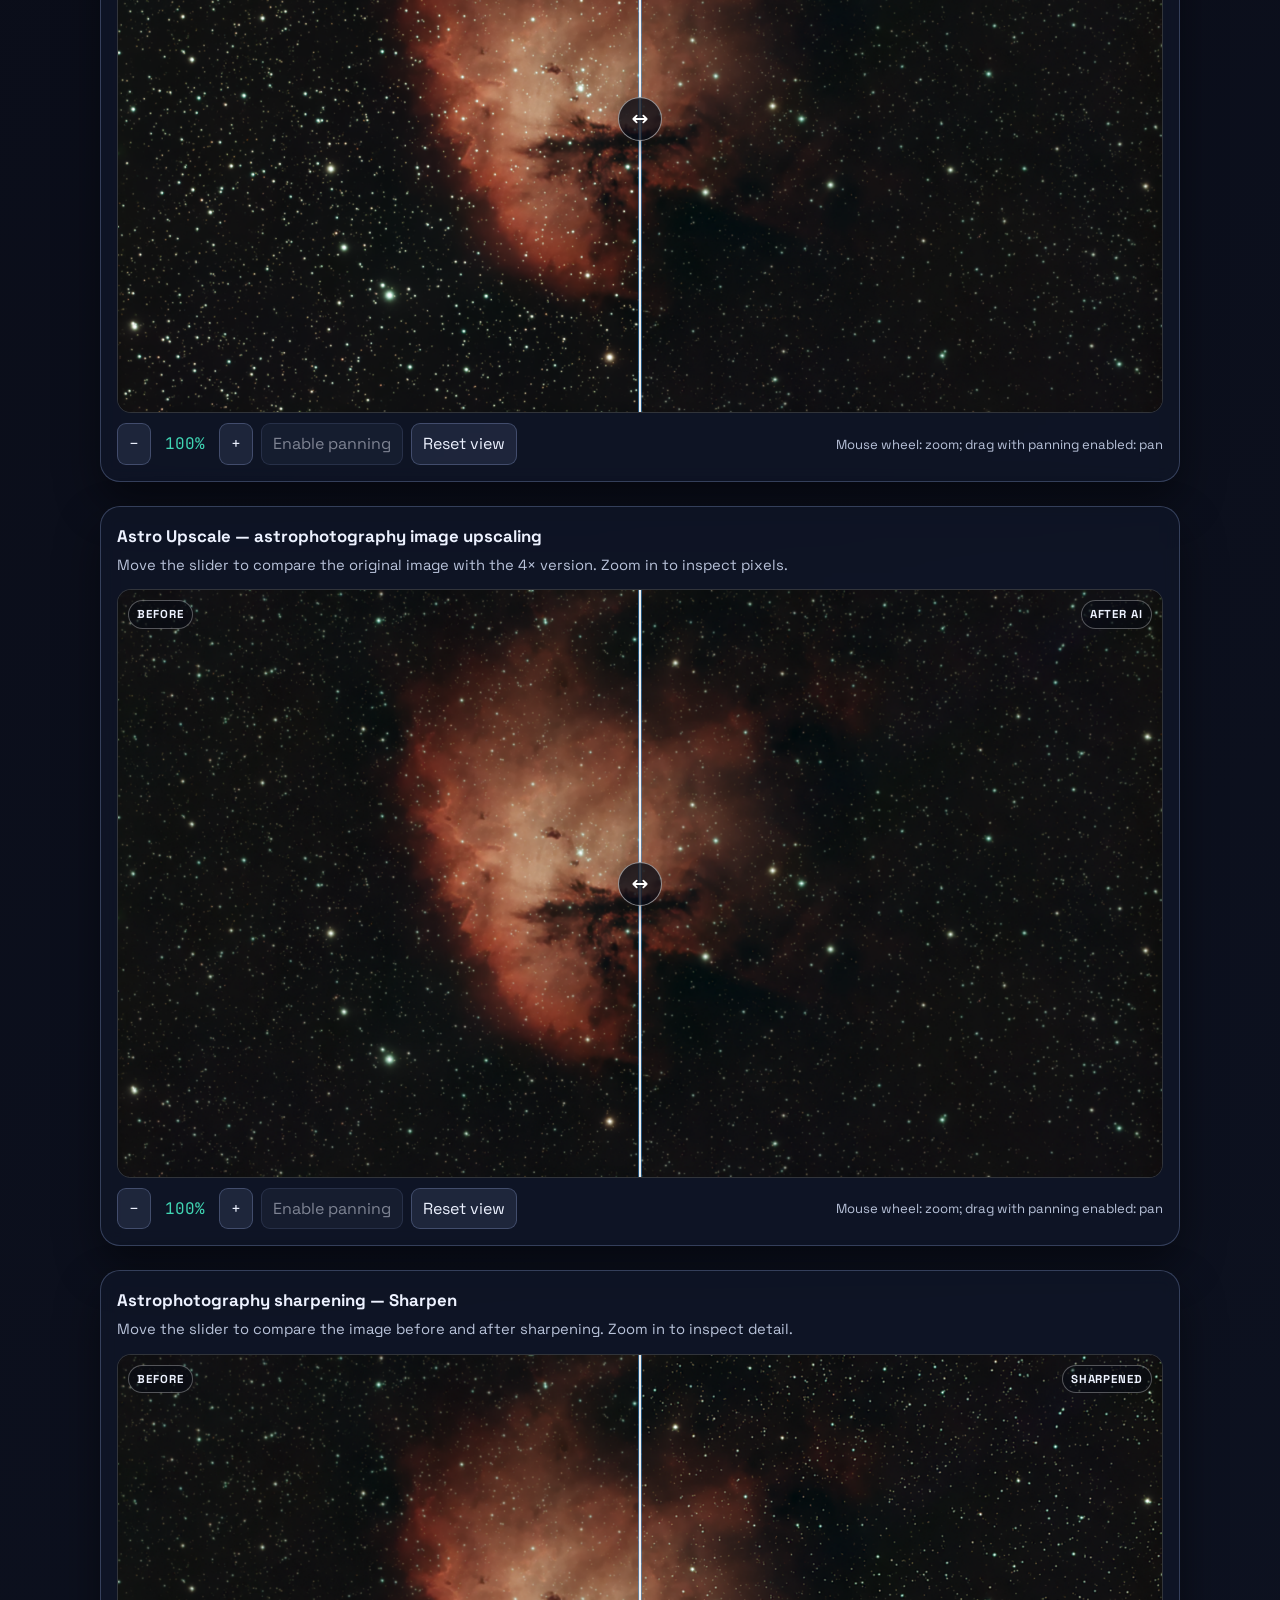
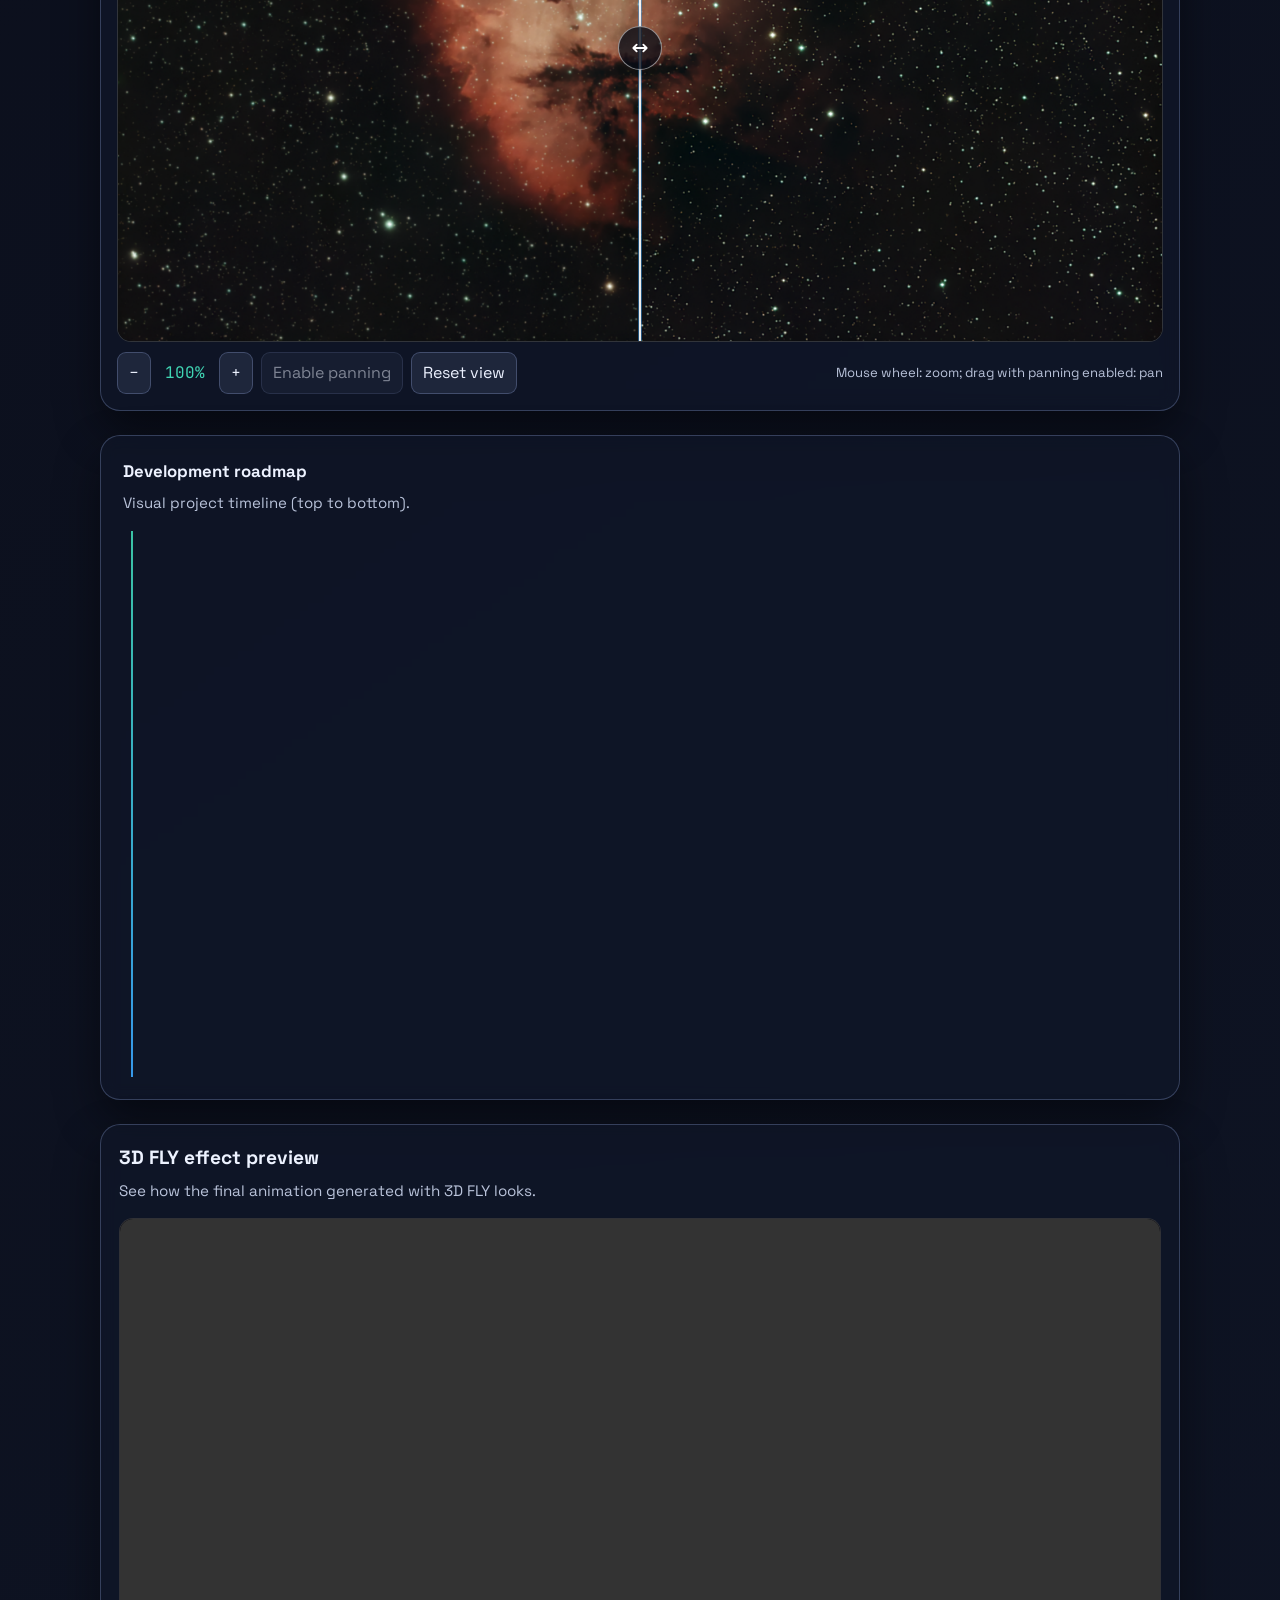
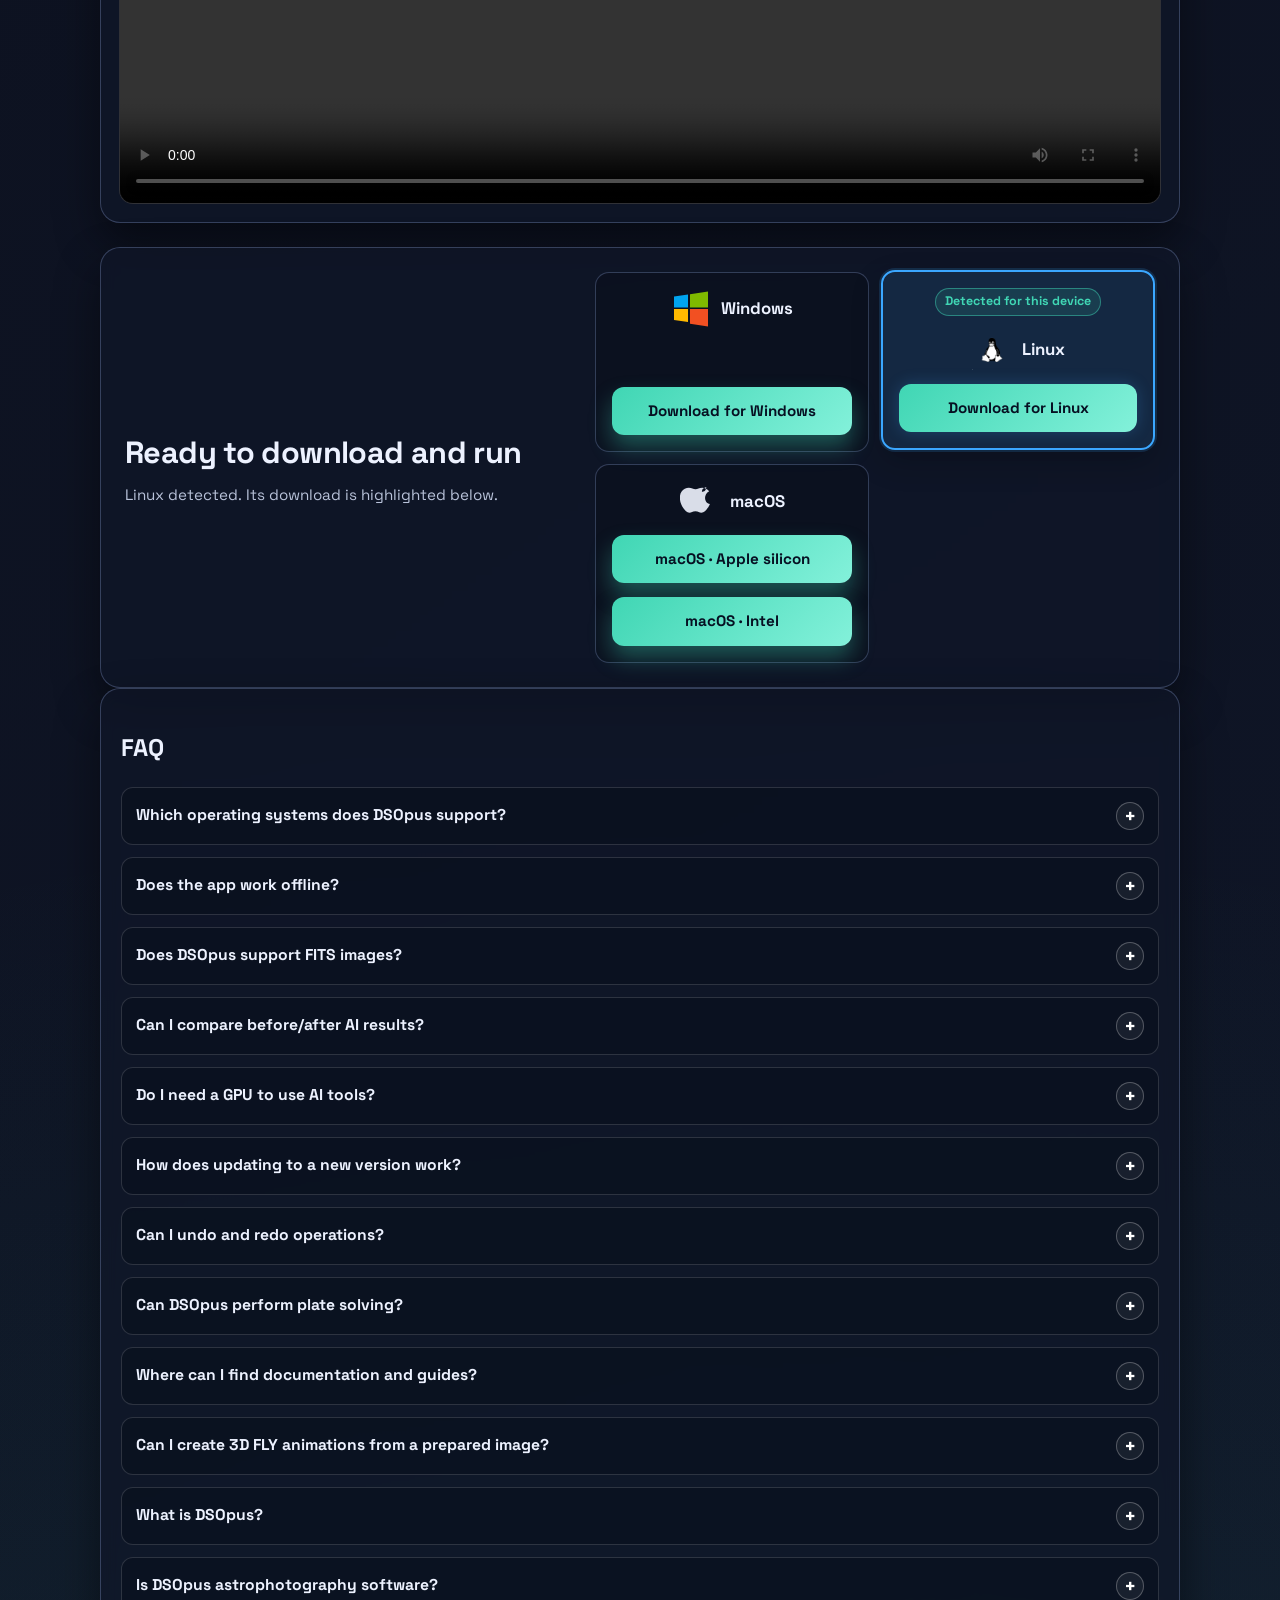
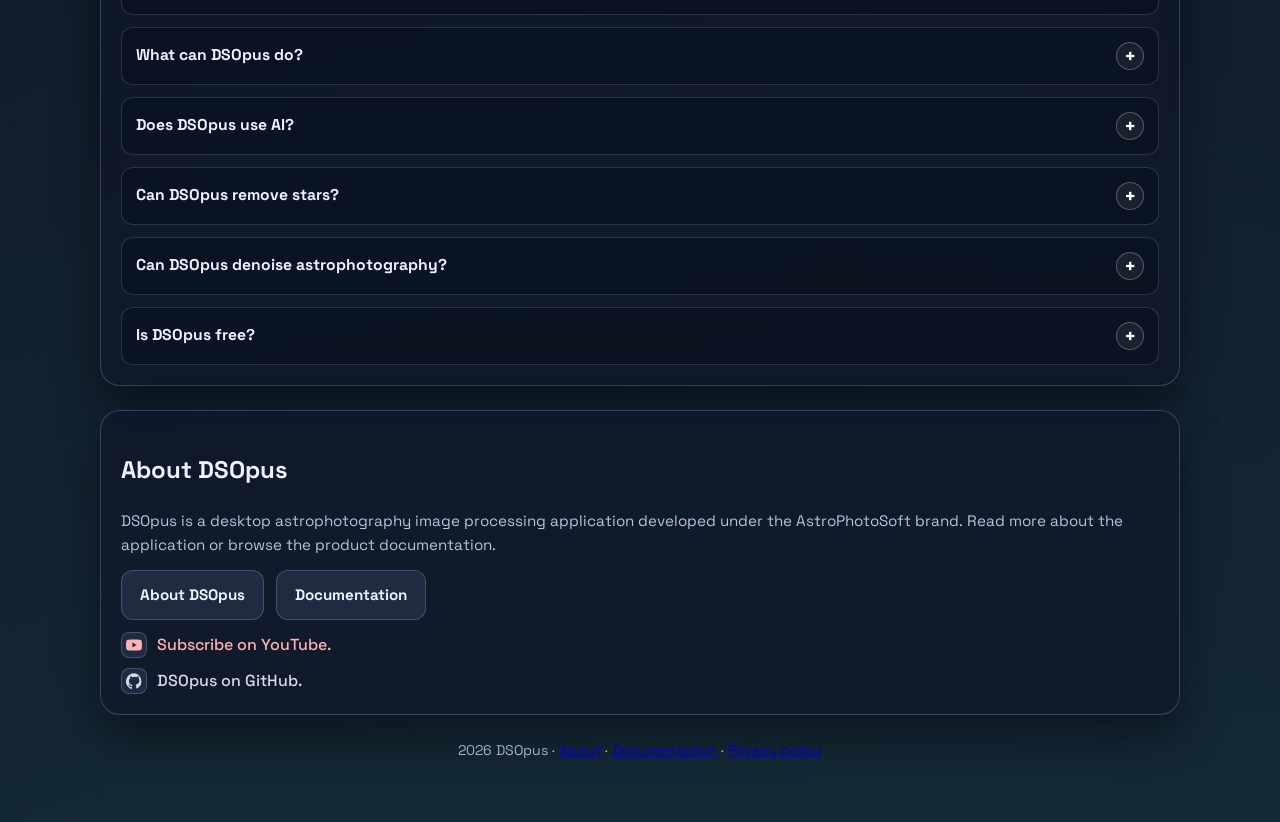
==== commit 5c4ea356: "Update application and website assets" ====
--- a/index.html
+++ b/index.html
@@ -8,13 +8,13 @@
   <meta name="robots" content="index, follow, max-image-preview:large">
   <meta name="googlebot" content="index, follow, max-image-preview:large">
   <meta name="google-site-verification" content="ygPPZqfcB69PuKjp-xOUVq67_4tc5MvRuavbLdX8n0k">
-  <link rel="canonical" href="https://proksima-centauri.github.io/Astro-Ai-Processor/">
+  <link rel="canonical" href="https://proksima-centauri.github.io/DSOpus/">
   <link rel="manifest" href="site.webmanifest">
   <meta property="og:type" content="website">
   <meta property="og:title" content="DSOpus — Astrophotography Image Processing Software">
   <meta property="og:site_name" content="DSOpus">
   <meta property="og:description" content="DSOpus is a desktop application for astrophotography image processing, with FITS support, plate solving, star tools, denoising and image analysis.">
-  <meta property="og:url" content="https://proksima-centauri.github.io/Astro-Ai-Processor/">
+  <meta property="og:url" content="https://proksima-centauri.github.io/DSOpus/">
   <meta name="twitter:card" content="summary">
   <meta name="twitter:title" content="DSOpus — Astrophotography Image Processing Software">
   <meta name="twitter:description" content="DSOpus is a desktop application for astrophotography image processing, with FITS support, plate solving, star tools, denoising and image analysis.">
@@ -27,13 +27,13 @@
         {
           "@type": "WebSite",
           "name": "DSOpus",
-          "url": "https://proksima-centauri.github.io/Astro-Ai-Processor/"
+          "url": "https://proksima-centauri.github.io/DSOpus/"
         },
         {
           "@type": "WebPage",
           "name": "DSOpus — Astrophotography Image Processing Software",
-          "url": "https://proksima-centauri.github.io/Astro-Ai-Processor/",
-          "isPartOf": { "@type": "WebSite", "name": "DSOpus", "url": "https://proksima-centauri.github.io/Astro-Ai-Processor/" },
+          "url": "https://proksima-centauri.github.io/DSOpus/",
+          "isPartOf": { "@type": "WebSite", "name": "DSOpus", "url": "https://proksima-centauri.github.io/DSOpus/" },
           "about": { "@type": "SoftwareApplication", "name": "DSOpus" }
         },
         {
@@ -44,7 +44,7 @@
           "operatingSystem": "Linux, Windows",
           "softwareVersion": "1.0.3",
           "author": { "@type": "Person", "name": "Józef Grabowski" },
-          "url": "https://proksima-centauri.github.io/Astro-Ai-Processor/",
+          "url": "https://proksima-centauri.github.io/DSOpus/",
           "downloadUrl": [
             "https://drive.google.com/drive/u/0/folders/1oEki081bdyn-EJmghjcV88YkoKuIMVhO",
             "https://drive.google.com/file/d/1jkeIRXX0zQcV-pzkkf2NF7PR631Mtt-L/view?usp=sharing"
@@ -1444,7 +1444,7 @@
             </svg>
             <span id="txtDownloadWindows">Windows</span>
           </div>
-          <a class="btn" id="btnDownloadWindows" href="https://github.com/Proksima-Centauri/Astro-Ai-Processor/releases/download/v1.0.1-beta.2/Astro-AI-Processor-windows.zip">Pobierz dla Windows</a>
+          <a class="btn" id="btnDownloadWindows" href="https://github.com/Proksima-Centauri/DSOpus/releases/download/v1.0.1-beta.2/Astro-AI-Processor-windows.zip">Pobierz dla Windows</a>
         </article>
         <article class="download-option" id="downloadOptionLinux">
           <span class="download-recommended" id="downloadBadgeLinux" role="status" hidden></span>
@@ -1452,7 +1452,7 @@
             <img src="assets/website/download/linux.png" alt="" aria-hidden="true">
             <span id="txtDownloadLinux">Linux</span>
           </div>
-          <a class="btn" id="btnDownloadLinux" href="https://github.com/Proksima-Centauri/Astro-Ai-Processor/releases/download/v1.0.1-beta.2/Astro-AI-Processor-linux.tar.gz">Pobierz dla Linux</a>
+          <a class="btn" id="btnDownloadLinux" href="https://github.com/Proksima-Centauri/DSOpus/releases/download/v1.0.1-beta.2/Astro-AI-Processor-linux.tar.gz">Pobierz dla Linux</a>
         </article>
         <article class="download-option" id="downloadOptionMac">
           <div class="download-platform">
@@ -1461,8 +1461,8 @@
             </svg>
             <span id="txtDownloadMac">macOS</span>
           </div>
-          <a class="btn" id="btnDownloadMacApple" href="https://github.com/Proksima-Centauri/Astro-Ai-Processor/releases/download/v1.0.1-beta.2/Astro-AI-Processor-macos-arm64.zip">macOS · Apple silicon</a>
-          <a class="btn" id="btnDownloadMacIntel" href="https://github.com/Proksima-Centauri/Astro-Ai-Processor/releases/download/v1.0.1-beta.2/Astro-AI-Processor-macos-intel.zip">macOS · Intel</a>
+          <a class="btn" id="btnDownloadMacApple" href="https://github.com/Proksima-Centauri/DSOpus/releases/download/v1.0.1-beta.2/Astro-AI-Processor-macos-arm64.zip">macOS · Apple silicon</a>
+          <a class="btn" id="btnDownloadMacIntel" href="https://github.com/Proksima-Centauri/DSOpus/releases/download/v1.0.1-beta.2/Astro-AI-Processor-macos-intel.zip">macOS · Intel</a>
         </article>
       </div>
     </section>
@@ -1639,7 +1639,7 @@
           </span>
           <span id="txtAboutYoutubeLabel">Subscribe on YouTube.</span>
         </a>
-        <a class="social-link github" href="https://github.com/Proksima-Centauri/Astro-Ai-Processor" target="_blank" rel="noopener noreferrer">
+        <a class="social-link github" href="https://github.com/Proksima-Centauri/DSOpus" target="_blank" rel="noopener noreferrer">
           <span class="social-icon" aria-hidden="true">
             <svg viewBox="0 0 24 24" aria-hidden="true"><path d="M12 .5a12 12 0 0 0-3.8 23.4c.6.1.8-.2.8-.6v-2.2c-3.3.7-4-1.4-4-1.4-.6-1.3-1.3-1.7-1.3-1.7-1.1-.7.1-.7.1-.7 1.2.1 1.9 1.2 1.9 1.2 1.1 1.8 2.8 1.3 3.5 1 .1-.8.4-1.3.8-1.6-2.7-.3-5.6-1.3-5.6-6A4.7 4.7 0 0 1 6.4 8c-.1-.3-.6-1.5.1-3 0 0 1-.3 3.2 1.2a11.2 11.2 0 0 1 5.8 0c2.2-1.5 3.2-1.2 3.2-1.2.7 1.5.2 2.7.1 3A4.7 4.7 0 0 1 20 11.4c0 4.7-2.9 5.7-5.6 6 .4.4.9 1.1.9 2.1v3.2c0 .4.2.7.8.6A12 12 0 0 0 12 .5z"/></svg>
           </span>
